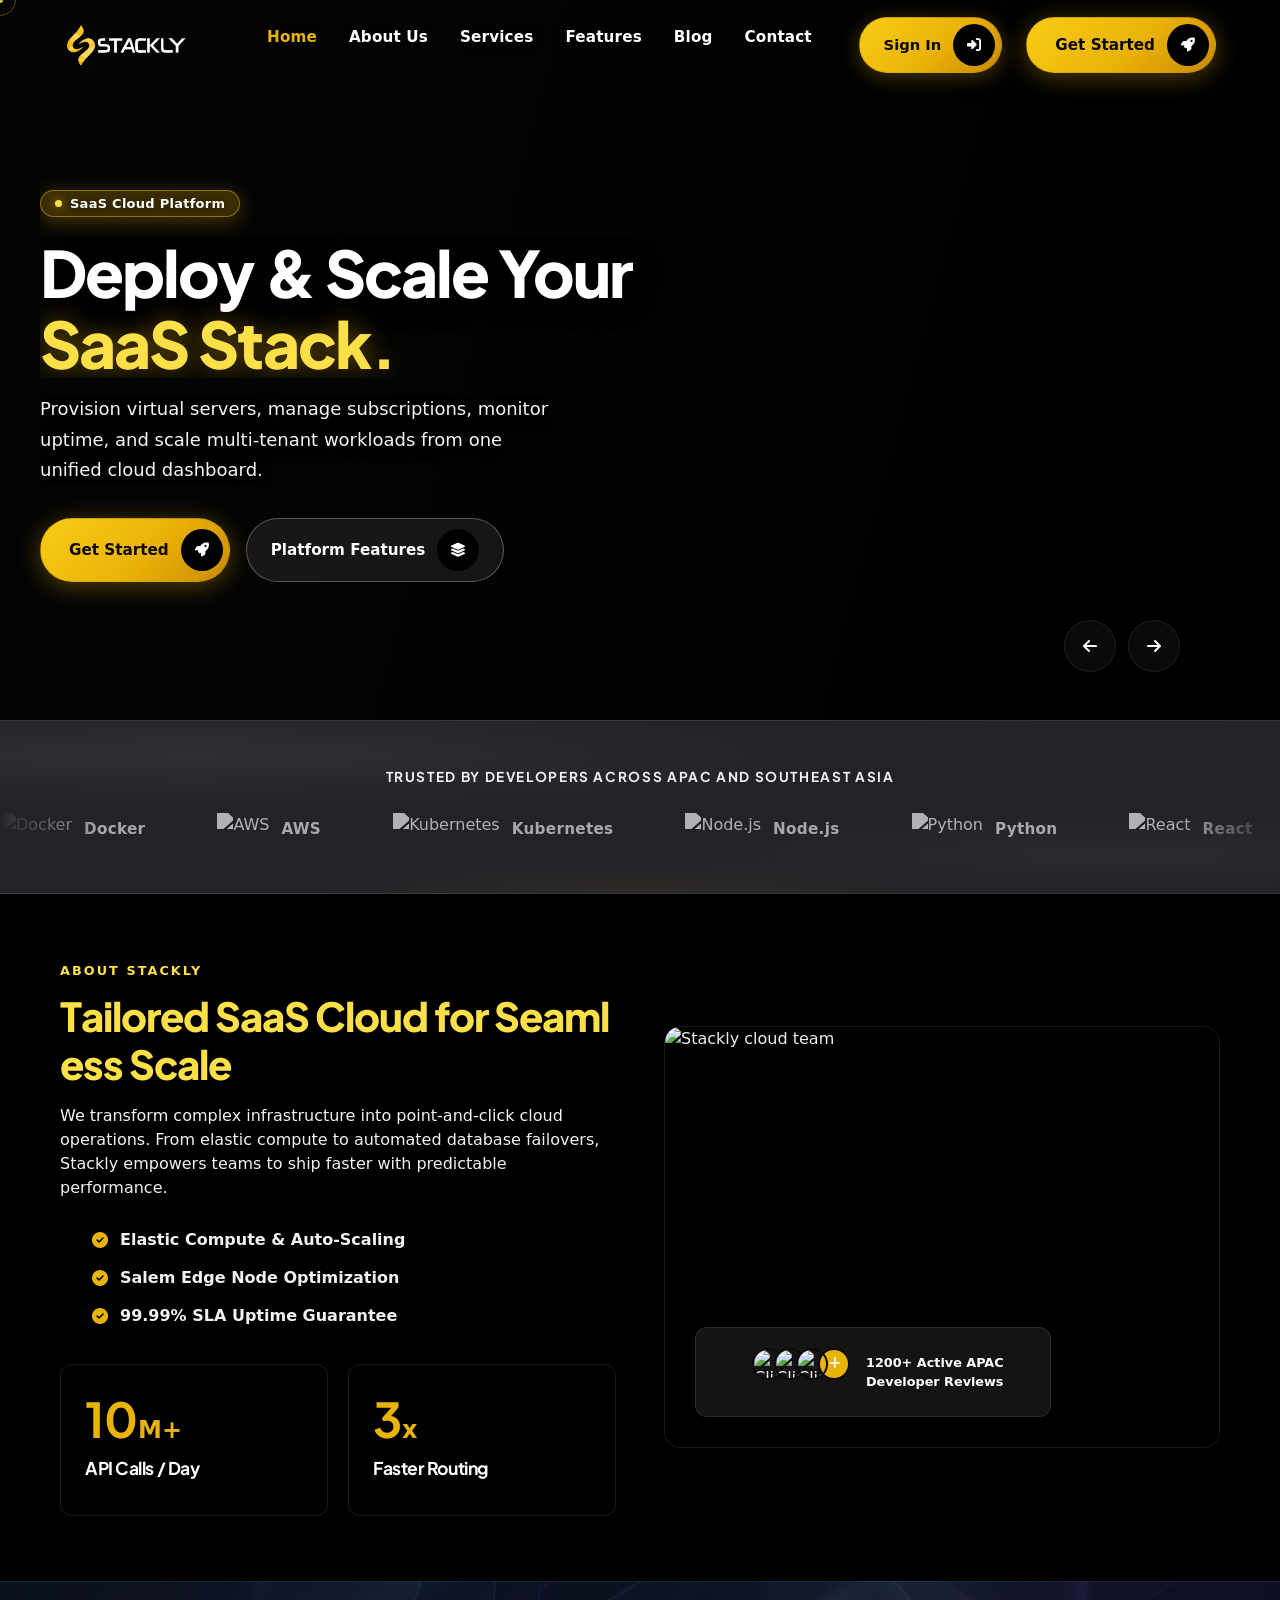
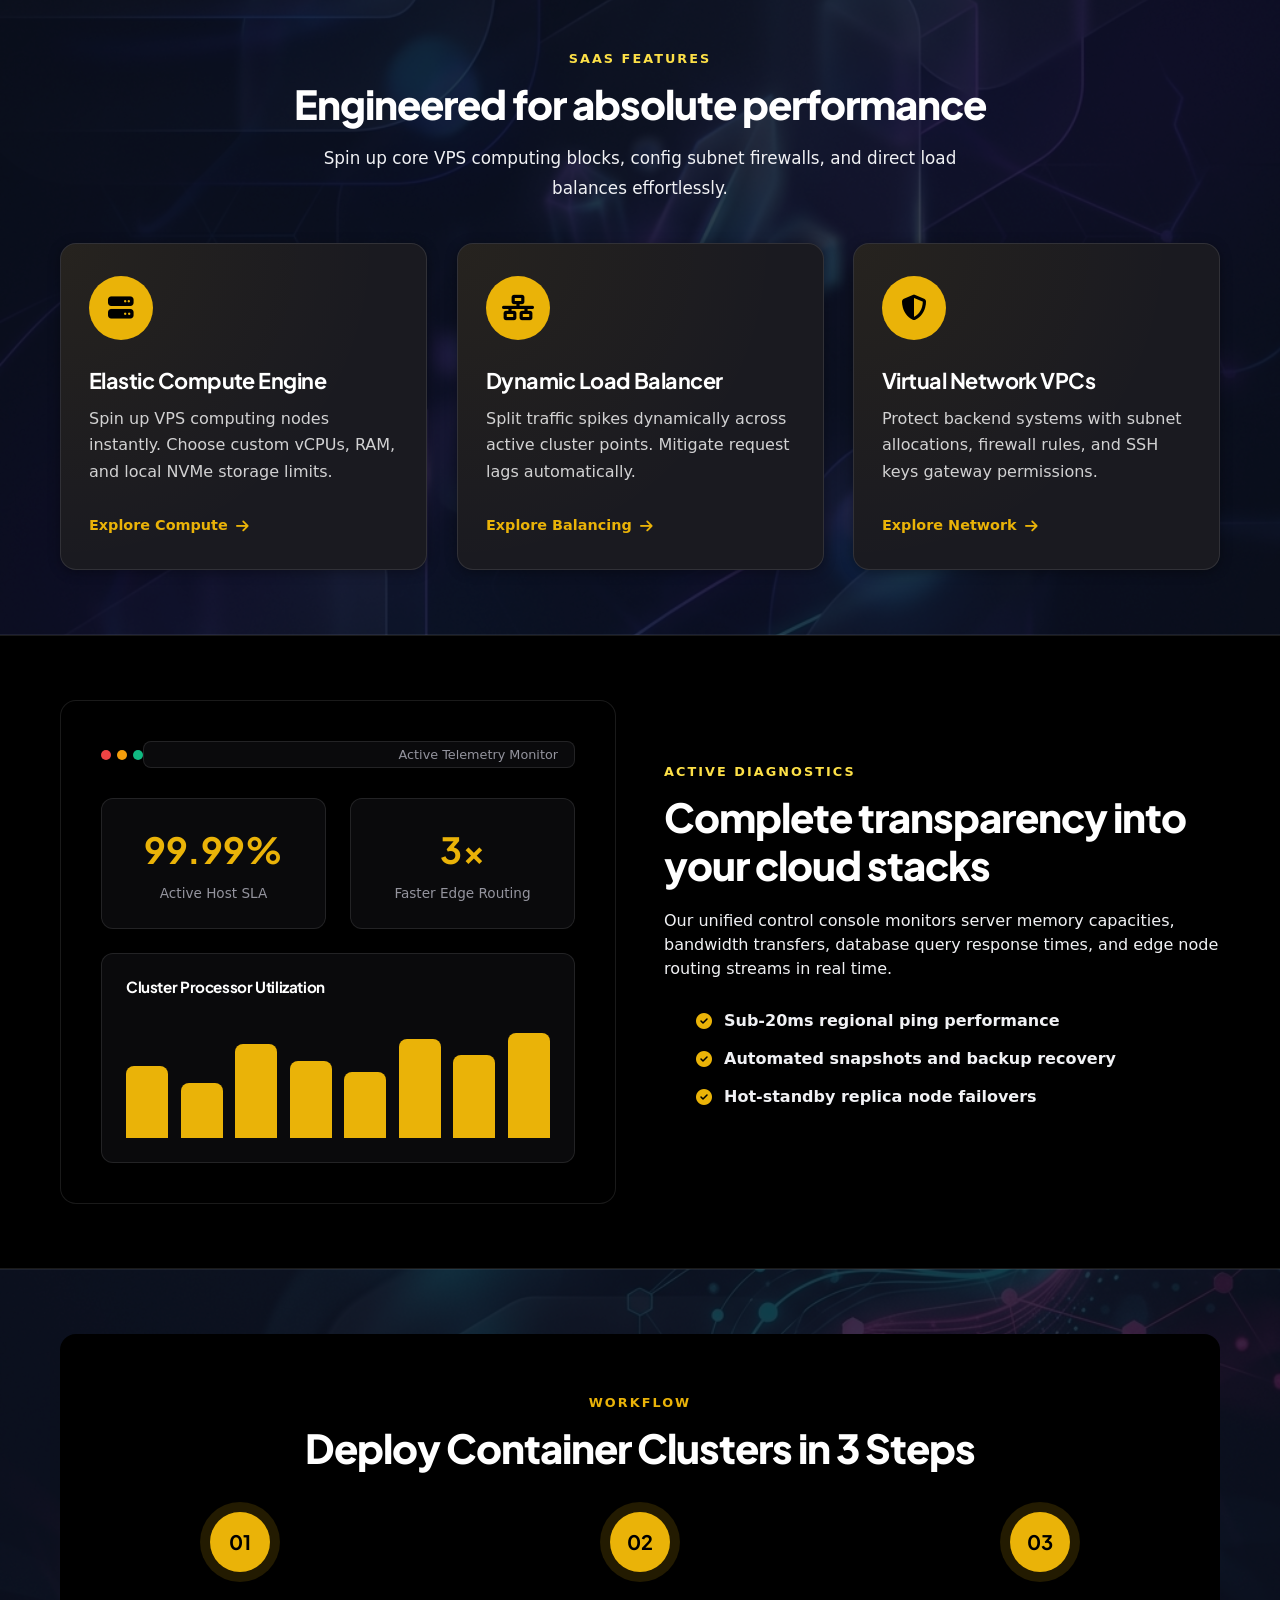
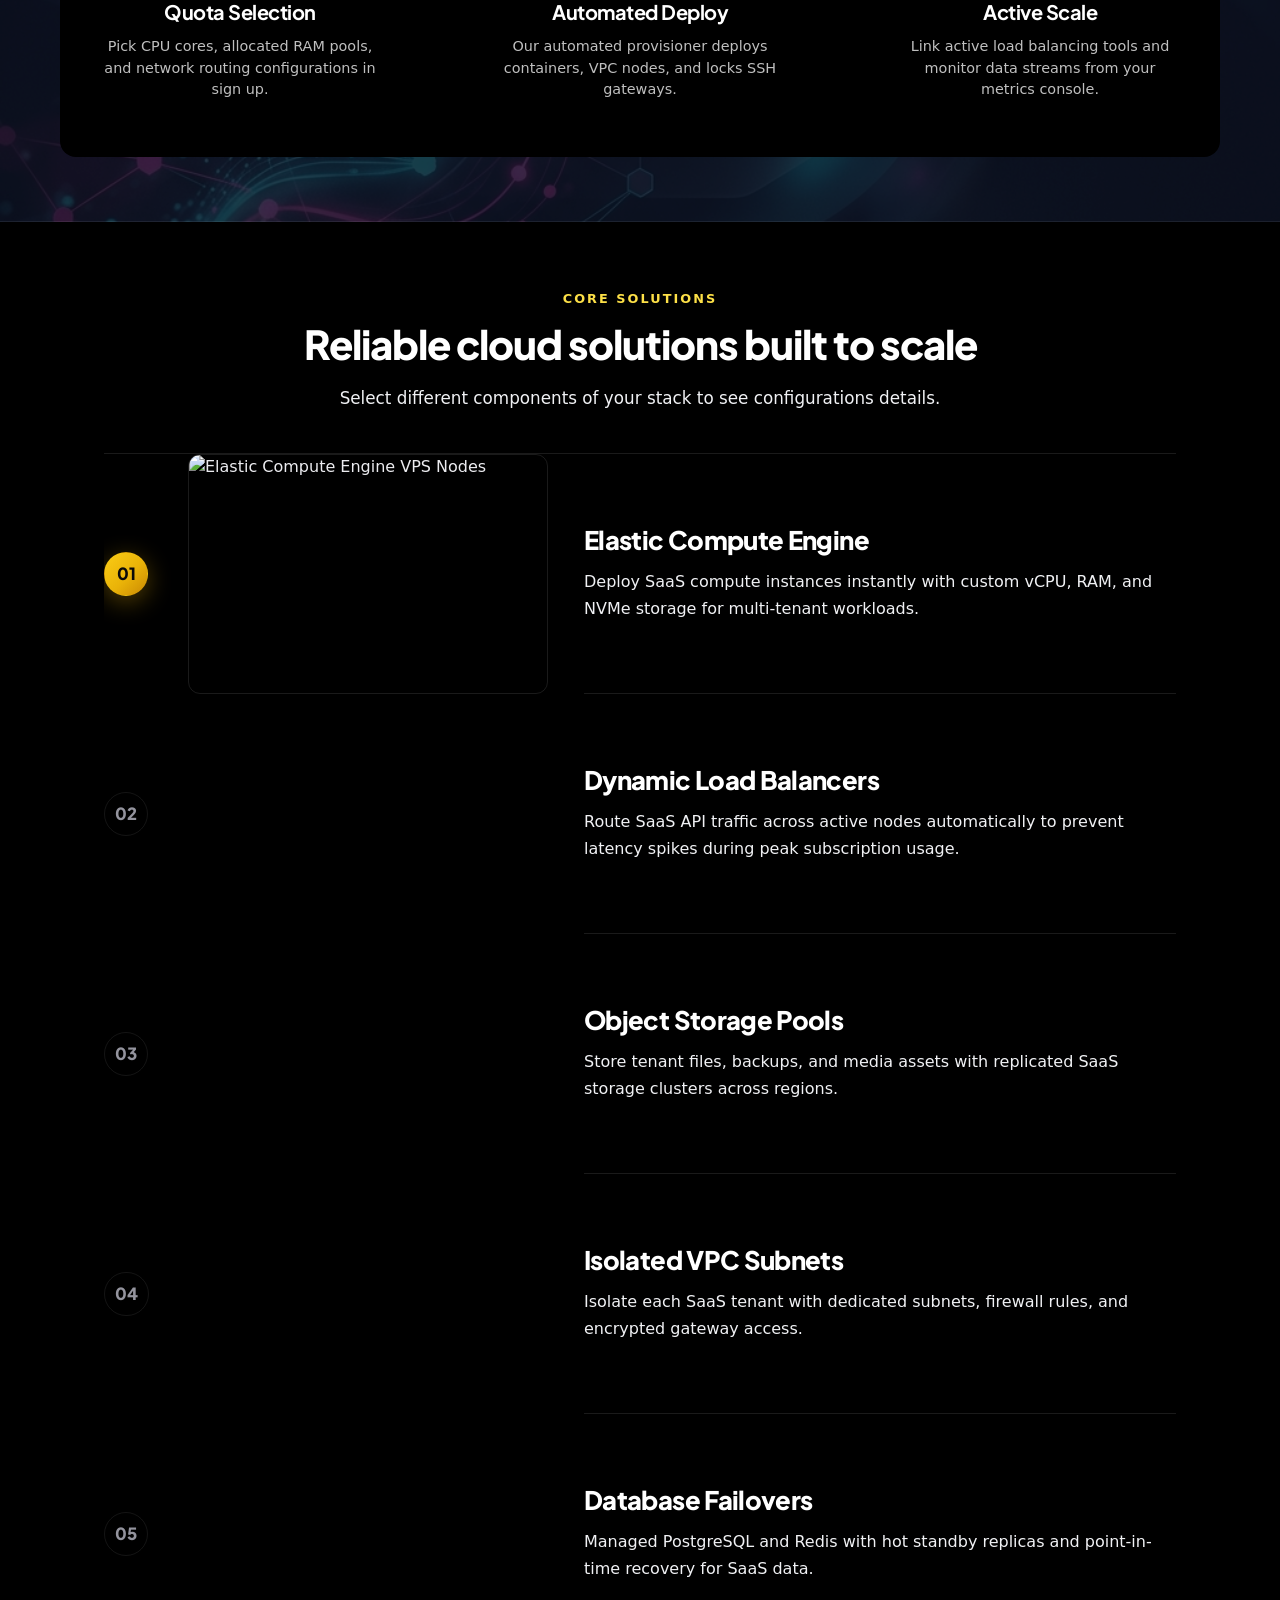
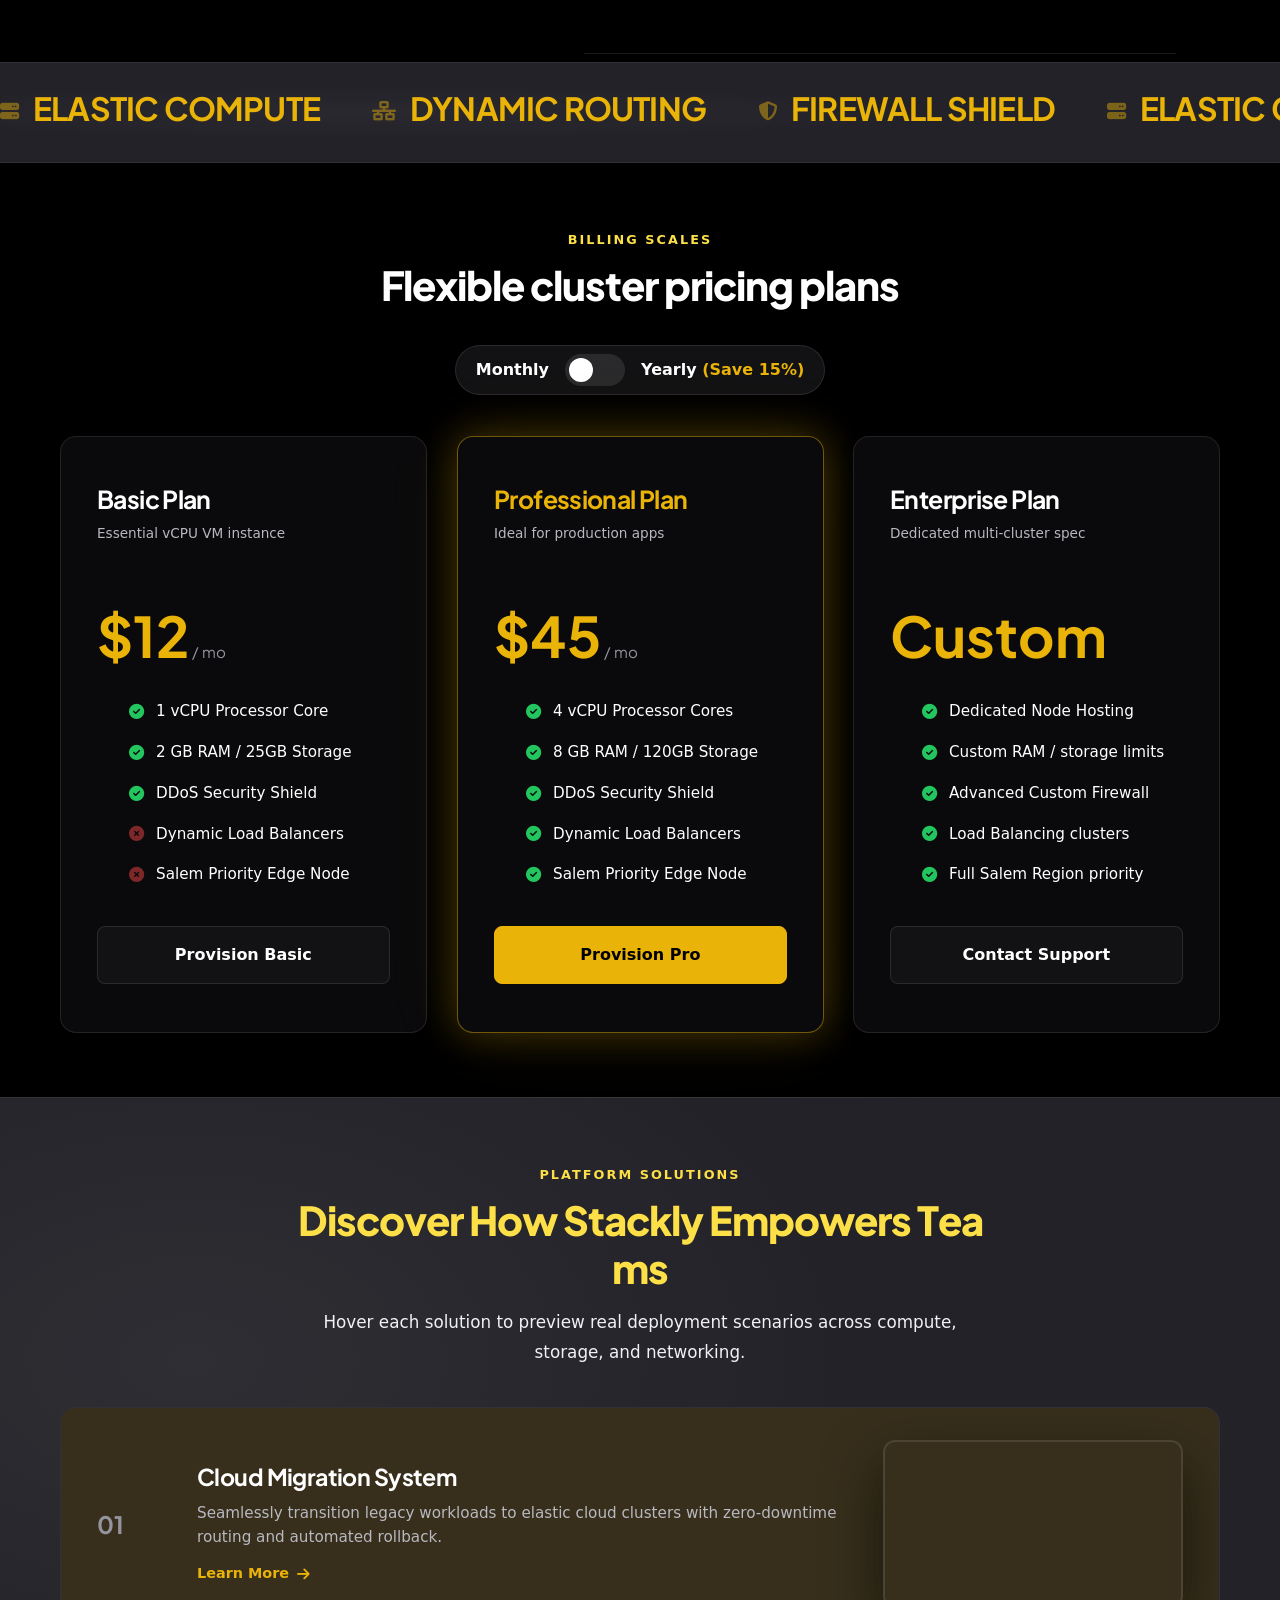
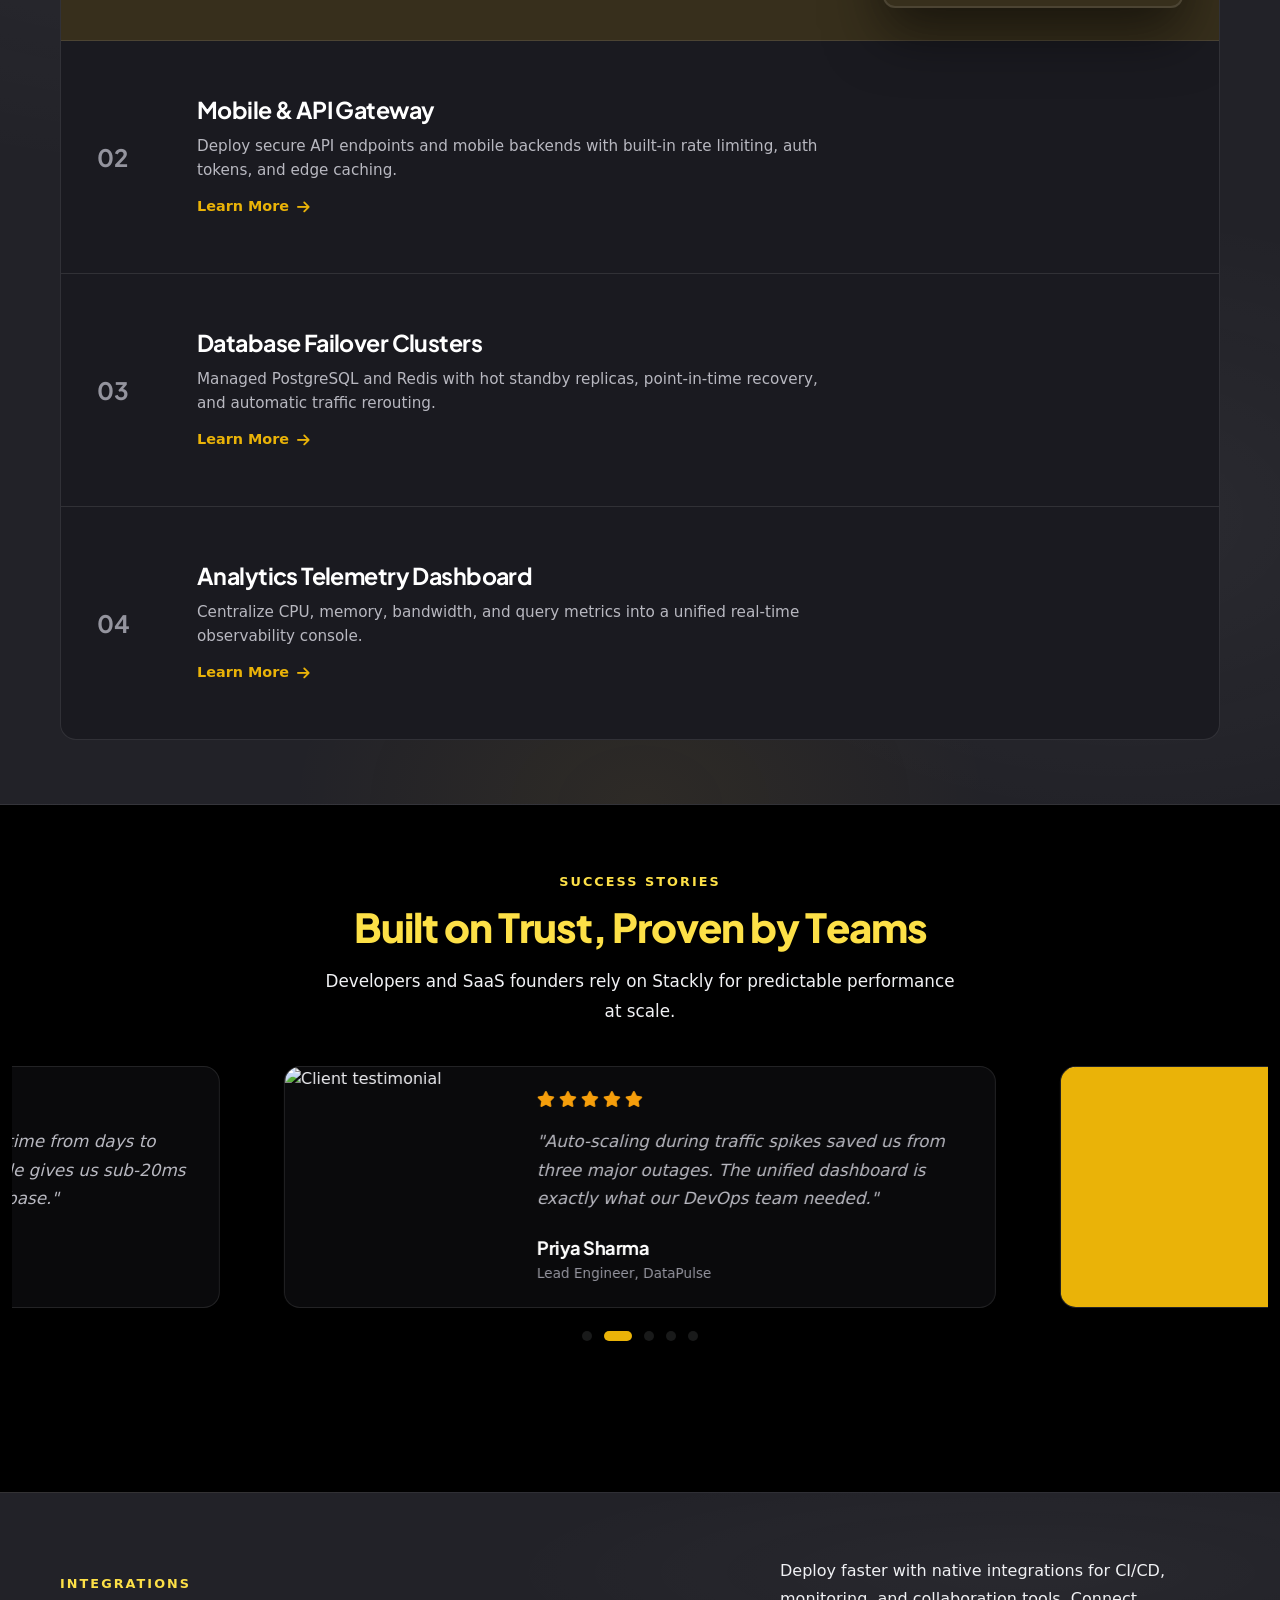
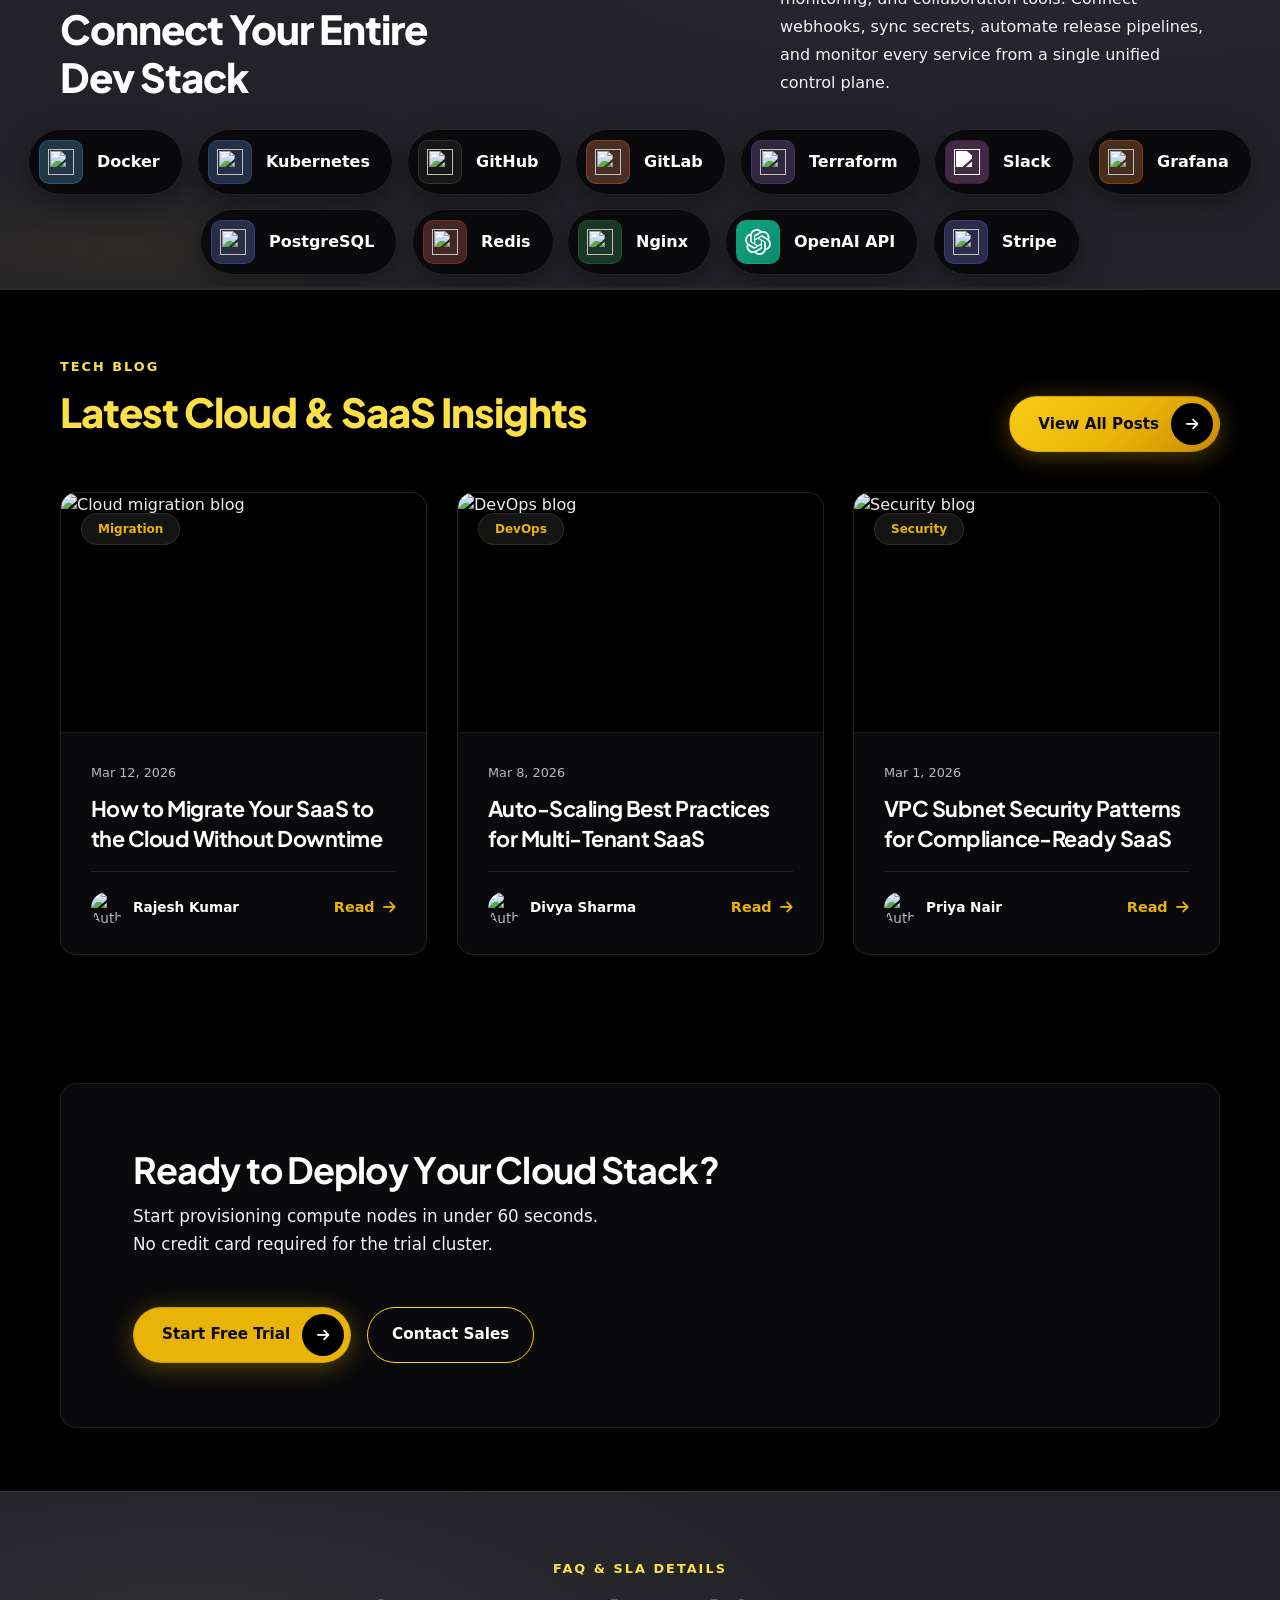
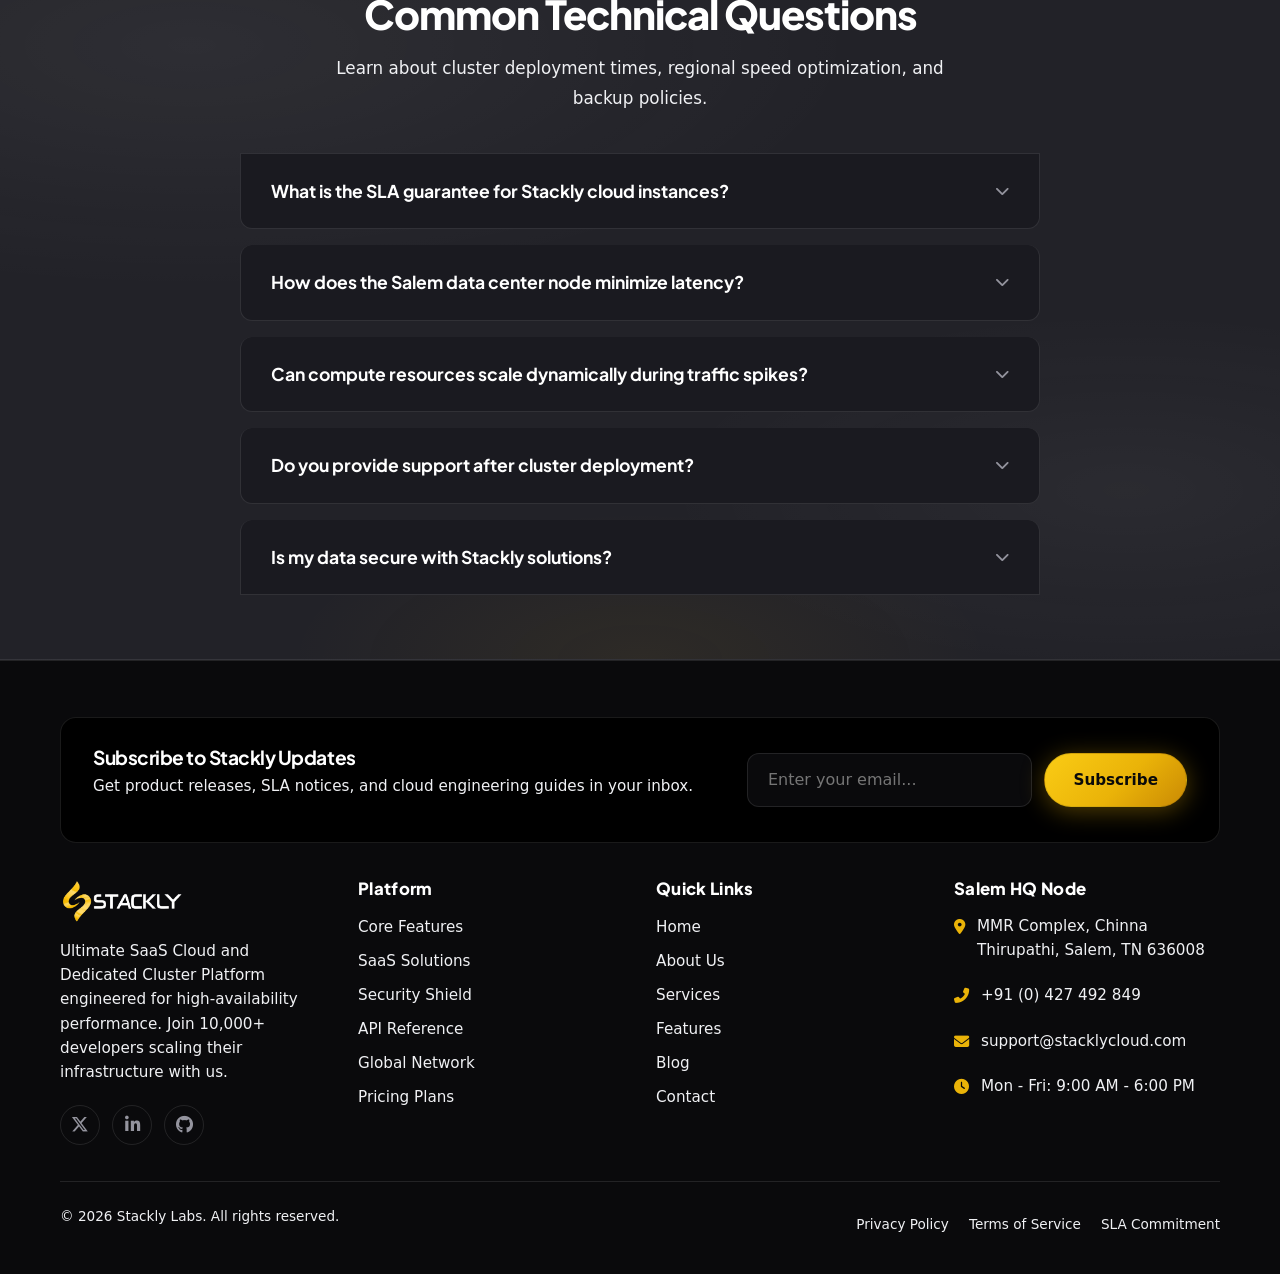
==== index.html @ 976e4bf1 "Add files via upload" ====
<!DOCTYPE html>
<html lang="en">
  <head>
    <meta charset="utf-8" />
    <meta http-equiv="x-ua-compatible" content="ie=edge" />
    <meta name="viewport" content="width=device-width, initial-scale=1" />
    <meta name="description" content="Stackly - Premium SaaS Cloud Platform and Virtual Server Orchestration" />

    <!-- Site Title -->
    <title>Stackly - Premium SaaS Cloud Platform</title>

    <!-- Favicon -->
    <link rel="icon" type="image/webp" href="assets/top-logo.webp" />

    <!-- CSS here -->
    <link rel="stylesheet" href="https://cdn.jsdelivr.net/npm/bootstrap@5.3.2/dist/css/bootstrap.min.css" />
    <link rel="stylesheet" href="https://cdnjs.cloudflare.com/ajax/libs/font-awesome/6.5.1/css/all.min.css" />
    <link rel="stylesheet" href="https://cdn.jsdelivr.net/npm/swiper@11/swiper-bundle.min.css" />
    <link rel="stylesheet" href="css/style.css" />
  </head>

  <body>
    <!-- Custom Cursor Markup -->
    <div class="custom-cursor-dot"></div>
    <div class="custom-cursor-ring"></div>

    <!-- Preloader Start -->
    <div class="preloader" id="preloader" aria-hidden="true">
      <div class="preloader-inner">
        <div class="preloader-rings">
          <span class="preloader-ring preloader-ring-1"></span>
          <span class="preloader-ring preloader-ring-2"></span>
          <span class="preloader-ring preloader-ring-3"></span>
          <div class="preloader-logo-wrap">
            <img src="assets/logo.webp" alt="Stackly" class="preloader-logo" />
          </div>
        </div>
        <div class="preloader-progress" role="progressbar" aria-valuemin="0" aria-valuemax="100" aria-valuenow="0">
          <span class="preloader-progress-bar"></span>
        </div>
        <div class="preloader-dots" aria-hidden="true">
          <span></span><span></span><span></span>
        </div>
      </div>
    </div>
    <!-- Preloader end -->

    <!-- Back to top start -->
    <div class="back-to-top-wrapper">
      <button id="back_to_top" type="button" class="back-to-top-btn" aria-label="Back to top">
        <svg class="back-to-top-progress" viewBox="0 0 56 56" aria-hidden="true">
          <circle class="back-to-top-track" cx="28" cy="28" r="24"></circle>
          <circle class="back-to-top-bar" cx="28" cy="28" r="24"></circle>
        </svg>
        <span class="back_to_top_icon"><i class="fas fa-arrow-up"></i></span>
      </button>
    </div>
    <!-- Back to top end -->

    <!-- start: Search Popup -->
    <div class="search_popup">
      <div class="search_close">
        <button type="button" class="search_close_btn">
          <i class="fas fa-times"></i>
        </button>
      </div>
      <div class="container">
        <div class="row">
          <div class="col-12">
            <div class="search-box">
              <input class="search-input-field" type="search" placeholder="Search projects, nodes, or database logs..." required />
              <button type="submit">
                <i class="fas fa-search"></i>
              </button>
            </div>
          </div>
        </div>
      </div>
    </div>
    <!-- end: Search Popup -->

    <!-- start: Offcanvas Menu -->
    <div class="tj-offcanvas-area">
      <div class="offcanvas-header">
        <a href="index.html" class="logo-container">
          <img src="assets/logo.webp" alt="Stackly Logo" class="logo-img" />
        </a>
        <button type="button" class="hamburger_close_btn" aria-label="Close menu">
          <i class="fas fa-times"></i>
        </button>
      </div>
      <nav class="offcanvas-nav">
        <ul>
          <li><a href="index.html">Home</a></li>
          <li><a href="about.html">About Us</a></li>
          <li><a href="service.html">Services</a></li>
          <li><a href="features.html">Features</a></li>
          <li><a href="blog.html">Blog</a></li>
          <li><a href="contact.html">Contact</a></li>
        </ul>
      </nav>
      <div class="offcanvas-actions">
        <a class="offcanvas-signin-btn" href="signin.html"><span class="btn-text">Sign In</span><span class="btn-icon"><i class="fas fa-right-to-bracket"></i></span></a>
        <a class="tj-primary-btn offcanvas-cta-btn" href="getstarted.html">
          <span class="btn-text">Get Started</span>
          <span class="btn-icon"><i class="fas fa-rocket"></i></span>
        </a>
      </div>
    </div>
    <div class="hamburger_bg"></div>
    <!-- end: Offcanvas Menu -->

    <!-- start: Header Area -->
    <header class="header-area header-hero">
      <div class="header-wrapper">
        <!-- Site logo -->
        <div class="site_logo">
          <a class="logo-container" href="index.html">
            <img src="assets/logo.webp" alt="Stackly Logo" class="logo-img" />
          </a>
        </div>

        <!-- Navigation -->
        <div class="menu-area d-none d-lg-inline-flex align-items-center">
          <nav id="mobile-menu" class="mainmenu">
            <ul>
              <li><a href="index.html" class="active">Home</a></li>
              <li><a href="about.html">About Us</a></li>
              <li><a href="service.html">Services</a></li>
              <li><a href="features.html">Features</a></li>
              <li><a href="blog.html">Blog</a></li>
              <li><a href="contact.html">Contact</a></li>

            </ul>
          </nav>
        </div>

        <!-- Header right info -->
        <div class="header-right-item d-none d-lg-inline-flex">
          <a class="header-signin-link" href="signin.html"><span class="btn-text">Sign In</span><span class="btn-icon"><i class="fas fa-right-to-bracket"></i></span></a>
          <div class="header-button">
            <a class="tj-primary-btn" href="getstarted.html">
              <span class="btn-text">Get Started</span>
              <span class="btn-icon"><i class="fas fa-rocket"></i></span>
            </a>
          </div>
        </div>

        <!-- Mobile menu bar button -->
        <button type="button" class="menu_btn mobile_menu_bar d-lg-none" aria-label="Open menu">
          <span class="menu-icon-open"><span class="cubes"><span></span><span></span><span></span><span></span></span></span>
          <span class="menu-icon-close"><i class="fas fa-times"></i></span>
        </button>
      </div>
    </header>
    <!-- end: Header Area -->

    <!-- start: Header Area (Sticky duplicate) -->
    <header class="header-area header-duplicate header-sticky">
      <div class="header-wrapper">
        <!-- Site logo -->
        <div class="site_logo">
          <a class="logo-container" href="index.html">
            <img src="assets/logo.webp" alt="Stackly Logo" class="logo-img" />
          </a>
        </div>

        <!-- Navigation -->
        <div class="menu-area d-none d-lg-inline-flex align-items-center">
          <nav class="mainmenu">
            <ul>
              <li><a href="index.html" class="active">Home</a></li>
              <li><a href="about.html">About Us</a></li>
              <li><a href="service.html">Services</a></li>
              <li><a href="features.html">Features</a></li>
              <li><a href="blog.html">Blog</a></li>
              <li><a href="contact.html">Contact</a></li>

            </ul>
          </nav>
        </div>

        <!-- Header right info -->
        <div class="header-right-item d-none d-lg-inline-flex">
          <a class="header-signin-link" href="signin.html"><span class="btn-text">Sign In</span><span class="btn-icon"><i class="fas fa-right-to-bracket"></i></span></a>
          <div class="header-button">
            <a class="tj-primary-btn" href="getstarted.html">
              <span class="btn-text">Get Started</span>
              <span class="btn-icon"><i class="fas fa-rocket"></i></span>
            </a>
          </div>
        </div>

        <!-- Mobile menu bar button -->
        <button type="button" class="menu_btn mobile_menu_bar d-lg-none" aria-label="Open menu">
          <span class="menu-icon-open"><span class="cubes"><span></span><span></span><span></span><span></span></span></span>
          <span class="menu-icon-close"><i class="fas fa-times"></i></span>
        </button>
      </div>
    </header>
    <!-- end: Header Area -->

    <!-- Main Content -->
    <main>
      <!-- start: Hero Slider -->
      <section class="hero-slider-section">
        <div class="swiper hero-bg-slider">
          <div class="swiper-wrapper">
            <div class="swiper-slide"
              data-hero-tag="SaaS Cloud Platform"
              data-hero-title="Deploy &amp; Scale Your <span>SaaS Stack.</span>"
              data-hero-desc="Provision virtual servers, manage subscriptions, monitor uptime, and scale multi-tenant workloads from one unified cloud dashboard.">
              <div class="hero-bg-image" style="background-image: url('https://images.unsplash.com/photo-1519389950473-47ba0277781c?auto=format&fit=crop&w=1920&q=80');"></div>
            </div>
            <div class="swiper-slide"
              data-hero-tag="Multi-Tenant SaaS"
              data-hero-title="Real-Time <span>Cloud Analytics.</span>"
              data-hero-desc="Track API usage, billing cycles, tenant metrics, and infrastructure health with live telemetry built for SaaS operators.">
              <div class="hero-bg-image" style="background-image: url('https://images.unsplash.com/photo-1460925895917-afdab827c52f?auto=format&fit=crop&w=1920&q=80');"></div>
            </div>
            <div class="swiper-slide"
              data-hero-tag="Secure SaaS Infrastructure"
              data-hero-title="Enterprise-Grade <span>Cloud Security.</span>"
              data-hero-desc="Isolated VPC tenants, encrypted storage, automated backups, and role-based access control for production SaaS applications.">
              <div class="hero-bg-image" style="background-image: url('https://images.unsplash.com/photo-1504384308090-c894fdcc538d?auto=format&fit=crop&w=1920&q=80');"></div>
            </div>
          </div>
        </div>
        <div class="hero-slide-overlay"></div>
        <div class="container hero-content-layer">
          <div class="hero-content-wrap">
            <div class="hero-content-text" id="heroDynamicContent">
              <div class="hero-tag"><span class="hero-tag-dot"></span><span id="heroTagText">SaaS Cloud Platform</span></div>
              <h1 class="hero-title" id="heroTitle">Deploy &amp; Scale Your <span>SaaS Stack.</span></h1>
              <p class="hero-description" id="heroDesc">Provision virtual servers, manage subscriptions, monitor uptime, and scale multi-tenant workloads from one unified cloud dashboard.</p>
            </div>
            <div class="hero-btns hero-btns-static">
              <a class="tj-primary-btn" href="getstarted.html"><span class="btn-text">Get Started</span><span class="btn-icon"><i class="fas fa-rocket"></i></span></a>
              <a class="filter-btn hero-secondary-btn" href="features.html"><span class="btn-text">Platform Features</span><span class="btn-icon"><i class="fas fa-layer-group"></i></span></a>
            </div>
            <div class="hero-slider-nav">
              <button type="button" class="hero-prev" aria-label="Previous slide"><i class="fas fa-arrow-left"></i></button>
              <button type="button" class="hero-next" aria-label="Next slide"><i class="fas fa-arrow-right"></i></button>
            </div>
          </div>
        </div>
        <div class="hero-slider-pagination"></div>
      </section>
      <!-- end: Hero Slider -->

      <!-- start: Client Brand Section ? infinite slide -->
      <section id="client" class="section-compact section-light section-bordered client-marquee-section">
        <div class="container">
          <h5 class="client-heading">Trusted by developers across APAC and Southeast Asia</h5>
        </div>
        <div class="client-marquee" aria-label="Technology partners">
          <div class="client-marquee-track">
            <div class="client-marquee-group">
              <div class="client-logo-item"><img src="https://cdn.jsdelivr.net/npm/simple-icons@v9/icons/docker.svg" alt="Docker" /><span>Docker</span></div>
              <div class="client-logo-item"><img src="https://cdn.jsdelivr.net/npm/simple-icons@v9/icons/amazonaws.svg" alt="AWS" /><span>AWS</span></div>
              <div class="client-logo-item"><img src="https://cdn.jsdelivr.net/npm/simple-icons@v9/icons/kubernetes.svg" alt="Kubernetes" /><span>Kubernetes</span></div>
              <div class="client-logo-item"><img src="https://cdn.jsdelivr.net/npm/simple-icons@v9/icons/nodedotjs.svg" alt="Node.js" /><span>Node.js</span></div>
              <div class="client-logo-item"><img src="https://cdn.jsdelivr.net/npm/simple-icons@v9/icons/python.svg" alt="Python" /><span>Python</span></div>
              <div class="client-logo-item"><img src="https://cdn.jsdelivr.net/npm/simple-icons@v9/icons/react.svg" alt="React" /><span>React</span></div>
            </div>
            <div class="client-marquee-group" aria-hidden="true">
              <div class="client-logo-item"><img src="https://cdn.jsdelivr.net/npm/simple-icons@v9/icons/docker.svg" alt="" /><span>Docker</span></div>
              <div class="client-logo-item"><img src="https://cdn.jsdelivr.net/npm/simple-icons@v9/icons/amazonaws.svg" alt="" /><span>AWS</span></div>
              <div class="client-logo-item"><img src="https://cdn.jsdelivr.net/npm/simple-icons@v9/icons/kubernetes.svg" alt="" /><span>Kubernetes</span></div>
              <div class="client-logo-item"><img src="https://cdn.jsdelivr.net/npm/simple-icons@v9/icons/nodedotjs.svg" alt="" /><span>Node.js</span></div>
              <div class="client-logo-item"><img src="https://cdn.jsdelivr.net/npm/simple-icons@v9/icons/python.svg" alt="" /><span>Python</span></div>
              <div class="client-logo-item"><img src="https://cdn.jsdelivr.net/npm/simple-icons@v9/icons/react.svg" alt="" /><span>React</span></div>
            </div>
          </div>
        </div>
      </section>
      <!-- end: Client Brand Section -->

      <!-- start: About Section -->
      <section>
        <div class="container">
          <div class="about-intro-grid">
            <div class="reveal reveal-left">
              <span class="section-subtitle">About Stackly</span>
              <h2 class="section-title section-title-left split-text">Tailored SaaS Cloud for Seamless Scale</h2>
              <p class="section-desc section-desc-left">We transform complex infrastructure into point-and-click cloud operations. From elastic compute to automated database failovers, Stackly empowers teams to ship faster with predictable performance.</p>
              <ul class="check-list">
                <li><i class="fas fa-check-circle"></i> Elastic Compute & Auto-Scaling</li>
                <li><i class="fas fa-check-circle"></i> Salem Edge Node Optimization</li>
                <li><i class="fas fa-check-circle"></i> 99.99% SLA Uptime Guarantee</li>
              </ul>
              <div class="about-stats-row">
                <div class="h3_countup reveal reveal-up">
                  <div class="inline-content"><span class="counter" data-target="10">0</span><span class="count-plus">M+</span></div>
                  <h4 class="title">API Calls / Day</h4>
                </div>
                <div class="h3_countup reveal reveal-up delay-100">
                  <div class="inline-content"><span class="counter" data-target="3">0</span><span class="count-plus">x</span></div>
                  <h4 class="title">Faster Routing</h4>
                </div>
              </div>
            </div>
            <div class="reveal reveal-right">
              <div class="h3_about_img img-reveal">
                <img src="https://images.unsplash.com/photo-1531403009284-440f080d1e12?auto=format&fit=crop&w=900&q=80" alt="Stackly cloud team" />
                <div class="about_reviews">
                  <ul>
                    <li><img src="https://images.unsplash.com/photo-1534528741775-53994a69daeb?auto=format&fit=crop&w=100&q=80" alt="Client" /></li>
                    <li><img src="https://images.unsplash.com/photo-1507003211169-0a1dd7228f2d?auto=format&fit=crop&w=100&q=80" alt="Client" /></li>
                    <li><img src="https://images.unsplash.com/photo-1519085360753-af0119f7cbe7?auto=format&fit=crop&w=100&q=80" alt="Client" /></li>
                    <li><span><i class="fas fa-plus"></i></span></li>
                  </ul>
                  <span class="text">1200+ Active APAC Developer Reviews</span>
                </div>
              </div>
            </div>
          </div>
        </div>
      </section>
      <!-- end: About Section -->

      <!-- start: Core Features 3D Cards Grid -->
      <section class="section-light" style="background: linear-gradient(rgba(10, 15, 30, 0.8), rgba(10, 15, 30, 0.8)), url('assets/features_bg.png') center/cover no-repeat; --text-main: #ffffff; --text-readable: rgba(255, 255, 255, 0.8);">
        <div class="container">
          <div class="section-header reveal zoom-in">
            <span class="section-subtitle">SaaS Features</span>
            <h2 class="section-title">Engineered for absolute performance</h2>
            <p class="section-desc">Spin up core VPS computing blocks, config subnet firewalls, and direct load balances effortlessly.</p>
          </div>

          <div class="feature-cards-grid">
            <!-- Card 1 -->
            <div class="tilt-card-wrapper reveal reveal-left">
              <div class="tilt-card">
                <div class="card-icon-box flip-icon">
                  <i class="fas fa-server"></i>
                </div>
                <h3 class="card-title">Elastic Compute Engine</h3>
                <p class="card-desc">Spin up VPS computing nodes instantly. Choose custom vCPUs, RAM, and local NVMe storage limits.</p>
                <a href="service.html" class="card-link">Explore Compute <i class="fas fa-arrow-right"></i></a>
              </div>
            </div>

            <!-- Card 2 -->
            <div class="tilt-card-wrapper reveal reveal-up">
              <div class="tilt-card">
                <div class="card-icon-box flip-icon">
                  <i class="fas fa-network-wired"></i>
                </div>
                <h3 class="card-title">Dynamic Load Balancer</h3>
                <p class="card-desc">Split traffic spikes dynamically across active cluster points. Mitigate request lags automatically.</p>
                <a href="service.html" class="card-link">Explore Balancing <i class="fas fa-arrow-right"></i></a>
              </div>
            </div>

            <!-- Card 3 -->
            <div class="tilt-card-wrapper reveal reveal-right">
              <div class="tilt-card">
                <div class="card-icon-box flip-icon">
                  <i class="fas fa-shield-alt"></i>
                </div>
                <h3 class="card-title">Virtual Network VPCs</h3>
                <p class="card-desc">Protect backend systems with subnet allocations, firewall rules, and SSH keys gateway permissions.</p>
                <a href="service.html" class="card-link">Explore Network <i class="fas fa-arrow-right"></i></a>
              </div>
            </div>
          </div>
        </div>
      </section>
      <!-- end: Core Features -->

      <!-- start: Telemetry Diagnostics Section -->
      <section class="dashboard-section">
        <div class="container">
          <div class="dashboard-container">
            <!-- Left Side Interactive Mockup -->
            <div class="dashboard-visual reveal reveal-left">
              <div class="dashboard-header-bar">
                <div class="dot-group">
                  <span class="dot-red"></span>
                  <span class="dot-yellow"></span>
                  <span class="dot-green"></span>
                </div>
                <div class="dashboard-title-bar">Active Telemetry Monitor</div>
              </div>

              <div class="stats-grid">
                <div class="stat-item">
                  <div class="stat-num">99.99%</div>
                  <div class="stat-label">Active Host SLA</div>
                </div>
                <div class="stat-item">
                  <div class="stat-num">3x</div>
                  <div class="stat-label">Faster Edge Routing</div>
                </div>
              </div>

              <div class="chart-mockup">
                <h4 class="chart-mockup-title">Cluster Processor Utilization</h4>
                <div class="chart-bar-group">
                  <div class="chart-bar"></div>
                  <div class="chart-bar"></div>
                  <div class="chart-bar"></div>
                  <div class="chart-bar"></div>
                  <div class="chart-bar"></div>
                  <div class="chart-bar"></div>
                  <div class="chart-bar"></div>
                  <div class="chart-bar"></div>
                </div>
              </div>
            </div>

            <!-- Right Side Info Content -->
            <div class="reveal reveal-right dashboard-content-col">
              <span class="section-subtitle section-subtitle-left">Active Diagnostics</span>
              <h2 class="section-title section-title-left dashboard-section-title">Complete transparency into your cloud stacks</h2>
              <p class="section-desc section-desc-left dashboard-section-desc">
                Our unified control console monitors server memory capacities, bandwidth transfers, database query response times, and edge node routing streams in real time.
              </p>
              
              <ul class="check-list">
                <li><i class="fas fa-check-circle"></i> Sub-20ms regional ping performance</li>
                <li><i class="fas fa-check-circle"></i> Automated snapshots and backup recovery</li>
                <li><i class="fas fa-check-circle"></i> Hot-standby replica node failovers</li>
              </ul>
            </div>
          </div>
        </div>
      </section>
      <!-- end: Telemetry Diagnostics Section -->

      <!-- start: Working Process (Dark contrasts) -->
      <section class="section-process-wrap section-light" style="background: linear-gradient(rgba(10, 15, 30, 0.8), rgba(10, 15, 30, 0.8)), url('assets/workflow_bg.png') center/cover no-repeat; --text-main: #ffffff; --text-readable: rgba(255, 255, 255, 0.8);">
        <div class="container">
          <div class="h3-working-process-section-wrap reveal zoom-in">
            <div class="section-header reveal zoom-in">
              <span class="section-subtitle">Workflow</span>
              <h2 class="section-title">Deploy Container Clusters in 3 Steps</h2>
            </div>

            <div class="process-area">
              <div class="process-border"></div>
              <div class="process-wrap">
                <!-- Step 1 -->
                <div class="process-item reveal reveal-left">
                  <span class="process-step">01</span>
                  <div class="process-content">
                    <h4>Quota Selection</h4>
                    <p class="desc">Pick CPU cores, allocated RAM pools, and network routing configurations in sign up.</p>
                  </div>
                </div>
                <!-- Step 2 -->
                <div class="process-item reveal reveal-up">
                  <span class="process-step">02</span>
                  <div class="process-content">
                    <h4>Automated Deploy</h4>
                    <p class="desc">Our automated provisioner deploys containers, VPC nodes, and locks SSH gateways.</p>
                  </div>
                </div>
                <!-- Step 3 -->
                <div class="process-item reveal reveal-right">
                  <span class="process-step">03</span>
                  <div class="process-content">
                    <h4>Active Scale</h4>
                    <p class="desc">Link active load balancing tools and monitor data streams from your metrics console.</p>
                  </div>
                </div>
              </div>
            </div>
          </div>
        </div>
      </section>
      <!-- end: Working Process -->

      <!-- start: Services Tab Panel -->
      <section class="h3-service-section">
        <div class="container">
          <div class="section-header reveal zoom-in">
            <span class="section-subtitle">Core Solutions</span>
            <h2 class="section-title">Reliable cloud solutions built to scale</h2>
            <p class="section-desc">Select different components of your stack to see configurations details.</p>
          </div>

          <div class="services_stack_wrap reveal reveal-up">
          <div class="services_stack" role="tablist" aria-label="Core Solutions">
              <div class="service_item active" role="tab" tabindex="0" aria-selected="true"
                data-img="https://images.unsplash.com/photo-1558494949-ef010cbdcc31?auto=format&fit=crop&w=900&q=80"
                data-title="Elastic Compute Engine VPS Nodes">
                <span class="service_tab_num">01</span>
                <div class="service_tab_media">
                  <div class="service_flip_card">
                    <img src="https://images.unsplash.com/photo-1558494949-ef010cbdcc31?auto=format&fit=crop&w=900&q=80" alt="Elastic Compute Engine VPS Nodes" />
                  </div>
                </div>
                <div class="service_tab_content">
                  <h3 class="service_tab_name">Elastic Compute Engine</h3>
                  <p class="service_tab_desc">Deploy SaaS compute instances instantly with custom vCPU, RAM, and NVMe storage for multi-tenant workloads.</p>
                </div>
              </div>

              <div class="service_item" role="tab" tabindex="0" aria-selected="false"
                data-img="https://images.unsplash.com/photo-1551288049-bebda4e38f71?auto=format&fit=crop&w=900&q=80"
                data-title="Dynamic Traffic Load Balancers">
                <span class="service_tab_num">02</span>
                <div class="service_tab_media">
                  <div class="service_flip_card">
                    <img src="https://images.unsplash.com/photo-1551288049-bebda4e38f71?auto=format&fit=crop&w=900&q=80" alt="Dynamic Traffic Load Balancers" />
                  </div>
                </div>
                <div class="service_tab_content">
                  <h3 class="service_tab_name">Dynamic Load Balancers</h3>
                  <p class="service_tab_desc">Route SaaS API traffic across active nodes automatically to prevent latency spikes during peak subscription usage.</p>
                </div>
              </div>

              <div class="service_item" role="tab" tabindex="0" aria-selected="false"
                data-img="https://images.unsplash.com/photo-1639762681485-074b7f938ba0?auto=format&fit=crop&w=900&q=80"
                data-title="Redundant Object Storage Pools">
                <span class="service_tab_num">03</span>
                <div class="service_tab_media">
                  <div class="service_flip_card">
                    <img src="https://images.unsplash.com/photo-1639762681485-074b7f938ba0?auto=format&fit=crop&w=900&q=80" alt="Redundant Object Storage Pools" />
                  </div>
                </div>
                <div class="service_tab_content">
                  <h3 class="service_tab_name">Object Storage Pools</h3>
                  <p class="service_tab_desc">Store tenant files, backups, and media assets with replicated SaaS storage clusters across regions.</p>
                </div>
              </div>

              <div class="service_item" role="tab" tabindex="0" aria-selected="false"
                data-img="https://images.unsplash.com/photo-1563986768609-322da13575f3?auto=format&fit=crop&w=900&q=80"
                data-title="Secure Isolated VPC Subnets">
                <span class="service_tab_num">04</span>
                <div class="service_tab_media">
                  <div class="service_flip_card">
                    <img src="https://images.unsplash.com/photo-1563986768609-322da13575f3?auto=format&fit=crop&w=900&q=80" alt="Secure Isolated VPC Subnets" />
                  </div>
                </div>
                <div class="service_tab_content">
                  <h3 class="service_tab_name">Isolated VPC Subnets</h3>
                  <p class="service_tab_desc">Isolate each SaaS tenant with dedicated subnets, firewall rules, and encrypted gateway access.</p>
                </div>
              </div>

              <div class="service_item" role="tab" tabindex="0" aria-selected="false"
                data-img="https://images.unsplash.com/photo-1544197150-b99a580bb7a8?auto=format&fit=crop&w=900&q=80"
                data-title="Automated Database Failovers">
                <span class="service_tab_num">05</span>
                <div class="service_tab_media">
                  <div class="service_flip_card">
                    <img src="https://images.unsplash.com/photo-1544197150-b99a580bb7a8?auto=format&fit=crop&w=900&q=80" alt="Automated Database Failovers" />
                  </div>
                </div>
                <div class="service_tab_content">
                  <h3 class="service_tab_name">Database Failovers</h3>
                  <p class="service_tab_desc">Managed PostgreSQL and Redis with hot standby replicas and point-in-time recovery for SaaS data.</p>
                </div>
              </div>
          </div>
          </div>
        </div>
      </section>
      <!-- end: Services Tab Panel -->

      <!-- start: Marquee Continuous Scroll Section -->
      <section class="h3-marquee-section section-light overflow-hidden">
        <div class="container-fluid gx-0">
          <div class="row">
            <div class="col">
              <div class="h3_marquee_wrap">
                <div class="scroll-slider">
                  <div class="scroll-wrapper">
                    <div class="marquee-item-2">
                      <span class="marquee-icon"><i class="fas fa-server"></i></span>
                      <h3 class="marquee-text">ELASTIC COMPUTE</h3>
                    </div>
                    <div class="marquee-item-2">
                      <span class="marquee-icon"><i class="fas fa-network-wired"></i></span>
                      <h3 class="marquee-text">DYNAMIC ROUTING</h3>
                    </div>
                    <div class="marquee-item-2">
                      <span class="marquee-icon"><i class="fas fa-shield-alt"></i></span>
                      <h3 class="marquee-text">FIREWALL SHIELD</h3>
                    </div>
                  </div>
                  <!-- Loop copy for seamless effect -->
                  <div class="scroll-wrapper">
                    <div class="marquee-item-2">
                      <span class="marquee-icon"><i class="fas fa-server"></i></span>
                      <h3 class="marquee-text">ELASTIC COMPUTE</h3>
                    </div>
                    <div class="marquee-item-2">
                      <span class="marquee-icon"><i class="fas fa-network-wired"></i></span>
                      <h3 class="marquee-text">DYNAMIC ROUTING</h3>
                    </div>
                    <div class="marquee-item-2">
                      <span class="marquee-icon"><i class="fas fa-shield-alt"></i></span>
                      <h3 class="marquee-text">FIREWALL SHIELD</h3>
                    </div>
                  </div>
                </div>
              </div>
            </div>
          </div>
        </div>
      </section>
      <!-- end: Marquee Section -->

      <!-- start: Pricing Plans Switcher Grid -->
      <section>
        <div class="container">
          <div class="section-header reveal zoom-in">
            <span class="section-subtitle">Billing Scales</span>
            <h2 class="section-title">Flexible cluster pricing plans</h2>
            
            <div class="price_switcher">
              <p>Monthly</p>
              <label class="toggle_switcher">
                <input class="toggle-checkbox" type="checkbox" />
                <span class="toggle-switch"></span>
              </label>
              <p>Yearly <span>(Save 15%)</span></p>
            </div>
          </div>

          <div class="pricing_items_wrap">
            <!-- Plan 1 -->
            <div class="pricing_item reveal reveal-left">
              <div class="pricing_header">
                <h4 class="package_name">Basic Plan</h4>
                <div class="package_desc">Essential vCPU VM instance</div>
              </div>
              <div class="pricing_value">
                <span class="val">$12</span>
                <span class="time">/ mo</span>
              </div>
              <ul class="pricing_features">
                <li><i class="fas fa-check-circle"></i> 1 vCPU Processor Core</li>
                <li><i class="fas fa-check-circle"></i> 2 GB RAM / 25GB Storage</li>
                <li><i class="fas fa-check-circle"></i> DDoS Security Shield</li>
                <li><i class="fas fa-times-circle"></i> Dynamic Load Balancers</li>
                <li><i class="fas fa-times-circle"></i> Salem Priority Edge Node</li>
              </ul>
              <a href="404.html" class="btn btn-secondary py-3" style="border-radius: var(--radius-sm); font-weight: 700; transition: all 0.3s ease;">Provision Basic</a>
            </div>

            <!-- Plan 2 -->
            <div class="pricing_item recommend reveal reveal-up">
              <div class="pricing_header">
                <h4 class="package_name" style="color: var(--primary);">Professional Plan</h4>
                <div class="package_desc">Ideal for production apps</div>
              </div>
              <div class="pricing_value">
                <span class="val">$45</span>
                <span class="time">/ mo</span>
              </div>
              <ul class="pricing_features">
                <li><i class="fas fa-check-circle"></i> 4 vCPU Processor Cores</li>
                <li><i class="fas fa-check-circle"></i> 8 GB RAM / 120GB Storage</li>
                <li><i class="fas fa-check-circle"></i> DDoS Security Shield</li>
                <li><i class="fas fa-check-circle"></i> Dynamic Load Balancers</li>
                <li><i class="fas fa-check-circle"></i> Salem Priority Edge Node</li>
              </ul>
              <a href="404.html" class="btn btn-primary py-3" style="border-radius: var(--radius-sm); font-weight: 700; background-color: var(--primary); border-color: var(--primary);">Provision Pro</a>
            </div>

            <!-- Plan 3 -->
            <div class="pricing_item reveal reveal-right">
              <div class="pricing_header">
                <h4 class="package_name">Enterprise Plan</h4>
                <div class="package_desc">Dedicated multi-cluster spec</div>
              </div>
              <div class="pricing_value">
                <span class="val">Custom</span>
                <span class="time"></span>
              </div>
              <ul class="pricing_features">
                <li><i class="fas fa-check-circle"></i> Dedicated Node Hosting</li>
                <li><i class="fas fa-check-circle"></i> Custom RAM / storage limits</li>
                <li><i class="fas fa-check-circle"></i> Advanced Custom Firewall</li>
                <li><i class="fas fa-check-circle"></i> Load Balancing clusters</li>
                <li><i class="fas fa-check-circle"></i> Full Salem Region priority</li>
              </ul>
              <a href="404.html" class="btn btn-secondary py-3" style="border-radius: var(--radius-sm); font-weight: 700; transition: all 0.3s ease;">Contact Support</a>
            </div>
          </div>
        </div>
      </section>
      <!-- end: Pricing plans -->

      <!-- start: Solutions List with Image Reveal -->
      <section class="section-light">
        <div class="container">
          <div class="section-header reveal zoom-in">
            <span class="section-subtitle">Platform Solutions</span>
            <h2 class="section-title split-text">Discover How Stackly Empowers Teams</h2>
            <p class="section-desc">Hover each solution to preview real deployment scenarios across compute, storage, and networking.</p>
          </div>
          <div class="service-list-wrap">
            <div class="service_list_item reveal reveal-left" data-reveal-img="https://images.unsplash.com/photo-1451187580459-43490279c0fa?auto=format&fit=crop&w=1200&q=80">
              <div class="item_count"><span>01</span></div>
              <div class="item_content">
                <h3 class="title"><a href="404.html">Cloud Migration System</a></h3>
                <p class="desc">Seamlessly transition legacy workloads to elastic cloud clusters with zero-downtime routing and automated rollback.</p>
                <a class="card-link" href="404.html">Learn More <i class="fas fa-arrow-right"></i></a>
              </div>
              <div class="service_reveal_img"></div>
            </div>
            <div class="service_list_item reveal reveal-up" data-reveal-img="https://images.unsplash.com/photo-1512941937669-90a1b58e7e9c?auto=format&fit=crop&w=1200&q=80">
              <div class="item_count"><span>02</span></div>
              <div class="item_content">
                <h3 class="title"><a href="404.html">Mobile & API Gateway</a></h3>
                <p class="desc">Deploy secure API endpoints and mobile backends with built-in rate limiting, auth tokens, and edge caching.</p>
                <a class="card-link" href="404.html">Learn More <i class="fas fa-arrow-right"></i></a>
              </div>
              <div class="service_reveal_img"></div>
            </div>
            <div class="service_list_item reveal reveal-up delay-100" data-reveal-img="https://images.unsplash.com/photo-1551288049-bebda4e38f71?auto=format&fit=crop&w=1200&q=80">
              <div class="item_count"><span>03</span></div>
              <div class="item_content">
                <h3 class="title"><a href="404.html">Database Failover Clusters</a></h3>
                <p class="desc">Managed PostgreSQL and Redis with hot standby replicas, point-in-time recovery, and automatic traffic rerouting.</p>
                <a class="card-link" href="404.html">Learn More <i class="fas fa-arrow-right"></i></a>
              </div>
              <div class="service_reveal_img"></div>
            </div>
            <div class="service_list_item reveal reveal-right" data-reveal-img="https://images.unsplash.com/photo-1551288049-bebda4e38f71?auto=format&fit=crop&w=1200&q=80">
              <div class="item_count"><span>04</span></div>
              <div class="item_content">
                <h3 class="title"><a href="404.html">Analytics Telemetry Dashboard</a></h3>
                <p class="desc">Centralize CPU, memory, bandwidth, and query metrics into a unified real-time observability console.</p>
                <a class="card-link" href="404.html">Learn More <i class="fas fa-arrow-right"></i></a>
              </div>
              <div class="service_reveal_img"></div>
            </div>
          </div>
        </div>
      </section>
      <!-- end: Solutions List -->

      <!-- start: Testimonials Slider -->
      <section class="testimonial-section">
        <div class="container">
          <div class="section-header reveal zoom-in">
            <span class="section-subtitle">Success Stories</span>
            <h2 class="section-title split-text">Built on Trust, Proven by Teams</h2>
            <p class="section-desc">Developers and SaaS founders rely on Stackly for predictable performance at scale.</p>
          </div>
        </div>
        <div class="container-fluid">
          <div class="swiper testimonial-slider reveal reveal-up">
            <div class="swiper-wrapper">
              <div class="swiper-slide">
                <div class="testimonial-card flip-in-card">
                  <div class="testimonial-thumb img-reveal"><img src="https://images.unsplash.com/photo-1560250097-0b93528c311a?auto=format&fit=crop&w=600&q=80" alt="Client testimonial" /></div>
                  <div class="testimonial-body">
                    <div class="star-rating"><i class="fas fa-star"></i><i class="fas fa-star"></i><i class="fas fa-star"></i><i class="fas fa-star"></i><i class="fas fa-star"></i></div>
                    <p>"Stackly cut our deployment time from days to minutes. The Salem edge node gives us sub-20ms latency for our Chennai user base."</p>
                    <h4>Arun Mehta</h4><span>CTO, FinFlow SaaS</span>
                  </div>
                </div>
              </div>
              <div class="swiper-slide">
                <div class="testimonial-card flip-in-card">
                  <div class="testimonial-thumb img-reveal"><img src="https://images.unsplash.com/photo-1573496359142-b8d87734a5a2?auto=format&fit=crop&w=600&q=80" alt="Client testimonial" /></div>
                  <div class="testimonial-body">
                    <div class="star-rating"><i class="fas fa-star"></i><i class="fas fa-star"></i><i class="fas fa-star"></i><i class="fas fa-star"></i><i class="fas fa-star"></i></div>
                    <p>"Auto-scaling during traffic spikes saved us from three major outages. The unified dashboard is exactly what our DevOps team needed."</p>
                    <h4>Priya Sharma</h4><span>Lead Engineer, DataPulse</span>
                  </div>
                </div>
              </div>
              <div class="swiper-slide">
                <div class="testimonial-card flip-in-card">
                  <div class="testimonial-thumb img-reveal"><img src="https://images.unsplash.com/photo-1472099645785-5658abf4ff4e?auto=format&fit=crop&w=600&q=80" alt="Client testimonial" /></div>
                  <div class="testimonial-body">
                    <div class="star-rating"><i class="fas fa-star"></i><i class="fas fa-star"></i><i class="fas fa-star"></i><i class="fas fa-star"></i><i class="fas fa-star"></i></div>
                    <p>"Migrating our multi-tenant SaaS to Stackly VPC subnets was seamless. Security audits passed on the first review cycle."</p>
                    <h4>James Chen</h4><span>Founder, CloudNest</span>
                  </div>
                </div>
              </div>
              <div class="swiper-slide">
                <div class="testimonial-card flip-in-card">
                  <div class="testimonial-thumb img-reveal"><img src="https://images.unsplash.com/photo-1580489944761-15a19d654956?auto=format&fit=crop&w=600&q=80" alt="Client testimonial" /></div>
                  <div class="testimonial-body">
                    <div class="star-rating"><i class="fas fa-star"></i><i class="fas fa-star"></i><i class="fas fa-star"></i><i class="fas fa-star"></i><i class="fas fa-star"></i></div>
                    <p>"Our Kubernetes workloads deploy in under 90 seconds. Stackly's Salem region node keeps latency predictable for South India users."</p>
                    <h4>Meera Krishnan</h4><span>DevOps Lead, ScaleForge</span>
                  </div>
                </div>
              </div>
              <div class="swiper-slide">
                <div class="testimonial-card flip-in-card">
                  <div class="testimonial-thumb img-reveal"><img src="https://images.unsplash.com/photo-1507003211169-0a1dd7228f2d?auto=format&fit=crop&w=600&q=80" alt="Client testimonial" /></div>
                  <div class="testimonial-body">
                    <div class="star-rating"><i class="fas fa-star"></i><i class="fas fa-star"></i><i class="fas fa-star"></i><i class="fas fa-star"></i><i class="fas fa-star"></i></div>
                    <p>"Billing transparency and usage alerts helped us cut cloud spend by 32% without sacrificing uptime during peak subscription renewals."</p>
                    <h4>Rahul Desai</h4><span>VP Engineering, PayStream</span>
                  </div>
                </div>
              </div>
            </div>
            <div class="testimonial-pagination"></div>
          </div>
        </div>
      </section>
      <!-- end: Testimonials -->

      <!-- start: Integration / Tech Stack -->
      <section class="integration-section section-light">
        <div class="integration-arena">
          <div class="container">
            <div class="integration-header integration-header-split reveal reveal-left">
              <div class="integration-header-main">
                <span class="section-subtitle">Integrations</span>
                <h2 class="section-title section-title-left">Connect Your Entire<br>Dev Stack</h2>
              </div>
              <div class="integration-header-side">
                <p class="section-desc section-desc-left">Deploy faster with native integrations for CI/CD, monitoring, and collaboration tools. Connect webhooks, sync secrets, automate release pipelines, and monitor every service from a single unified control plane.</p>
              </div>
            </div>
          </div>
          <div class="integration-grid" aria-label="Integration partners">
          <div class="integration-chip" data-brand="#2496ED" style="--chip-brand: #2496ED"><span class="integration-chip-icon"><img src="https://cdn.simpleicons.org/docker/2496ED" alt="" /></span><span>Docker</span></div>
          <div class="integration-chip" data-brand="#326CE5" style="--chip-brand: #326CE5"><span class="integration-chip-icon"><img src="https://cdn.simpleicons.org/kubernetes/326CE5" alt="" /></span><span>Kubernetes</span></div>
          <div class="integration-chip" data-brand="#181717" style="--chip-brand: #181717"><span class="integration-chip-icon integration-chip-icon--dark"><img src="https://cdn.simpleicons.org/github/white" alt="" /></span><span>GitHub</span></div>
          <div class="integration-chip" data-brand="#FC6D26" style="--chip-brand: #FC6D26"><span class="integration-chip-icon"><img src="https://cdn.simpleicons.org/gitlab/FC6D26" alt="" /></span><span>GitLab</span></div>
          <div class="integration-chip" data-brand="#7B42BC" style="--chip-brand: #7B42BC"><span class="integration-chip-icon"><img src="https://cdn.simpleicons.org/terraform/7B42BC" alt="" /></span><span>Terraform</span></div>
          <div class="integration-chip" data-brand="#4A154B" style="--chip-brand: #4A154B"><span class="integration-chip-icon integration-chip-icon--brand"><img src="https://cdn.jsdelivr.net/npm/simple-icons@v11/icons/slack.svg" alt="" /></span><span>Slack</span></div>
          <div class="integration-chip" data-brand="#F46800" style="--chip-brand: #F46800"><span class="integration-chip-icon"><img src="https://cdn.simpleicons.org/grafana/F46800" alt="" /></span><span>Grafana</span></div>
          <div class="integration-chip" data-brand="#4169E1" style="--chip-brand: #4169E1"><span class="integration-chip-icon"><img src="https://cdn.simpleicons.org/postgresql/4169E1" alt="" /></span><span>PostgreSQL</span></div>
          <div class="integration-chip" data-brand="#DC382D" style="--chip-brand: #DC382D"><span class="integration-chip-icon"><img src="https://cdn.simpleicons.org/redis/DC382D" alt="" /></span><span>Redis</span></div>
          <div class="integration-chip" data-brand="#009639" style="--chip-brand: #009639"><span class="integration-chip-icon"><img src="https://cdn.simpleicons.org/nginx/009639" alt="" /></span><span>Nginx</span></div>
          <div class="integration-chip" data-brand="#10A37F" style="--chip-brand: #10A37F"><span class="integration-chip-icon integration-chip-icon--openai"><svg viewBox="0 0 24 24" width="26" height="26" aria-hidden="true" fill="#ffffff"><path d="M22.282 9.821a5.985 5.985 0 0 0-.516-4.91 6.046 6.046 0 0 0-6.51-2.9A6.065 6.065 0 0 0 4.981 4.18a5.985 5.985 0 0 0-3.998 2.9 6.046 6.046 0 0 0 .743 7.097 5.98 5.98 0 0 0 .51 4.911 6.051 6.051 0 0 0 6.515 2.9A5.985 5.985 0 0 0 13.26 24a6.056 6.056 0 0 0 5.772-4.206 5.99 5.99 0 0 0 3.997-2.9 6.056 6.056 0 0 0-.747-7.073zM13.26 22.43a4.476 4.476 0 0 1-2.876-1.04l.141-.081 4.779-2.758a.795.795 0 0 0 .392-.681v-6.737l2.02 1.168a.071.071 0 0 1 .038.052v5.583a4.504 4.504 0 0 1-4.494 4.494zM3.6 18.304a4.47 4.47 0 0 1-.535-3.014l.142.085 4.783 2.759a.771.771 0 0 0 .78 0l5.843-3.369v2.332a.08.08 0 0 1-.033.062L9.74 19.95a4.5 4.5 0 0 1-6.14-1.646zM2.34 7.896a4.485 4.485 0 0 1 2.366-1.973V11.6a.766.766 0 0 0 .388.676l5.815 3.355-2.02 1.168a.076.076 0 0 1-.071 0l-4.83-2.786A4.504 4.504 0 0 1 2.34 7.872zm16.597 3.855l-5.833-3.387L15.119 7.2a.076.076 0 0 1 .071 0l4.83 2.791a4.494 4.494 0 0 1-.676 8.105v-5.678a.79.79 0 0 0-.407-.667zm2.01-3.023l-.141-.085-4.774-2.782a.776.776 0 0 0-.785 0L9.409 9.23V6.897a.066.066 0 0 1 .028-.061l4.83-2.787a4.5 4.5 0 0 1 6.68 4.66zm-12.64 4.135l-2.02-1.164a.08.08 0 0 1-.038-.057V6.075a4.5 4.5 0 0 1 7.375-3.453l-.142.08-4.778 2.758a.795.795 0 0 0-.393.681zm1.097-2.365l2.602-1.5 2.607 1.5v2.999l-2.597 1.5-2.607-1.5z"/></svg></span><span>OpenAI API</span></div>
          <div class="integration-chip" data-brand="#635BFF" style="--chip-brand: #635BFF"><span class="integration-chip-icon"><img src="https://cdn.simpleicons.org/stripe/635BFF" alt="" /></span><span>Stripe</span></div>
        </div>
        </div>
      </section>
      <!-- end: Integration -->

      <!-- start: Blog Preview -->
      <section>
        <div class="container">
          <div class="section-header section-header-row reveal zoom-in">
            <div>
              <span class="section-subtitle">Tech Blog</span>
              <h2 class="section-title split-text">Latest Cloud & SaaS Insights</h2>
            </div>
            <a class="tj-primary-btn d-none d-md-inline-flex" href="blog.html"><span class="btn-text">View All Posts</span><span class="btn-icon"><i class="fas fa-arrow-right"></i></span></a>
          </div>
          <div class="blog-grid">
            <article class="blog-card reveal reveal-left">
              <div class="blog-img-box img-reveal"><a href="blog.html"><img src="https://images.unsplash.com/photo-1544197150-b99a580bb7a8?auto=format&fit=crop&w=800&q=80" alt="Cloud migration blog" /></a><span class="blog-tag">Migration</span></div>
              <div class="blog-info"><span class="blog-date">Mar 12, 2026</span><h3 class="blog-title"><a href="blog.html">How to Migrate Your SaaS to the Cloud Without Downtime</a></h3><div class="blog-meta"><div class="blog-author"><img src="https://images.unsplash.com/photo-1507003211169-0a1dd7228f2d?auto=format&fit=crop&w=100&q=80" alt="Author" class="blog-author-img" /><span>Rajesh Kumar</span></div><a href="blog.html" class="card-link">Read <i class="fas fa-arrow-right"></i></a></div></div>
            </article>
            <article class="blog-card reveal reveal-up">
              <div class="blog-img-box img-reveal"><a href="blog.html"><img src="https://images.unsplash.com/photo-1555949963-aa79dcee981c?auto=format&fit=crop&w=800&q=80" alt="DevOps blog" /></a><span class="blog-tag">DevOps</span></div>
              <div class="blog-info"><span class="blog-date">Mar 8, 2026</span><h3 class="blog-title"><a href="blog.html">Auto-Scaling Best Practices for Multi-Tenant SaaS</a></h3><div class="blog-meta"><div class="blog-author"><img src="https://images.unsplash.com/photo-1573496359142-b8d87734a5a2?auto=format&fit=crop&w=100&q=80" alt="Author" class="blog-author-img" /><span>Divya Sharma</span></div><a href="blog.html" class="card-link">Read <i class="fas fa-arrow-right"></i></a></div></div>
            </article>
            <article class="blog-card reveal reveal-right">
              <div class="blog-img-box img-reveal"><a href="blog.html"><img src="https://images.unsplash.com/photo-1544256718-3bcf237f3974?w=600&auto=format&fit=crop&q=60&ixlib=rb-4.1.0&ixid=M3wxMjA3fDB8MHxzZWFyY2h8MjUwfHx3ZWJzaXRlJTIwc2VjdXJpdHl8ZW58MHx8MHx8fDA%3D" alt="Security blog" /></a><span class="blog-tag">Security</span></div>
              <div class="blog-info"><span class="blog-date">Mar 1, 2026</span><h3 class="blog-title"><a href="blog.html">VPC Subnet Security Patterns for Compliance-Ready SaaS</a></h3><div class="blog-meta"><div class="blog-author"><img src="https://images.unsplash.com/photo-1534528741775-53994a69daeb?auto=format&fit=crop&w=100&q=80" alt="Author" class="blog-author-img" /><span>Priya Nair</span></div><a href="blog.html" class="card-link">Read <i class="fas fa-arrow-right"></i></a></div></div>
            </article>
          </div>
          <div class="text-center d-md-none mt-4"><a class="tj-primary-btn" href="blog.html"><span class="btn-text">View All Posts</span><span class="btn-icon"><i class="fas fa-arrow-right"></i></span></a></div>
        </div>
      </section>
      <!-- end: Blog Preview -->

      <!-- start: CTA Banner -->
      <section class="cta-section">
        <div class="container">
          <div class="cta-inner reveal zoom-in">
            <div class="cta-content">
              <h2 class="split-text">Ready to Deploy Your Cloud Stack?</h2>
              <p>Start provisioning compute nodes in under 60 seconds. No credit card required for the trial cluster.</p>
            </div>
            <div class="cta-actions">
              <a class="tj-primary-btn" href="getstarted.html"><span class="btn-text">Start Free Trial</span><span class="btn-icon"><i class="fas fa-arrow-right"></i></span></a>
              <a class="filter-btn cta-secondary" href="contact.html">Contact Sales</a>
            </div>
          </div>
        </div>
      </section>
      <!-- end: CTA Banner -->

      <!-- start: SLA FAQ Accordions Section -->
      <section class="section-light">
        <div class="container">
          <div class="section-header reveal zoom-in">
            <span class="section-subtitle">FAQ & SLA Details</span>
            <h2 class="section-title">Common Technical Questions</h2>
            <p class="section-desc">Learn about cluster deployment times, regional speed optimization, and backup policies.</p>
          </div>

          <div class="accordion-wrapper reveal reveal-up">
            <!-- Item 1 -->
            <div class="accordion-item">
              <button class="accordion-header" type="button">
                What is the SLA guarantee for Stackly cloud instances?
                <i class="fas fa-chevron-down"></i>
              </button>
              <div class="accordion-content">
                <p>Stackly guarantees a 99.99% network node availability SLA for all enterprise computing clusters. If a cluster node fails, traffic is hot-routed to active backup units instantly without downtime.</p>
              </div>
            </div>

            <!-- Item 2 -->
            <div class="accordion-item">
              <button class="accordion-header" type="button">
                How does the Salem data center node minimize latency?
                <i class="fas fa-chevron-down"></i>
              </button>
              <div class="accordion-content">
                <p>Our core Southern India datacenter (based near Chinna Thirupathi in Salem, TN) is connected directly to tier-1 network backbones. This provides sub-20ms ping latency to client devices across Chennai, Bangalore, and major South-East Asian tech hubs.</p>
              </div>
            </div>

            <!-- Item 3 -->
            <div class="accordion-item">
              <button class="accordion-header" type="button">
                Can compute resources scale dynamically during traffic spikes?
                <i class="fas fa-chevron-down"></i>
              </button>
              <div class="accordion-content">
                <p>Yes. Enabling our auto-scaler allows your VPS nodes to increase CPU allocation cores and memory limits dynamically. The load-balancer distributes the load across hot standby nodes automatically.</p>
              </div>
            </div>

            <!-- Item 4 -->
            <div class="accordion-item">
              <button class="accordion-header" type="button">
                Do you provide support after cluster deployment?
                <i class="fas fa-chevron-down"></i>
              </button>
              <div class="accordion-content">
                <p>All plans include 24/7 SecOps monitoring. Professional and Enterprise tiers add dedicated account managers, priority ticket routing, and quarterly architecture reviews.</p>
              </div>
            </div>

            <!-- Item 5 -->
            <div class="accordion-item">
              <button class="accordion-header" type="button">
                Is my data secure with Stackly solutions?
                <i class="fas fa-chevron-down"></i>
              </button>
              <div class="accordion-content">
                <p>Yes. All data is encrypted at rest and in transit. VPC isolation, SSH key gateways, DDoS mitigation, and automated backup snapshots are included across all production tiers.</p>
              </div>
            </div>
          </div>
        </div>
      </section>
      <!-- end: SLA FAQ Accordions -->
    </main>

    <!-- Footer Component -->
    <footer class="footer">
      <div class="container">
        <div class="footer-newsletter reveal reveal-up">
          <div class="footer-newsletter-text">
            <h3>Subscribe to Stackly Updates</h3>
            <p>Get product releases, SLA notices, and cloud engineering guides in your inbox.</p>
          </div>
          <form class="footer-subscribe-form" action="404.html">
            <input type="email" placeholder="Enter your email..." required />
            <button type="submit" class="tj-primary-btn"><span class="btn-text">Subscribe</span></button>
          </form>
        </div>
        <div class="footer-grid">
          <div class="footer-about">
            <div class="logo-container">
              <img src="assets/logo.webp" alt="Stackly Logo" class="logo-img" />
            </div>
            <p class="footer-about-desc">Ultimate SaaS Cloud and Dedicated Cluster Platform engineered for high-availability performance. Join 10,000+ developers scaling their infrastructure with us.</p>
            <div class="social-links">
              <a href="404.html" class="social-icon"><i class="fab fa-x-twitter"></i></a>
              <a href="404.html" class="social-icon"><i class="fab fa-linkedin-in"></i></a>
              <a href="404.html" class="social-icon"><i class="fab fa-github"></i></a>
            </div>
          </div>

          <div>
            <h4 class="footer-title">Platform</h4>
            <ul class="footer-links">
              <li><a href="404.html">Core Features</a></li>
              <li><a href="404.html">SaaS Solutions</a></li>
              <li><a href="404.html">Security Shield</a></li>
              <li><a href="404.html">API Reference</a></li>
              <li><a href="404.html">Global Network</a></li>
              <li><a href="404.html">Pricing Plans</a></li>
            </ul>
          </div>

          <div>
            <h4 class="footer-title">Quick Links</h4>
            <ul class="footer-links">
              <li><a href="index.html">Home</a></li>
              <li><a href="about.html">About Us</a></li>
              <li><a href="service.html">Services</a></li>
              <li><a href="features.html">Features</a></li>
              <li><a href="blog.html">Blog</a></li>
              <li><a href="contact.html">Contact</a></li>
            </ul>
          </div>

          <div>
            <h4 class="footer-title">Salem HQ Node</h4>
            <div class="footer-contact-item">
              <i class="fas fa-map-marker-alt"></i>
              <span>MMR Complex, Chinna Thirupathi, Salem, TN 636008</span>
            </div>
            <div class="footer-contact-item">
              <i class="fas fa-phone-alt"></i>
              <span>+91 (0) 427 492 849</span>
            </div>
            <div class="footer-contact-item">
              <i class="fas fa-envelope"></i>
              <span>support@stacklycloud.com</span>
            </div>
            <div class="footer-contact-item">
              <i class="fas fa-clock"></i>
              <span>Mon - Fri: 9:00 AM - 6:00 PM</span>
            </div>
          </div>
        </div>

        <div class="footer-bottom">
          <p>&copy; 2026 Stackly Labs. All rights reserved.</p>
          <div class="footer-bottom-links">
            <a href="404.html">Privacy Policy</a>
            <a href="404.html">Terms of Service</a>
            <a href="404.html">SLA Commitment</a>
          </div>
        </div>
      </div>
    </footer>

    <script src="https://cdn.jsdelivr.net/npm/bootstrap@5.3.2/dist/js/bootstrap.bundle.min.js"></script>
    <script src="https://cdn.jsdelivr.net/npm/swiper@11/swiper-bundle.min.js"></script>
    <script src="https://cdnjs.cloudflare.com/ajax/libs/matter-js/0.19.0/matter.min.js"></script>
    <script src="js/main.js"></script>
  </body>
</html>
---- css/style.css ----
/* ==========================================================================
   Stackly SaaS Cloud Platform — Full Dark Theme
   ========================================================================== */

@import url('https://fonts.googleapis.com/css2?family=Plus+Jakarta+Sans:ital,wght@0,400;0,500;0,600;0,700;0,800;1,400&display=swap');

:root {
  /* Brand — dark gold base + vivid yellow accent */
  --primary-dark: #854d0e;
  --primary: #eab308;
  --primary-hover: #ca8a04;
  --primary-bright: #fde047;
  --primary-light: #fde047;
  --primary-deep: #a16207;
  --primary-rgb: 234, 179, 8;
  --primary-glow: rgba(var(--primary-rgb), 0.35);
  --primary-gradient: linear-gradient(135deg, #facc15 0%, #eab308 55%, #ca8a04 100%);
  --secondary: #facc15;
  --secondary-glow: rgba(var(--primary-rgb), 0.16);
  --accent: #eab308;
  --accent-light: rgba(var(--primary-rgb), 0.1);
  
  --success: #22c55e;
  --success-glow: rgba(34, 197, 94, 0.15);
  --warning: #f59e0b;
  --warning-glow: rgba(245, 158, 11, 0.15);
  --danger: #ef4444;
  --danger-glow: rgba(239, 68, 68, 0.15);
  
  /* Dark theme surfaces */
  --bg-main: #000000;
  --bg-card: #0a0a0c;
  --bg-card-elevated: #121214;
  --bg-nav: rgba(0, 0, 0, 0.94);
  --bg-sidebar: #0a0a0c;
  --bg-dark: #0a0a0c;
  --bg-darker: #000000;
  --bg-gradient: linear-gradient(180deg, #000000 0%, #0a0a0c 100%);
  --bg-hero: #000000;

  /* Alternate band — light black charcoal (not white) */
  --bg-light: #222228;
  --bg-light-soft: #2a2a32;
  --bg-light-card: #1a1a20;
  --border-on-light: rgba(255, 255, 255, 0.1);
             
  --text-main: #ffffff;
  --text-muted: #b8b8c0;
  --text-light: #94949e;
  --text-readable: #f0f1f4;
  --text-on-dark: #ffffff;
  --text-body-dark: #ececf0;
  
  --border: rgba(250, 251, 251, 0.1);
  --border-dark: rgba(250, 251, 251, 0.08);
  --border-focus: rgba(var(--primary-rgb), 0.45);
  
  --glass-bg: rgba(25, 26, 24, 0.82);
  --glass-border: rgba(250, 251, 251, 0.1);
  --glass-blur: blur(20px);
  
  --shadow-sm: 0 2px 12px rgba(0, 0, 0, 0.35);
  --shadow-md: 0 12px 32px rgba(0, 0, 0, 0.45);
  --shadow-lg: 0 24px 56px rgba(0, 0, 0, 0.55);
  --shadow-glow: 0 0 40px rgba(var(--primary-rgb), 0.28), 0 0 80px rgba(var(--primary-rgb), 0.08);
  --radius-sm: 8px;
  --radius-md: 12px;
  --radius-lg: 16px;
  
  --font-display: 'Plus Jakarta Sans', sans-serif;
  --font-body: 'Plus Jakarta Sans', sans-serif;
  
  /* Transitions */
  --transition-fast: 0.2s cubic-bezier(0.16, 1, 0.3, 1);
  --transition-normal: 0.4s cubic-bezier(0.16, 1, 0.3, 1);
  --transition-slow: 0.8s cubic-bezier(0.16, 1, 0.3, 1);
}

/* ==========================================================================
   Reset & Base Styles
   ========================================================================== */

* {
  box-sizing: border-box;
  margin: 0;
  padding: 0;
}

/* Custom cursor overlay — standard cursor remains visible */

html {
  scroll-behavior: smooth;
  overflow-x: hidden;
  background-color: var(--bg-main);
  color: var(--text-main);
  font-family: var(--font-body);
  font-size: 16px;
  line-height: 1.65;
  -webkit-font-smoothing: antialiased;
  -moz-osx-font-smoothing: grayscale;
  text-rendering: optimizeLegibility;
}

h1, h2, h3, h4, h5, h6 {
  font-family: var(--font-display);
  font-weight: 700;
  line-height: 1.2;
  letter-spacing: -0.025em;
  color: var(--text-main);
}

body {
  overflow-x: hidden;
  min-height: 100vh;
  display: flex;
  flex-direction: column;
  background-color: var(--bg-main);
  color: var(--text-body-dark);
}

main {
  flex: 1;
  background-color: var(--bg-main);
  color: var(--text-body-dark);
}

p {
  color: var(--text-readable);
}

a {
  text-decoration: none;
  color: inherit;
  transition: var(--transition-fast);
}

img, svg {
  max-width: 100%;
  height: auto;
  display: block;
}

/* Scrollbar Style */
::-webkit-scrollbar {
  width: 10px;
  height: 10px;
}
::-webkit-scrollbar-track {
  background: var(--bg-main);
}
::-webkit-scrollbar-thumb {
  background: var(--border);
  border-radius: 5px;
  border: 2px solid var(--bg-main);
}
::-webkit-scrollbar-thumb:hover {
  background: var(--text-light);
}

/* ==========================================================================
   Creative Custom Cursor (Fixed alignment & bug-free)
   ========================================================================== */

.custom-cursor-dot {
  width: 6px;
  height: 6px;
  background-color: var(--primary-light);
  border-radius: 50%;
  position: fixed;
  transform: translate(-50%, -50%);
  pointer-events: none;
  z-index: 99999;
  display: none;
  mix-blend-mode: screen;
  opacity: 0.85;
}

.custom-cursor-ring {
  width: 32px;
  height: 32px;
  border: 1.5px solid rgba(var(--primary-rgb), 0.55);
  border-radius: 50%;
  position: fixed;
  transform: translate(-50%, -50%);
  pointer-events: none;
  z-index: 99998;
  display: none;
  opacity: 0.7;
  transition: width 0.2s, height 0.2s, background-color 0.2s, border-color 0.2s, opacity 0.2s;
}

/* Cursor States */
.cursor-hover .custom-cursor-dot {
  width: 12px;
  height: 12px;
  background-color: var(--secondary);
}

.cursor-hover .custom-cursor-ring {
  width: 54px;
  height: 54px;
  border-color: var(--secondary);
  background-color: rgba(6, 182, 212, 0.06);
}

.cursor-magnetic .custom-cursor-dot {
  width: 0px;
  height: 0px;
}

.cursor-magnetic .custom-cursor-ring {
  width: 70px;
  height: 70px;
  border-color: var(--accent);
  background-color: rgba(var(--primary-rgb), 0.08);
}

/* ==========================================================================
   Preloader
   ========================================================================== */

body.preloader-active {
  overflow: hidden;
}

.preloader {
  position: fixed;
  inset: 0;
  background:
    radial-gradient(circle at 50% 42%, rgba(var(--primary-rgb), 0.14) 0%, transparent 48%),
    var(--bg-main);
  z-index: 100000;
  display: flex;
  align-items: center;
  justify-content: center;
  transition: opacity 0.45s cubic-bezier(0.16, 1, 0.3, 1), visibility 0.45s;
}

.preloader.fade-out {
  opacity: 0;
  visibility: hidden;
  pointer-events: none;
}

.preloader-inner {
  position: relative;
  display: flex;
  flex-direction: column;
  align-items: center;
  gap: 22px;
  width: min(320px, 88vw);
}

.preloader-rings {
  position: relative;
  width: 132px;
  height: 132px;
  display: flex;
  align-items: center;
  justify-content: center;
}

.preloader-ring {
  position: absolute;
  inset: 0;
  border-radius: 50%;
  border: 2px solid transparent;
}

.preloader-ring-1 {
  border-top-color: var(--primary-bright);
  border-right-color: rgba(var(--primary-rgb), 0.25);
  animation: preloaderSpin 1.1s cubic-bezier(0.55, 0.1, 0.35, 1) infinite;
}

.preloader-ring-2 {
  inset: 12px;
  border-bottom-color: var(--primary);
  border-left-color: rgba(var(--primary-rgb), 0.2);
  animation: preloaderSpinReverse 0.85s cubic-bezier(0.55, 0.1, 0.35, 1) infinite;
}

.preloader-ring-3 {
  inset: 24px;
  border-top-color: rgba(var(--primary-rgb), 0.55);
  border-right-color: rgba(var(--primary-rgb), 0.15);
  animation: preloaderSpin 1.4s linear infinite;
}

.preloader-logo-wrap {
  position: absolute;
  top: 50%;
  left: 50%;
  z-index: 2;
  display: flex;
  align-items: center;
  justify-content: center;
  width: 68px;
  height: 68px;
  transform: translate(-50%, -50%);
  animation: preloaderLogoFloat 1.6s ease-in-out infinite;
}

.preloader-logo {
  width: 100%;
  height: 100%;
  object-fit: contain;
  animation: preloaderLogoPulse 1.4s ease-in-out infinite;
}

.preloader-progress {
  width: 100%;
  height: 3px;
  border-radius: 999px;
  background: rgba(var(--primary-rgb), 0.12);
  overflow: hidden;
  position: relative;
}

.preloader-progress-bar {
  display: block;
  height: 100%;
  width: 0%;
  border-radius: inherit;
  background: linear-gradient(90deg, var(--primary-deep), var(--primary-bright));
  box-shadow: 0 0 14px rgba(var(--primary-rgb), 0.55);
  animation: preloaderProgress 1.85s cubic-bezier(0.4, 0, 0.2, 1) forwards;
}

.preloader-dots {
  display: flex;
  gap: 6px;
  margin-top: -6px;
}

.preloader-dots span {
  width: 6px;
  height: 6px;
  border-radius: 50%;
  background: var(--primary-bright);
  animation: preloaderDotBounce 0.9s ease-in-out infinite;
}

.preloader-dots span:nth-child(2) { animation-delay: 0.15s; }
.preloader-dots span:nth-child(3) { animation-delay: 0.3s; }

@keyframes preloaderSpin {
  to { transform: rotate(360deg); }
}

@keyframes preloaderSpinReverse {
  to { transform: rotate(-360deg); }
}

@keyframes preloaderLogoFloat {
  0%, 100% { transform: translate(-50%, -50%); }
  50% { transform: translate(-50%, calc(-50% - 5px)); }
}

@keyframes preloaderLogoPulse {
  0%, 100% { transform: scale(1); opacity: 1; }
  50% { transform: scale(1.05); opacity: 0.95; }
}

@keyframes preloaderProgress {
  0% { width: 0%; }
  35% { width: 48%; }
  70% { width: 82%; }
  100% { width: 100%; }
}

@keyframes preloaderDotBounce {
  0%, 80%, 100% { transform: translateY(0); opacity: 0.45; }
  40% { transform: translateY(-6px); opacity: 1; }
}

/* Back to Top — circular with scroll progress ring */
.back-to-top-wrapper {
  position: fixed;
  bottom: 28px;
  right: 28px;
  z-index: 999;
  opacity: 0;
  visibility: hidden;
  transform: translateY(12px);
  transition: opacity 0.35s ease, visibility 0.35s ease, transform 0.35s ease;
}

.back-to-top-wrapper.show {
  opacity: 1;
  visibility: visible;
  transform: translateY(0);
}

.back-to-top-btn {
  position: relative;
  width: 56px;
  height: 56px;
  border: none;
  border-radius: 50%;
  background: var(--bg-card);
  color: #ffffff;
  display: flex;
  align-items: center;
  justify-content: center;
  cursor: pointer;
  box-shadow: 0 8px 28px rgba(0, 0, 0, 0.45);
  transition: transform 0.35s cubic-bezier(0.16, 1, 0.3, 1), box-shadow 0.35s ease;
}

.back-to-top-btn:hover {
  transform: translateY(-4px);
  box-shadow: 0 12px 32px rgba(var(--primary-rgb), 0.35);
}

.back-to-top-progress {
  position: absolute;
  inset: 0;
  width: 100%;
  height: 100%;
  transform: rotate(-90deg);
  pointer-events: none;
}

.back-to-top-track {
  fill: none;
  stroke: rgba(var(--primary-rgb), 0.15);
  stroke-width: 2.5;
}

.back-to-top-bar {
  fill: none;
  stroke: var(--primary-bright);
  stroke-width: 2.5;
  stroke-linecap: round;
  transition: stroke-dashoffset 0.12s linear;
}

.back_to_top_icon {
  position: relative;
  z-index: 1;
  width: 34px;
  height: 34px;
  border-radius: 50%;
  background: var(--primary-gradient);
  display: inline-flex;
  align-items: center;
  justify-content: center;
  font-size: 0.85rem;
  transition: transform 0.6s cubic-bezier(0.16, 1, 0.3, 1);
  transform-style: preserve-3d;
}

.back-to-top-btn:hover .back_to_top_icon {
  transform: rotateY(360deg);
}

.back_to_top_text {
  display: none;
}

/* ==========================================================================
   Header & Sticky Navigation
   ========================================================================== */

.header-area {
  position: fixed;
  top: 0;
  left: 0;
  width: 100%;
  height: 90px;
  z-index: 999;
  background-color: var(--bg-nav);
  backdrop-filter: var(--glass-blur);
  -webkit-backdrop-filter: var(--glass-blur);
  border-bottom: 1px solid var(--border);
  transition: var(--transition-normal);
}

.header-area.header-hero,
.header-area.header-dark {
  background-color: transparent;
  backdrop-filter: none;
  border-bottom: none;
}

.header-area.header-hero .mainmenu ul li a,
.header-area.header-dark .mainmenu ul li a {
  color: var(--text-on-dark);
}

.header-area.header-hero .mainmenu ul li a:hover,
.header-area.header-hero .mainmenu ul li a.active,
.header-area.header-dark .mainmenu ul li a:hover,
.header-area.header-dark .mainmenu ul li a.active {
  color: var(--primary);
}

.header-area.header-hero .menu_btn .menu-icon-open .cubes span,
.header-area.header-dark .menu_btn .menu-icon-open .cubes span {
  background-color: var(--text-on-dark);
}

.header-wrapper {
  height: 90px;
  display: flex;
  justify-content: space-between;
  align-items: center;
  padding: 0 5%;
}

.logo-container {
  display: flex;
  align-items: center;
  gap: 12px;
}

.logo-img {
  height: 44px;
  width: auto;
  object-fit: contain;
  transition: transform var(--transition-fast), opacity var(--transition-fast);
}

.logo-container:hover .logo-img {
  transform: scale(1.03);
  opacity: 0.92;
}

.logo-text {
  display: none !important;
}

/* Nav links — high visibility */
.mainmenu ul li a {
  font-size: 0.95rem;
  font-weight: 700;
  color: var(--text-main);
  padding: 32px 0;
  display: block;
  letter-spacing: 0.01em;
}

.header-area.header-hero .mainmenu ul li a,
.header-area.header-dark .mainmenu ul li a {
  color: #ffffff;
  text-shadow: 0 1px 8px rgba(0, 0, 0, 0.45);
}

.header-sticky.header-sticky-active .mainmenu ul li a {
  color: var(--text-main);
  text-shadow: none;
}

.header-sticky.header-sticky-active .mainmenu ul li a:hover,
.header-sticky.header-sticky-active .mainmenu ul li a.active {
  color: var(--primary);
}

.header-right-item {
  display: flex;
  align-items: center;
  gap: 20px;
}

.header-signin-link {
  display: inline-flex;
  align-items: center;
  gap: 12px;
  font-weight: 700;
  font-size: 0.92rem;
  color: #0a0a0a;
  padding: 6px 6px 6px 24px;
  border-radius: 50px;
  background: var(--primary-gradient);
  border: 1px solid rgba(0, 0, 0, 0.12);
  box-shadow: 0 4px 20px rgba(var(--primary-rgb), 0.3);
  transition: var(--transition-fast);
}

.header-signin-link:hover {
  color: #0a0a0a;
  border-color: rgba(0, 0, 0, 0.18);
  box-shadow: 0 6px 28px rgba(var(--primary-rgb), 0.4);
  transform: translateY(-1px);
  filter: brightness(1.05);
}

.header-signin-link .btn-text {
  color: #0a0a0a;
  white-space: nowrap;
}

.header-sticky.header-sticky-active .header-signin-link {
  color: #0a0a0a;
  background: var(--primary-gradient);
  border-color: rgba(0, 0, 0, 0.12);
  box-shadow: 0 4px 16px rgba(var(--primary-rgb), 0.28);
}

.header-area.header-hero .header-signin-link,
.header-area.header-dark .header-signin-link {
  color: #0a0a0a;
}

/* Flip icon animation utility */
.flip-icon,
.btn-icon {
  transition: transform 0.6s cubic-bezier(0.16, 1, 0.3, 1);
  transform-style: preserve-3d;
  display: inline-flex;
  align-items: center;
  justify-content: center;
}

.flip-icon.flip-active,
.btn-icon.flip-active,
.tj-primary-btn:hover .btn-icon,
.header-signin-link:hover .btn-icon,
.hero-secondary-btn:hover .btn-icon,
.offcanvas-signin-btn:hover .btn-icon,
.hero-feature-item:hover .hero-feature-icon,
.card-link:hover i,
.check-list li:hover i,
.integration-chip:hover img,
.social-icon:hover,
.team-social-icon:hover {
  transform: rotateY(360deg);
}

.hero-feature-icon.flip-active,
.card-icon-box.flip-active {
  transform: rotateY(360deg);
}

/* Global text contrast fixes */
.section-title {
  color: var(--text-main);
}

.section-desc {
  color: var(--text-readable);
  font-weight: 500;
}

/* Section content readability */
.section-subtitle-left {
  text-align: left;
  display: block;
}

.card-desc,
.section-desc-left,
.check-list li,
.pricing_features li,
.pricing_header .package_desc,
.service_list_item .desc,
.testimonial-body p,
.accordion-content p,
.hero-feature-content p,
.about-feat-desc,
.integration-chip span,
.client-heading,
.blog-card-excerpt,
.price_switcher p {
  color: var(--text-readable);
}

.card-title,
.service_list_item .title,
.service_list_item .title a,
.testimonial-body h4,
.package_name,
.h3_countup .title,
.check-list {
  color: var(--text-main);
}

.h3_countup .desc,
.stat-label,
.testimonial-body span {
  color: var(--text-muted);
}

.pricing_features li {
  color: var(--text-main);
}

.price_switcher p {
  color: var(--text-main);
}

.hero-feature-content h4 {
  color: #ffffff;
}

.hero-feature-content p {
  color: rgba(255, 255, 255, 0.88);
  line-height: 1.6;
  font-size: 0.95rem;
}

.hero-secondary-btn {
  display: inline-flex;
  align-items: center;
  gap: 12px;
  padding: 6px 6px 6px 24px;
  border-radius: 50px;
  font-weight: 700;
  font-size: 0.95rem;
}

.hero-secondary-btn .btn-text {
  white-space: nowrap;
}

.h3-working-process-section-wrap .section-title {
  color: #ffffff !important;
}

.h3-working-process-section-wrap .section-subtitle {
  color: var(--primary) !important;
}

.h3-working-process-section-wrap .process-content h4 {
  color: #ffffff !important;
}

.h3-working-process-section-wrap .process-content .desc {
  color: rgba(255, 255, 255, 0.75) !important;
}

.client-heading {
  color: var(--text-muted);
}

.pricing_header .package_desc,
.stat-label,
.blog-date,
.footer-about-desc {
  color: var(--text-muted);
}

.package_name {
  color: var(--text-main);
}

.dashboard-visual-card p,
.hero-visual-card p {
  color: var(--primary);
}

.stat-item .stat-label {
  color: var(--text-light);
}

/* Simple CTA — optional compact padding */
.tj-primary-btn.btn-simple {
  padding: 14px 32px;
}

.tj-primary-btn.btn-simple:not(:has(.btn-icon)) {
  padding: 14px 32px;
}

.mainmenu ul {
  display: flex;
  align-items: center;
  gap: 32px;
  list-style: none;
}

.mainmenu ul li {
  position: relative;
}

.mainmenu ul li a {
  font-size: 0.95rem;
  font-weight: 700;
  color: var(--text-main);
  padding: 32px 0;
  display: block;
  letter-spacing: 0.01em;
}

.mainmenu ul li a:hover, 
.mainmenu ul li a.active {
  color: var(--primary);
}

/* Dropdown Sub-menu */
.mainmenu ul li.has-dropdown > .sub-menu {
  position: absolute;
  top: 100%;
  left: 0;
  width: 220px;
  background-color: var(--bg-card);
  border: 1px solid var(--border);
  border-top: 3px solid var(--primary);
  border-radius: 0 0 var(--radius-sm) var(--radius-sm);
  box-shadow: var(--shadow-md);
  padding: 10px 0;
  display: flex;
  flex-direction: column;
  opacity: 0;
  visibility: hidden;
  transform: translateY(12px);
  transition: var(--transition-normal);
  list-style: none;
}

.mainmenu ul li.has-dropdown:hover > .sub-menu {
  opacity: 1;
  visibility: visible;
  transform: translateY(0);
}

.mainmenu ul li.has-dropdown > .sub-menu li a {
  padding: 10px 24px;
  font-size: 0.9rem;
  font-weight: 600;
  display: block;
}

.header-right-item {
  display: flex;
  align-items: center;
  gap: 24px;
}

.header-search button {
  font-size: 1.25rem;
  color: var(--text-muted);
  transition: var(--transition-fast);
}

.header-search button:hover {
  color: var(--primary);
}

.tj-primary-btn {
  background: var(--primary-gradient);
  color: #0a0a0a !important;
  font-weight: 700;
  font-size: 0.95rem;
  padding: 6px 6px 6px 28px;
  border-radius: 50px;
  display: inline-flex;
  align-items: center;
  gap: 12px;
  border: 1px solid rgba(0, 0, 0, 0.12);
  box-shadow: 0 4px 24px rgba(var(--primary-rgb), 0.35);
  transition: var(--transition-normal);
  position: relative;
  overflow: hidden;
}

.tj-primary-btn .btn-text {
  color: #0a0a0a;
  white-space: nowrap;
}

/* Shared CTA icon — black circle on the right */
.btn-icon {
  flex-shrink: 0;
  width: 42px;
  height: 42px;
  border-radius: 50%;
  background-color: #000000;
  color: #ffffff;
  font-size: 0.88rem;
  transition: transform 0.6s cubic-bezier(0.16, 1, 0.3, 1), background-color var(--transition-fast);
  transform-style: preserve-3d;
}

.btn-icon i {
  color: #ffffff;
  line-height: 1;
}

.tj-primary-btn:hover {
  transform: translateY(-2px);
  box-shadow: 0 8px 32px rgba(var(--primary-rgb), 0.45);
  filter: brightness(1.05);
}

.tj-primary-btn:hover .btn-icon,
.header-signin-link:hover .btn-icon,
.hero-secondary-btn:hover .btn-icon,
.offcanvas-signin-btn:hover .btn-icon {
  background-color: #111111;
}

.menu_btn .cubes {
  display: grid;
  grid-template-columns: repeat(2, 1fr);
  gap: 4px;
  width: 18px;
  height: 18px;
}

.menu_btn .cubes span {
  width: 7px;
  height: 7px;
  background-color: var(--text-main);
  border-radius: 1.5px;
  transition: var(--transition-normal);
}

.menu_btn:hover .cubes span {
  background-color: var(--primary);
  transform: scale(1.1);
}

/* Sticky Header Active */
.header-duplicate {
  position: fixed;
  top: -100px;
  left: 0;
  width: 100%;
  height: 80px;
  background-color: rgba(10, 10, 9, 0.97);
  box-shadow: var(--shadow-md);
  border-bottom: 1px solid var(--border);
  visibility: hidden;
  opacity: 0;
  z-index: 1000;
}

.header-sticky.header-sticky-active {
  top: 0;
  visibility: visible;
  opacity: 1;
}

.header-sticky.header-sticky-active .header-wrapper {
  height: 80px;
}

/* ==========================================================================
   Search Popup & Offcanvas Drawer
   ========================================================================== */

.search_popup {
  display: none !important;
  position: fixed;
  top: 0;
  left: 0;
  width: 100%;
  height: 100%;
  background-color: rgba(10, 10, 9, 0.98);
  z-index: 99999;
  align-items: center;
  justify-content: center;
  opacity: 0;
  visibility: hidden;
  transition: var(--transition-normal);
}

.search_popup.active {
  opacity: 1;
  visibility: visible;
}

.search_close {
  position: absolute;
  top: 30px;
  right: 40px;
}

.search_close_btn {
  font-size: 2rem;
  color: var(--text-main);
  transition: var(--transition-normal);
}

.search_close_btn:hover {
  color: var(--primary);
  transform: rotate(90deg);
}

.search-box {
  position: relative;
  max-width: 600px;
  width: 100%;
  margin: 0 auto;
}

.search-input-field {
  width: 100%;
  border: none;
  border-bottom: 2px solid var(--border);
  padding: 15px 50px 15px 0;
  font-size: 1.5rem;
  font-family: var(--font-display);
  background: none;
}

.search-input-field:focus {
  border-bottom-color: var(--primary);
  outline: none;
}

.search-box button {
  position: absolute;
  right: 0;
  top: 50%;
  transform: translateY(-50%);
  font-size: 1.5rem;
  color: var(--text-muted);
}

/* Offcanvas Drawer */
.tj-offcanvas-area {
  position: fixed;
  top: 0;
  right: -100%;
  width: 100%;
  max-width: 400px;
  height: 100%;
  background-color: var(--bg-card);
  border-left: 1px solid var(--border);
  z-index: 10000;
  transition: right var(--transition-normal);
  padding: 0;
  display: flex;
  flex-direction: column;
  box-shadow: var(--shadow-lg);
  overflow: hidden;
}

.tj-offcanvas-area.active {
  right: 0;
}

.offcanvas-header {
  position: sticky;
  top: 0;
  z-index: 2;
  display: flex;
  align-items: center;
  justify-content: space-between;
  padding: 16px 20px;
  background-color: var(--bg-card);
  border-bottom: 1px solid var(--border);
}

.offcanvas-header .logo-img {
  height: 38px;
}

.hamburger_close_btn {
  width: 44px;
  height: 44px;
  border-radius: 50%;
  border: 1px solid var(--border);
  background: var(--bg-main);
  display: inline-flex;
  align-items: center;
  justify-content: center;
  font-size: 1.15rem;
  color: var(--text-main);
  transition: var(--transition-normal);
  flex-shrink: 0;
}

.hamburger_close_btn:hover {
  color: #ffffff;
  background: var(--primary);
  border-color: var(--primary);
}

.offcanvas-nav {
  flex: 1;
  overflow-y: auto;
  padding: 12px 20px;
  margin: 0;
  border: none;
}

.offcanvas-nav ul {
  list-style: none;
  display: flex;
  flex-direction: column;
  gap: 2px;
}

.offcanvas-nav a {
  display: block;
  padding: 14px 12px;
  font-weight: 700;
  color: #ffffff;
  font-size: 1.05rem;
  border-radius: var(--radius-sm);
  transition: var(--transition-fast);
}

.offcanvas-nav a:hover,
.offcanvas-nav a.active {
  color: var(--primary);
  background: rgba(var(--primary-rgb), 0.1);
  padding-left: 16px;
}

.offcanvas-actions {
  padding: 16px 20px 24px;
  display: flex;
  flex-direction: column;
  gap: 12px;
  border-top: 1px solid var(--border);
  background: var(--bg-card);
}

.offcanvas-signin-btn {
  display: inline-flex;
  align-items: center;
  justify-content: space-between;
  gap: 12px;
  padding: 6px 6px 6px 24px;
  border-radius: 50px;
  font-weight: 700;
  font-size: 0.95rem;
  color: #0a0a0a;
  background: var(--primary-gradient);
  border: 1px solid rgba(0, 0, 0, 0.12);
  box-shadow: 0 4px 20px rgba(var(--primary-rgb), 0.28);
  transition: var(--transition-fast);
}

.offcanvas-signin-btn .btn-text {
  flex: 1;
  text-align: left;
  color: #0a0a0a;
}

.offcanvas-signin-btn:hover {
  color: #0a0a0a;
  transform: translateY(-1px);
  filter: brightness(1.05);
}

.offcanvas-cta-btn {
  width: 100%;
  justify-content: space-between;
  padding: 6px 6px 6px 24px;
}

/* Mobile header menu icon toggle */
.menu_btn.mobile_menu_bar {
  position: relative;
  width: 44px;
  height: 44px;
  display: inline-flex;
  align-items: center;
  justify-content: center;
  background: transparent;
  border: none;
  padding: 0;
  cursor: pointer;
  -webkit-tap-highlight-color: transparent;
  color: inherit;
}

.menu_btn .menu-icon-open .cubes {
  display: flex;
  flex-direction: column;
  justify-content: center;
  gap: 5px;
  width: 22px;
  height: 16px;
}

.menu_btn .menu-icon-open .cubes span {
  display: block;
  width: 22px;
  height: 2px;
  border-radius: 2px;
  background-color: var(--text-main);
}

.menu_btn .menu-icon-open .cubes span:nth-child(4) {
  display: none;
}

.menu-icon-close {
  display: none;
  font-size: 1.25rem;
  color: var(--text-main);
}

body.menu-open .menu-icon-open {
  display: none;
}

body.menu-open .menu-icon-close {
  display: inline-flex;
}

body.menu-open {
  overflow: hidden;
}

body.menu-open .mobile_menu_bar {
  color: var(--primary);
}

.hamburger_bg {
  position: fixed;
  top: 0;
  left: 0;
  width: 100%;
  height: 100%;
  background-color: rgba(15, 23, 42, 0.4);
  backdrop-filter: blur(4px);
  z-index: 9999;
  opacity: 0;
  visibility: hidden;
  transition: var(--transition-normal);
}

.hamburger_bg.active {
  opacity: 1;
  visibility: visible;
}

.offcanvas-text {
  margin: 30px 0;
  color: var(--text-muted);
  font-size: 0.95rem;
}

.hamburger_search {
  position: relative;
  margin-top: 15px;
}

.hamburger_search input {
  width: 100%;
  border: 1px solid var(--border);
  border-radius: var(--radius-sm);
  padding: 12px 40px 12px 16px;
  font-size: 0.9rem;
  background-color: var(--bg-main);
  outline: none;
}

.hamburger_search button {
  position: absolute;
  right: 12px;
  top: 50%;
  transform: translateY(-50%);
  color: var(--text-muted);
}

.hamburger-infos {
  margin-top: 40px;
}

.hamburger-title {
  font-size: 1.1rem;
  margin-bottom: 20px;
}

.contact-info {
  display: flex;
  flex-direction: column;
  gap: 16px;
}

.contact-item .subtitle {
  display: block;
  font-size: 0.75rem;
  font-weight: 700;
  text-transform: uppercase;
  color: var(--primary);
  margin-bottom: 4px;
}

.contact-item .contact-link {
  font-size: 1rem;
  font-weight: 600;
  color: var(--text-main);
}

.hamburger-socials {
  margin-top: auto;
  padding-top: 40px;
}

/* ==========================================================================
   Page Spacings & Layout Structures (Mass & Symmetric)
   ========================================================================== */

section {
  padding: 64px 0;
  position: relative;
  background-color: var(--bg-main);
  color: var(--text-body-dark);
}

.container {
  width: 100%;
  max-width: 1200px;
  margin: 0 auto;
  padding: 0 20px;
}

.section-header {
  text-align: center;
  max-width: 720px;
  margin: 0 auto 40px auto;
}

/* Section headers always readable — no fade-in hide */
.section-header.reveal,
.reveal .section-title,
.reveal .section-desc,
.reveal .section-subtitle,
.reveal .check-list,
.reveal .check-list li {
  opacity: 1 !important;
  transform: none !important;
}

.section-header.reveal {
  opacity: 1;
  transform: none !important;
}

.section-title {
  font-size: 2.5rem;
  color: #ffffff;
  margin-bottom: 16px;
  font-family: var(--font-display);
  font-weight: 800;
}

.section-subtitle {
  font-size: 0.8rem;
  font-weight: 800;
  text-transform: uppercase;
  letter-spacing: 0.16em;
  color: var(--primary-bright);
  margin-bottom: 12px;
  display: inline-block;
}

.section-title span {
  color: var(--primary-bright);
}

.section-header .section-desc {
  color: #f0f1f4;
  font-size: 1.05rem;
  line-height: 1.75;
  max-width: 640px;
  margin-left: auto;
  margin-right: auto;
  font-weight: 500;
}

.section-desc-left {
  color: #f0f1f4;
  font-weight: 500;
  margin-left: 0;
  margin-right: 0;
}

/* ==========================================================================
   High-Impact SaaS Hero Section
   ========================================================================== */

.hero-section {
  min-height: 95vh;
  display: flex;
  align-items: center;
  background: var(--bg-hero);
  padding-top: 140px;
  padding-bottom: 80px;
}

.hero-grid {
  display: grid;
  grid-template-columns: 1.15fr 0.85fr;
  gap: 80px;
  align-items: center;
}

.hero-tag {
  display: inline-flex;
  align-items: center;
  align-self: flex-start;
  width: fit-content;
  max-width: max-content;
  gap: 8px;
  padding: 5px 14px;
  line-height: 1.2;
  background: rgba(var(--primary-rgb), 0.22);
  border: 1px solid rgba(var(--primary-rgb), 0.45);
  border-radius: 999px;
  color: #ffffff;
  font-size: 0.8125rem;
  font-weight: 700;
  margin-bottom: 20px;
  box-shadow: 0 4px 18px rgba(var(--primary-rgb), 0.28);
  backdrop-filter: blur(10px);
}

.hero-tag-dot {
  width: 7px;
  height: 7px;
  flex-shrink: 0;
  background-color: var(--primary-bright);
  border-radius: 50%;
  animation: pulse-soft 2s infinite ease-in-out;
  box-shadow: 0 0 8px rgba(var(--primary-rgb), 0.6);
}

#heroTagText {
  color: #ffffff;
  font-weight: 700;
  letter-spacing: 0.02em;
  white-space: nowrap;
}

.hero-title {
  font-size: 4rem;
  line-height: 1.15;
  margin-bottom: 28px;
  color: var(--text-main);
}

.hero-title span {
  color: var(--primary);
}

.hero-description {
  font-size: 1.2rem;
  color: var(--text-muted);
  margin-bottom: 48px;
  max-width: 580px;
  line-height: 1.7;
}

/* Visual Dashboard Mockup (Built cleanly in HTML/CSS) */
.hero-visual-panel {
  background: var(--bg-card);
  border: 1.5px solid var(--border);
  border-radius: var(--radius-lg);
  padding: 8px;
  box-shadow: var(--shadow-lg);
  position: relative;
  z-index: 2;
  overflow: hidden;
  transition: transform var(--transition-normal);
}

.hero-slider .hero-visual-panel:hover {
  transform: scale(1.02);
}

.hero-visual-header {
  display: flex;
  justify-content: space-between;
  align-items: center;
  border-bottom: 1.5px solid var(--border);
  padding-bottom: 16px;
  margin-bottom: 20px;
}

.hero-visual-dots {
  display: flex;
  gap: 6px;
}

.hero-visual-dots span {
  width: 8px;
  height: 8px;
  border-radius: 50%;
}

.hero-visual-mock-title {
  font-size: 0.75rem;
  font-weight: 700;
  text-transform: uppercase;
  letter-spacing: 0.05em;
  color: var(--text-light);
}

.hero-visual-grid {
  display: grid;
  grid-template-columns: repeat(2, 1fr);
  gap: 16px;
  margin-bottom: 20px;
}

.hero-visual-card {
  border: 1px solid var(--border);
  border-radius: var(--radius-md);
  padding: 16px;
  background-color: var(--bg-main);
  text-align: center;
}

.hero-visual-card h5 {
  font-size: 0.75rem;
  color: var(--text-light);
  margin-bottom: 4px;
}

.hero-visual-card p {
  font-size: 1.5rem;
  font-weight: 700;
  font-family: var(--font-display);
  color: var(--primary);
}

.hero-visual-chart {
  border: 1px solid var(--border);
  border-radius: var(--radius-md);
  padding: 16px;
  background-color: var(--bg-main);
  height: 110px;
  display: flex;
  align-items: flex-end;
  justify-content: space-between;
}

.hero-visual-bar {
  width: 10%;
  background: linear-gradient(to top, var(--primary), var(--secondary));
  border-radius: 2px 2px 0 0;
}

.floating-badge {
  position: absolute;
  background: var(--glass-bg);
  backdrop-filter: var(--glass-blur);
  -webkit-backdrop-filter: var(--glass-blur);
  border: 1.5px solid var(--glass-border);
  padding: 16px 20px;
  border-radius: var(--radius-md);
  box-shadow: var(--shadow-md);
  z-index: 3;
  display: flex;
  align-items: center;
  gap: 12px;
}

.badge-1 {
  bottom: 40px;
  left: -40px;
  animation: float-anim 5s infinite ease-in-out;
}

.badge-2 {
  top: 40px;
  right: -30px;
  animation: float-anim 6s infinite 0.5s ease-in-out;
}

.badge-icon {
  width: 40px;
  height: 40px;
  background-color: var(--accent-light);
  border-radius: var(--radius-sm);
  display: flex;
  align-items: center;
  justify-content: center;
  color: var(--accent);
  font-size: 1.25rem;
}

.badge-text h4 {
  font-size: 0.95rem;
  font-weight: 700;
  color: var(--text-main);
}

.badge-text p {
  font-size: 0.75rem;
  color: var(--text-light);
}

/* ==========================================================================
   Features Cards & Grids
   ========================================================================== */

.feature-cards-grid {
  display: grid;
  grid-template-columns: repeat(3, 1fr);
  gap: 30px;
}

.tilt-card-wrapper {
  perspective: 1000px;
}

.tilt-card {
  background-color: var(--bg-card);
  border: 1.5px solid var(--border);
  border-radius: var(--radius-lg);
  padding: 32px 28px;
  box-shadow: var(--shadow-sm);
  position: relative;
  overflow: hidden;
  height: 100%;
  transform-style: preserve-3d;
  transform: translateZ(0);
  transition: border-color var(--transition-fast), box-shadow var(--transition-fast);
}

.tilt-card:hover {
  border-color: rgba(var(--primary-rgb), 0.35);
  box-shadow: var(--shadow-lg);
}

.tilt-card > * {
  position: relative;
  z-index: 2;
}

.tilt-card::before {
  content: '';
  position: absolute;
  top: 0;
  left: 0;
  width: 100%;
  height: 100%;
  background: radial-gradient(800px circle at var(--mouse-x, 0) var(--mouse-y, 0), rgba(var(--primary-rgb), 0.06), transparent 40%);
  pointer-events: none;
  z-index: 1;
}

.card-icon-box {
  width: 64px;
  height: 64px;
  border-radius: 50%;
  background-color: var(--primary);
  display: flex;
  align-items: center;
  justify-content: center;
  font-size: 1.6rem;
  color: var(--bg-darker);
  margin-bottom: 28px;
  transform: translateZ(30px);
  transition: transform 0.6s cubic-bezier(0.16, 1, 0.3, 1);
  transform-style: preserve-3d;
}

.tilt-card:hover .card-icon-box {
  transform: translateZ(40px) rotateY(360deg);
}

.card-title {
  font-size: 1.35rem;
  margin-bottom: 12px;
  color: #ffffff;
  transform: translateZ(20px);
  font-weight: 700;
}

.card-desc {
  color: var(--text-readable);
  font-size: 1rem;
  margin-bottom: 28px;
  line-height: 1.65;
  transform: translateZ(10px);
}

.card-link {
  display: inline-flex;
  align-items: center;
  gap: 8px;
  font-weight: 700;
  font-size: 0.9rem;
  color: var(--primary);
  transform: translateZ(15px);
}

.card-link i {
  transition: transform 0.6s cubic-bezier(0.16, 1, 0.3, 1);
  transform-style: preserve-3d;
  display: inline-flex;
}

/* ==========================================================================
   Real-Time telemetry dashboard section
   ========================================================================== */

.dashboard-section {
  border-top: 1.5px solid var(--border);
  border-bottom: 1.5px solid var(--border);
}

.dashboard-container {
  display: grid;
  grid-template-columns: 1fr 1fr;
  gap: 48px;
  align-items: center;
}

.dashboard-visual {
  background: var(--bg-main);
  border: 1.5px solid var(--border);
  border-radius: var(--radius-lg);
  padding: 40px;
  box-shadow: var(--shadow-md);
}

.dashboard-header-bar {
  display: flex;
  justify-content: space-between;
  align-items: center;
  margin-bottom: 30px;
}

.dot-group {
  display: flex;
  gap: 6px;
}

.dot-group span {
  width: 10px;
  height: 10px;
  border-radius: 50%;
}

.dot-red { background-color: #ef4444; }
.dot-yellow { background-color: #f59e0b; }
.dot-green { background-color: #10b981; }

.dashboard-title-bar {
  font-size: 0.8rem;
  color: var(--text-light);
  background-color: var(--bg-card);
  padding: 4px 16px;
  border-radius: var(--radius-sm);
  border: 1px solid var(--border);
  flex: 1;
  min-width: 0;
  text-align: right;
  line-height: 1.35;
}

.dashboard-section-title {
  margin-bottom: 20px;
}

.dashboard-section-desc {
  margin-bottom: 24px;
}

.dashboard-content-col {
  min-width: 0;
  max-width: 100%;
}

.stats-grid {
  display: grid;
  grid-template-columns: repeat(2, 1fr);
  gap: 24px;
}

.stat-item {
  background: var(--bg-card);
  border: 1px solid var(--border);
  border-radius: var(--radius-md);
  padding: 24px;
  text-align: center;
  box-shadow: var(--shadow-sm);
  transition: var(--transition-normal);
}

.stat-item:hover {
  transform: translateY(-5px);
  border-color: var(--primary);
}

.stat-num {
  font-size: 2.25rem;
  font-weight: 700;
  font-family: var(--font-display);
  color: var(--primary);
  margin-bottom: 6px;
}

.stat-label {
  font-size: 0.85rem;
  color: var(--text-light);
}

.chart-mockup {
  background: var(--bg-card);
  border: 1px solid var(--border);
  border-radius: var(--radius-md);
  padding: 24px;
  margin-top: 24px;
  box-shadow: var(--shadow-sm);
}

.chart-mockup-title {
  font-size: 0.95rem;
  margin-bottom: 12px;
  font-weight: 700;
  color: var(--text-main);
}

.chart-bar-group {
  display: flex;
  align-items: flex-end;
  justify-content: space-between;
  height: 130px;
  padding-top: 20px;
}

.chart-bar {
  width: 10%;
  background: linear-gradient(to top, var(--primary), var(--accent));
  border-radius: var(--radius-sm) var(--radius-sm) 0 0;
  height: 0;
  transition: height 1.2s cubic-bezier(0.16, 1, 0.3, 1);
}

/* ==========================================================================
   Continuous scroll marquee section
   ========================================================================== */

.h3-marquee-section {
  padding: 28px 0;
  color: var(--primary);
  overflow: hidden;
  border-top: 1.5px solid var(--border);
  border-bottom: 1.5px solid var(--border);
}

.section-light.h3-marquee-section,
.section-alt.h3-marquee-section {
  background-color: var(--bg-light);
  background-image:
    radial-gradient(ellipse 80% 50% at 30% 50%, rgba(255, 255, 255, 0.03) 0%, transparent 55%);
  border-color: rgba(255, 255, 255, 0.06);
}

.scroll-slider {
  display: flex;
  overflow: hidden;
  white-space: nowrap;
}

.scroll-wrapper {
  display: flex;
  animation: marqueeLoop 25s linear infinite;
}

.marquee-item-2 {
  display: inline-flex;
  align-items: center;
  gap: 14px;
  margin-right: 52px;
}

.marquee-icon {
  font-size: 1.2rem;
  color: rgba(var(--primary-rgb), 0.45);
}

.marquee-text {
  font-family: var(--font-display);
  font-size: 2rem;
  font-weight: 700;
  text-transform: uppercase;
  color: var(--primary);
  line-height: 1.1;
}

@keyframes marqueeLoop {
  0% { transform: translateX(0); }
  100% { transform: translateX(-100%); }
}

/* ==========================================================================
   Services Tab Component (Symmetric layout)
   ========================================================================== */

.h3-service-section {
  background-color: var(--bg-main);
  padding-bottom: 8px;
}

.services_stack_wrap {
  max-width: 1080px;
  margin: 0 auto;
  padding: 0 4px;
  overflow: hidden;
}

.services_stack {
  display: grid;
  grid-template-columns: 48px minmax(260px, 360px) 1fr;
  column-gap: 36px;
  row-gap: 0;
  border-top: 1px solid var(--border);
  overflow: hidden;
}

.service_item {
  display: contents;
  cursor: pointer;
}

.service_tab_num {
  grid-column: 1;
  display: inline-flex;
  align-items: center;
  justify-content: center;
  min-width: 44px;
  padding: 8px 10px;
  border-radius: 999px;
  font-family: var(--font-display);
  font-size: 1.05rem;
  font-weight: 800;
  color: var(--text-light);
  background: transparent;
  border: 1.5px solid rgba(255, 255, 255, 0.08);
  justify-self: start;
  align-self: center;
  user-select: none;
  transition: background-color var(--transition-fast), color var(--transition-fast), border-color var(--transition-fast), box-shadow var(--transition-fast);
}

.service_item.active .service_tab_num {
  background: var(--primary-gradient);
  color: #0a0a0a;
  border-color: transparent;
  box-shadow: 0 6px 24px rgba(var(--primary-rgb), 0.35);
}

.service_tab_media {
  grid-column: 2;
  width: 100%;
  max-width: 360px;
  height: 0;
  min-height: 0;
  overflow: hidden;
  perspective: 1200px;
  align-self: center;
  opacity: 1;
  visibility: visible;
  pointer-events: none;
  z-index: 1;
  position: relative;
}

.service_item:not(.active) .service_tab_media {
  z-index: 1;
  overflow: hidden;
}

.service_item.active .service_tab_media {
  height: 240px;
  min-height: 240px;
  z-index: 2;
  overflow: hidden;
}

.service_item:not(.active) .service_flip_card {
  visibility: hidden;
  pointer-events: none;
  opacity: 0;
}

.service_item.active .service_flip_card {
  visibility: visible;
  position: relative;
  top: auto;
  left: auto;
  width: 100%;
  height: 100%;
  margin-top: 0;
  z-index: 2;
  opacity: 1;
  transform: rotateX(0deg);
}

.service_flip_card {
  width: 100%;
  height: 100%;
  border-radius: var(--radius-md);
  overflow: hidden;
  border: 1px solid var(--border);
  box-shadow: var(--shadow-md);
  transform-style: preserve-3d;
  backface-visibility: hidden;
  transition: transform 0.52s cubic-bezier(0.4, 0, 0.2, 1), opacity 0.52s cubic-bezier(0.4, 0, 0.2, 1);
  transform: rotateX(0deg);
  opacity: 0;
}

.service_flip_card.is-flip-out-x {
  transform: rotateX(90deg);
  opacity: 0;
}

.service_flip_card.is-flip-in-x,
.service_item.active .service_flip_card.is-flip-in-x {
  transform: rotateX(-90deg);
  opacity: 0;
}

.service_flip_card img {
  width: 100%;
  height: 100%;
  object-fit: cover;
  display: block;
}

.service_tab_content {
  grid-column: 3;
  display: flex;
  flex-direction: column;
  justify-content: center;
  gap: 12px;
  min-width: 0;
  min-height: 240px;
  padding: 20px 0;
  border-bottom: 1px solid var(--border);
  align-self: center;
  pointer-events: auto;
  box-sizing: border-box;
}

.service_tab_name {
  font-family: var(--font-display);
  font-size: clamp(1.28rem, 2vw, 1.65rem);
  font-weight: 800;
  line-height: 1.22;
  color: var(--text-main);
  margin: 0;
}

.service_tab_desc {
  font-size: 1rem;
  line-height: 1.72;
  color: var(--text-readable);
  margin: 0;
}

.service_item:not(.active):hover .service_tab_num {
  color: var(--primary-bright);
  border-color: rgba(var(--primary-rgb), 0.35);
}

.service_content_wrap_inner {
  display: flex;
  flex-direction: column;
  justify-content: space-between;
  height: 100%;
}

.service_icon {
  font-size: 2.75rem;
  color: var(--primary);
  margin-bottom: 28px;
  display: block;
}

.service_title {
  font-size: 1.85rem;
  margin-bottom: 16px;
  line-height: 1.35;
}

.service_excerpt {
  color: var(--text-muted);
  margin-bottom: 36px;
  font-size: 1.05rem;
}

.service_image {
  margin-top: 36px;
  border-radius: var(--radius-md);
  overflow: hidden;
  border: 1px solid var(--border);
}

.service_image img {
  width: 100%;
  height: 260px;
  object-fit: cover;
}

/* ==========================================================================
   Pricing Toggle Switcher & Cards (Symmetric)
   ========================================================================== */

.price_switcher {
  display: inline-flex;
  align-items: center;
  gap: 16px;
  margin-top: 20px;
  padding: 8px 20px;
  background: var(--bg-card-elevated);
  border: 1px solid var(--border);
  border-radius: 50px;
  font-size: 1rem;
  font-weight: 700;
}

.price_switcher p {
  color: #ffffff;
  margin: 0;
}

.price_switcher p span {
  color: var(--primary);
  font-weight: 700;
}

.toggle_switcher {
  position: relative;
  display: inline-block;
  width: 60px;
  height: 32px;
}

.toggle-checkbox {
  opacity: 0;
  width: 0;
  height: 0;
}

.toggle-switch {
  position: absolute;
  top: 0;
  left: 0;
  right: 0;
  bottom: 0;
  background-color: var(--border);
  border-radius: 34px;
  transition: 0.3s;
}

.toggle-switch:before {
  position: absolute;
  content: "";
  height: 24px;
  width: 24px;
  left: 4px;
  bottom: 4px;
  background-color: white;
  border-radius: 50%;
  transition: 0.3s;
}

.toggle-checkbox:checked + .toggle-switch {
  background-color: var(--primary);
}

.toggle-checkbox:checked + .toggle-switch:before {
  transform: translateX(28px);
}

.pricing_items_wrap {
  display: grid;
  grid-template-columns: repeat(3, 1fr);
  gap: 30px;
}

.pricing_item {
  background-color: var(--bg-card);
  border: 1.5px solid var(--border);
  border-radius: var(--radius-lg);
  padding: 48px 36px;
  box-shadow: var(--shadow-sm);
  transition: var(--transition-normal);
  display: flex;
  flex-direction: column;
}

.pricing_item:hover {
  transform: translateY(-8px);
  border-color: var(--primary);
  box-shadow: var(--shadow-lg);
}

.pricing_header {
  margin-bottom: 28px;
}

.package_name {
  font-size: 1.55rem;
  margin-bottom: 8px;
}

.package_desc {
  font-size: 0.85rem;
  color: var(--text-light);
}

.pricing_value {
  margin: 36px 0;
  font-family: var(--font-display);
}

.pricing_value .val {
  font-size: 3.5rem;
  font-weight: 700;
  color: var(--primary);
  line-height: 1;
}

.pricing_value .time {
  font-size: 0.95rem;
  color: var(--text-light);
}

.pricing_features {
  list-style: none;
  display: flex;
  flex-direction: column;
  gap: 18px;
  margin-bottom: 40px;
}

.pricing_features li {
  font-size: 0.95rem;
  display: flex;
  align-items: center;
  gap: 12px;
}

.pricing_features li i.fa-check-circle {
  color: var(--success);
}

.pricing_features li i.fa-times-circle {
  color: var(--danger);
  opacity: 0.5;
}

.pricing_item.recommend {
  border-color: rgba(var(--primary-rgb), 0.45);
  box-shadow: var(--shadow-glow);
}

.pricing_item .btn {
  margin-top: auto;
}

/* ==========================================================================
   About Page Specific Layouts (Symmetric timeline)
   ========================================================================== */

.about-intro-grid {
  display: grid;
  grid-template-columns: 1fr 1fr;
  gap: 48px;
  align-items: center;
}

.about-features-list {
  display: grid;
  grid-template-columns: repeat(2, 1fr);
  gap: 30px;
  margin-top: 40px;
}

.about-feat-item {
  display: flex;
  gap: 16px;
  align-items: flex-start;
}

.about-feat-icon {
  width: 24px;
  height: 24px;
  border-radius: 50%;
  background-color: rgba(16, 185, 129, 0.15);
  color: #10b981;
  display: flex;
  align-items: center;
  justify-content: center;
  font-size: 0.8rem;
  flex-shrink: 0;
  margin-top: 4px;
}

.about-feat-title {
  font-weight: 700;
  font-size: 1rem;
  margin-bottom: 6px;
}

.about-feat-desc {
  font-size: 0.85rem;
  color: var(--text-light);
}

.h3_about_img {
  position: relative;
  border-radius: var(--radius-lg);
  overflow: hidden;
  box-shadow: var(--shadow-lg);
  border: 1.5px solid var(--border);
}

.h3_about_img img {
  width: 100%;
  height: 420px;
  object-fit: cover;
}

.about_reviews {
  position: absolute;
  bottom: 30px;
  left: 30px;
  background: var(--glass-bg);
  backdrop-filter: var(--glass-blur);
  -webkit-backdrop-filter: var(--glass-blur);
  border: 1px solid var(--glass-border);
  border-radius: var(--radius-md);
  padding: 20px 24px;
  box-shadow: var(--shadow-md);
  display: flex;
  align-items: center;
  gap: 16px;
  z-index: 10;
}

.about_reviews ul {
  display: flex;
  list-style: none;
}

.about_reviews ul li {
  margin-left: -10px;
}

.about_reviews ul li:first-child {
  margin-left: 0;
}

.about_reviews ul img {
  width: 32px;
  height: 32px;
  border-radius: 50%;
  border: 2px solid var(--bg-card);
}

.about_reviews ul li span {
  width: 32px;
  height: 32px;
  border-radius: 50%;
  background-color: var(--primary);
  color: #ffffff;
  display: flex;
  align-items: center;
  justify-content: center;
  font-size: 0.8rem;
  border: 2px solid var(--bg-card);
}

.about_reviews .text {
  font-size: 0.8rem;
  font-weight: 700;
  color: var(--text-main);
  max-width: 160px;
}

/* Circular Rotating Text Button */
.circle-text-wrap {
  position: relative;
  width: 120px;
  height: 120px;
  display: flex;
  align-items: center;
  justify-content: center;
}

.circle-text {
  position: absolute;
  width: 100%;
  height: 100%;
  animation: rotateSpin 15s linear infinite;
}

.circle-icon {
  width: 48px;
  height: 48px;
  background-color: var(--primary);
  color: #ffffff;
  border-radius: 50%;
  display: flex;
  align-items: center;
  justify-content: center;
  font-size: 1.1rem;
  box-shadow: var(--shadow-glow);
  z-index: 2;
  transition: var(--transition-fast);
}

.circle-icon:hover {
  background-color: var(--accent);
}

@keyframes rotateSpin {
  to { transform: rotate(360deg); }
}

.h3_countup {
  background-color: var(--bg-main);
  border: 1.5px solid var(--border);
  border-radius: var(--radius-md);
  padding: 30px 24px;
}

.h3_countup .inline-content {
  display: flex;
  align-items: baseline;
}

.h3_countup .counter {
  font-size: 3rem;
  font-family: var(--font-display);
  font-weight: 700;
  color: var(--primary);
  line-height: 1;
}

.h3_countup .count-plus {
  font-size: 1.5rem;
  font-weight: 700;
  color: var(--primary);
}

.h3_countup .title {
  font-size: 1.1rem;
  margin: 10px 0 6px 0;
}

.h3_countup .desc {
  font-size: 0.85rem;
  color: var(--text-light);
}

/* 3D Flip Card - Team Section */
.team-grid {
  display: grid;
  grid-template-columns: repeat(4, 1fr);
  gap: 30px;
}

.team-card-wrapper {
  perspective: 1200px;
  height: 400px;
}

.team-card-inner {
  position: relative;
  width: 100%;
  height: 100%;
  text-align: center;
  transition: transform 0.8s cubic-bezier(0.175, 0.885, 0.32, 1.275);
  transform-style: preserve-3d;
}

.team-card-wrapper:hover .team-card-inner {
  transform: rotateY(180deg);
}

.team-card-front, .team-card-back {
  position: absolute;
  width: 100%;
  height: 100%;
  backface-visibility: hidden;
  -webkit-backface-visibility: hidden;
  border-radius: var(--radius-lg);
  border: 1.5px solid var(--border);
  overflow: hidden;
  box-shadow: var(--shadow-sm);
  display: flex;
  flex-direction: column;
}

.team-card-front {
  background-color: var(--bg-card);
}

.team-member-img {
  width: 100%;
  height: 260px;
  object-fit: cover;
}

.team-member-info {
  padding: 24px 20px;
  background-color: var(--bg-card);
  flex-grow: 1;
}

.team-member-info h4 {
  font-size: 1.25rem;
  margin-bottom: 6px;
}

.team-member-info p {
  font-size: 0.85rem;
  color: var(--text-light);
}

.team-card-back {
  background: linear-gradient(135deg, var(--primary) 0%, var(--accent) 100%);
  color: #ffffff;
  transform: rotateY(180deg);
  justify-content: center;
  align-items: center;
  padding: 40px 30px;
}

.team-member-bio {
  font-size: 0.95rem;
  margin-bottom: 28px;
  line-height: 1.5;
}

.team-socials {
  display: flex;
  gap: 12px;
}

.team-social-icon {
  width: 40px;
  height: 40px;
  border-radius: 50%;
  background-color: rgba(255, 255, 255, 0.2);
  display: flex;
  align-items: center;
  justify-content: center;
  font-size: 1.1rem;
  color: #ffffff;
  transition: transform 0.6s cubic-bezier(0.16, 1, 0.3, 1), background-color var(--transition-fast), color var(--transition-fast);
  transform-style: preserve-3d;
}

.team-social-icon:hover {
  background-color: #ffffff;
  color: var(--primary);
}

/* ==========================================================================
   Timeline Workflow Process (Mass & Clean)
   ========================================================================== */

.h3-working-process-section-wrap {
  position: relative;
  background-color: var(--bg-darker);
  color: #ffffff;
  border-radius: var(--radius-lg);
  overflow: hidden;
  padding: 56px 0;
}

.process-area {
  position: relative;
  margin-top: 36px;
}

.process-border {
  position: absolute;
  top: 30px;
  left: 10%;
  width: 80%;
  height: 2px;
  background: dashed rgba(255, 255, 255, 0.2);
  z-index: 1;
}

.process-wrap {
  display: grid;
  grid-template-columns: repeat(3, 1fr);
  gap: 40px;
  position: relative;
  z-index: 2;
}

.process-item {
  text-align: center;
}

.process-step {
  width: 60px;
  height: 60px;
  border-radius: 50%;
  background-color: var(--primary);
  color: var(--bg-darker);
  font-family: var(--font-display);
  font-weight: 700;
  font-size: 1.25rem;
  display: inline-flex;
  align-items: center;
  justify-content: center;
  box-shadow: 0 0 0 10px rgba(var(--primary-rgb), 0.15);
  margin-bottom: 28px;
  transition: var(--transition-normal);
}

.process-item:hover .process-step {
  background-color: var(--accent);
  box-shadow: 0 0 0 12px rgba(var(--primary-rgb), 0.22);
  transform: scale(1.05);
}

.process-content h4 {
  font-size: 1.25rem;
  margin-bottom: 12px;
}

.process-content .desc {
  font-size: 0.9rem;
  color: rgba(255, 255, 255, 0.7);
  max-width: 280px;
  margin: 0 auto;
}

/* ==========================================================================
   Blog Page Specific Layouts
   ========================================================================== */

.blog-filters {
  display: flex;
  justify-content: center;
  gap: 16px;
  margin-bottom: 60px;
}

.filter-btn {
  padding: 10px 24px;
  border-radius: 50px;
  border: 1.5px solid var(--border);
  font-size: 0.95rem;
  font-weight: 700;
  color: var(--text-muted);
  background-color: var(--bg-card);
  transition: var(--transition-fast);
}

.filter-btn:hover, .filter-btn.active {
  background-color: var(--primary);
  color: #0a0a0a;
  border-color: var(--primary);
}

.blog-grid {
  display: grid;
  grid-template-columns: repeat(3, 1fr);
  gap: 30px;
}

.blog-card {
  background-color: var(--bg-card);
  border: 1.5px solid var(--border);
  border-radius: var(--radius-lg);
  overflow: hidden;
  box-shadow: var(--shadow-sm);
  transition: var(--transition-normal);
  display: flex;
  flex-direction: column;
}

.blog-card:hover {
  transform: translateY(-8px);
  border-color: var(--primary);
  box-shadow: var(--shadow-lg);
}

.blog-img-box {
  position: relative;
  overflow: hidden;
  height: 240px;
  background-color: var(--bg-main);
  border-bottom: 1px solid var(--border);
}

.blog-img-box img {
  width: 100%;
  height: 100%;
  object-fit: cover;
  transition: transform var(--transition-slow);
}

.blog-card:hover .blog-img-box img {
  transform: scale(1.08);
}

.blog-tag {
  position: absolute;
  top: 20px;
  left: 20px;
  background: var(--glass-bg);
  backdrop-filter: var(--glass-blur);
  -webkit-backdrop-filter: var(--glass-blur);
  padding: 6px 16px;
  border-radius: 50px;
  font-size: 0.75rem;
  font-weight: 700;
  color: var(--primary);
  border: 1px solid var(--glass-border);
}

.blog-info {
  padding: 30px;
  flex-grow: 1;
  display: flex;
  flex-direction: column;
}

.blog-date {
  font-size: 0.8rem;
  color: var(--text-muted);
  margin-bottom: 12px;
}

.blog-title {
  font-size: 1.35rem;
  margin-bottom: 16px;
  color: var(--text-main);
  line-height: 1.4;
}

.blog-title a:hover {
  color: var(--primary);
}

.blog-meta {
  display: flex;
  justify-content: space-between;
  align-items: center;
  border-top: 1.5px solid var(--border);
  padding-top: 20px;
  margin-top: auto;
  font-size: 0.85rem;
  color: var(--text-muted);
}

.blog-author span {
  color: var(--text-main);
  font-weight: 600;
}

.blog-author {
  display: flex;
  align-items: center;
  gap: 10px;
}

.blog-author-img {
  width: 32px;
  height: 32px;
  border-radius: 50%;
  object-fit: cover;
}

/* ==========================================================================
   Contact Page Specific Layouts (Symmetric panels)
   ========================================================================== */

.contact-grid {
  display: grid;
  grid-template-columns: 0.95fr 1.05fr;
  gap: 60px;
  align-items: flex-start;
}

.contact-info-panel {
  background: var(--bg-card);
  border: 1.5px solid var(--border);
  border-radius: var(--radius-lg);
  padding: 48px;
  box-shadow: var(--shadow-sm);
}

.contact-details {
  margin-top: 40px;
}

.contact-item {
  display: flex;
  gap: 24px;
  align-items: flex-start;
  margin-bottom: 36px;
}

.contact-item:last-child {
  margin-bottom: 0;
}

.contact-icon-box {
  width: 56px;
  height: 56px;
  border-radius: var(--radius-md);
  background-color: var(--accent-light);
  color: var(--primary);
  display: flex;
  align-items: center;
  justify-content: center;
  font-size: 1.35rem;
  flex-shrink: 0;
}

.contact-text h4 {
  font-size: 1.15rem;
  font-weight: 700;
  margin-bottom: 8px;
}

.contact-text p {
  font-size: 1rem;
  color: var(--text-muted);
  line-height: 1.6;
}

.map-wrapper {
  margin-top: 40px;
  height: 260px;
  border-radius: var(--radius-md);
  overflow: hidden;
  border: 1px solid var(--border);
}

.contact-form-panel {
  background-color: var(--bg-card);
  border: 1.5px solid var(--border);
  border-radius: var(--radius-lg);
  padding: 48px;
  box-shadow: var(--shadow-md);
}

/* Form Inputs */
.form-label {
  display: block;
  font-size: 0.85rem;
  font-weight: 700;
  color: var(--text-muted);
  margin-bottom: 10px;
}

.form-input {
  width: 100%;
  padding: 14px 20px;
  border-radius: var(--radius-md);
  border: 1.5px solid var(--border);
  background-color: var(--bg-main);
  color: var(--text-main);
  font-family: inherit;
  transition: var(--transition-normal);
}

.form-input:focus {
  border-color: var(--primary);
  background-color: var(--bg-card);
  box-shadow: 0 0 0 4px var(--primary-glow);
  outline: none;
}

textarea.form-input {
  min-height: 160px;
  resize: vertical;
}

/* ==========================================================================
   Customer & Admin Dashboard Panel Layouts
   ========================================================================== */

.dashboard-layout {
  display: flex;
  min-height: 100vh;
  background-color: var(--bg-main);
  overflow: hidden;
}

.db-sidebar {
  width: 260px;
  background-color: var(--bg-sidebar);
  border-right: 1.5px solid var(--border);
  display: flex;
  flex-direction: column;
  position: fixed;
  top: 0;
  left: 0;
  bottom: 0;
  z-index: 99;
  transition: var(--transition-normal);
}

.db-sidebar-header {
  height: 80px;
  display: flex;
  align-items: center;
  padding: 0 24px;
  border-bottom: 1.5px solid var(--border);
}

.db-menu {
  padding: 24px 16px;
  list-style: none;
  display: flex;
  flex-direction: column;
  gap: 8px;
  flex-grow: 1;
}

.db-menu-link {
  display: flex;
  align-items: center;
  gap: 16px;
  padding: 12px 16px;
  border-radius: var(--radius-sm);
  color: var(--text-muted);
  font-weight: 600;
  font-size: 0.95rem;
  transition: var(--transition-fast);
}

.db-menu-link:hover, .db-menu-link.active {
  background-color: var(--accent-light);
  color: var(--primary);
}

.db-menu-link i {
  font-size: 1.15rem;
  width: 24px;
  text-align: center;
}

.db-sidebar-footer {
  padding: 20px 24px;
  border-top: 1.5px solid var(--border);
}

.db-user-mini {
  display: flex;
  align-items: center;
  gap: 12px;
}

.db-user-mini-img {
  width: 40px;
  height: 40px;
  border-radius: 50%;
  object-fit: cover;
  background-color: var(--border);
}

.db-user-mini-info h5 {
  font-size: 0.9rem;
  font-weight: 700;
  color: var(--text-main);
}

.db-user-mini-info p {
  font-size: 0.75rem;
  color: var(--text-light);
}

.db-main {
  flex-grow: 1;
  margin-left: 260px;
  min-height: 100vh;
  display: flex;
  flex-direction: column;
  overflow-y: auto;
  transition: var(--transition-normal);
}

.db-topbar {
  height: 80px;
  background-color: var(--bg-sidebar);
  border-bottom: 1.5px solid var(--border);
  display: flex;
  justify-content: space-between;
  align-items: center;
  padding: 0 40px;
  position: sticky;
  top: 0;
  z-index: 98;
}

.db-search-mini {
  display: flex;
  align-items: center;
  gap: 12px;
  background-color: var(--bg-main);
  border: 1px solid var(--border);
  border-radius: var(--radius-sm);
  padding: 8px 16px;
  width: 280px;
}

.db-search-mini input {
  border: none;
  background: none;
  font-size: 0.85rem;
  width: 100%;
}

.db-topbar-actions {
  display: flex;
  align-items: center;
  gap: 16px;
}

.db-action-btn {
  width: 40px;
  height: 40px;
  border-radius: 50%;
  border: 1px solid var(--border);
  display: flex;
  align-items: center;
  justify-content: center;
  color: var(--text-muted);
  position: relative;
  transition: var(--transition-fast);
}

.db-action-btn:hover {
  background-color: var(--bg-main);
  color: var(--primary);
  border-color: var(--primary);
}

.db-action-btn .db-badge-dot {
  width: 8px;
  height: 8px;
  background-color: var(--danger);
  border-radius: 50%;
  position: absolute;
  top: 8px;
  right: 8px;
}

.db-content {
  padding: 40px;
  flex-grow: 1;
}

.db-welcome-bar {
  display: flex;
  justify-content: space-between;
  align-items: center;
  margin-bottom: 30px;
}

.db-welcome-title {
  font-size: 1.85rem;
  margin-bottom: 4px;
}

.db-welcome-subtitle {
  font-size: 0.95rem;
  color: var(--text-muted);
}

.db-stats-grid {
  display: grid;
  grid-template-columns: repeat(4, 1fr);
  gap: 24px;
  margin-bottom: 30px;
}

.db-stat-card {
  background-color: var(--bg-card);
  border: 1.5px solid var(--border);
  border-radius: var(--radius-md);
  padding: 24px;
  box-shadow: var(--shadow-sm);
  display: flex;
  justify-content: space-between;
  align-items: center;
  transition: var(--transition-normal);
}

.db-stat-card:hover {
  transform: translateY(-4px);
  border-color: var(--primary);
  box-shadow: var(--shadow-md);
}

.db-stat-info h6 {
  font-size: 0.75rem;
  text-transform: uppercase;
  color: var(--text-light);
  letter-spacing: 0.05em;
  margin-bottom: 8px;
}

.db-stat-value {
  font-size: 1.75rem;
  font-family: var(--font-display);
  font-weight: 700;
  margin-bottom: 6px;
}

.db-stat-trend {
  font-size: 0.8rem;
  font-weight: 700;
  display: flex;
  align-items: center;
  gap: 4px;
}

.db-stat-trend.up { color: var(--success); }
.db-stat-trend.down { color: var(--danger); }

.db-stat-icon {
  width: 48px;
  height: 48px;
  border-radius: var(--radius-sm);
  background-color: var(--accent-light);
  color: var(--primary);
  display: flex;
  align-items: center;
  justify-content: center;
  font-size: 1.25rem;
}

.db-row {
  display: grid;
  grid-template-columns: 2fr 1fr;
  gap: 24px;
  margin-bottom: 30px;
}

.db-row.equal {
  grid-template-columns: 1fr 1fr;
}

.db-panel {
  background-color: var(--bg-card);
  border: 1.5px solid var(--border);
  border-radius: var(--radius-lg);
  padding: 30px;
  box-shadow: var(--shadow-sm);
}

.db-panel-header {
  display: flex;
  justify-content: space-between;
  align-items: center;
  margin-bottom: 24px;
}

.db-panel-title {
  font-size: 1.25rem;
  font-weight: 700;
}

.db-progress-group {
  margin-bottom: 20px;
}

.db-progress-info {
  display: flex;
  justify-content: space-between;
  font-size: 0.95rem;
  margin-bottom: 8px;
}

.db-progress-label {
  font-weight: 600;
  color: var(--text-muted);
}

.db-progress-val {
  font-weight: 700;
}

.db-progress-bg {
  height: 8px;
  background-color: var(--border);
  border-radius: 4px;
  overflow: hidden;
}

.db-progress-bar {
  height: 100%;
  border-radius: 4px;
  background: linear-gradient(90deg, var(--primary) 0%, var(--secondary) 100%);
  width: 0%;
  transition: width 1.5s cubic-bezier(0.16, 1, 0.3, 1);
}

.db-feed {
  display: flex;
  flex-direction: column;
  gap: 20px;
}

.db-feed-item {
  display: flex;
  gap: 16px;
  align-items: flex-start;
  border-bottom: 1px solid var(--border);
  padding-bottom: 16px;
}

.db-feed-item:last-child {
  border-bottom: none;
  padding-bottom: 0;
}

.db-feed-indicator {
  width: 32px;
  height: 32px;
  border-radius: 50%;
  display: flex;
  align-items: center;
  justify-content: center;
  font-size: 0.9rem;
  flex-shrink: 0;
}

.db-feed-indicator.success { background-color: var(--success-glow); color: var(--success); }
.db-feed-indicator.warning { background-color: var(--warning-glow); color: var(--warning); }
.db-feed-indicator.danger { background-color: var(--danger-glow); color: var(--danger); }

.db-feed-content h5 {
  font-size: 0.9rem;
  font-weight: 700;
  margin-bottom: 4px;
}

.db-feed-content p {
  font-size: 0.8rem;
  color: var(--text-light);
}

.status-dot {
  width: 8px;
  height: 8px;
  border-radius: 50%;
  display: inline-block;
  position: relative;
}

.status-dot::after {
  content: '';
  position: absolute;
  top: 0;
  left: 0;
  width: 100%;
  height: 100%;
  border-radius: 50%;
  background-color: inherit;
  animation: pulse-soft 2s infinite ease-in-out;
}

.status-dot.active { background-color: var(--success); }
.status-dot.pending { background-color: var(--warning); }
.status-dot.failed { background-color: var(--danger); }

.badge-status {
  padding: 4px 10px;
  border-radius: 50px;
  font-size: 0.75rem;
  font-weight: 700;
  text-transform: uppercase;
}

.badge-status.active { background-color: var(--success-glow); color: var(--success); }
.badge-status.pending { background-color: var(--warning-glow); color: var(--warning); }
.badge-status.failed { background-color: var(--danger-glow); color: var(--danger); }

.sidebar-toggle-btn {
  display: none;
  font-size: 1.5rem;
  color: var(--text-main);
  background: none;
}

/* ==========================================================================
   Footer Component Styles
   ========================================================================== */

.footer {
  background-color: var(--bg-card);
  border-top: 1.5px solid var(--border);
  padding: 56px 0 32px 0;
  margin-top: auto;
}

.footer-grid {
  display: grid;
  grid-template-columns: repeat(4, 1fr);
  gap: 32px;
  margin-bottom: 36px;
}

.footer-about-desc {
  font-size: 0.95rem;
  color: var(--text-readable);
  margin-top: 16px;
  margin-bottom: 20px;
  max-width: 280px;
  line-height: 1.6;
}

.social-links {
  display: flex;
  gap: 12px;
}

.social-icon {
  width: 40px;
  height: 40px;
  border-radius: 50%;
  border: 1.5px solid var(--border);
  display: flex;
  align-items: center;
  justify-content: center;
  color: var(--text-light);
  font-size: 1.1rem;
  transition: transform 0.6s cubic-bezier(0.16, 1, 0.3, 1), background-color var(--transition-fast), color var(--transition-fast), border-color var(--transition-fast);
  transform-style: preserve-3d;
}

.social-icon:hover {
  background-color: var(--primary);
  color: #ffffff;
  border-color: var(--primary);
}

.footer-title {
  font-size: 1.05rem;
  font-weight: 800;
  margin-bottom: 16px;
  color: #ffffff;
  letter-spacing: 0.02em;
}

.footer-links li {
  margin-bottom: 10px;
}

.footer-links a {
  font-size: 0.95rem;
  color: var(--text-readable);
  display: inline-block;
  transition: var(--transition-fast);
  font-weight: 500;
}

.footer-links a:hover {
  color: var(--primary);
  transform: translateX(4px);
}

.footer-links {
  list-style: none;
  padding: 0;
  margin: 0;
}



.footer-contact-item {
  display: flex;
  gap: 12px;
  align-items: flex-start;
  margin-bottom: 22px;
  font-size: 0.95rem;
  color: var(--text-readable);
  line-height: 1.55;
}

.footer-contact-item i {
  color: var(--primary);
  margin-top: 4px;
}

.footer-bottom {
  border-top: 1.5px solid var(--border);
  padding-top: 24px;
  display: flex;
  justify-content: space-between;
  align-items: center;
  flex-wrap: wrap;
  gap: 16px;
  font-size: 0.85rem;
  color: var(--text-readable);
}

/* Footer content always visible */
.footer .reveal {
  opacity: 1;
  transform: none !important;
}

.footer-bottom-links {
  display: flex;
  gap: 20px;
}

.footer-bottom-links a {
  color: var(--text-readable);
}

.footer-bottom-links a:hover {
  color: var(--primary);
}

/* ==========================================================================
   Scroll Reveal System classes
   ========================================================================== */

.reveal {
  opacity: 1;
  transition-property: transform;
  transition-duration: 0.8s;
  transition-timing-function: cubic-bezier(0.16, 1, 0.3, 1);
  will-change: transform;
}

.reveal.reveal-active {
  opacity: 1;
  transform: none !important;
}

.reveal-up { transform: translateY(40px); }
.reveal-down { transform: translateY(-40px); }
.reveal-left { transform: translateX(-40px); }
.reveal-right { transform: translateX(40px); }
.zoom-in { transform: scale(0.92); }
.flip-in { transform: rotateX(20deg) scale(0.95); }

.delay-100 { transition-delay: 0.1s; }
.delay-200 { transition-delay: 0.2s; }
.delay-300 { transition-delay: 0.3s; }
.delay-400 { transition-delay: 0.4s; }
.delay-500 { transition-delay: 0.5s; }

/* Continuous animations keyframes */
@keyframes float-anim {
  0%, 100% { transform: translateY(0); }
  50% { transform: translateY(-10px); }
}

@keyframes pulse-soft {
  0%, 100% { opacity: 0.4; transform: scale(1); }
  50% { opacity: 1; transform: scale(1.15); }
}

/* ==========================================================================
   Symmetric Responsive Breakpoints (Strict Mobile First)
   ========================================================================== */

@media (max-width: 1200px) {
  .pricing_items_wrap {
    grid-template-columns: repeat(2, 1fr);
    gap: 24px;
  }
  .blog-grid {
    grid-template-columns: repeat(2, 1fr);
  }
}

@media (max-width: 1024px) {
  section {
    padding: 56px 0;
  }
  .hero-title {
    font-size: 3.25rem;
  }
  .footer-grid {
    grid-template-columns: repeat(2, 1fr);
  }
  .team-grid {
    grid-template-columns: repeat(2, 1fr);
  }
}

@media (max-width: 768px) {
  /* Hide custom cursor overlay on touch — native cursor/touch only */
  .custom-cursor-dot, .custom-cursor-ring {
    display: none !important;
  }
  
  .header-wrapper {
    height: 75px;
    padding: 0 16px;
  }

  .header-area.header-hero {
    height: 75px;
    background-color: #0a0a09;
    backdrop-filter: none;
    -webkit-backdrop-filter: none;
    border-bottom: none;
    box-shadow: none;
  }

  .header-area.header-hero.header-hero-mobile-fixed {
    position: fixed !important;
    top: 0;
    left: 0;
    right: 0;
    width: 100%;
    z-index: 1100;
    transform: none !important;
    opacity: 1 !important;
    visibility: visible !important;
    background-color: #0a0a09;
  }

  .header-area.header-hero.is-scrolled {
    background-color: #0a0a09;
    box-shadow: 0 8px 24px rgba(0, 0, 0, 0.35);
    border-bottom: none;
  }

  .header-duplicate.header-sticky {
    display: none !important;
    visibility: hidden !important;
    opacity: 0 !important;
    pointer-events: none !important;
  }
  .mainmenu {
    display: none !important;
  }
  .header-right-item {
    display: none !important;
  }
  .menu_btn.mobile_menu_bar {
    display: inline-flex !important;
  }

  section:not(.hero-slider-section) {
    padding: 44px 0;
  }

  .container {
    max-width: 100%;
    padding-left: 16px;
    padding-right: 16px;
    overflow-x: clip;
  }

  main,
  section {
    overflow-x: clip;
    max-width: 100%;
  }

  .dashboard-container > *,
  .about-intro-grid > *,
  .feature-cards-grid > *,
  .pricing_items_wrap > *,
  .hero-grid > *,
  .process-wrap > *,
  .blog-grid > *,
  .footer-grid > *,
  .services_stack > *,
  .tj_features_wrap > * {
    min-width: 0;
    max-width: 100%;
  }

  .reveal-left,
  .reveal-right {
    transform: translateY(18px);
  }

  .reveal-up {
    transform: translateY(18px);
  }

  .reveal-down {
    transform: translateY(-18px);
  }

  .section-header {
    margin-bottom: 24px;
    max-width: 100%;
  }

  .section-title {
    font-size: 1.48rem;
    line-height: 1.2;
    margin-bottom: 10px;
    overflow-wrap: anywhere;
    word-break: break-word;
    hyphens: auto;
  }

  .section-subtitle {
    font-size: 0.68rem;
    letter-spacing: 0.08em;
    margin-bottom: 6px;
  }

  .section-header .section-desc,
  .section-desc-left {
    font-size: 0.86rem;
    line-height: 1.6;
    max-width: 100%;
    overflow-wrap: anywhere;
    word-break: break-word;
    hyphens: auto;
  }

  .section-title-left,
  .integration-header,
  .section-header-row > div {
    max-width: 100%;
  }

  .page-hero {
    padding-top: 170px;
    padding-bottom: 40px;
  }

  .marquee-text {
    font-size: 1.35rem;
  }

  .marquee-item-2 {
    gap: 10px;
    margin-right: 36px;
  }

  .marquee-icon {
    font-size: 1rem;
  }

  .h3-marquee-section {
    padding: 20px 0;
  }

  .h3-service-section {
    padding-bottom: 28px;
  }

  .h3-service-section .section-header {
    margin-bottom: 20px;
  }

  .cta-section {
    padding: 40px 0;
  }
  
  /* Collapsing sidebar for Dashboard on mobile */
  .db-sidebar {
    left: -260px;
  }
  .db-sidebar.active {
    left: 0;
  }
  .db-main {
    margin-left: 0;
  }
  .sidebar-toggle-btn {
    display: block;
  }
  
  .hero-grid {
    grid-template-columns: 1fr;
    gap: 40px;
  }
  .hero-title {
    font-size: 2.1rem;
    overflow-wrap: anywhere;
    word-break: break-word;
  }
  
  .feature-cards-grid {
    grid-template-columns: 1fr;
    gap: 24px;
  }
  .dashboard-container {
    grid-template-columns: 1fr;
    gap: 24px;
  }

  .dashboard-visual {
    padding: 16px;
    width: 100%;
    max-width: 100%;
    overflow: hidden;
    box-sizing: border-box;
  }

  .dashboard-header-bar {
    flex-wrap: wrap;
    gap: 10px;
    margin-bottom: 18px;
  }

  .dashboard-title-bar {
    font-size: 0.62rem;
    padding: 4px 8px;
    text-align: left;
    white-space: normal;
    overflow-wrap: anywhere;
    word-break: break-word;
    hyphens: auto;
  }

  .stats-grid {
    gap: 12px;
  }

  .stat-item {
    padding: 14px 10px;
    min-width: 0;
  }

  .stat-num {
    font-size: 1.45rem;
  }

  .stat-label {
    font-size: 0.72rem;
    line-height: 1.35;
    overflow-wrap: anywhere;
    word-break: break-word;
  }

  .chart-mockup {
    padding: 14px;
    margin-top: 14px;
    overflow: hidden;
  }

  .chart-mockup-title {
    font-size: 0.78rem;
    line-height: 1.35;
    overflow-wrap: anywhere;
    word-break: break-word;
  }

  .chart-bar-group {
    height: 96px;
    padding-top: 12px;
    gap: 4px;
  }

  .dashboard-section-title {
    margin-bottom: 12px;
  }

  .dashboard-section-desc {
    margin-bottom: 16px;
  }

  .check-list {
    margin: 16px 0 20px;
    gap: 10px;
    font-size: 0.84rem;
    font-weight: 600;
  }

  .check-list li {
    align-items: flex-start;
    line-height: 1.45;
    overflow-wrap: anywhere;
    word-break: break-word;
  }

  .check-list i {
    margin-top: 2px;
    flex-shrink: 0;
  }

  .card-title {
    font-size: 1.08rem;
  }

  .card-desc {
    font-size: 0.86rem;
    margin-bottom: 18px;
  }

  .tilt-card {
    padding: 22px 18px;
  }

  .service_list_item .title {
    font-size: 1.12rem;
  }

  .service_list_item .desc {
    font-size: 0.84rem;
  }

  .process-content h4 {
    font-size: 1rem;
  }

  .process-content .desc {
    font-size: 0.82rem;
    max-width: 100%;
  }

  .package_name {
    font-size: 1.1rem;
  }

  .about-feat-title {
    font-size: 0.9rem;
  }

  .about-feat-desc {
    font-size: 0.78rem;
  }

  .blog-card h3 {
    font-size: 1rem;
  }

  .blog-card-excerpt {
    font-size: 0.84rem;
  }

  .pricing_item {
    padding: 28px 20px;
  }

  .package_desc {
    font-size: 0.82rem;
  }

  .h3_countup {
    padding: 20px 16px;
  }

  .h3_countup .counter {
    font-size: 2rem;
  }

  .h3_countup .title {
    font-size: 0.92rem;
  }

  .h3_countup .desc {
    font-size: 0.78rem;
  }

  .testimonial-body h4 {
    font-size: 0.98rem;
  }

  .testimonial-body p {
    font-size: 0.88rem;
  }

  .hero-feature-content h4 {
    font-size: 0.95rem;
  }

  .hero-feature-content p {
    font-size: 0.8rem;
  }

  .split-text,
  .split-text .split-char {
    overflow-wrap: anywhere;
    word-break: break-word;
    max-width: 100%;
  }

  .service_tab_content h3 {
    font-size: 1.05rem;
    line-height: 1.3;
  }

  .service_tab_content p {
    font-size: 0.84rem;
  }

  .chart-bar {
    width: auto;
    flex: 1;
    min-width: 0;
    max-width: 12%;
  }
  .services_stack_wrap {
    padding: 0;
    overflow: visible;
  }
  .services_stack {
    display: flex;
    flex-direction: column;
    border-top: none;
    gap: 0;
    padding-bottom: 12px;
  }
  .service_item {
    display: grid;
    grid-template-columns: 44px 1fr;
    grid-template-rows: auto auto;
    column-gap: 14px;
    row-gap: 12px;
    padding: 16px 0;
    border-bottom: 1px solid var(--border);
    position: relative;
    overflow: hidden;
    isolation: isolate;
  }
  .service_item:last-child {
    border-bottom: none;
    padding-bottom: 8px;
  }
  .service_tab_num {
    grid-column: 1;
    grid-row: 1;
    align-self: start;
    justify-self: start;
    margin-top: 2px;
  }
  .service_tab_content {
    grid-column: 2;
    grid-row: 1;
    border-bottom: none;
    height: auto;
    min-height: 0;
    max-height: none;
    padding: 0;
    align-self: start;
  }
  .service_tab_media {
    grid-column: 1 / -1;
    grid-row: 2;
    max-width: 100%;
    margin: 0;
    height: 0;
    min-height: 0;
    overflow: hidden;
    opacity: 0;
    visibility: hidden;
    transition: opacity 0.35s ease;
  }
  .service_item.active .service_tab_media {
    height: 200px;
    min-height: 200px;
    opacity: 1;
    visibility: visible;
    overflow: hidden;
  }
  .service_item.active .service_flip_card {
    position: relative;
    top: auto;
    left: auto;
    margin-top: 0;
    width: 100%;
    height: 100%;
    visibility: visible;
    opacity: 1;
  }
  .service_item:not(.active) .service_flip_card {
    height: 0;
    min-height: 0;
    overflow: hidden;
    visibility: hidden;
    opacity: 0;
  }
  .process-wrap {
    grid-template-columns: 1fr;
    gap: 24px;
  }
  .process-border {
    display: none;
  }
  .about-intro-grid {
    grid-template-columns: 1fr;
    gap: 40px;
  }
  .contact-grid {
    grid-template-columns: 1fr;
    gap: 40px;
  }
  .pricing_items_wrap {
    grid-template-columns: 1fr;
  }
  .blog-grid {
    grid-template-columns: 1fr;
  }
  
  .db-topbar {
    padding: 0 20px;
  }
  .db-content {
    padding: 24px;
  }
}

@media (max-width: 480px) {
  section:not(.hero-slider-section) {
    padding: 36px 0;
  }

  .container {
    padding-left: 14px;
    padding-right: 14px;
  }

  .section-title {
    font-size: 1.32rem;
  }

  .section-subtitle {
    font-size: 0.62rem;
    letter-spacing: 0.06em;
  }

  .section-header .section-desc,
  .section-desc-left {
    font-size: 0.82rem;
  }

  .dashboard-visual {
    padding: 14px 12px;
  }

  .dashboard-title-bar {
    font-size: 0.58rem;
  }

  .stat-num {
    font-size: 1.28rem;
  }

  .stat-label {
    font-size: 0.68rem;
  }

  .check-list {
    font-size: 0.8rem;
  }

  .card-title {
    font-size: 1rem;
  }

  .card-desc {
    font-size: 0.82rem;
  }

  .service_list_item .title {
    font-size: 1.02rem;
  }

  .process-content h4 {
    font-size: 0.94rem;
  }

  .hero-title {
    font-size: 1.85rem;
  }

  .hero-content-layer .hero-title {
    font-size: clamp(1.4rem, 7vw, 1.85rem);
  }

  .marquee-text {
    font-size: 1.15rem;
  }

  .h3-marquee-section {
    padding: 16px 0;
  }

  .h3-service-section {
    padding-bottom: 32px;
  }

  .service_item.active .service_tab_media {
    height: 180px;
    min-height: 180px;
  }

  .page-hero {
    padding-top: 160px;
    padding-bottom: 32px;
  }

  .hero-slider-section {
    padding: 75px 0 18px;
  }

  .hero-content-layer {
    padding: 10px 18px 0;
  }

  .hero-content-wrap {
    min-height: 448px;
  }

  .hero-content-text {
    height: 240px;
    min-height: 240px;
    max-height: 240px;
  }

  .hero-btns,
  .hero-btns-static {
    min-height: 124px;
  }

  .hero-slider-nav {
    padding: 0 2px;
    margin-top: 14px;
  }

  .hero-content-layer .hero-title {
    font-size: clamp(1.4rem, 7vw, 1.85rem);
  }

  .section-compact {
    padding: 28px 0;
  }

  .cta-inner {
    padding: 32px 20px;
  }

  .hero-features-section {
    padding: 0 0 28px;
  }

  .testimonial-body {
    padding: 24px 20px;
  }

  .accordion-content {
    padding: 0 16px;
  }
  .footer-grid {
    grid-template-columns: 1fr;
    gap: 30px;
  }
  .db-stats-grid {
    grid-template-columns: 1fr;
  }
  .db-search, .db-search-mini {
    width: 180px;
  }
  .team-grid {
    grid-template-columns: 1fr;
  }
  .about-features-list {
    grid-template-columns: 1fr;
  }
}

/* ==========================================================================
   Auth Pages Styling
   ========================================================================== */

.auth-section {
  min-height: 100vh;
  display: flex;
  align-items: center;
  justify-content: center;
  background-color: var(--bg-main);
  background-image: var(--page-hero-bg, none);
  background-size: cover;
  background-position: center;
  padding: 40px 20px;
  position: relative;
}

.auth-section::before {
  content: '';
  position: absolute;
  inset: 0;
  background: linear-gradient(135deg, rgba(10, 10, 9, 0.94) 0%, rgba(10, 10, 9, 0.82) 100%);
  z-index: 0;
}

.auth-section .auth-card {
  position: relative;
  z-index: 1;
}

.auth-card {
  max-width: 480px;
  width: 100%;
  background-color: var(--bg-card);
  border: 1.5px solid var(--border);
  border-radius: var(--radius-lg);
  padding: 48px;
  box-shadow: var(--shadow-lg);
}

.auth-header {
  text-align: center;
  margin-bottom: 32px;
}

.auth-header .logo-container {
  justify-content: center;
  margin-bottom: 24px;
}

.auth-title {
  font-size: 1.75rem;
  margin-bottom: 8px;
  color: var(--text-main);
}

.auth-subtitle {
  font-size: 0.95rem;
  color: var(--text-muted);
}

.btn-primary {
  background-color: var(--primary) !important;
  border-color: var(--primary) !important;
  color: var(--bg-darker) !important;
  font-weight: 700;
}

.btn-primary:hover {
  background-color: var(--primary-hover) !important;
  border-color: var(--primary-hover) !important;
  color: var(--bg-darker) !important;
}

.btn-secondary {
  background-color: var(--bg-card-elevated) !important;
  border-color: var(--border) !important;
  color: var(--text-main) !important;
}

.auth-social-btns {
  display: grid;
  grid-template-columns: repeat(2, 1fr);
  gap: 16px;
  margin-bottom: 24px;
}

.auth-social-btn {
  display: flex;
  align-items: center;
  justify-content: center;
  gap: 10px;
  padding: 12px;
  border: 1.5px solid var(--border);
  border-radius: var(--radius-md);
  font-weight: 700;
  font-size: 0.9rem;
  color: var(--text-muted);
  background-color: var(--bg-card);
  transition: var(--transition-fast);
}

.auth-social-btn:hover {
  background-color: var(--bg-main);
  border-color: var(--primary);
  color: var(--primary);
}

.auth-divider {
  text-align: center;
  position: relative;
  margin-bottom: 24px;
  font-size: 0.85rem;
  color: var(--text-light);
}

.auth-divider::before, .auth-divider::after {
  content: '';
  position: absolute;
  top: 50%;
  width: 20%;
  height: 1px;
  background-color: var(--border);
}

.auth-divider::before { left: 5%; }
.auth-divider::after { right: 5%; }

.auth-links {
  display: flex;
  justify-content: space-between;
  align-items: center;
  margin-bottom: 24px;
}

.auth-link {
  font-size: 0.85rem;
  font-weight: 600;
  color: var(--primary);
}

.auth-link:hover {
  text-decoration: underline;
}

.auth-footer {
  text-align: center;
  margin-top: 32px;
  font-size: 0.9rem;
  color: var(--text-light);
}

.auth-footer a {
  font-weight: 700;
  color: var(--primary);
}

.auth-footer a:hover {
  text-decoration: underline;
}

/* ==========================================================================
   Dashboard Search Mapping
   ========================================================================== */

.db-search, .db-search-mini {
  display: flex;
  align-items: center;
  gap: 12px;
  background-color: var(--bg-main);
  border: 1px solid var(--border);
  border-radius: var(--radius-sm);
  padding: 8px 16px;
  width: 280px;
}

.db-search i, .db-search-mini i {
  color: var(--text-light);
}

.db-search input, .db-search-mini input {
  border: none;
  background: none;
  font-size: 0.85rem;
  width: 100%;
  color: var(--text-main);
}

.db-search input:focus, .db-search-mini input:focus {
  outline: none;
}

/* ==========================================================================
   Section Utilities — Even Spacing System
   ========================================================================== */

.section-bordered {
  border-top: 1.5px solid var(--border);
  border-bottom: 1.5px solid var(--border);
}

.section-light,
.section-alt {
  --bg-main: var(--bg-light-soft);
  --bg-card: var(--bg-light-card);
  --bg-card-elevated: #32323a;
  --text-main: #ffffff;
  --text-muted: #b8b8c0;
  --text-light: #94949e;
  --text-readable: #f0f1f4;
  --text-body-dark: #ececf0;
  --border: var(--border-on-light);
  --accent-light: rgba(var(--primary-rgb), 0.14);
  background-color: var(--bg-light);
  background-image:
    radial-gradient(ellipse 90% 55% at 15% 20%, rgba(255, 255, 255, 0.055) 0%, transparent 58%),
    radial-gradient(ellipse 70% 45% at 88% 78%, rgba(255, 255, 255, 0.04) 0%, transparent 52%),
    radial-gradient(ellipse 50% 35% at 50% 100%, rgba(var(--primary-rgb), 0.06) 0%, transparent 55%);
  color: var(--text-readable);
  border-top: 1px solid rgba(255, 255, 255, 0.07);
  border-bottom: 1px solid rgba(255, 255, 255, 0.07);
}

.section-light.section-bordered,
.section-alt.section-bordered {
  border-color: rgba(255, 255, 255, 0.08);
}

.section-light .tilt-card,
.section-alt .tilt-card {
  background-color: var(--bg-light-card);
  border-color: var(--border-on-light);
}

.section-light .process-border,
.section-alt .process-border {
  background: dashed rgba(255, 255, 255, 0.14);
}

.section-light .service-list-wrap,
.section-alt .service-list-wrap {
  background: var(--bg-light-card);
  border-color: var(--border-on-light);
}

.section-light .h3_countup,
.section-alt .h3_countup {
  background-color: var(--bg-light-card);
  border-color: var(--border-on-light);
}

.section-light .contact-info-panel,
.section-light .contact-form-panel,
.section-alt .contact-info-panel,
.section-alt .contact-form-panel {
  background: var(--bg-light-card);
  border-color: var(--border-on-light);
}

.section-light .blog-card,
.section-alt .blog-card {
  background: var(--bg-light-card);
  border-color: var(--border-on-light);
}

.section-light .filter-btn,
.section-alt .filter-btn {
  background-color: var(--bg-light-card);
  border-color: var(--border-on-light);
  color: var(--text-muted);
}

.section-light .dashboard-visual,
.section-alt .dashboard-visual {
  background: var(--bg-light-card);
  border-color: var(--border-on-light);
}

.section-light .stat-item,
.section-alt .stat-item {
  background: var(--bg-light-soft);
  border-color: var(--border-on-light);
}

.section-light .accordion-item,
.section-alt .accordion-item {
  background-color: var(--bg-light-card);
  border-color: var(--border-on-light) !important;
}

.section-compact {
  padding: 48px 0;
}

.section-process-wrap {
  padding: 64px 0;
}

.section-title-left,
.section-desc-left {
  text-align: left;
}

.section-header-row {
  display: flex;
  flex-wrap: wrap;
  align-items: flex-end;
  justify-content: space-between;
  gap: 24px;
  max-width: 100%;
  text-align: left;
}

.section-header-row .section-subtitle,
.section-header-row .section-title {
  text-align: left;
}

.page-hero {
  padding-top: 180px;
  padding-bottom: 56px;
  background-color: var(--bg-main);
  position: relative;
  overflow: hidden;
}

.page-hero .section-header {
  margin-bottom: 0;
}

.page-hero-bg {
  background-image: var(--page-hero-bg);
  background-size: cover;
  background-position: center;
  background-repeat: no-repeat;
}

.page-hero-bg::before {
  content: '';
  position: absolute;
  inset: 0;
  background: linear-gradient(90deg, rgba(10, 10, 9, 0.93) 0%, rgba(10, 10, 9, 0.78) 45%, rgba(10, 10, 9, 0.55) 100%);
  z-index: 0;
}

.page-hero-bg .container {
  position: relative;
  z-index: 1;
}

.page-hero-bg .section-title {
  color: var(--text-on-dark);
}

.page-hero-bg .section-desc {
  color: var(--text-body-dark);
}

.section-no-pad {
  padding: 0;
}

.feature-cards-grid.six-col {
  grid-template-columns: repeat(3, 1fr);
}

@media (max-width: 768px) {
  .feature-cards-grid.six-col {
    grid-template-columns: 1fr;
  }
  .page-hero {
    padding-top: 180px;
    padding-bottom: 56px;
  }
}

.check-list {
  list-style: none;
  display: flex;
  flex-direction: column;
  gap: 14px;
  margin: 28px 0 36px;
  font-weight: 600;
  color: var(--text-main);
}

.check-list li {
  display: flex;
  align-items: center;
  gap: 12px;
}

.check-list i {
  color: var(--primary);
  transition: transform 0.6s cubic-bezier(0.16, 1, 0.3, 1);
  transform-style: preserve-3d;
  display: inline-flex;
}

.about-stats-row {
  display: grid;
  grid-template-columns: repeat(2, 1fr);
  gap: 20px;
}

/* ==========================================================================
   Hero Slider
   ========================================================================== */

.hero-slider-section {
  padding: 0;
  height: 82vh;
  min-height: 560px;
  max-height: 720px;
  position: relative;
  overflow: hidden;
}

.hero-bg-slider {
  position: absolute;
  inset: 0;
  width: 100%;
  height: 100% !important;
  z-index: 0;
}

.hero-bg-slider .swiper-wrapper {
  height: 100% !important;
}

.hero-bg-slider .swiper-slide {
  height: 100% !important;
  overflow: hidden;
}

.hero-bg-image {
  width: 100%;
  height: 100%;
  min-height: 100%;
  background-size: cover;
  background-position: center right;
  background-repeat: no-repeat;
  transform: scale(1.02);
}

.hero-slide-overlay {
  position: absolute;
  inset: 0;
  z-index: 1;
  background: linear-gradient(105deg, rgba(5, 5, 5, 0.92) 0%, rgba(5, 5, 5, 0.78) 32%, rgba(5, 5, 5, 0.45) 52%, rgba(5, 5, 5, 0.18) 72%, rgba(5, 5, 5, 0.06) 100%);
  pointer-events: none;
}

.hero-content-layer {
  position: absolute;
  inset: 0;
  z-index: 2;
  display: flex;
  align-items: center;
  padding: 96px 0 64px;
  pointer-events: none;
  box-sizing: border-box;
}

.hero-content-wrap {
  max-width: 680px;
  width: 100%;
  min-height: 420px;
}

.hero-content-text {
  height: 320px;
  min-height: 320px;
  max-height: 320px;
  display: flex;
  flex-direction: column;
  align-items: flex-start;
  justify-content: flex-end;
  overflow: hidden;
}

.hero-content-layer .hero-content-text {
  transition: opacity 0.4s cubic-bezier(0.16, 1, 0.3, 1);
}

.hero-content-text.is-changing {
  opacity: 0;
}

.hero-content-text.is-visible {
  opacity: 1;
}

.hero-btns-static {
  margin-top: 32px;
  opacity: 1 !important;
  transform: none !important;
  pointer-events: auto;
}

.hero-content-layer .hero-btns a,
.hero-content-layer .hero-content-text {
  pointer-events: auto;
}

.hero-slider {
  width: 100%;
  height: 100%;
}

.hero-content-layer .hero-title,
.hero-slide .hero-title {
  color: #ffffff;
  font-size: clamp(2.5rem, 5vw, 4.5rem);
  font-weight: 800;
  line-height: 1.1;
  letter-spacing: -0.03em;
  text-shadow: 0 2px 28px rgba(0, 0, 0, 0.55), 0 0 40px rgba(0, 0, 0, 0.25);
  height: 2.2em;
  min-height: 2.2em;
  max-height: 2.2em;
  overflow: hidden;
  margin: 0 0 16px;
}

.hero-content-layer .hero-description,
.hero-slide .hero-description {
  color: #f4f4f5;
  font-size: 1.125rem;
  line-height: 1.7;
  max-width: 520px;
  font-weight: 500;
  text-shadow: 0 2px 16px rgba(0, 0, 0, 0.6);
  height: 5.1em;
  min-height: 5.1em;
  max-height: 5.1em;
  overflow: hidden;
  display: -webkit-box;
  -webkit-box-orient: vertical;
  -webkit-line-clamp: 3;
  margin: 0;
}

.hero-content-layer .hero-title span,
.hero-slide .hero-title span {
  color: var(--primary-bright);
  -webkit-text-fill-color: var(--primary-bright);
  text-shadow: 0 0 24px rgba(var(--primary-rgb), 0.45);
}

.hero-content-layer .hero-tag {
  padding: 5px 14px;
  background: rgba(var(--primary-rgb), 0.24);
  border: 1px solid rgba(var(--primary-rgb), 0.5);
  box-shadow: 0 4px 20px rgba(var(--primary-rgb), 0.3);
}

.hero-content-layer .hero-tag-dot {
  background-color: var(--primary-bright);
  box-shadow: 0 0 10px rgba(var(--primary-rgb), 0.75);
}

.hero-content-layer #heroTagText {
  color: #ffffff;
  text-shadow: 0 1px 8px rgba(0, 0, 0, 0.4);
}

.hero-btns-static .hero-secondary-btn {
  color: #ffffff !important;
  border: 1px solid rgba(255, 255, 255, 0.28) !important;
  background: rgba(255, 255, 255, 0.08) !important;
  backdrop-filter: blur(8px);
  font-weight: 700;
}

.hero-btns-static .hero-secondary-btn .btn-text {
  color: #ffffff !important;
}

.hero-btns-static .hero-secondary-btn:hover {
  border-color: rgba(255, 255, 255, 0.4) !important;
  color: #ffffff !important;
  background: rgba(var(--primary-rgb), 0.35) !important;
}

/* Transparent header over dark hero */
.header-area.header-hero {
  background-color: transparent;
  backdrop-filter: none;
  border-bottom: none;
}

.header-area.header-hero .mainmenu ul li a {
  color: var(--text-on-dark);
}

.header-area.header-hero .mainmenu ul li a:hover,
.header-area.header-hero .mainmenu ul li a.active {
  color: var(--primary);
}

.header-area.header-hero .header-search button {
  color: var(--text-on-dark);
  background: rgba(250, 251, 251, 0.08);
  backdrop-filter: blur(40px);
  width: 44px;
  height: 44px;
  border-radius: 50%;
}

.header-area.header-hero .menu_btn .menu-icon-open .cubes span {
  background-color: var(--text-on-dark);
}

.header-area.header-hero .logo-text,
.header-area.header-dark .logo-text {
  color: var(--text-on-dark);
}

.header-area.header-duplicate .logo-text {
  color: var(--text-main);
}

/* Hero value cards — overlapping feature strip */
.hero-features-section {
  padding: 0;
  margin-top: -72px;
  position: relative;
  z-index: 5;
}

.tj_features_wrap {
  display: inline-flex;
  flex-wrap: wrap;
  gap: 10px;
  padding: 10px 10px 0;
  background-color: var(--bg-darker);
  border-radius: 12px 12px 0 0;
}

.hero-feature-item {
  max-width: 360px;
  width: 100%;
  display: inline-flex;
  align-items: flex-start;
  gap: 15px;
  padding: 20px;
  background-color: var(--bg-dark);
  border: 1px solid var(--border-dark);
  border-radius: var(--radius-sm);
  transition: border-color var(--transition-fast);
}

.hero-feature-item:hover {
  border-color: rgba(var(--primary-rgb), 0.35);
}

.hero-feature-icon {
  width: 70px;
  height: 70px;
  flex-shrink: 0;
  border-radius: 50%;
  background-color: var(--primary);
  color: var(--bg-darker);
  display: flex;
  align-items: center;
  justify-content: center;
  font-size: 1.75rem;
  transition: transform 0.6s cubic-bezier(0.16, 1, 0.3, 1);
  transform-style: preserve-3d;
}

.hero-feature-content h4 {
  color: #ffffff;
  font-size: 1.15rem;
  margin-bottom: 6px;
  font-weight: 700;
}

.hero-content-wrap {
  max-width: 680px;
}

.hero-slide .split-text .split-char {
  color: var(--text-on-dark);
}

.hero-slide .split-text .split-char span,
.hero-slide .split-text span {
  color: var(--primary);
}

.hero-btns {
  display: flex;
  gap: 16px;
  flex-wrap: wrap;
}

.hero-visual-wrap {
  position: relative;
}

.hero-panel-img {
  width: 100%;
  height: 380px;
  object-fit: cover;
  border-radius: var(--radius-md);
}

.hero-slider-nav {
  display: flex;
  gap: 12px;
  z-index: 20;
  pointer-events: none;
}

@media (min-width: 769px) {
  .hero-slider-section {
    position: relative;
  }

  .hero-slider-nav {
    position: absolute;
    bottom: 48px;
    right: 5%;
    width: auto;
    margin-top: 0;
    padding: 0;
    justify-content: flex-start;
  }
}

.hero-prev,
.hero-next {
  pointer-events: auto;
  cursor: pointer;
  width: 52px;
  height: 52px;
  border-radius: 50%;
  border: 1px solid var(--border-dark);
  background: rgba(12, 12, 14, 0.9);
  color: var(--text-on-dark);
  display: flex;
  align-items: center;
  justify-content: center;
  transition: var(--transition-fast);
  box-shadow: var(--shadow-sm);
  backdrop-filter: blur(12px);
}

.hero-prev:hover,
.hero-next:hover {
  background: var(--primary);
  color: var(--bg-darker);
  border-color: var(--primary);
  transform: scale(1.05);
}

.hero-slider-pagination {
  position: absolute;
  bottom: 60px;
  left: 50%;
  transform: translateX(-50%);
  display: flex;
  gap: 10px;
  z-index: 20;
  pointer-events: auto;
}

.hero-slider-pagination .swiper-pagination-bullet {
  width: 10px;
  height: 10px;
  background: var(--border);
  opacity: 1;
  transition: var(--transition-fast);
}

.hero-slider-pagination .swiper-pagination-bullet-active {
  background: var(--primary);
  width: 28px;
  border-radius: 10px;
}

.badge-success {
  color: var(--success) !important;
  background-color: var(--success-glow) !important;
}

/* Client logos */
.client-heading {
  text-align: center;
  font-size: 0.85rem;
  text-transform: uppercase;
  color: var(--text-readable);
  letter-spacing: 0.12em;
  margin-bottom: 28px;
  font-weight: 700;
}

/* Client logo infinite slide marquee */
.client-marquee-section {
  overflow: hidden;
}

.client-marquee {
  overflow: hidden;
  width: 100%;
  mask-image: linear-gradient(90deg, transparent 0%, #000 8%, #000 92%, transparent 100%);
  -webkit-mask-image: linear-gradient(90deg, transparent 0%, #000 8%, #000 92%, transparent 100%);
}

.client-marquee-track {
  display: flex;
  width: max-content;
  animation: clientMarqueeSlide 28s linear infinite;
  will-change: transform;
}

.client-marquee-track:hover {
  animation-play-state: paused;
}

.client-marquee-group {
  display: flex;
  align-items: center;
  gap: 72px;
  padding-right: 72px;
}

.client-logo-item {
  display: inline-flex;
  align-items: center;
  gap: 12px;
  flex-shrink: 0;
  opacity: 0.65;
  transition: opacity var(--transition-fast), transform var(--transition-fast);
}

.client-logo-item:hover {
  opacity: 1;
  transform: scale(1.05);
}

.client-logo-item img {
  height: 32px;
  width: auto;
  filter: brightness(0) invert(1);
}

.client-logo-item span {
  font-size: 0.95rem;
  font-weight: 700;
  color: var(--text-readable);
  letter-spacing: 0.02em;
  white-space: nowrap;
}

@keyframes clientMarqueeSlide {
  0% { transform: translateX(0); }
  100% { transform: translateX(-50%); }
}

.client-logo-slide {
  display: flex;
  align-items: center;
  justify-content: center;
  height: 60px;
}

.client-logo-slide img {
  height: 36px;
  width: auto;
  opacity: 0.55;
  filter: brightness(0) invert(1);
  transition: var(--transition-normal);
}

.client-logo-slide:hover img {
  opacity: 1;
  filter: brightness(0) invert(1) drop-shadow(0 0 8px rgba(var(--primary-rgb), 0.35));
  transform: scale(1.08);
}

/* ==========================================================================
   Image Reveal Animation
   ========================================================================== */

.img-reveal {
  overflow: hidden;
  position: relative;
}

.img-reveal::after {
  content: '';
  position: absolute;
  inset: 0;
  background: linear-gradient(135deg, var(--primary), var(--accent));
  transform: scaleX(1);
  transform-origin: right;
  transition: transform 1s cubic-bezier(0.16, 1, 0.3, 1);
  z-index: 2;
}

.img-reveal.reveal-active::after {
  transform: scaleX(0);
}

.img-reveal img {
  transform: scale(1.15);
  transition: transform 1.2s cubic-bezier(0.16, 1, 0.3, 1);
}

.img-reveal.reveal-active img {
  transform: scale(1);
}

/* Split text animation — keep readable until animated */
.split-text .split-char {
  display: inline-block;
  opacity: 1;
  transform: none;
  transition: opacity 0.5s ease, transform 0.5s cubic-bezier(0.16, 1, 0.3, 1);
}

.split-text.reveal-active .split-char,
.split-text.is-visible .split-char {
  opacity: 1;
  transform: none;
}

/* Fallback: show split headings if animation hasn't run */
.split-text:not([data-split-done]) {
  opacity: 1;
}

/* ==========================================================================
   Service List with Hover Image Reveal
   ========================================================================== */

.service-list-wrap {
  display: flex;
  flex-direction: column;
  gap: 0;
  border: 1.5px solid var(--border);
  border-radius: var(--radius-lg);
  overflow: hidden;
  background: var(--bg-card);
}

.service_list_item {
  display: grid;
  grid-template-columns: 72px minmax(0, 1fr) minmax(240px, 300px);
  gap: 28px;
  align-items: center;
  padding: 32px 36px;
  border-bottom: 1.5px solid var(--border);
  position: relative;
  transition: var(--transition-normal);
  cursor: pointer;
}

.service_list_item:last-child {
  border-bottom: none;
}

.service_list_item:hover,
.service_list_item.is-active {
  background: var(--accent-light);
}

.service_list_item .item_count {
  align-self: center;
}

.service_list_item .item_count span {
  font-family: var(--font-display);
  font-size: 1.5rem;
  font-weight: 700;
  color: var(--text-light);
}

.service_list_item .item_content {
  min-width: 0;
  padding-right: 8px;
}

.service_list_item .title {
  font-size: 1.45rem;
  margin-bottom: 10px;
}

.service_list_item .title a:hover {
  color: var(--primary);
}

.service_list_item .desc {
  color: var(--text-muted);
  font-size: 0.95rem;
  line-height: 1.6;
  margin-bottom: 12px;
}

.service_reveal_img {
  width: 100%;
  height: 168px;
  border-radius: var(--radius-md);
  background-size: cover;
  background-position: center;
  opacity: 0;
  transform: scale(0.92);
  pointer-events: none;
  transition: opacity 0.4s ease, transform 0.4s cubic-bezier(0.16, 1, 0.3, 1);
  box-shadow: var(--shadow-lg);
  border: 2px solid var(--border);
  flex-shrink: 0;
}

.service_list_item:hover .service_reveal_img,
.service_list_item.is-active .service_reveal_img {
  opacity: 1;
  transform: scale(1);
}

/* ==========================================================================
   Testimonials
   ========================================================================== */

.testimonial-section {
  overflow: hidden;
}

.testimonial-slider {
  padding-bottom: 72px;
}

.testimonial-slider .swiper-wrapper {
  align-items: stretch;
}

.testimonial-slider .swiper-slide {
  height: auto;
}

.testimonial-card {
  display: grid;
  grid-template-columns: 220px 1fr;
  gap: 32px;
  background: var(--bg-card);
  border: 1.5px solid var(--border);
  border-radius: var(--radius-lg);
  overflow: hidden;
  box-shadow: var(--shadow-md);
  margin: 0 20px;
  height: 100%;
}

.testimonial-thumb {
  height: 100%;
  min-height: 220px;
}

.testimonial-thumb img {
  width: 100%;
  height: 100%;
  min-height: 220px;
  object-fit: cover;
}

.testimonial-body {
  padding: 24px 32px 24px 0;
  display: flex;
  flex-direction: column;
  justify-content: center;
}

.star-rating {
  color: #f59e0b;
  margin-bottom: 20px;
  display: flex;
  gap: 4px;
}

.testimonial-body p {
  font-size: 1.05rem;
  color: var(--text-muted);
  line-height: 1.7;
  margin-bottom: 24px;
  font-style: italic;
}

.testimonial-body h4 {
  font-size: 1.15rem;
  margin-bottom: 4px;
}

.testimonial-body span {
  font-size: 0.85rem;
  color: var(--text-light);
}

.testimonial-pagination {
  position: relative;
  bottom: 0;
  left: 0;
  width: 100%;
  text-align: center;
  margin-top: 24px;
  z-index: 2;
}

.testimonial-pagination .swiper-pagination-bullet {
  width: 10px;
  height: 10px;
  background: var(--border);
  opacity: 1;
  margin: 0 6px !important;
  transition: width 0.3s ease, background 0.3s ease;
  cursor: pointer;
}

.testimonial-pagination .swiper-pagination-bullet-active {
  background: var(--primary);
  width: 28px;
  border-radius: 10px;
}

.flip-in-card {
  transform-style: preserve-3d;
  transition: transform 0.6s cubic-bezier(0.16, 1, 0.3, 1);
}

.swiper-slide-active .flip-in-card {
  animation: flipInCard 0.8s cubic-bezier(0.16, 1, 0.3, 1) forwards;
}

@keyframes flipInCard {
  from {
    opacity: 0;
    transform: perspective(800px) rotateY(-12deg) translateX(30px);
  }
  to {
    opacity: 1;
    transform: perspective(800px) rotateY(0) translateX(0);
  }
}

/* ==========================================================================
   Integration Grid
   ========================================================================== */

.integration-section {
  border-top: 1.5px solid var(--border);
  border-bottom: 1.5px solid var(--border);
  padding-bottom: 0;
}

.integration-arena {
  position: relative;
  overflow: hidden;
}

.section-light.integration-section,
.section-alt.integration-section {
  background-color: var(--bg-light);
  background-image:
    radial-gradient(ellipse 75% 50% at 80% 20%, rgba(255, 255, 255, 0.03) 0%, transparent 55%),
    radial-gradient(ellipse 60% 40% at 10% 90%, rgba(var(--primary-rgb), 0.05) 0%, transparent 50%);
  border-color: rgba(255, 255, 255, 0.06);
}

.integration-header {
  position: relative;
  z-index: 4;
  max-width: 560px;
  margin-bottom: 0;
  padding-bottom: 12px;
  pointer-events: none;
}

.integration-header-split {
  max-width: none;
}

.integration-header-main .section-title {
  word-break: normal;
  overflow-wrap: normal;
  hyphens: manual;
}

@media (min-width: 769px) {
  .integration-header-split {
    display: grid;
    grid-template-columns: minmax(0, 1fr) minmax(0, 1fr);
    gap: 40px 48px;
    align-items: end;
  }

  .integration-header-side {
    padding-bottom: 4px;
  }

  .integration-header-side .section-desc-left {
    max-width: 440px;
    margin-left: auto;
    margin-right: 0;
    text-align: left;
    font-size: 1rem;
    line-height: 1.75;
  }

  .integration-section {
    padding-bottom: 2px;
  }

  .integration-arena {
    padding-bottom: 4px;
    box-sizing: border-box;
  }

  .integration-grid:not(.is-static) {
    padding-bottom: 6px;
    box-sizing: border-box;
  }

  .integration-chip {
    transform-origin: center center;
    backface-visibility: hidden;
    -webkit-backface-visibility: hidden;
  }
}

.integration-grid {
  position: relative;
  z-index: 2;
  width: 100%;
  max-width: none;
  min-height: 260px;
  margin: 0;
  padding: 0 16px;
  box-sizing: border-box;
  overflow: hidden;
  touch-action: pan-y;
  pointer-events: auto;
}

.integration-grid.is-static {
  display: flex;
  flex-wrap: wrap;
  justify-content: center;
  align-items: flex-start;
  gap: 14px;
  height: auto;
  min-height: 0;
  margin-top: 0 !important;
  padding-top: 0 !important;
  overflow: visible;
  padding: 0 20px 8px;
  touch-action: auto;
  pointer-events: auto;
}

.integration-grid.is-physics-ready .integration-chip {
  touch-action: manipulation;
  -webkit-user-select: none;
  user-select: none;
}

.integration-chip {
  position: absolute;
  top: 0;
  left: 0;
  display: inline-flex;
  flex-direction: row;
  align-items: center;
  gap: 14px;
  padding: 10px 22px 10px 10px;
  box-sizing: border-box;
  background: #0a0a0c;
  border: 1px solid rgba(255, 255, 255, 0.1);
  border-radius: 999px;
  box-shadow: 0 8px 28px rgba(0, 0, 0, 0.35);
  user-select: none;
  cursor: grab;
  pointer-events: auto;
  will-change: transform;
  z-index: 1;
  opacity: 1;
  visibility: visible;
  overflow: hidden;
}

.integration-grid.is-static .integration-chip {
  position: relative;
  top: auto;
  left: auto;
  cursor: default;
}

.integration-chip.is-dragging {
  cursor: grabbing;
  z-index: 50 !important;
  box-shadow: 0 16px 40px rgba(0, 0, 0, 0.5);
  touch-action: none;
}

.integration-chip-icon {
  flex-shrink: 0;
  width: 44px;
  height: 44px;
  border-radius: 10px;
  display: inline-flex;
  align-items: center;
  justify-content: center;
  background: color-mix(in srgb, var(--chip-brand, #eab308) 18%, #ffffff 8%);
  border: 1px solid color-mix(in srgb, var(--chip-brand, #eab308) 35%, transparent);
}

.integration-chip[data-brand] {
  --chip-brand: #eab308;
}

.integration-chip-icon img {
  width: 26px;
  height: 26px;
  object-fit: contain;
  pointer-events: none;
  filter: none;
}

.integration-chip-icon--dark {
  background: #181717;
  border-color: rgba(255, 255, 255, 0.12);
}

.integration-chip-icon--brand {
  background: color-mix(in srgb, var(--chip-brand, #eab308) 42%, #ffffff 12%);
  border-color: color-mix(in srgb, var(--chip-brand, #eab308) 55%, transparent);
}

.integration-chip-icon--brand img {
  filter: brightness(0) invert(1);
}

.integration-chip-icon--openai {
  background: linear-gradient(135deg, #10a37f 0%, #0d8c6d 100%);
  border-color: rgba(16, 163, 127, 0.45);
}

.integration-chip-icon--openai svg {
  display: block;
  flex-shrink: 0;
}

.integration-chip > span:last-child {
  font-size: 1rem;
  font-weight: 600;
  color: #ffffff;
  white-space: nowrap;
  pointer-events: none;
  line-height: 1;
}

.section-light .integration-chip,
.section-alt .integration-chip {
  background: #0a0a0c;
  border-color: rgba(255, 255, 255, 0.1);
}

/* ==========================================================================
   CTA Section
   ========================================================================== */

.cta-section {
  padding: 64px 0;
}

.cta-inner {
  background: var(--bg-dark);
  border: 1px solid var(--border-dark);
  border-radius: var(--radius-lg);
  padding: 64px 72px;
  display: flex;
  flex-wrap: wrap;
  align-items: center;
  justify-content: space-between;
  gap: 32px;
  box-shadow: var(--shadow-lg);
}

.cta-content h2 {
  font-size: 2.25rem;
  color: var(--text-on-dark);
  margin-bottom: 12px;
}

.cta-content p {
  color: var(--text-readable);
  font-size: 1.05rem;
  max-width: 480px;
  line-height: 1.65;
}

.cta-actions {
  display: flex;
  gap: 16px;
  flex-wrap: wrap;
}

.cta-inner .tj-primary-btn {
  background: var(--primary);
  color: var(--bg-darker) !important;
}

.cta-secondary {
  background: transparent;
  color: var(--text-on-dark) !important;
  border-color: #ffd700 !important; /* Yellow border */
  display: inline-flex !important;
  justify-content: center !important;
  align-items: center !important;
  text-align: center !important;
}

.cta-secondary:hover {
  border-color: var(--primary) !important;
  color: var(--primary) !important;
  background: rgba(var(--primary-rgb), 0.08);
}

/* ==========================================================================
   Accordion (Unified)
   ========================================================================== */

.accordion-wrapper {
  max-width: 800px;
  margin: 0 auto;
  display: flex;
  flex-direction: column;
  gap: 16px;
}

.accordion-item {
  border: 1.5px solid var(--border);
  border-radius: var(--radius-md);
  overflow: hidden;
  background-color: var(--bg-card);
  transition: border-color var(--transition-fast);
}

.accordion-item.active {
  border-color: rgba(var(--primary-rgb), 0.3);
}

.accordion-header {
  width: 100%;
  border: none;
  background: none;
  padding: 24px 30px;
  text-align: left;
  font-family: var(--font-display);
  font-weight: 700;
  font-size: 1.1rem;
  color: var(--text-main);
  display: flex;
  justify-content: space-between;
  align-items: center;
  gap: 16px;
  outline: none;
  cursor: pointer;
}

.accordion-header i {
  font-size: 0.9rem;
  color: var(--text-light);
  transition: transform var(--transition-fast);
  flex-shrink: 0;
}

.accordion-item.active .accordion-header i {
  transform: rotate(180deg);
  color: var(--primary);
}

.accordion-content {
  max-height: 0;
  overflow: hidden;
  transition: max-height 0.45s ease-out;
  padding: 0 30px;
}

.accordion-content.active {
  max-height: 300px;
}

.accordion-content p {
  padding-bottom: 24px;
  color: var(--text-muted);
  font-size: 0.95rem;
  line-height: 1.7;
}

/* ==========================================================================
   Footer Newsletter
   ========================================================================== */

.footer-newsletter {
  display: flex;
  flex-wrap: wrap;
  align-items: center;
  justify-content: space-between;
  gap: 20px;
  padding: 28px 32px;
  background: var(--bg-main);
  border: 1.5px solid var(--border);
  border-radius: var(--radius-lg);
  margin-bottom: 36px;
}

.footer-newsletter-text h3 {
  font-size: 1.2rem;
  margin-bottom: 6px;
  color: #ffffff;
}

.footer-newsletter-text p {
  color: var(--text-readable);
  font-size: 0.95rem;
}

.footer-subscribe-form {
  display: flex;
  gap: 12px;
  flex: 1;
  max-width: 440px;
}

.footer-subscribe-form input {
  flex: 1;
  padding: 14px 20px;
  border: 1.5px solid var(--border);
  border-radius: var(--radius-md);
  background: var(--bg-card);
  color: var(--text-main);
  font-family: inherit;
  outline: none;
}

.footer-subscribe-form .tj-primary-btn {
  padding: 6px 28px;
  justify-content: center;
}

.footer-subscribe-form input:focus {
  border-color: var(--primary);
}

/* ==========================================================================
   Enhanced Mobile Responsive Fixes
   ========================================================================== */

@media (max-width: 1024px) {
  .integration-grid.is-static {
    padding: 0 10px 4px;
  }
  .testimonial-card {
    grid-template-columns: 1fr;
  }
  .testimonial-body {
    padding: 32px;
  }
  .service_reveal_img {
    width: 100%;
    height: 0;
    min-height: 0;
    margin: 0;
    opacity: 0;
    transform: none;
    border-width: 0;
    overflow: hidden;
  }
  .service_list_item.is-active .service_reveal_img,
  .service_list_item:hover .service_reveal_img {
    height: 200px;
    min-height: 200px;
    margin-top: 4px;
    opacity: 1;
    border-width: 2px;
  }
  .service_list_item {
    grid-template-columns: 56px 1fr;
    grid-template-rows: auto auto;
    gap: 16px 20px;
    padding: 24px 20px;
  }
  .service_list_item .item_count {
    grid-row: 1;
    grid-column: 1;
  }
  .service_list_item .item_content {
    grid-row: 1;
    grid-column: 2;
    padding-right: 0;
  }
  .service_list_item .service_reveal_img {
    grid-row: 2;
    grid-column: 1 / -1;
    opacity: 1;
    transform: none;
  }
  .hero-panel-img {
    height: 300px;
  }
  .section-process-wrap {
    padding: 44px 0;
  }
}

@media (max-width: 768px) {
  .hero-features-section {
    margin-top: 0;
    padding: 0 0 40px;
  }
  .tj_features_wrap {
    width: 100%;
    border-radius: var(--radius-md);
    padding: 12px;
  }
  .hero-feature-item {
    max-width: 100%;
  }
  .section-compact {
    padding: 36px 0;
  }
  .hero-slider-section {
    position: relative;
    display: block;
    height: auto;
    min-height: 0;
    max-height: none;
    padding: 75px 0 20px;
    box-sizing: border-box;
    overflow: hidden;
  }

  .hero-bg-slider {
    position: absolute;
    top: 0;
    left: 0;
    right: 0;
    bottom: 0;
    width: 100%;
    height: 100% !important;
    min-height: 0;
    z-index: 0;
  }

  .hero-bg-slider .swiper-wrapper,
  .hero-bg-slider .swiper-slide {
    height: 100% !important;
  }

  .hero-slide-overlay {
    position: absolute;
    top: 0;
    left: 0;
    right: 0;
    bottom: 0;
    height: auto;
    min-height: 0;
    inset: 0;
    z-index: 1;
  }

  .hero-content-layer {
    position: relative;
    flex: none;
    inset: auto;
    z-index: 2;
    align-items: flex-start;
    justify-content: flex-start;
    padding: 14px 20px 0;
    width: 100%;
    box-sizing: border-box;
  }

  .hero-content-layer.container {
    padding-left: 20px;
    padding-right: 20px;
    max-width: 100%;
  }

  .hero-content-wrap {
    min-height: 392px;
    width: 100%;
    display: flex;
    flex-direction: column;
    justify-content: flex-start;
  }

  .hero-content-text {
    height: 252px;
    min-height: 252px;
    max-height: 252px;
    flex-shrink: 0;
    justify-content: flex-start;
    overflow: hidden;
  }

  .hero-tag {
    margin-bottom: 14px;
    min-height: 30px;
    max-width: 100%;
    white-space: normal;
  }

  .hero-btns,
  .hero-btns-static {
    margin-top: 16px;
    margin-bottom: 0;
    min-height: 54px;
    width: 100%;
    padding: 0 2px;
    box-sizing: border-box;
    flex-shrink: 0;
  }

  .hero-slider-pagination {
    display: none !important;
  }

  .hero-slider-nav {
    position: relative;
    bottom: auto;
    right: auto;
    justify-content: space-between;
    width: 100%;
    margin-top: 16px;
    padding: 0 4px;
    box-sizing: border-box;
    pointer-events: none;
    z-index: 3;
    flex-shrink: 0;
  }

  .hero-prev,
  .hero-next {
    width: 44px;
    height: 44px;
    flex-shrink: 0;
    pointer-events: auto;
  }

  .hero-content-layer .hero-title {
    font-size: clamp(1.45rem, 6vw, 1.95rem);
    height: 2.4em;
    min-height: 2.4em;
    max-height: 2.4em;
    line-height: 1.2;
    overflow: hidden;
    overflow-wrap: anywhere;
    word-break: break-word;
  }

  .hero-content-layer .hero-description {
    font-size: 0.88rem;
    height: 4.6em;
    min-height: 4.6em;
    max-height: 4.6em;
    line-height: 1.55;
    overflow: hidden;
  }
  .hero-slide {
    padding: 80px 0 56px;
    min-height: auto;
  }
  .hero-slider {
    min-height: auto;
  }
  .hero-title {
    font-size: 2rem;
  }
  .hero-panel-img {
    height: 240px;
  }
  .hero-visual-panel {
    transform: none !important;
  }
  .floating-badge {
    position: relative;
    bottom: auto !important;
    top: auto !important;
    left: auto !important;
    right: auto !important;
    margin-top: 16px;
    animation: none;
  }
  .hero-visual-wrap {
    display: flex;
    flex-direction: column;
  }

  .integration-header-split {
    display: block;
    max-width: 100%;
  }

  section.integration-section {
    padding-top: 24px;
    padding-bottom: 0;
  }

  .integration-grid {
    min-height: 0;
  }

  .integration-header-side .section-desc-left {
    max-width: 100%;
    margin-left: 0;
    margin-top: 4px;
  }
  .about-stats-row {
    grid-template-columns: 1fr;
  }
  .integration-grid.is-static {
    padding: 0 10px 4px;
  }

  .integration-header {
    padding-bottom: 4px;
  }

  .integration-header-main .section-title {
    word-break: normal;
    overflow-wrap: normal;
    hyphens: manual;
  }

  .integration-grid:not(.is-static) {
    padding-left: 10px;
    padding-right: 10px;
  }

  .integration-chip {
    padding: 8px 16px 8px 8px;
    gap: 10px;
  }
  .integration-chip-icon {
    width: 38px;
    height: 38px;
  }
  .integration-chip-icon img {
    width: 22px;
    height: 22px;
  }
  .integration-chip > span:last-child {
    font-size: 0.82rem;
    max-width: calc(100% - 48px);
    overflow: hidden;
    text-overflow: ellipsis;
  }
  .cta-inner {
    padding: 40px 28px;
    text-align: center;
    justify-content: center;
  }
  .cta-content h2 {
    font-size: 1.75rem;
  }
  .cta-actions {
    justify-content: center;
    width: 100%;
  }
  .footer-newsletter {
    flex-direction: column;
    text-align: center;
    padding: 32px 24px;
  }
  .footer-subscribe-form {
    flex-direction: column;
    max-width: 100%;
    width: 100%;
  }
  .section-header-row {
    text-align: center;
    justify-content: center;
  }
  .db-row {
    grid-template-columns: 1fr;
  }
  .db-row.equal {
    grid-template-columns: 1fr;
  }

  .service_list_item .title,
  .service_list_item .title a,
  .service_tab_content h3,
  .service_tab_content p,
  .blog-card h3,
  .blog-card-excerpt,
  .testimonial-body h4,
  .testimonial-body p,
  .split-text,
  .about-intro-grid h2,
  .about-intro-grid h3,
  .pricing-card h3,
  .process-item h4,
  .cta-inner h2,
  .cta-inner p {
    overflow-wrap: anywhere;
    word-break: break-word;
    max-width: 100%;
  }

  .section-header-row {
    flex-direction: column;
    align-items: flex-start;
    gap: 16px;
    text-align: left;
  }

  .section-header-row .section-subtitle,
  .section-header-row .section-title {
    text-align: left;
    width: 100%;
  }

  .tj-primary-btn,
  .filter-btn,
  .hero-secondary-btn {
    max-width: 100%;
  }

  .logo-container {
    min-width: 0;
    flex-shrink: 1;
  }

  .logo-text {
    overflow: hidden;
    text-overflow: ellipsis;
    white-space: nowrap;
    max-width: 140px;
  }
}

@media (max-width: 480px) {
  section.integration-section {
    padding-top: 20px;
    padding-bottom: 0;
  }

  .hero-btns {
    flex-direction: column;
    width: 100%;
  }
  .hero-btns .tj-primary-btn,
  .hero-btns .filter-btn {
    width: 100%;
    justify-content: center;
  }
  .testimonial-card {
    margin: 0 8px;
  }
}


/* Hover effect for secondary buttons added per request */
.btn-secondary:hover { background-color: var(--primary) !important; color: #fff !important; border-color: var(--primary) !important; transform: translateY(-4px); box-shadow: 0 10px 20px rgba(var(--primary-rgb, 0,0,0), 0.2); }

/* ==========================================================================
   Global Sticky Header Overrides
   ========================================================================== */
.header-duplicate {
  display: none !important;
}

.header-area.is-scrolled {
  background-color: var(--bg-nav) !important;
  backdrop-filter: var(--glass-blur) !important;
  -webkit-backdrop-filter: var(--glass-blur) !important;
  border-bottom: 1px solid var(--border) !important;
  box-shadow: 0 4px 24px rgba(0, 0, 0, 0.2);
}

.header-area.is-scrolled .mainmenu ul li a {
  color: var(--text-main) !important;
  text-shadow: none !important;
}

.header-area.is-scrolled .mainmenu ul li a:hover,
.header-area.is-scrolled .mainmenu ul li a.active {
  color: var(--primary) !important;
}

/* ==========================================================================
   Page Hero Top Spacing Override
   ========================================================================== */
.page-hero {
  padding-top: 210px !important;
  padding-bottom: 120px !important;
}
@media (max-width: 991px) {
  .page-hero { 
    padding-top: 180px !important;
    padding-bottom: 90px !important;
  }
}
@media (max-width: 768px) {
  .page-hero { 
    padding-top: 150px !important;
    padding-bottom: 60px !important;
  }
}
@media (max-width: 575px) {
  .page-hero { 
    padding-top: 130px !important;
    padding-bottom: 40px !important;
  }
}

/* ==========================================================================
   Mobile Nav and Offcanvas Layout Fixes
   ========================================================================== */
@media (max-width: 991px) {
  .header-area,
  .header-wrapper,
  .header-area.header-hero {
    height: 65px !important;
  }
}

body.menu-open {
  overflow: hidden !important;
  height: 100dvh !important;
  touch-action: none !important;
}

.tj-offcanvas-area {
  display: flex !important;
  flex-direction: column !important;
  height: 100dvh !important;
  overflow: hidden !important;
}

.offcanvas-header {
  padding: 10px 20px 8px !important;
}

.offcanvas-header .logo-img {
  height: 28px !important;
}

.offcanvas-nav {
  display: flex !important;
  flex-direction: column !important;
  align-items: center !important;
  justify-content: flex-start !important;
  padding: 20px 20px 10px !important;
  overflow-y: hidden !important;
  flex: 1 !important;
}

.offcanvas-nav ul {
  width: 100%;
  text-align: center;
  gap: 16px !important;
  margin-top: auto;
  margin-bottom: auto;
}

.offcanvas-nav a {
  font-size: 1.6rem !important;
  font-weight: 700 !important;
  padding: 0 !important;
}

.offcanvas-nav a:hover,
.offcanvas-nav a.active {
  background: transparent !important;
  padding-left: 0 !important;
}

.offcanvas-actions {
  flex-direction: row !important;
  justify-content: center !important;
  background: transparent !important;
  border-top: none !important;
  gap: 16px !important;
  padding-bottom: 30px !important;
  padding-top: 10px !important;
}

.offcanvas-signin-btn {
  background: transparent !important;
  border: 1.5px solid var(--primary) !important;
  padding: 12px 24px !important;
  border-radius: 50px !important;
  color: var(--primary) !important;
  justify-content: center !important;
}

.offcanvas-cta-btn {
  padding: 12px 24px !important;
  border-radius: 50px !important;
  justify-content: center !important;
  width: auto !important;
}

.offcanvas-signin-btn .btn-icon,
.offcanvas-cta-btn .btn-icon {
  display: none !important;
}

.offcanvas-signin-btn .btn-text {
  font-weight: 600 !important;
  font-size: 1rem !important;
  color: var(--primary) !important;
}

.offcanvas-cta-btn .btn-text {
  font-weight: 600 !important;
  font-size: 1rem !important;
}

/* ========================================= */
/* ADVANCED ANIMATIONS & EFFECTS SECTION    */
/* ========================================= */

/* 1. Marquee Animation */
.marquee-container {
  overflow: hidden;
  white-space: nowrap;
  position: relative;
  width: 100%;
  display: flex;
  align-items: center;
}
.marquee-content {
  display: inline-flex;
  animation: marquee 30s linear infinite;
  gap: 40px;
  padding-left: 40px;
}
.marquee-container:hover .marquee-content {
  animation-play-state: paused;
}
@keyframes marquee {
  0% { transform: translateX(0); }
  100% { transform: translateX(-50%); }
}
.marquee-item {
  display: flex;
  align-items: center;
  justify-content: center;
  font-size: 2rem;
  color: var(--text-muted);
  opacity: 0.5;
  transition: all 0.3s ease;
}
.marquee-item:hover {
  opacity: 1;
  color: var(--primary);
  transform: scale(1.1);
}

/* 2. Pulse Glow Animation */
@keyframes pulse-glow {
  0% { box-shadow: 0 0 0 0 rgba(234, 179, 8, 0.4); }
  70% { box-shadow: 0 0 0 20px rgba(234, 179, 8, 0); }
  100% { box-shadow: 0 0 0 0 rgba(234, 179, 8, 0); }
}
.animate-pulse-glow {
  animation: pulse-glow 2s infinite;
}

/* 3. Floating Animation */
@keyframes float {
  0% { transform: translateY(0px); }
  25% { transform: translateY(-8px); }
  75% { transform: translateY(8px); }
  100% { transform: translateY(0px); }
}
.animate-float {
  animation: float 4s ease-in-out infinite;
}
.animate-float-delay {
  animation: float 4s ease-in-out infinite;
  animation-delay: 2s;
}

/* 4. Animated Gradient Background */
@keyframes gradient-shift {
  0% { background-position: 0% 50%; }
  50% { background-position: 100% 50%; }
  100% { background-position: 0% 50%; }
}
.bg-gradient-animated {
  background: linear-gradient(-45deg, var(--bg-main), var(--bg-card), #1e293b, var(--bg-main));
  background-size: 400% 400%;
  animation: gradient-shift 15s ease infinite;
}

/* 5. Typewriter Effect Container */
.typewriter-container {
  font-family: 'Fira Code', monospace;
  overflow: hidden;
  white-space: nowrap;
  margin: 0 auto;
  border-right: .15em solid var(--primary);
  animation: typing 3.5s steps(40, end), blink-caret .75s step-end infinite;
}
@keyframes typing {
  from { width: 0 }
  to { width: 100% }
}
@keyframes blink-caret {
  from, to { border-color: transparent }
  50% { border-color: var(--primary); }
}

/* 6. Blog Zoom & Reveal Hover */
.hover-zoom-reveal {
  position: relative;
  overflow: hidden;
  border-radius: var(--radius-lg);
}
.hover-zoom-reveal img {
  transition: transform 0.8s ease;
}
.hover-zoom-reveal:hover img {
  transform: scale(1.15);
}
.hover-zoom-reveal .reveal-content {
  position: absolute;
  bottom: 0;
  left: 0;
  right: 0;
  background: linear-gradient(to top, rgba(0,0,0,0.9), transparent);
  padding: 40px 30px 30px;
  transform: translateY(100%);
  transition: transform 0.5s ease;
}
.hover-zoom-reveal:hover .reveal-content {
  transform: translateY(0);
}

/* 7. Feature Tabs UI */
.feature-tabs-nav {
  display: flex;
  justify-content: center;
  gap: 20px;
  margin-bottom: 40px;
  flex-wrap: wrap;
}
.feature-tab-btn {
  background: var(--bg-card);
  border: 1px solid var(--border);
  color: var(--text-muted);
  padding: 12px 24px;
  border-radius: 50px;
  font-weight: 600;
  cursor: pointer;
  transition: all 0.3s ease;
}
.feature-tab-btn.active, .feature-tab-btn:hover {
  background: var(--primary);
  color: #fff;
  border-color: var(--primary);
}
.feature-tab-content {
  display: none;
  animation: fadeIn 0.5s ease;
}
.feature-tab-content.active {
  display: block;
}
@keyframes fadeIn {
  from { opacity: 0; transform: translateY(10px); }
  to { opacity: 1; transform: translateY(0); }
}
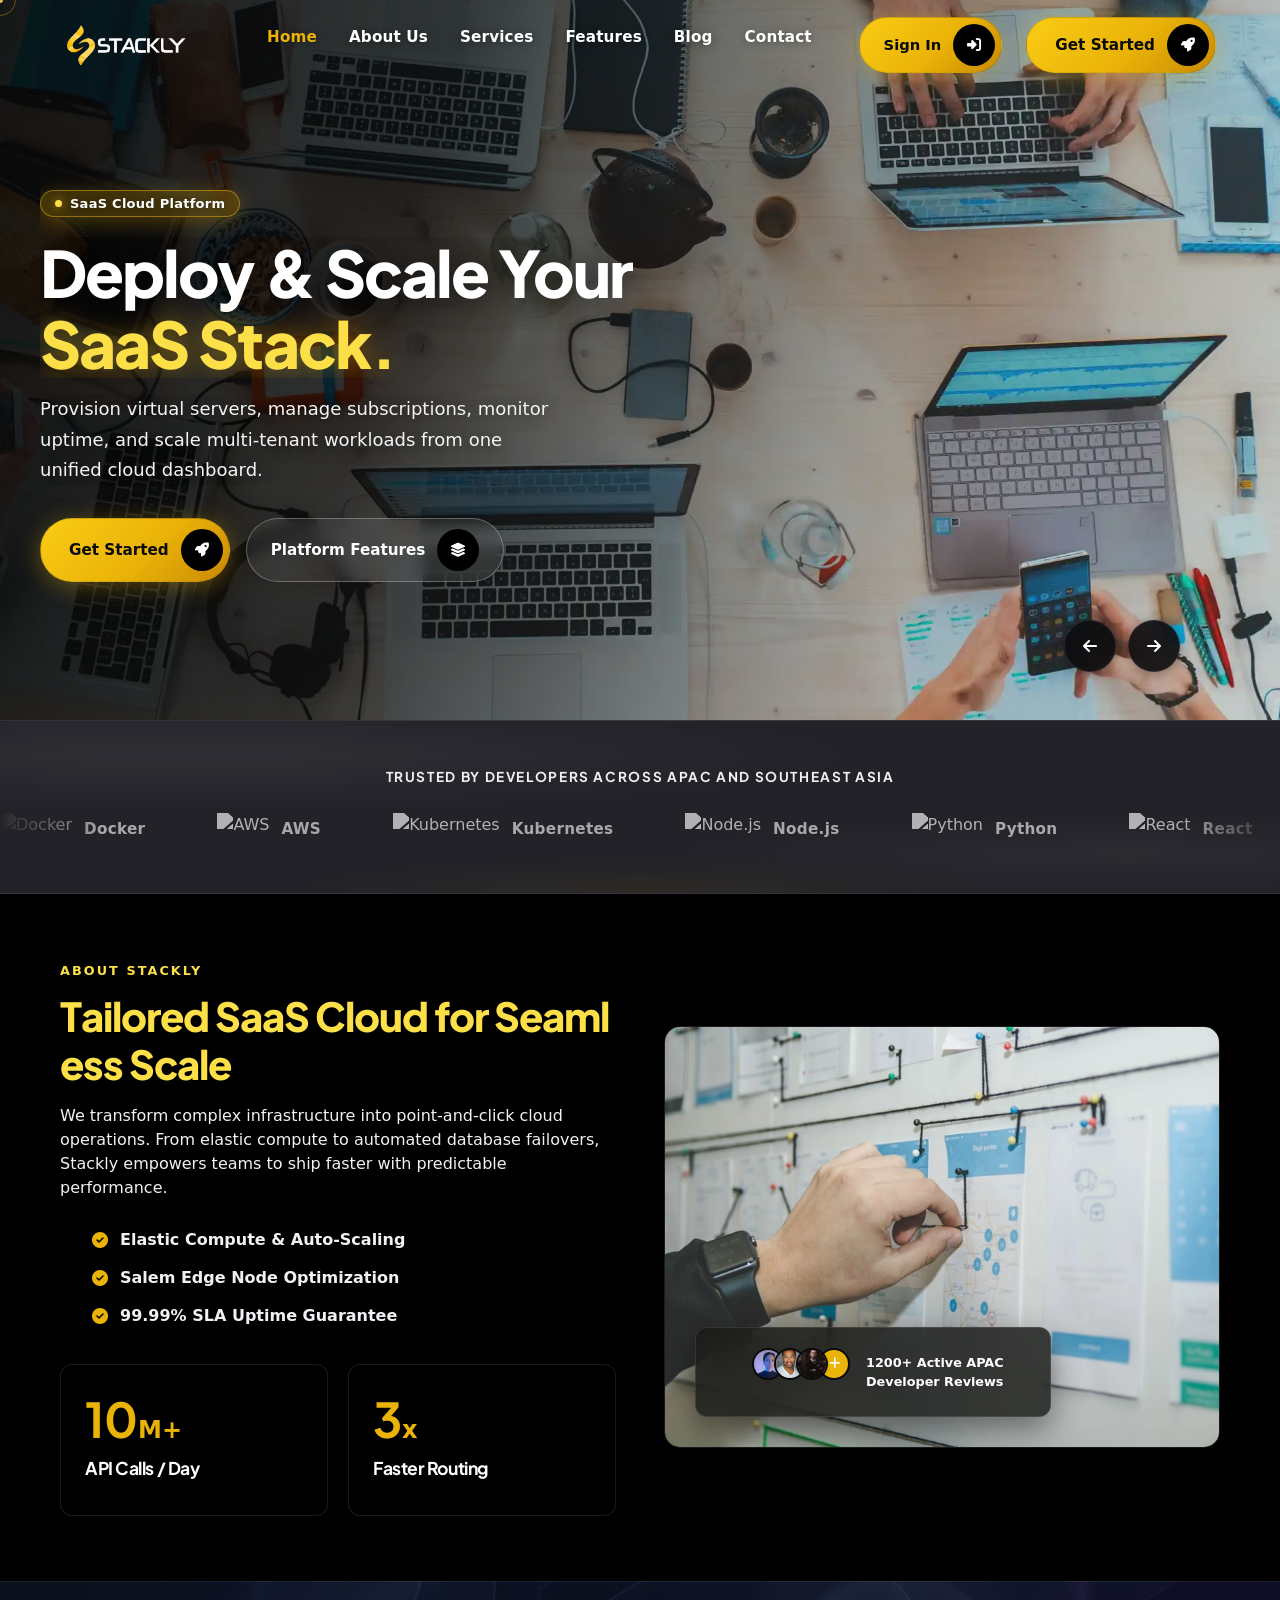
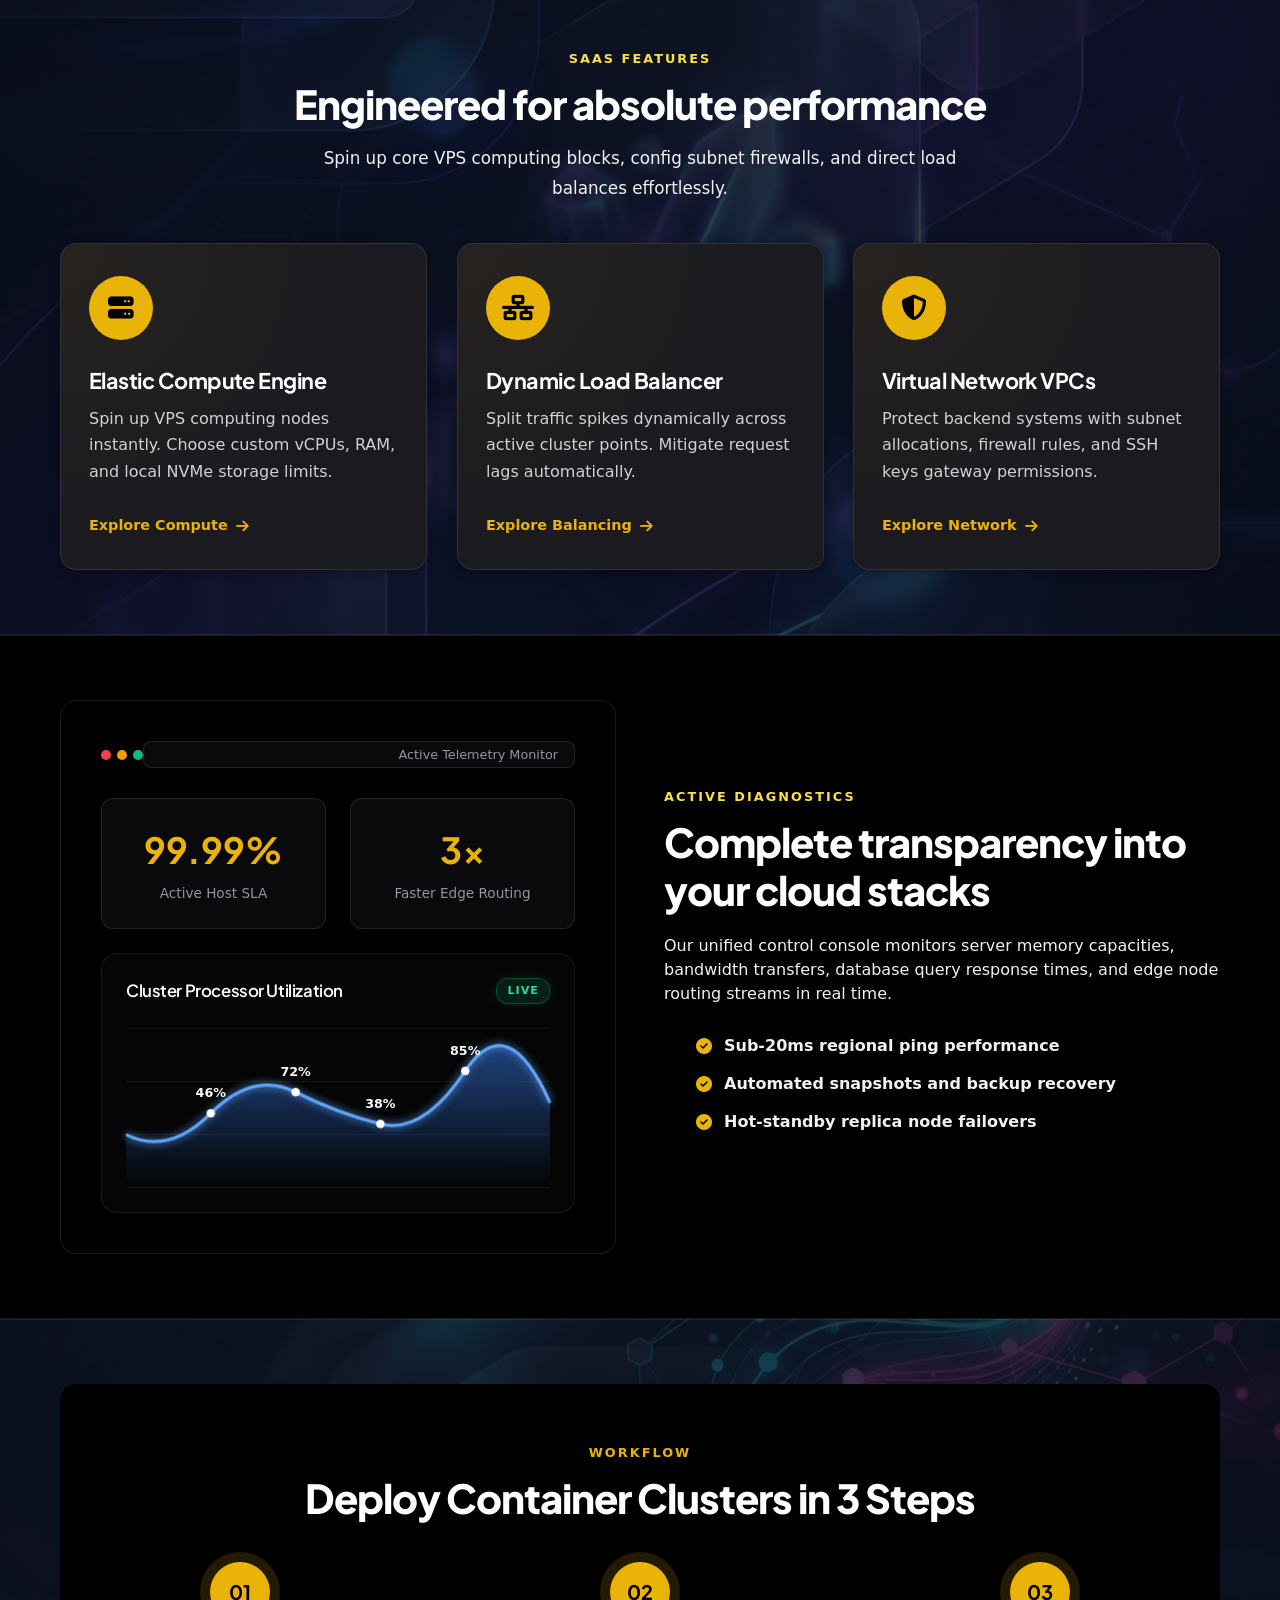
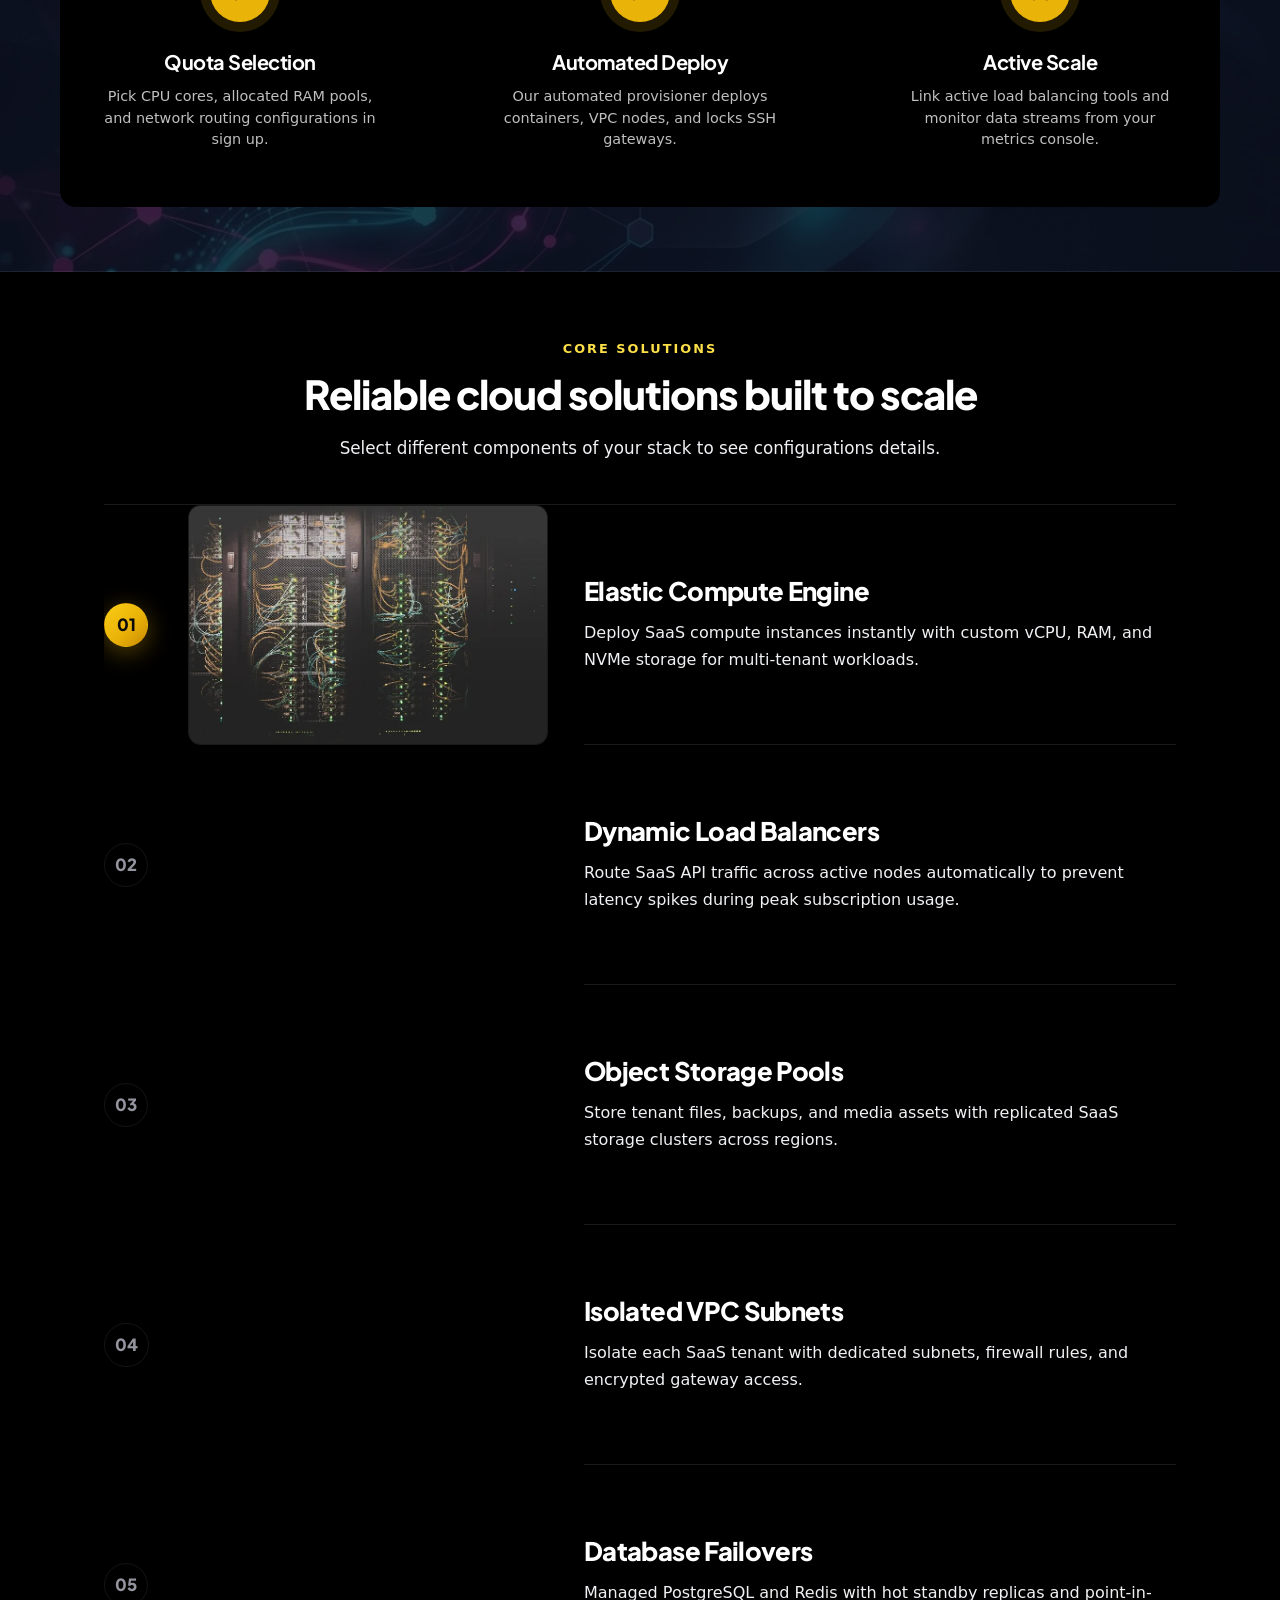
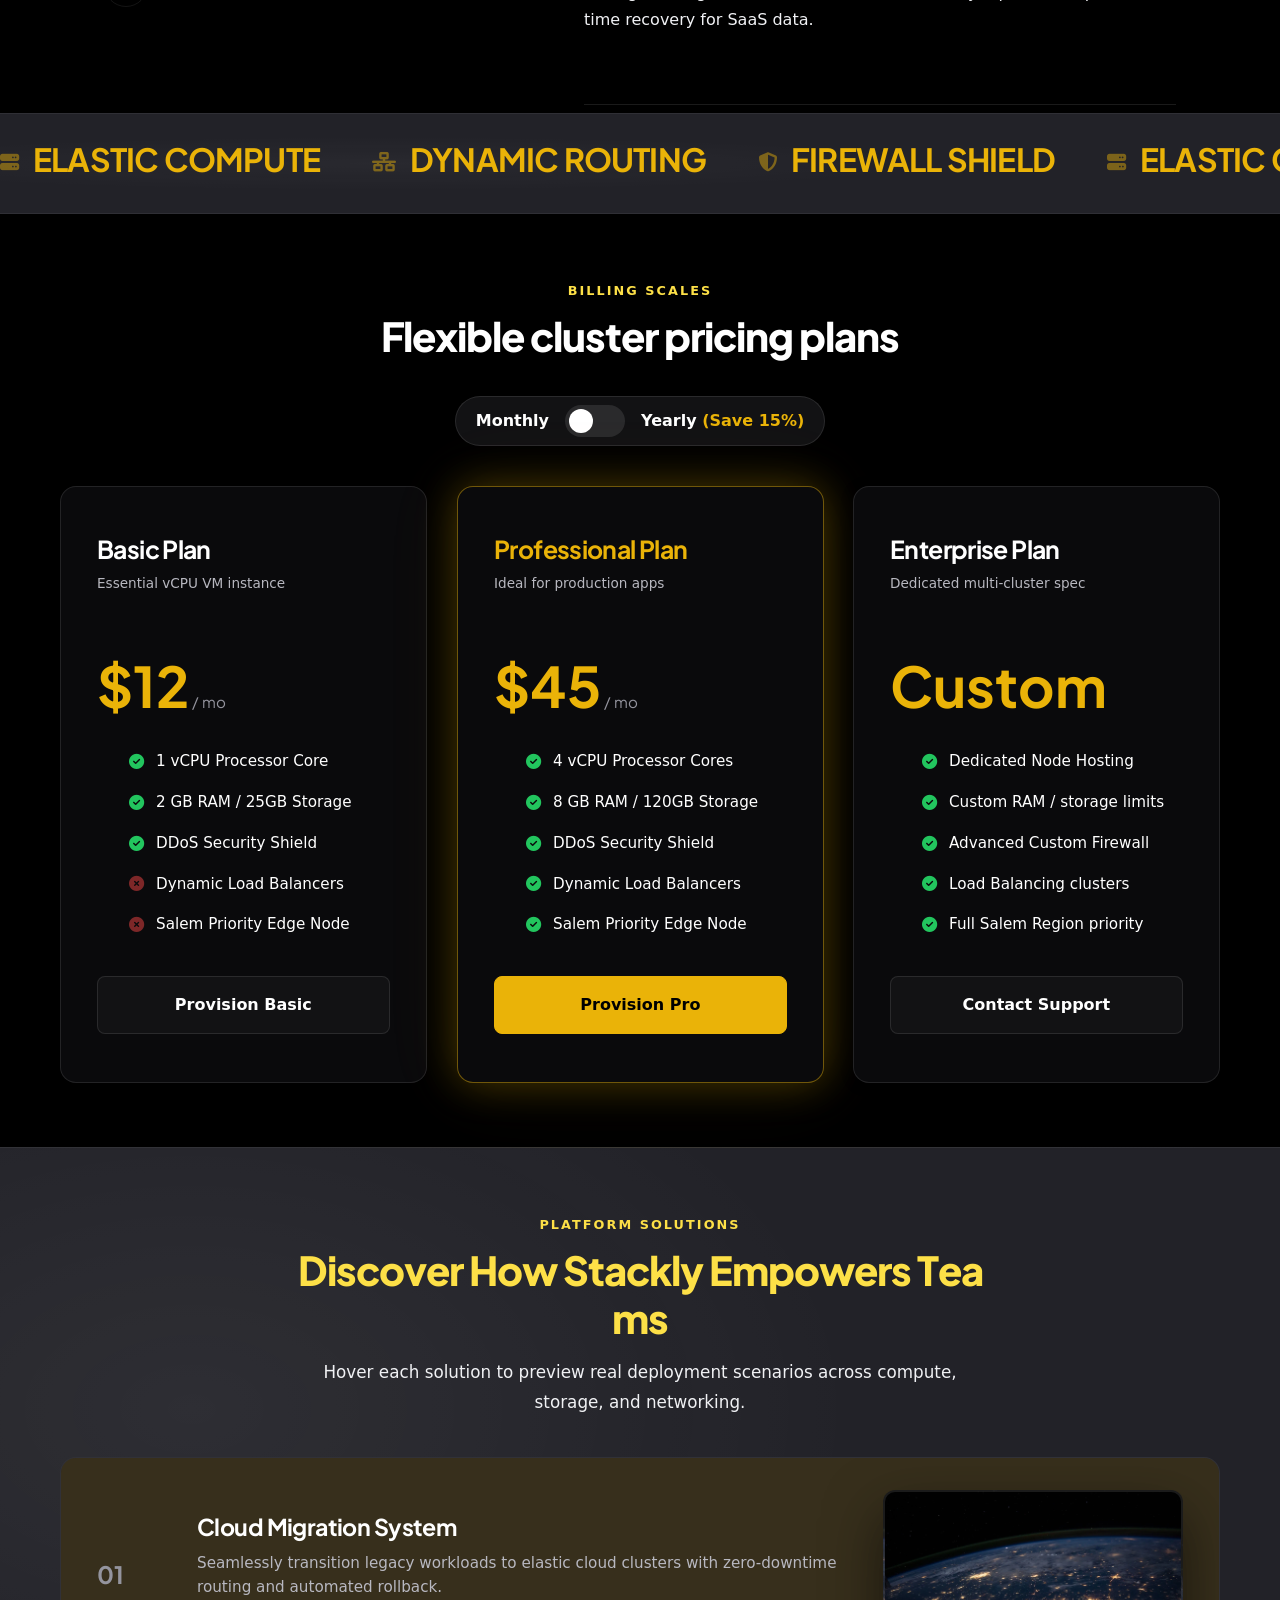
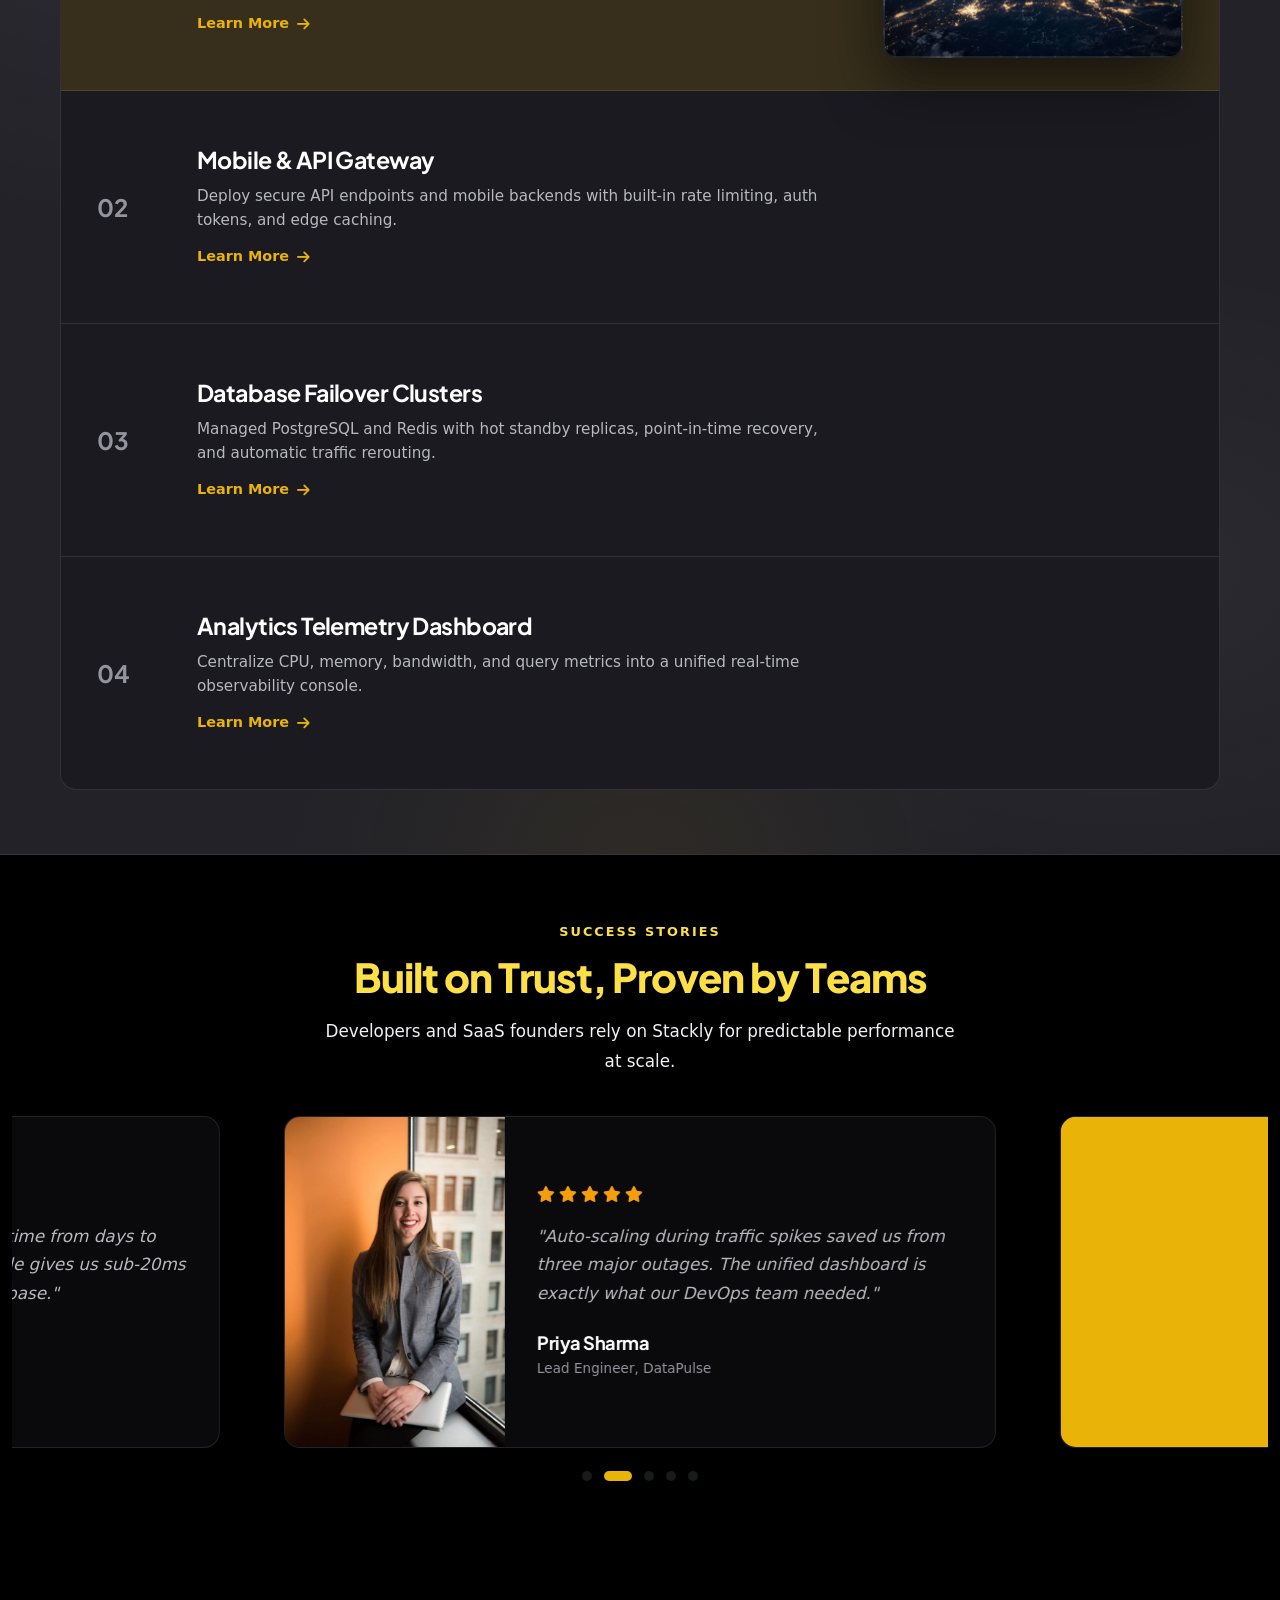
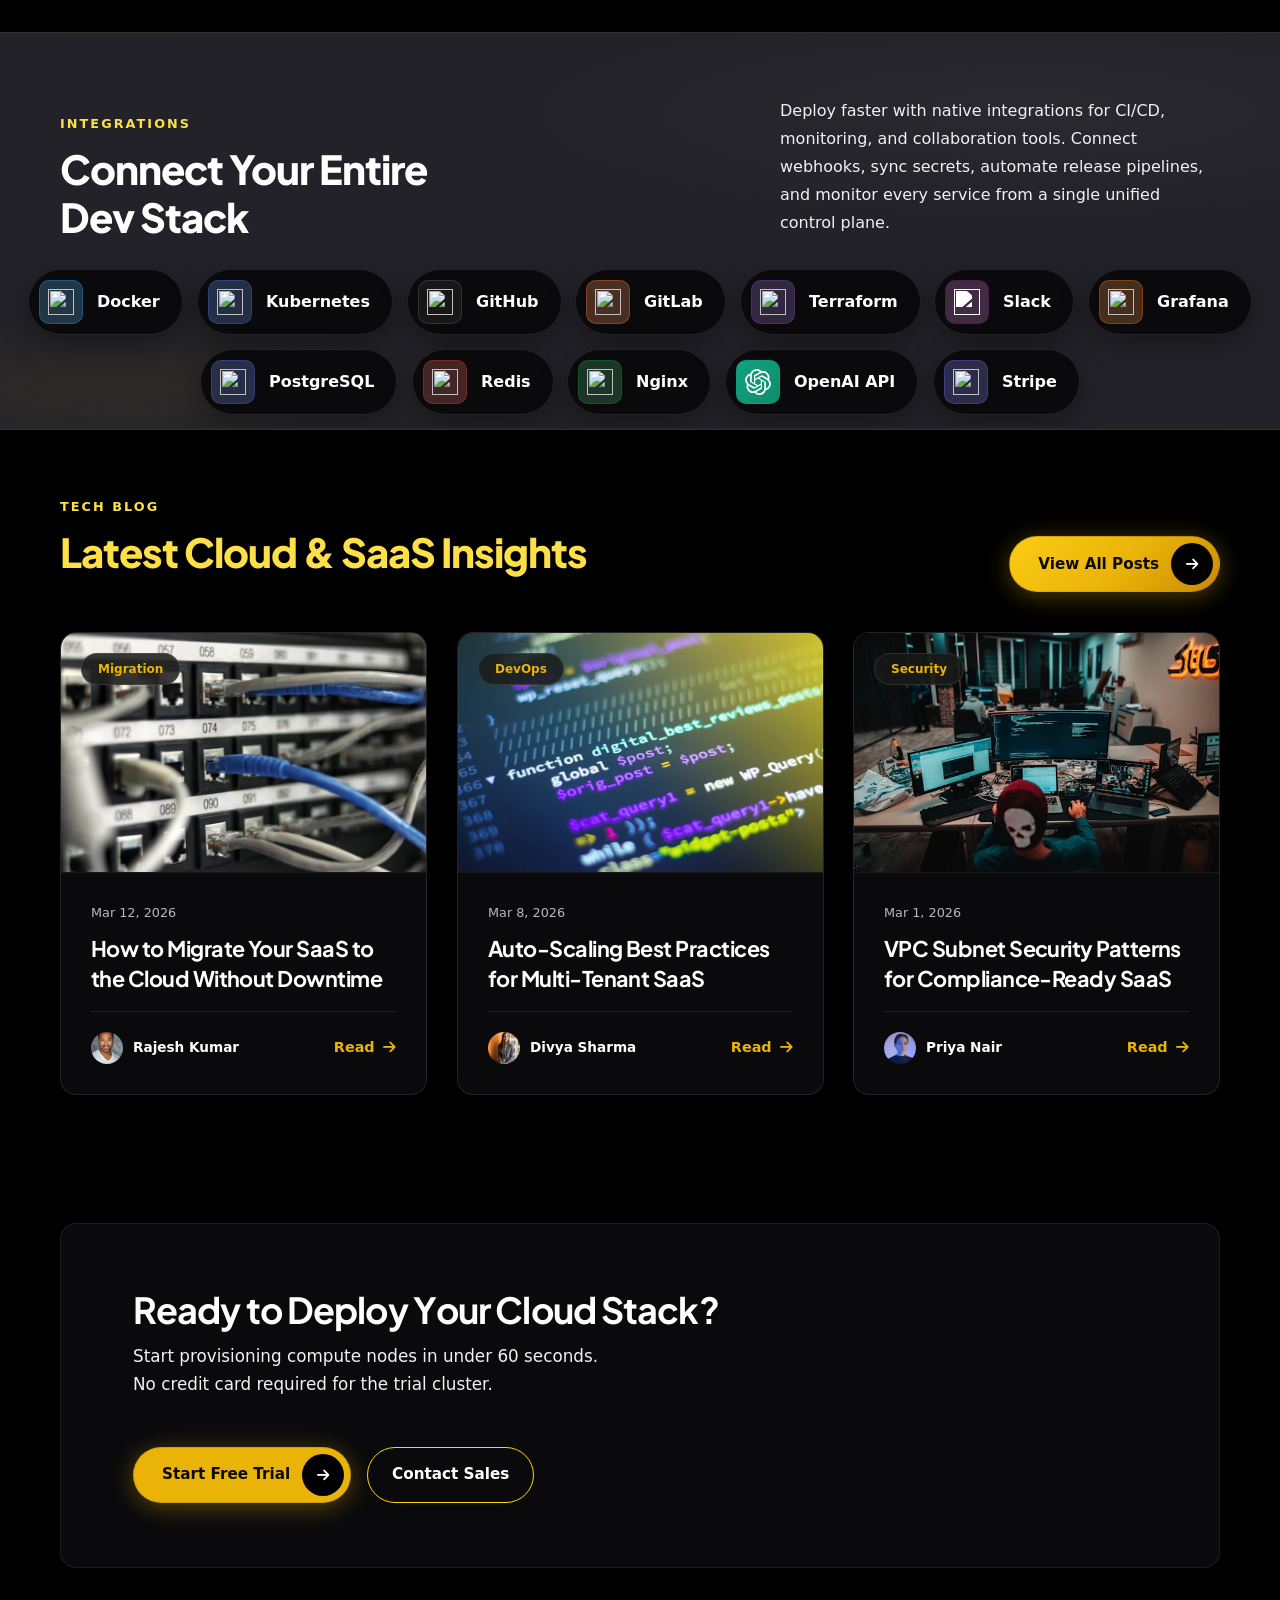
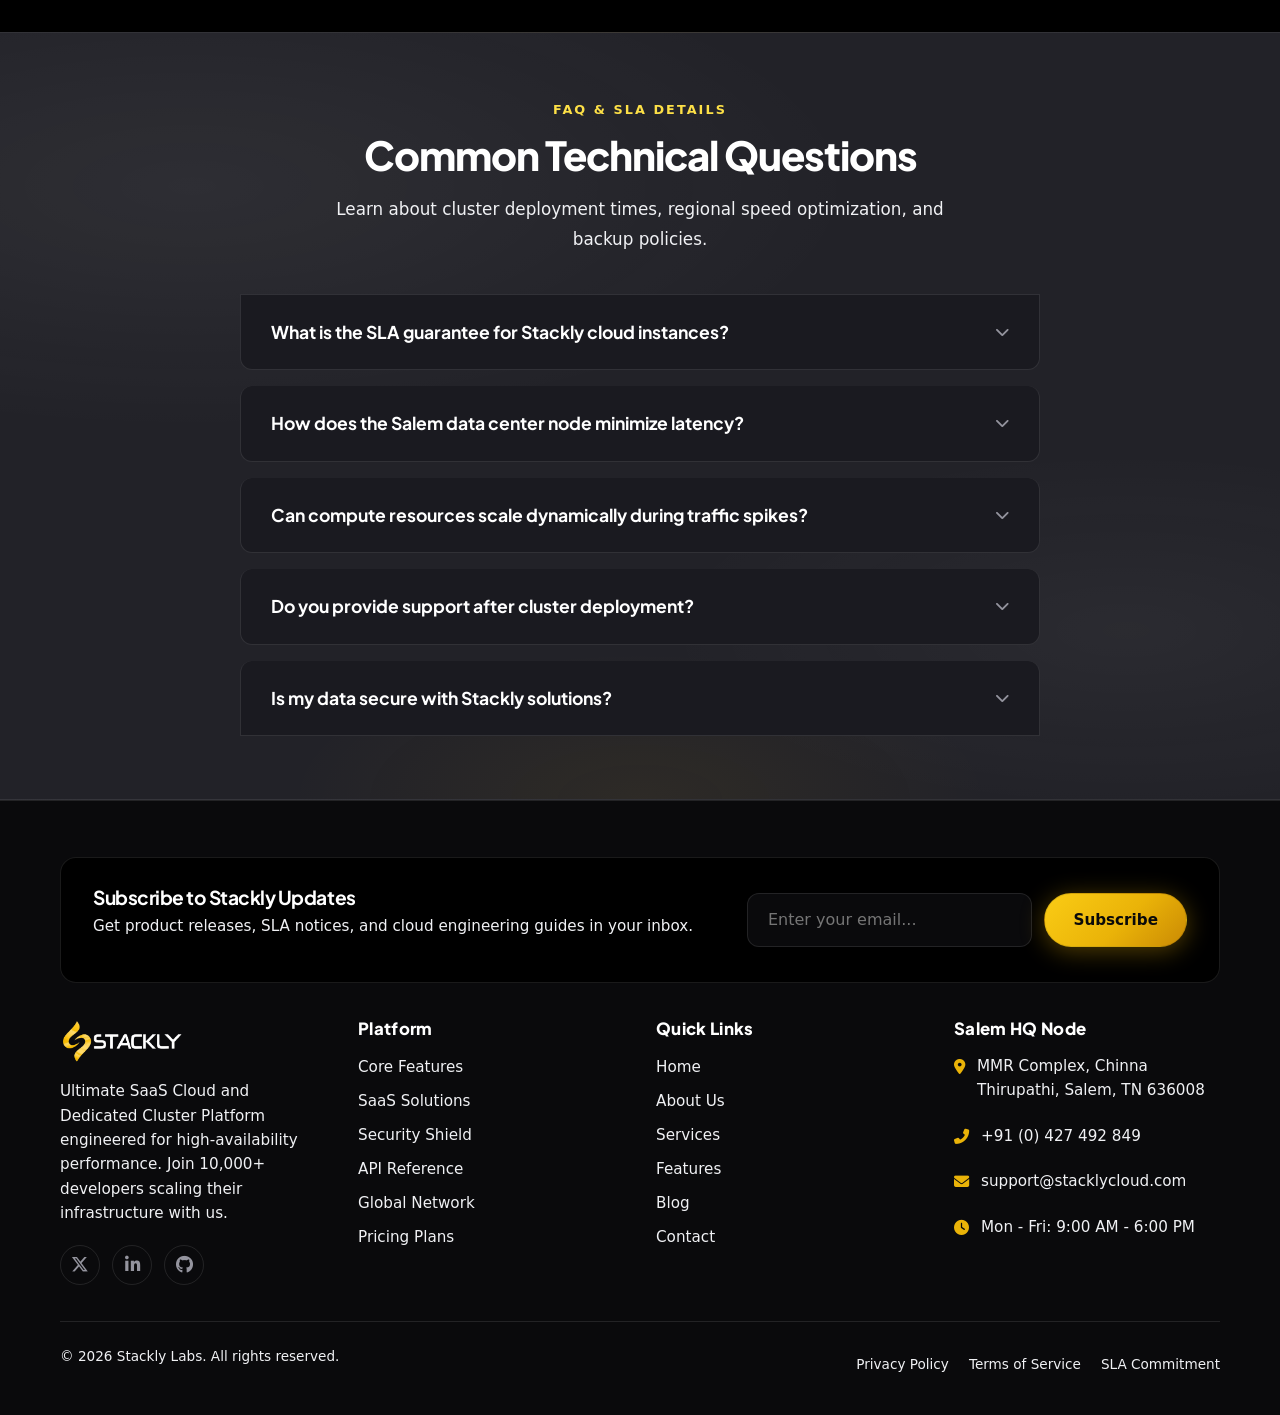
==== commit 4a11064f: "Add files via upload" ====
--- a/index.html
+++ b/index.html
@@ -6,25 +6,21 @@
     <meta name="viewport" content="width=device-width, initial-scale=1" />
     <meta name="description" content="Stackly - Premium SaaS Cloud Platform and Virtual Server Orchestration" />
 
-    <!-- Site Title -->
     <title>Stackly - Premium SaaS Cloud Platform</title>
 
-    <!-- Favicon -->
     <link rel="icon" type="image/webp" href="assets/top-logo.webp" />
 
-    <!-- CSS here -->
     <link rel="stylesheet" href="https://cdn.jsdelivr.net/npm/bootstrap@5.3.2/dist/css/bootstrap.min.css" />
     <link rel="stylesheet" href="https://cdnjs.cloudflare.com/ajax/libs/font-awesome/6.5.1/css/all.min.css" />
     <link rel="stylesheet" href="https://cdn.jsdelivr.net/npm/swiper@11/swiper-bundle.min.css" />
-    <link rel="stylesheet" href="css/style.css" />
+    <link rel="stylesheet" href="style.css" />
   </head>
 
   <body>
-    <!-- Custom Cursor Markup -->
+    
     <div class="custom-cursor-dot"></div>
     <div class="custom-cursor-ring"></div>
 
-    <!-- Preloader Start -->
     <div class="preloader" id="preloader" aria-hidden="true">
       <div class="preloader-inner">
         <div class="preloader-rings">
@@ -43,9 +39,7 @@
         </div>
       </div>
     </div>
-    <!-- Preloader end -->
-
-    <!-- Back to top start -->
+
     <div class="back-to-top-wrapper">
       <button id="back_to_top" type="button" class="back-to-top-btn" aria-label="Back to top">
         <svg class="back-to-top-progress" viewBox="0 0 56 56" aria-hidden="true">
@@ -55,9 +49,7 @@
         <span class="back_to_top_icon"><i class="fas fa-arrow-up"></i></span>
       </button>
     </div>
-    <!-- Back to top end -->
-
-    <!-- start: Search Popup -->
+
     <div class="search_popup">
       <div class="search_close">
         <button type="button" class="search_close_btn">
@@ -77,9 +69,7 @@
         </div>
       </div>
     </div>
-    <!-- end: Search Popup -->
-
-    <!-- start: Offcanvas Menu -->
+
     <div class="tj-offcanvas-area">
       <div class="offcanvas-header">
         <a href="index.html" class="logo-container">
@@ -101,26 +91,23 @@
       </nav>
       <div class="offcanvas-actions">
         <a class="offcanvas-signin-btn" href="signin.html"><span class="btn-text">Sign In</span><span class="btn-icon"><i class="fas fa-right-to-bracket"></i></span></a>
-        <a class="tj-primary-btn offcanvas-cta-btn" href="getstarted.html">
+        <a class="tj-primary-btn offcanvas-cta-btn" href="signup.html">
           <span class="btn-text">Get Started</span>
           <span class="btn-icon"><i class="fas fa-rocket"></i></span>
         </a>
       </div>
     </div>
     <div class="hamburger_bg"></div>
-    <!-- end: Offcanvas Menu -->
-
-    <!-- start: Header Area -->
+
     <header class="header-area header-hero">
       <div class="header-wrapper">
-        <!-- Site logo -->
+        
         <div class="site_logo">
           <a class="logo-container" href="index.html">
             <img src="assets/logo.webp" alt="Stackly Logo" class="logo-img" />
           </a>
         </div>
 
-        <!-- Navigation -->
         <div class="menu-area d-none d-lg-inline-flex align-items-center">
           <nav id="mobile-menu" class="mainmenu">
             <ul>
@@ -135,37 +122,32 @@
           </nav>
         </div>
 
-        <!-- Header right info -->
         <div class="header-right-item d-none d-lg-inline-flex">
           <a class="header-signin-link" href="signin.html"><span class="btn-text">Sign In</span><span class="btn-icon"><i class="fas fa-right-to-bracket"></i></span></a>
           <div class="header-button">
-            <a class="tj-primary-btn" href="getstarted.html">
+            <a class="tj-primary-btn" href="signup.html">
               <span class="btn-text">Get Started</span>
               <span class="btn-icon"><i class="fas fa-rocket"></i></span>
             </a>
           </div>
         </div>
 
-        <!-- Mobile menu bar button -->
         <button type="button" class="menu_btn mobile_menu_bar d-lg-none" aria-label="Open menu">
           <span class="menu-icon-open"><span class="cubes"><span></span><span></span><span></span><span></span></span></span>
           <span class="menu-icon-close"><i class="fas fa-times"></i></span>
         </button>
       </div>
     </header>
-    <!-- end: Header Area -->
-
-    <!-- start: Header Area (Sticky duplicate) -->
+
     <header class="header-area header-duplicate header-sticky">
       <div class="header-wrapper">
-        <!-- Site logo -->
+        
         <div class="site_logo">
           <a class="logo-container" href="index.html">
             <img src="assets/logo.webp" alt="Stackly Logo" class="logo-img" />
           </a>
         </div>
 
-        <!-- Navigation -->
         <div class="menu-area d-none d-lg-inline-flex align-items-center">
           <nav class="mainmenu">
             <ul>
@@ -180,29 +162,25 @@
           </nav>
         </div>
 
-        <!-- Header right info -->
         <div class="header-right-item d-none d-lg-inline-flex">
           <a class="header-signin-link" href="signin.html"><span class="btn-text">Sign In</span><span class="btn-icon"><i class="fas fa-right-to-bracket"></i></span></a>
           <div class="header-button">
-            <a class="tj-primary-btn" href="getstarted.html">
+            <a class="tj-primary-btn" href="signup.html">
               <span class="btn-text">Get Started</span>
               <span class="btn-icon"><i class="fas fa-rocket"></i></span>
             </a>
           </div>
         </div>
 
-        <!-- Mobile menu bar button -->
         <button type="button" class="menu_btn mobile_menu_bar d-lg-none" aria-label="Open menu">
           <span class="menu-icon-open"><span class="cubes"><span></span><span></span><span></span><span></span></span></span>
           <span class="menu-icon-close"><i class="fas fa-times"></i></span>
         </button>
       </div>
     </header>
-    <!-- end: Header Area -->
-
-    <!-- Main Content -->
+
     <main>
-      <!-- start: Hero Slider -->
+      
       <section class="hero-slider-section">
         <div class="swiper hero-bg-slider">
           <div class="swiper-wrapper">
@@ -210,19 +188,19 @@
               data-hero-tag="SaaS Cloud Platform"
               data-hero-title="Deploy &amp; Scale Your <span>SaaS Stack.</span>"
               data-hero-desc="Provision virtual servers, manage subscriptions, monitor uptime, and scale multi-tenant workloads from one unified cloud dashboard.">
-              <div class="hero-bg-image" style="background-image: url('https://images.unsplash.com/photo-1519389950473-47ba0277781c?auto=format&fit=crop&w=1920&q=80');"></div>
+              <div class="hero-bg-image" style="background-image: url('assets/img-ext-33.webp');"></div>
             </div>
             <div class="swiper-slide"
               data-hero-tag="Multi-Tenant SaaS"
               data-hero-title="Real-Time <span>Cloud Analytics.</span>"
               data-hero-desc="Track API usage, billing cycles, tenant metrics, and infrastructure health with live telemetry built for SaaS operators.">
-              <div class="hero-bg-image" style="background-image: url('https://images.unsplash.com/photo-1460925895917-afdab827c52f?auto=format&fit=crop&w=1920&q=80');"></div>
+              <div class="hero-bg-image" style="background-image: url('assets/img-ext-30.webp');"></div>
             </div>
             <div class="swiper-slide"
               data-hero-tag="Secure SaaS Infrastructure"
               data-hero-title="Enterprise-Grade <span>Cloud Security.</span>"
               data-hero-desc="Isolated VPC tenants, encrypted storage, automated backups, and role-based access control for production SaaS applications.">
-              <div class="hero-bg-image" style="background-image: url('https://images.unsplash.com/photo-1504384308090-c894fdcc538d?auto=format&fit=crop&w=1920&q=80');"></div>
+              <div class="hero-bg-image" style="background-image: url('assets/img-ext-34.webp');"></div>
             </div>
           </div>
         </div>
@@ -235,7 +213,7 @@
               <p class="hero-description" id="heroDesc">Provision virtual servers, manage subscriptions, monitor uptime, and scale multi-tenant workloads from one unified cloud dashboard.</p>
             </div>
             <div class="hero-btns hero-btns-static">
-              <a class="tj-primary-btn" href="getstarted.html"><span class="btn-text">Get Started</span><span class="btn-icon"><i class="fas fa-rocket"></i></span></a>
+              <a class="tj-primary-btn" href="signup.html"><span class="btn-text">Get Started</span><span class="btn-icon"><i class="fas fa-rocket"></i></span></a>
               <a class="filter-btn hero-secondary-btn" href="features.html"><span class="btn-text">Platform Features</span><span class="btn-icon"><i class="fas fa-layer-group"></i></span></a>
             </div>
             <div class="hero-slider-nav">
@@ -246,9 +224,7 @@
         </div>
         <div class="hero-slider-pagination"></div>
       </section>
-      <!-- end: Hero Slider -->
-
-      <!-- start: Client Brand Section ? infinite slide -->
+
       <section id="client" class="section-compact section-light section-bordered client-marquee-section">
         <div class="container">
           <h5 class="client-heading">Trusted by developers across APAC and Southeast Asia</h5>
@@ -274,9 +250,7 @@
           </div>
         </div>
       </section>
-      <!-- end: Client Brand Section -->
-
-      <!-- start: About Section -->
+
       <section>
         <div class="container">
           <div class="about-intro-grid">
@@ -302,12 +276,12 @@
             </div>
             <div class="reveal reveal-right">
               <div class="h3_about_img img-reveal">
-                <img src="https://images.unsplash.com/photo-1531403009284-440f080d1e12?auto=format&fit=crop&w=900&q=80" alt="Stackly cloud team" />
+                <img src="assets/img-ext-35.webp" alt="Stackly cloud team" />
                 <div class="about_reviews">
                   <ul>
-                    <li><img src="https://images.unsplash.com/photo-1534528741775-53994a69daeb?auto=format&fit=crop&w=100&q=80" alt="Client" /></li>
-                    <li><img src="https://images.unsplash.com/photo-1507003211169-0a1dd7228f2d?auto=format&fit=crop&w=100&q=80" alt="Client" /></li>
-                    <li><img src="https://images.unsplash.com/photo-1519085360753-af0119f7cbe7?auto=format&fit=crop&w=100&q=80" alt="Client" /></li>
+                    <li><img src="assets/img-ext-3.webp" alt="Client" /></li>
+                    <li><img src="assets/img-ext-4.webp" alt="Client" /></li>
+                    <li><img src="assets/img-ext-5.webp" alt="Client" /></li>
                     <li><span><i class="fas fa-plus"></i></span></li>
                   </ul>
                   <span class="text">1200+ Active APAC Developer Reviews</span>
@@ -317,10 +291,8 @@
           </div>
         </div>
       </section>
-      <!-- end: About Section -->
-
-      <!-- start: Core Features 3D Cards Grid -->
-      <section class="section-light" style="background: linear-gradient(rgba(10, 15, 30, 0.8), rgba(10, 15, 30, 0.8)), url('assets/features_bg.png') center/cover no-repeat; --text-main: #ffffff; --text-readable: rgba(255, 255, 255, 0.8);">
+
+      <section class="section-light" style="background: linear-gradient(rgba(10, 15, 30, 0.8), rgba(10, 15, 30, 0.8)), url('assets/features_bg.webp') center/cover no-repeat; --text-main: #ffffff; --text-readable: rgba(255, 255, 255, 0.8);">
         <div class="container">
           <div class="section-header reveal zoom-in">
             <span class="section-subtitle">SaaS Features</span>
@@ -329,7 +301,7 @@
           </div>
 
           <div class="feature-cards-grid">
-            <!-- Card 1 -->
+            
             <div class="tilt-card-wrapper reveal reveal-left">
               <div class="tilt-card">
                 <div class="card-icon-box flip-icon">
@@ -341,7 +313,6 @@
               </div>
             </div>
 
-            <!-- Card 2 -->
             <div class="tilt-card-wrapper reveal reveal-up">
               <div class="tilt-card">
                 <div class="card-icon-box flip-icon">
@@ -353,7 +324,6 @@
               </div>
             </div>
 
-            <!-- Card 3 -->
             <div class="tilt-card-wrapper reveal reveal-right">
               <div class="tilt-card">
                 <div class="card-icon-box flip-icon">
@@ -367,13 +337,11 @@
           </div>
         </div>
       </section>
-      <!-- end: Core Features -->
-
-      <!-- start: Telemetry Diagnostics Section -->
+
       <section class="dashboard-section">
         <div class="container">
           <div class="dashboard-container">
-            <!-- Left Side Interactive Mockup -->
+            
             <div class="dashboard-visual reveal reveal-left">
               <div class="dashboard-header-bar">
                 <div class="dot-group">
@@ -395,22 +363,44 @@
                 </div>
               </div>
 
-              <div class="chart-mockup">
-                <h4 class="chart-mockup-title">Cluster Processor Utilization</h4>
-                <div class="chart-bar-group">
-                  <div class="chart-bar"></div>
-                  <div class="chart-bar"></div>
-                  <div class="chart-bar"></div>
-                  <div class="chart-bar"></div>
-                  <div class="chart-bar"></div>
-                  <div class="chart-bar"></div>
-                  <div class="chart-bar"></div>
-                  <div class="chart-bar"></div>
-                </div>
-              </div>
-            </div>
-
-            <!-- Right Side Info Content -->
+              <div class="premium-chart-mockup">
+                <div class="premium-chart-header">
+                  <h4 class="premium-chart-title">Cluster Processor Utilization</h4>
+                  <span class="premium-chart-badge pulse-green">Live</span>
+                </div>
+                <div class="premium-chart-body">
+                  <svg viewBox="0 0 400 150" class="animated-area-chart">
+                    <defs>
+                      <linearGradient id="chartGradient" x1="0" y1="0" x2="0" y2="1">
+                        <stop offset="0%" stop-color="#3b82f6" stop-opacity="0.5"/>
+                        <stop offset="100%" stop-color="#3b82f6" stop-opacity="0"/>
+                      </linearGradient>
+                      <filter id="glow" x="-20%" y="-20%" width="140%" height="140%">
+                        <feGaussianBlur stdDeviation="4" result="blur" />
+                        <feComposite in="SourceGraphic" in2="blur" operator="over" />
+                      </filter>
+                    </defs>
+                    <path class="chart-area" d="M0,150 L0,100 Q40,120 80,80 T160,60 T240,90 T320,40 T400,70 L400,150 Z" fill="url(#chartGradient)"/>
+                    <path class="chart-line" d="M0,100 Q40,120 80,80 T160,60 T240,90 T320,40 T400,70" fill="none" stroke="#60a5fa" stroke-width="3" filter="url(#glow)"/>
+                    <circle cx="80" cy="80" r="4" fill="#fff" class="chart-point"/>
+                    <text x="80" y="65" class="chart-point chart-label" text-anchor="middle">46%</text>
+                    
+                    <circle cx="160" cy="60" r="4" fill="#fff" class="chart-point"/>
+                    <text x="160" y="45" class="chart-point chart-label" text-anchor="middle">72%</text>
+                    
+                    <circle cx="240" cy="90" r="4" fill="#fff" class="chart-point"/>
+                    <text x="240" y="75" class="chart-point chart-label" text-anchor="middle">38%</text>
+                    
+                    <circle cx="320" cy="40" r="4" fill="#fff" class="chart-point"/>
+                    <text x="320" y="25" class="chart-point chart-label" text-anchor="middle">85%</text>
+                  </svg>
+                  <div class="chart-grid-lines">
+                    <span></span><span></span><span></span><span></span>
+                  </div>
+                </div>
+              </div>
+            </div>
+
             <div class="reveal reveal-right dashboard-content-col">
               <span class="section-subtitle section-subtitle-left">Active Diagnostics</span>
               <h2 class="section-title section-title-left dashboard-section-title">Complete transparency into your cloud stacks</h2>
@@ -427,10 +417,8 @@
           </div>
         </div>
       </section>
-      <!-- end: Telemetry Diagnostics Section -->
-
-      <!-- start: Working Process (Dark contrasts) -->
-      <section class="section-process-wrap section-light" style="background: linear-gradient(rgba(10, 15, 30, 0.8), rgba(10, 15, 30, 0.8)), url('assets/workflow_bg.png') center/cover no-repeat; --text-main: #ffffff; --text-readable: rgba(255, 255, 255, 0.8);">
+
+      <section class="section-process-wrap section-light" style="background: linear-gradient(rgba(10, 15, 30, 0.8), rgba(10, 15, 30, 0.8)), url('assets/workflow_bg.webp') center/cover no-repeat; --text-main: #ffffff; --text-readable: rgba(255, 255, 255, 0.8);">
         <div class="container">
           <div class="h3-working-process-section-wrap reveal zoom-in">
             <div class="section-header reveal zoom-in">
@@ -441,7 +429,7 @@
             <div class="process-area">
               <div class="process-border"></div>
               <div class="process-wrap">
-                <!-- Step 1 -->
+                
                 <div class="process-item reveal reveal-left">
                   <span class="process-step">01</span>
                   <div class="process-content">
@@ -449,7 +437,7 @@
                     <p class="desc">Pick CPU cores, allocated RAM pools, and network routing configurations in sign up.</p>
                   </div>
                 </div>
-                <!-- Step 2 -->
+                
                 <div class="process-item reveal reveal-up">
                   <span class="process-step">02</span>
                   <div class="process-content">
@@ -457,7 +445,7 @@
                     <p class="desc">Our automated provisioner deploys containers, VPC nodes, and locks SSH gateways.</p>
                   </div>
                 </div>
-                <!-- Step 3 -->
+                
                 <div class="process-item reveal reveal-right">
                   <span class="process-step">03</span>
                   <div class="process-content">
@@ -470,9 +458,7 @@
           </div>
         </div>
       </section>
-      <!-- end: Working Process -->
-
-      <!-- start: Services Tab Panel -->
+
       <section class="h3-service-section">
         <div class="container">
           <div class="section-header reveal zoom-in">
@@ -484,12 +470,12 @@
           <div class="services_stack_wrap reveal reveal-up">
           <div class="services_stack" role="tablist" aria-label="Core Solutions">
               <div class="service_item active" role="tab" tabindex="0" aria-selected="true"
-                data-img="https://images.unsplash.com/photo-1558494949-ef010cbdcc31?auto=format&fit=crop&w=900&q=80"
+                data-img="assets/img-ext-36.webp"
                 data-title="Elastic Compute Engine VPS Nodes">
                 <span class="service_tab_num">01</span>
                 <div class="service_tab_media">
                   <div class="service_flip_card">
-                    <img src="https://images.unsplash.com/photo-1558494949-ef010cbdcc31?auto=format&fit=crop&w=900&q=80" alt="Elastic Compute Engine VPS Nodes" />
+                    <img src="assets/img-ext-36.webp" alt="Elastic Compute Engine VPS Nodes" />
                   </div>
                 </div>
                 <div class="service_tab_content">
@@ -499,12 +485,12 @@
               </div>
 
               <div class="service_item" role="tab" tabindex="0" aria-selected="false"
-                data-img="https://images.unsplash.com/photo-1551288049-bebda4e38f71?auto=format&fit=crop&w=900&q=80"
+                data-img="assets/img-ext-37.webp"
                 data-title="Dynamic Traffic Load Balancers">
                 <span class="service_tab_num">02</span>
                 <div class="service_tab_media">
                   <div class="service_flip_card">
-                    <img src="https://images.unsplash.com/photo-1551288049-bebda4e38f71?auto=format&fit=crop&w=900&q=80" alt="Dynamic Traffic Load Balancers" />
+                    <img src="assets/img-ext-37.webp" alt="Dynamic Traffic Load Balancers" />
                   </div>
                 </div>
                 <div class="service_tab_content">
@@ -514,12 +500,12 @@
               </div>
 
               <div class="service_item" role="tab" tabindex="0" aria-selected="false"
-                data-img="https://images.unsplash.com/photo-1639762681485-074b7f938ba0?auto=format&fit=crop&w=900&q=80"
+                data-img="assets/img-ext-38.webp"
                 data-title="Redundant Object Storage Pools">
                 <span class="service_tab_num">03</span>
                 <div class="service_tab_media">
                   <div class="service_flip_card">
-                    <img src="https://images.unsplash.com/photo-1639762681485-074b7f938ba0?auto=format&fit=crop&w=900&q=80" alt="Redundant Object Storage Pools" />
+                    <img src="assets/img-ext-38.webp" alt="Redundant Object Storage Pools" />
                   </div>
                 </div>
                 <div class="service_tab_content">
@@ -529,12 +515,12 @@
               </div>
 
               <div class="service_item" role="tab" tabindex="0" aria-selected="false"
-                data-img="https://images.unsplash.com/photo-1563986768609-322da13575f3?auto=format&fit=crop&w=900&q=80"
+                data-img="assets/img-ext-39.webp"
                 data-title="Secure Isolated VPC Subnets">
                 <span class="service_tab_num">04</span>
                 <div class="service_tab_media">
                   <div class="service_flip_card">
-                    <img src="https://images.unsplash.com/photo-1563986768609-322da13575f3?auto=format&fit=crop&w=900&q=80" alt="Secure Isolated VPC Subnets" />
+                    <img src="assets/img-ext-39.webp" alt="Secure Isolated VPC Subnets" />
                   </div>
                 </div>
                 <div class="service_tab_content">
@@ -544,12 +530,12 @@
               </div>
 
               <div class="service_item" role="tab" tabindex="0" aria-selected="false"
-                data-img="https://images.unsplash.com/photo-1544197150-b99a580bb7a8?auto=format&fit=crop&w=900&q=80"
+                data-img="assets/img-ext-40.webp"
                 data-title="Automated Database Failovers">
                 <span class="service_tab_num">05</span>
                 <div class="service_tab_media">
                   <div class="service_flip_card">
-                    <img src="https://images.unsplash.com/photo-1544197150-b99a580bb7a8?auto=format&fit=crop&w=900&q=80" alt="Automated Database Failovers" />
+                    <img src="assets/img-ext-40.webp" alt="Automated Database Failovers" />
                   </div>
                 </div>
                 <div class="service_tab_content">
@@ -561,9 +547,7 @@
           </div>
         </div>
       </section>
-      <!-- end: Services Tab Panel -->
-
-      <!-- start: Marquee Continuous Scroll Section -->
+
       <section class="h3-marquee-section section-light overflow-hidden">
         <div class="container-fluid gx-0">
           <div class="row">
@@ -584,7 +568,7 @@
                       <h3 class="marquee-text">FIREWALL SHIELD</h3>
                     </div>
                   </div>
-                  <!-- Loop copy for seamless effect -->
+                  
                   <div class="scroll-wrapper">
                     <div class="marquee-item-2">
                       <span class="marquee-icon"><i class="fas fa-server"></i></span>
@@ -605,9 +589,7 @@
           </div>
         </div>
       </section>
-      <!-- end: Marquee Section -->
-
-      <!-- start: Pricing Plans Switcher Grid -->
+
       <section>
         <div class="container">
           <div class="section-header reveal zoom-in">
@@ -625,7 +607,7 @@
           </div>
 
           <div class="pricing_items_wrap">
-            <!-- Plan 1 -->
+            
             <div class="pricing_item reveal reveal-left">
               <div class="pricing_header">
                 <h4 class="package_name">Basic Plan</h4>
@@ -645,7 +627,6 @@
               <a href="404.html" class="btn btn-secondary py-3" style="border-radius: var(--radius-sm); font-weight: 700; transition: all 0.3s ease;">Provision Basic</a>
             </div>
 
-            <!-- Plan 2 -->
             <div class="pricing_item recommend reveal reveal-up">
               <div class="pricing_header">
                 <h4 class="package_name" style="color: var(--primary);">Professional Plan</h4>
@@ -665,7 +646,6 @@
               <a href="404.html" class="btn btn-primary py-3" style="border-radius: var(--radius-sm); font-weight: 700; background-color: var(--primary); border-color: var(--primary);">Provision Pro</a>
             </div>
 
-            <!-- Plan 3 -->
             <div class="pricing_item reveal reveal-right">
               <div class="pricing_header">
                 <h4 class="package_name">Enterprise Plan</h4>
@@ -687,9 +667,7 @@
           </div>
         </div>
       </section>
-      <!-- end: Pricing plans -->
-
-      <!-- start: Solutions List with Image Reveal -->
+
       <section class="section-light">
         <div class="container">
           <div class="section-header reveal zoom-in">
@@ -698,37 +676,37 @@
             <p class="section-desc">Hover each solution to preview real deployment scenarios across compute, storage, and networking.</p>
           </div>
           <div class="service-list-wrap">
-            <div class="service_list_item reveal reveal-left" data-reveal-img="https://images.unsplash.com/photo-1451187580459-43490279c0fa?auto=format&fit=crop&w=1200&q=80">
+            <div class="service_list_item reveal reveal-left" data-reveal-img="assets/img-ext-41.webp">
               <div class="item_count"><span>01</span></div>
               <div class="item_content">
-                <h3 class="title"><a href="404.html">Cloud Migration System</a></h3>
+                <h3 class="title">Cloud Migration System</h3>
                 <p class="desc">Seamlessly transition legacy workloads to elastic cloud clusters with zero-downtime routing and automated rollback.</p>
                 <a class="card-link" href="404.html">Learn More <i class="fas fa-arrow-right"></i></a>
               </div>
               <div class="service_reveal_img"></div>
             </div>
-            <div class="service_list_item reveal reveal-up" data-reveal-img="https://images.unsplash.com/photo-1512941937669-90a1b58e7e9c?auto=format&fit=crop&w=1200&q=80">
+            <div class="service_list_item reveal reveal-up" data-reveal-img="assets/img-ext-42.webp">
               <div class="item_count"><span>02</span></div>
               <div class="item_content">
-                <h3 class="title"><a href="404.html">Mobile & API Gateway</a></h3>
+                <h3 class="title">Mobile & API Gateway</h3>
                 <p class="desc">Deploy secure API endpoints and mobile backends with built-in rate limiting, auth tokens, and edge caching.</p>
                 <a class="card-link" href="404.html">Learn More <i class="fas fa-arrow-right"></i></a>
               </div>
               <div class="service_reveal_img"></div>
             </div>
-            <div class="service_list_item reveal reveal-up delay-100" data-reveal-img="https://images.unsplash.com/photo-1551288049-bebda4e38f71?auto=format&fit=crop&w=1200&q=80">
+            <div class="service_list_item reveal reveal-up delay-100" data-reveal-img="assets/img-ext-12.webp">
               <div class="item_count"><span>03</span></div>
               <div class="item_content">
-                <h3 class="title"><a href="404.html">Database Failover Clusters</a></h3>
+                <h3 class="title">Database Failover Clusters</h3>
                 <p class="desc">Managed PostgreSQL and Redis with hot standby replicas, point-in-time recovery, and automatic traffic rerouting.</p>
                 <a class="card-link" href="404.html">Learn More <i class="fas fa-arrow-right"></i></a>
               </div>
               <div class="service_reveal_img"></div>
             </div>
-            <div class="service_list_item reveal reveal-right" data-reveal-img="https://images.unsplash.com/photo-1551288049-bebda4e38f71?auto=format&fit=crop&w=1200&q=80">
+            <div class="service_list_item reveal reveal-right" data-reveal-img="assets/img-ext-12.webp">
               <div class="item_count"><span>04</span></div>
               <div class="item_content">
-                <h3 class="title"><a href="404.html">Analytics Telemetry Dashboard</a></h3>
+                <h3 class="title">Analytics Telemetry Dashboard</h3>
                 <p class="desc">Centralize CPU, memory, bandwidth, and query metrics into a unified real-time observability console.</p>
                 <a class="card-link" href="404.html">Learn More <i class="fas fa-arrow-right"></i></a>
               </div>
@@ -737,9 +715,7 @@
           </div>
         </div>
       </section>
-      <!-- end: Solutions List -->
-
-      <!-- start: Testimonials Slider -->
+
       <section class="testimonial-section">
         <div class="container">
           <div class="section-header reveal zoom-in">
@@ -753,7 +729,7 @@
             <div class="swiper-wrapper">
               <div class="swiper-slide">
                 <div class="testimonial-card flip-in-card">
-                  <div class="testimonial-thumb img-reveal"><img src="https://images.unsplash.com/photo-1560250097-0b93528c311a?auto=format&fit=crop&w=600&q=80" alt="Client testimonial" /></div>
+                  <div class="testimonial-thumb img-reveal"><img src="assets/img-ext-43.webp" alt="Client testimonial" /></div>
                   <div class="testimonial-body">
                     <div class="star-rating"><i class="fas fa-star"></i><i class="fas fa-star"></i><i class="fas fa-star"></i><i class="fas fa-star"></i><i class="fas fa-star"></i></div>
                     <p>"Stackly cut our deployment time from days to minutes. The Salem edge node gives us sub-20ms latency for our Chennai user base."</p>
@@ -763,7 +739,7 @@
               </div>
               <div class="swiper-slide">
                 <div class="testimonial-card flip-in-card">
-                  <div class="testimonial-thumb img-reveal"><img src="https://images.unsplash.com/photo-1573496359142-b8d87734a5a2?auto=format&fit=crop&w=600&q=80" alt="Client testimonial" /></div>
+                  <div class="testimonial-thumb img-reveal"><img src="assets/img-ext-44.webp" alt="Client testimonial" /></div>
                   <div class="testimonial-body">
                     <div class="star-rating"><i class="fas fa-star"></i><i class="fas fa-star"></i><i class="fas fa-star"></i><i class="fas fa-star"></i><i class="fas fa-star"></i></div>
                     <p>"Auto-scaling during traffic spikes saved us from three major outages. The unified dashboard is exactly what our DevOps team needed."</p>
@@ -773,7 +749,7 @@
               </div>
               <div class="swiper-slide">
                 <div class="testimonial-card flip-in-card">
-                  <div class="testimonial-thumb img-reveal"><img src="https://images.unsplash.com/photo-1472099645785-5658abf4ff4e?auto=format&fit=crop&w=600&q=80" alt="Client testimonial" /></div>
+                  <div class="testimonial-thumb img-reveal"><img src="assets/img-ext-45.webp" alt="Client testimonial" /></div>
                   <div class="testimonial-body">
                     <div class="star-rating"><i class="fas fa-star"></i><i class="fas fa-star"></i><i class="fas fa-star"></i><i class="fas fa-star"></i><i class="fas fa-star"></i></div>
                     <p>"Migrating our multi-tenant SaaS to Stackly VPC subnets was seamless. Security audits passed on the first review cycle."</p>
@@ -783,7 +759,7 @@
               </div>
               <div class="swiper-slide">
                 <div class="testimonial-card flip-in-card">
-                  <div class="testimonial-thumb img-reveal"><img src="https://images.unsplash.com/photo-1580489944761-15a19d654956?auto=format&fit=crop&w=600&q=80" alt="Client testimonial" /></div>
+                  <div class="testimonial-thumb img-reveal"><img src="assets/img-ext-46.webp" alt="Client testimonial" /></div>
                   <div class="testimonial-body">
                     <div class="star-rating"><i class="fas fa-star"></i><i class="fas fa-star"></i><i class="fas fa-star"></i><i class="fas fa-star"></i><i class="fas fa-star"></i></div>
                     <p>"Our Kubernetes workloads deploy in under 90 seconds. Stackly's Salem region node keeps latency predictable for South India users."</p>
@@ -793,7 +769,7 @@
               </div>
               <div class="swiper-slide">
                 <div class="testimonial-card flip-in-card">
-                  <div class="testimonial-thumb img-reveal"><img src="https://images.unsplash.com/photo-1507003211169-0a1dd7228f2d?auto=format&fit=crop&w=600&q=80" alt="Client testimonial" /></div>
+                  <div class="testimonial-thumb img-reveal"><img src="assets/img-ext-47.webp" alt="Client testimonial" /></div>
                   <div class="testimonial-body">
                     <div class="star-rating"><i class="fas fa-star"></i><i class="fas fa-star"></i><i class="fas fa-star"></i><i class="fas fa-star"></i><i class="fas fa-star"></i></div>
                     <p>"Billing transparency and usage alerts helped us cut cloud spend by 32% without sacrificing uptime during peak subscription renewals."</p>
@@ -806,9 +782,7 @@
           </div>
         </div>
       </section>
-      <!-- end: Testimonials -->
-
-      <!-- start: Integration / Tech Stack -->
+
       <section class="integration-section section-light">
         <div class="integration-arena">
           <div class="container">
@@ -838,9 +812,7 @@
         </div>
         </div>
       </section>
-      <!-- end: Integration -->
-
-      <!-- start: Blog Preview -->
+
       <section>
         <div class="container">
           <div class="section-header section-header-row reveal zoom-in">
@@ -852,24 +824,22 @@
           </div>
           <div class="blog-grid">
             <article class="blog-card reveal reveal-left">
-              <div class="blog-img-box img-reveal"><a href="blog.html"><img src="https://images.unsplash.com/photo-1544197150-b99a580bb7a8?auto=format&fit=crop&w=800&q=80" alt="Cloud migration blog" /></a><span class="blog-tag">Migration</span></div>
-              <div class="blog-info"><span class="blog-date">Mar 12, 2026</span><h3 class="blog-title"><a href="blog.html">How to Migrate Your SaaS to the Cloud Without Downtime</a></h3><div class="blog-meta"><div class="blog-author"><img src="https://images.unsplash.com/photo-1507003211169-0a1dd7228f2d?auto=format&fit=crop&w=100&q=80" alt="Author" class="blog-author-img" /><span>Rajesh Kumar</span></div><a href="blog.html" class="card-link">Read <i class="fas fa-arrow-right"></i></a></div></div>
+              <div class="blog-img-box img-reveal"><a href="blog.html"><img src="assets/img-ext-48.webp" alt="Cloud migration blog" /></a><span class="blog-tag">Migration</span></div>
+              <div class="blog-info"><span class="blog-date">Mar 12, 2026</span><h3 class="blog-title"><a href="blog.html">How to Migrate Your SaaS to the Cloud Without Downtime</a></h3><div class="blog-meta"><div class="blog-author"><img src="assets/img-ext-4.webp" alt="Author" class="blog-author-img" /><span>Rajesh Kumar</span></div><a href="blog.html" class="card-link">Read <i class="fas fa-arrow-right"></i></a></div></div>
             </article>
             <article class="blog-card reveal reveal-up">
-              <div class="blog-img-box img-reveal"><a href="blog.html"><img src="https://images.unsplash.com/photo-1555949963-aa79dcee981c?auto=format&fit=crop&w=800&q=80" alt="DevOps blog" /></a><span class="blog-tag">DevOps</span></div>
-              <div class="blog-info"><span class="blog-date">Mar 8, 2026</span><h3 class="blog-title"><a href="blog.html">Auto-Scaling Best Practices for Multi-Tenant SaaS</a></h3><div class="blog-meta"><div class="blog-author"><img src="https://images.unsplash.com/photo-1573496359142-b8d87734a5a2?auto=format&fit=crop&w=100&q=80" alt="Author" class="blog-author-img" /><span>Divya Sharma</span></div><a href="blog.html" class="card-link">Read <i class="fas fa-arrow-right"></i></a></div></div>
+              <div class="blog-img-box img-reveal"><a href="blog.html"><img src="assets/img-ext-49.webp" alt="DevOps blog" /></a><span class="blog-tag">DevOps</span></div>
+              <div class="blog-info"><span class="blog-date">Mar 8, 2026</span><h3 class="blog-title"><a href="blog.html">Auto-Scaling Best Practices for Multi-Tenant SaaS</a></h3><div class="blog-meta"><div class="blog-author"><img src="assets/img-ext-19.webp" alt="Author" class="blog-author-img" /><span>Divya Sharma</span></div><a href="blog.html" class="card-link">Read <i class="fas fa-arrow-right"></i></a></div></div>
             </article>
             <article class="blog-card reveal reveal-right">
-              <div class="blog-img-box img-reveal"><a href="blog.html"><img src="https://images.unsplash.com/photo-1544256718-3bcf237f3974?w=600&auto=format&fit=crop&q=60&ixlib=rb-4.1.0&ixid=M3wxMjA3fDB8MHxzZWFyY2h8MjUwfHx3ZWJzaXRlJTIwc2VjdXJpdHl8ZW58MHx8MHx8fDA%3D" alt="Security blog" /></a><span class="blog-tag">Security</span></div>
-              <div class="blog-info"><span class="blog-date">Mar 1, 2026</span><h3 class="blog-title"><a href="blog.html">VPC Subnet Security Patterns for Compliance-Ready SaaS</a></h3><div class="blog-meta"><div class="blog-author"><img src="https://images.unsplash.com/photo-1534528741775-53994a69daeb?auto=format&fit=crop&w=100&q=80" alt="Author" class="blog-author-img" /><span>Priya Nair</span></div><a href="blog.html" class="card-link">Read <i class="fas fa-arrow-right"></i></a></div></div>
+              <div class="blog-img-box img-reveal"><a href="blog.html"><img src="assets/img-ext-50.webp" alt="Security blog" /></a><span class="blog-tag">Security</span></div>
+              <div class="blog-info"><span class="blog-date">Mar 1, 2026</span><h3 class="blog-title"><a href="blog.html">VPC Subnet Security Patterns for Compliance-Ready SaaS</a></h3><div class="blog-meta"><div class="blog-author"><img src="assets/img-ext-3.webp" alt="Author" class="blog-author-img" /><span>Priya Nair</span></div><a href="blog.html" class="card-link">Read <i class="fas fa-arrow-right"></i></a></div></div>
             </article>
           </div>
           <div class="text-center d-md-none mt-4"><a class="tj-primary-btn" href="blog.html"><span class="btn-text">View All Posts</span><span class="btn-icon"><i class="fas fa-arrow-right"></i></span></a></div>
         </div>
       </section>
-      <!-- end: Blog Preview -->
-
-      <!-- start: CTA Banner -->
+
       <section class="cta-section">
         <div class="container">
           <div class="cta-inner reveal zoom-in">
@@ -878,15 +848,13 @@
               <p>Start provisioning compute nodes in under 60 seconds. No credit card required for the trial cluster.</p>
             </div>
             <div class="cta-actions">
-              <a class="tj-primary-btn" href="getstarted.html"><span class="btn-text">Start Free Trial</span><span class="btn-icon"><i class="fas fa-arrow-right"></i></span></a>
+              <a class="tj-primary-btn" href="signup.html"><span class="btn-text">Start Free Trial</span><span class="btn-icon"><i class="fas fa-arrow-right"></i></span></a>
               <a class="filter-btn cta-secondary" href="contact.html">Contact Sales</a>
             </div>
           </div>
         </div>
       </section>
-      <!-- end: CTA Banner -->
-
-      <!-- start: SLA FAQ Accordions Section -->
+
       <section class="section-light">
         <div class="container">
           <div class="section-header reveal zoom-in">
@@ -896,7 +864,7 @@
           </div>
 
           <div class="accordion-wrapper reveal reveal-up">
-            <!-- Item 1 -->
+            
             <div class="accordion-item">
               <button class="accordion-header" type="button">
                 What is the SLA guarantee for Stackly cloud instances?
@@ -907,7 +875,6 @@
               </div>
             </div>
 
-            <!-- Item 2 -->
             <div class="accordion-item">
               <button class="accordion-header" type="button">
                 How does the Salem data center node minimize latency?
@@ -918,7 +885,6 @@
               </div>
             </div>
 
-            <!-- Item 3 -->
             <div class="accordion-item">
               <button class="accordion-header" type="button">
                 Can compute resources scale dynamically during traffic spikes?
@@ -929,7 +895,6 @@
               </div>
             </div>
 
-            <!-- Item 4 -->
             <div class="accordion-item">
               <button class="accordion-header" type="button">
                 Do you provide support after cluster deployment?
@@ -940,7 +905,6 @@
               </div>
             </div>
 
-            <!-- Item 5 -->
             <div class="accordion-item">
               <button class="accordion-header" type="button">
                 Is my data secure with Stackly solutions?
@@ -953,10 +917,9 @@
           </div>
         </div>
       </section>
-      <!-- end: SLA FAQ Accordions -->
+      
     </main>
 
-    <!-- Footer Component -->
     <footer class="footer">
       <div class="container">
         <div class="footer-newsletter reveal reveal-up">
@@ -971,9 +934,9 @@
         </div>
         <div class="footer-grid">
           <div class="footer-about">
-            <div class="logo-container">
+            <a href="index.html" class="logo-container">
               <img src="assets/logo.webp" alt="Stackly Logo" class="logo-img" />
-            </div>
+            </a>
             <p class="footer-about-desc">Ultimate SaaS Cloud and Dedicated Cluster Platform engineered for high-availability performance. Join 10,000+ developers scaling their infrastructure with us.</p>
             <div class="social-links">
               <a href="404.html" class="social-icon"><i class="fab fa-x-twitter"></i></a>
@@ -1041,10 +1004,7 @@
     <script src="https://cdn.jsdelivr.net/npm/bootstrap@5.3.2/dist/js/bootstrap.bundle.min.js"></script>
     <script src="https://cdn.jsdelivr.net/npm/swiper@11/swiper-bundle.min.js"></script>
     <script src="https://cdnjs.cloudflare.com/ajax/libs/matter-js/0.19.0/matter.min.js"></script>
-    <script src="js/main.js"></script>
+    <script src="main.js"></script>
   </body>
 </html>
-
-
-
-
+
--- a/style.css
+++ b/style.css
@@ -0,0 +1,8634 @@
+
+
+@import url('https://fonts.googleapis.com/css2?family=Plus+Jakarta+Sans:ital,wght@0,400;0,500;0,600;0,700;0,800;1,400&display=swap');
+
+:root {
+  
+  --primary-dark: #854d0e;
+  --primary: #eab308;
+  --primary-hover: #ca8a04;
+  --primary-bright: #fde047;
+  --primary-light: #fde047;
+  --primary-deep: #a16207;
+  --primary-rgb: 234, 179, 8;
+  --primary-glow: rgba(var(--primary-rgb), 0.35);
+  --primary-gradient: linear-gradient(135deg, #facc15 0%, #eab308 55%, #ca8a04 100%);
+  --secondary: #facc15;
+  --secondary-glow: rgba(var(--primary-rgb), 0.16);
+  --accent: #eab308;
+  --accent-light: rgba(var(--primary-rgb), 0.1);
+  
+  --success: #22c55e;
+  --success-glow: rgba(34, 197, 94, 0.15);
+  --warning: #f59e0b;
+  --warning-glow: rgba(245, 158, 11, 0.15);
+  --danger: #ef4444;
+  --danger-glow: rgba(239, 68, 68, 0.15);
+
+  --bg-main: #000000;
+  --bg-card: #0a0a0c;
+  --bg-card-elevated: #121214;
+  --bg-nav: rgba(0, 0, 0, 0.94);
+  --bg-sidebar: #0a0a0c;
+  --bg-dark: #0a0a0c;
+  --bg-darker: #000000;
+  --bg-gradient: linear-gradient(180deg, #000000 0%, #0a0a0c 100%);
+  --bg-hero: #000000;
+
+  --bg-light: #222228;
+  --bg-light-soft: #2a2a32;
+  --bg-light-card: #1a1a20;
+  --border-on-light: rgba(255, 255, 255, 0.1);
+             
+  --text-main: #ffffff;
+  --text-muted: #b8b8c0;
+  --text-light: #94949e;
+  --text-readable: #f0f1f4;
+  --text-on-dark: #ffffff;
+  --text-body-dark: #ececf0;
+  
+  --border: rgba(250, 251, 251, 0.1);
+  --border-dark: rgba(250, 251, 251, 0.08);
+  --border-focus: rgba(var(--primary-rgb), 0.45);
+  
+  --glass-bg: rgba(25, 26, 24, 0.82);
+  --glass-border: rgba(250, 251, 251, 0.1);
+  --glass-blur: blur(20px);
+  
+  --shadow-sm: 0 2px 12px rgba(0, 0, 0, 0.35);
+  --shadow-md: 0 12px 32px rgba(0, 0, 0, 0.45);
+  --shadow-lg: 0 24px 56px rgba(0, 0, 0, 0.55);
+  --shadow-glow: 0 0 40px rgba(var(--primary-rgb), 0.28), 0 0 80px rgba(var(--primary-rgb), 0.08);
+  --radius-sm: 8px;
+  --radius-md: 12px;
+  --radius-lg: 16px;
+  
+  --font-display: 'Plus Jakarta Sans', sans-serif;
+  --font-body: 'Plus Jakarta Sans', sans-serif;
+
+  --transition-fast: 0.2s cubic-bezier(0.16, 1, 0.3, 1);
+  --transition-normal: 0.4s cubic-bezier(0.16, 1, 0.3, 1);
+  --transition-slow: 0.8s cubic-bezier(0.16, 1, 0.3, 1);
+}
+
+* {
+  box-sizing: border-box;
+  margin: 0;
+  padding: 0;
+}
+
+html {
+  scroll-behavior: smooth;
+  overflow-x: hidden;
+  background-color: var(--bg-main);
+  color: var(--text-main);
+  font-family: var(--font-body);
+  font-size: 16px;
+  line-height: 1.65;
+  -webkit-font-smoothing: antialiased;
+  -moz-osx-font-smoothing: grayscale;
+  text-rendering: optimizeLegibility;
+}
+
+h1, h2, h3, h4, h5, h6 {
+  font-family: var(--font-display);
+  font-weight: 700;
+  line-height: 1.2;
+  letter-spacing: -0.025em;
+  color: var(--text-main);
+}
+
+body {
+  overflow-x: hidden;
+  min-height: 100vh;
+  display: flex;
+  flex-direction: column;
+  background-color: var(--bg-main);
+  color: var(--text-body-dark);
+}
+
+main {
+  flex: 1;
+  background-color: var(--bg-main);
+  color: var(--text-body-dark);
+}
+
+p {
+  color: var(--text-readable);
+}
+
+a {
+  text-decoration: none;
+  color: inherit;
+  transition: var(--transition-fast);
+}
+
+img, svg {
+  max-width: 100%;
+  height: auto;
+  display: block;
+}
+
+::-webkit-scrollbar {
+  width: 10px;
+  height: 10px;
+}
+::-webkit-scrollbar-track {
+  background: var(--bg-main);
+}
+::-webkit-scrollbar-thumb {
+  background: var(--border);
+  border-radius: 5px;
+  border: 2px solid var(--bg-main);
+}
+::-webkit-scrollbar-thumb:hover {
+  background: var(--text-light);
+}
+
+.custom-cursor-dot {
+  width: 6px;
+  height: 6px;
+  background-color: var(--primary-light);
+  border-radius: 50%;
+  position: fixed;
+  transform: translate(-50%, -50%);
+  pointer-events: none;
+  z-index: 99999;
+  display: none;
+  mix-blend-mode: screen;
+  opacity: 0.85;
+}
+
+.custom-cursor-ring {
+  width: 32px;
+  height: 32px;
+  border: 1.5px solid rgba(var(--primary-rgb), 0.55);
+  border-radius: 50%;
+  position: fixed;
+  transform: translate(-50%, -50%);
+  pointer-events: none;
+  z-index: 99998;
+  display: none;
+  opacity: 0.7;
+  transition: width 0.2s, height 0.2s, background-color 0.2s, border-color 0.2s, opacity 0.2s;
+}
+
+.cursor-hover .custom-cursor-dot {
+  width: 12px;
+  height: 12px;
+  background-color: var(--secondary);
+}
+
+.cursor-hover .custom-cursor-ring {
+  width: 54px;
+  height: 54px;
+  border-color: var(--secondary);
+  background-color: rgba(6, 182, 212, 0.06);
+}
+
+.cursor-magnetic .custom-cursor-dot {
+  width: 0px;
+  height: 0px;
+}
+
+.cursor-magnetic .custom-cursor-ring {
+  width: 70px;
+  height: 70px;
+  border-color: var(--accent);
+  background-color: rgba(var(--primary-rgb), 0.08);
+}
+
+body.preloader-active {
+  overflow: hidden;
+}
+
+.preloader {
+  position: fixed;
+  inset: 0;
+  background:
+    radial-gradient(circle at 50% 42%, rgba(var(--primary-rgb), 0.14) 0%, transparent 48%),
+    var(--bg-main);
+  z-index: 100000;
+  display: flex;
+  align-items: center;
+  justify-content: center;
+  transition: opacity 0.45s cubic-bezier(0.16, 1, 0.3, 1), visibility 0.45s;
+}
+
+.preloader.fade-out {
+  opacity: 0;
+  visibility: hidden;
+  pointer-events: none;
+}
+
+.preloader-inner {
+  position: relative;
+  display: flex;
+  flex-direction: column;
+  align-items: center;
+  gap: 22px;
+  width: min(320px, 88vw);
+}
+
+.preloader-rings {
+  position: relative;
+  width: 132px;
+  height: 132px;
+  display: flex;
+  align-items: center;
+  justify-content: center;
+}
+
+.preloader-ring {
+  position: absolute;
+  inset: 0;
+  border-radius: 50%;
+  border: 2px solid transparent;
+}
+
+.preloader-ring-1 {
+  border-top-color: var(--primary-bright);
+  border-right-color: rgba(var(--primary-rgb), 0.25);
+  animation: preloaderSpin 1.1s cubic-bezier(0.55, 0.1, 0.35, 1) infinite;
+}
+
+.preloader-ring-2 {
+  inset: 12px;
+  border-bottom-color: var(--primary);
+  border-left-color: rgba(var(--primary-rgb), 0.2);
+  animation: preloaderSpinReverse 0.85s cubic-bezier(0.55, 0.1, 0.35, 1) infinite;
+}
+
+.preloader-ring-3 {
+  inset: 24px;
+  border-top-color: rgba(var(--primary-rgb), 0.55);
+  border-right-color: rgba(var(--primary-rgb), 0.15);
+  animation: preloaderSpin 1.4s linear infinite;
+}
+
+.preloader-logo-wrap {
+  position: absolute;
+  top: 50%;
+  left: 50%;
+  z-index: 2;
+  display: flex;
+  align-items: center;
+  justify-content: center;
+  width: 68px;
+  height: 68px;
+  transform: translate(-50%, -50%);
+  animation: preloaderLogoFloat 1.6s ease-in-out infinite;
+}
+
+.preloader-logo {
+  width: 100%;
+  height: 100%;
+  object-fit: contain;
+  animation: preloaderLogoPulse 1.4s ease-in-out infinite;
+}
+
+.preloader-progress {
+  width: 100%;
+  height: 3px;
+  border-radius: 999px;
+  background: rgba(var(--primary-rgb), 0.12);
+  overflow: hidden;
+  position: relative;
+}
+
+.preloader-progress-bar {
+  display: block;
+  height: 100%;
+  width: 0%;
+  border-radius: inherit;
+  background: linear-gradient(90deg, var(--primary-deep), var(--primary-bright));
+  box-shadow: 0 0 14px rgba(var(--primary-rgb), 0.55);
+  animation: preloaderProgress 1.85s cubic-bezier(0.4, 0, 0.2, 1) forwards;
+}
+
+.preloader-dots {
+  display: flex;
+  gap: 6px;
+  margin-top: -6px;
+}
+
+.preloader-dots span {
+  width: 6px;
+  height: 6px;
+  border-radius: 50%;
+  background: var(--primary-bright);
+  animation: preloaderDotBounce 0.9s ease-in-out infinite;
+}
+
+.preloader-dots span:nth-child(2) { animation-delay: 0.15s; }
+.preloader-dots span:nth-child(3) { animation-delay: 0.3s; }
+
+@keyframes preloaderSpin {
+  to { transform: rotate(360deg); }
+}
+
+@keyframes preloaderSpinReverse {
+  to { transform: rotate(-360deg); }
+}
+
+@keyframes preloaderLogoFloat {
+  0%, 100% { transform: translate(-50%, -50%); }
+  50% { transform: translate(-50%, calc(-50% - 5px)); }
+}
+
+@keyframes preloaderLogoPulse {
+  0%, 100% { transform: scale(1); opacity: 1; }
+  50% { transform: scale(1.05); opacity: 0.95; }
+}
+
+@keyframes preloaderProgress {
+  0% { width: 0%; }
+  35% { width: 48%; }
+  70% { width: 82%; }
+  100% { width: 100%; }
+}
+
+@keyframes preloaderDotBounce {
+  0%, 80%, 100% { transform: translateY(0); opacity: 0.45; }
+  40% { transform: translateY(-6px); opacity: 1; }
+}
+
+.back-to-top-wrapper {
+  position: fixed;
+  bottom: 28px;
+  right: 28px;
+  z-index: 999;
+  opacity: 0;
+  visibility: hidden;
+  transform: translateY(12px);
+  transition: opacity 0.35s ease, visibility 0.35s ease, transform 0.35s ease;
+}
+
+.back-to-top-wrapper.show {
+  opacity: 1;
+  visibility: visible;
+  transform: translateY(0);
+}
+
+.back-to-top-btn {
+  position: relative;
+  width: 56px;
+  height: 56px;
+  border: none;
+  border-radius: 50%;
+  background: var(--bg-card);
+  color: #ffffff;
+  display: flex;
+  align-items: center;
+  justify-content: center;
+  cursor: pointer;
+  box-shadow: 0 8px 28px rgba(0, 0, 0, 0.45);
+  transition: transform 0.35s cubic-bezier(0.16, 1, 0.3, 1), box-shadow 0.35s ease;
+}
+
+.back-to-top-btn:hover {
+  transform: translateY(-4px);
+  box-shadow: 0 12px 32px rgba(var(--primary-rgb), 0.35);
+}
+
+.back-to-top-progress {
+  position: absolute;
+  inset: 0;
+  width: 100%;
+  height: 100%;
+  transform: rotate(-90deg);
+  pointer-events: none;
+}
+
+.back-to-top-track {
+  fill: none;
+  stroke: rgba(var(--primary-rgb), 0.15);
+  stroke-width: 2.5;
+}
+
+.back-to-top-bar {
+  fill: none;
+  stroke: var(--primary-bright);
+  stroke-width: 2.5;
+  stroke-linecap: round;
+  transition: stroke-dashoffset 0.12s linear;
+}
+
+.back_to_top_icon {
+  position: relative;
+  z-index: 1;
+  width: 34px;
+  height: 34px;
+  border-radius: 50%;
+  background: var(--primary-gradient);
+  display: inline-flex;
+  align-items: center;
+  justify-content: center;
+  font-size: 0.85rem;
+  transition: transform 0.6s cubic-bezier(0.16, 1, 0.3, 1);
+  transform-style: preserve-3d;
+}
+
+.back-to-top-btn:hover .back_to_top_icon {
+  transform: rotateY(360deg);
+}
+
+.back_to_top_text {
+  display: none;
+}
+
+.header-area {
+  position: fixed;
+  top: 0;
+  left: 0;
+  width: 100%;
+  height: 90px;
+  z-index: 999;
+  background-color: var(--bg-nav);
+  backdrop-filter: var(--glass-blur);
+  -webkit-backdrop-filter: var(--glass-blur);
+  border-bottom: 1px solid var(--border);
+  transition: var(--transition-normal);
+}
+
+.header-area.header-hero,
+.header-area.header-dark {
+  background-color: transparent;
+  backdrop-filter: none;
+  border-bottom: none;
+}
+
+.header-area.header-hero .mainmenu ul li a,
+.header-area.header-dark .mainmenu ul li a {
+  color: var(--text-on-dark);
+}
+
+.header-area.header-hero .mainmenu ul li a:hover,
+.header-area.header-hero .mainmenu ul li a.active,
+.header-area.header-dark .mainmenu ul li a:hover,
+.header-area.header-dark .mainmenu ul li a.active {
+  color: var(--primary);
+}
+
+.header-area.header-hero .menu_btn .menu-icon-open .cubes span,
+.header-area.header-dark .menu_btn .menu-icon-open .cubes span {
+  background-color: var(--text-on-dark);
+}
+
+.header-wrapper {
+  height: 90px;
+  display: flex;
+  justify-content: space-between;
+  align-items: center;
+  padding: 0 5%;
+}
+
+.logo-container {
+  display: flex;
+  align-items: center;
+  gap: 12px;
+}
+
+.logo-img {
+  height: 44px;
+  width: auto;
+  object-fit: contain;
+  transition: transform var(--transition-fast), opacity var(--transition-fast);
+}
+
+.logo-container:hover .logo-img {
+  transform: scale(1.03);
+  opacity: 0.92;
+}
+
+.logo-text {
+  display: none !important;
+}
+
+.mainmenu ul li a {
+  font-size: 0.95rem;
+  font-weight: 700;
+  color: var(--text-main);
+  padding: 32px 0;
+  display: block;
+  letter-spacing: 0.01em;
+}
+
+.header-area.header-hero .mainmenu ul li a,
+.header-area.header-dark .mainmenu ul li a {
+  color: #ffffff;
+  text-shadow: 0 1px 8px rgba(0, 0, 0, 0.45);
+}
+
+.header-sticky.header-sticky-active .mainmenu ul li a {
+  color: var(--text-main);
+  text-shadow: none;
+}
+
+.header-sticky.header-sticky-active .mainmenu ul li a:hover,
+.header-sticky.header-sticky-active .mainmenu ul li a.active {
+  color: var(--primary);
+}
+
+.header-right-item {
+  display: flex;
+  align-items: center;
+  gap: 20px;
+}
+
+.header-signin-link {
+  display: inline-flex;
+  align-items: center;
+  gap: 12px;
+  font-weight: 700;
+  font-size: 0.92rem;
+  color: #0a0a0a;
+  padding: 6px 6px 6px 24px;
+  border-radius: 50px;
+  background: var(--primary-gradient);
+  border: 1px solid rgba(0, 0, 0, 0.12);
+  box-shadow: 0 4px 20px rgba(var(--primary-rgb), 0.3);
+  transition: var(--transition-fast);
+}
+
+.header-signin-link:hover {
+  color: #0a0a0a;
+  border-color: rgba(0, 0, 0, 0.18);
+  box-shadow: 0 6px 28px rgba(var(--primary-rgb), 0.4);
+  transform: translateY(-1px);
+  filter: brightness(1.05);
+}
+
+.header-signin-link .btn-text {
+  color: #0a0a0a;
+  white-space: nowrap;
+}
+
+.header-sticky.header-sticky-active .header-signin-link {
+  color: #0a0a0a;
+  background: var(--primary-gradient);
+  border-color: rgba(0, 0, 0, 0.12);
+  box-shadow: 0 4px 16px rgba(var(--primary-rgb), 0.28);
+}
+
+.header-area.header-hero .header-signin-link,
+.header-area.header-dark .header-signin-link {
+  color: #0a0a0a;
+}
+
+.flip-icon,
+.btn-icon,
+.hero-feature-icon,
+.card-icon-box {
+  transition: transform 0.6s cubic-bezier(0.16, 1, 0.3, 1);
+  transform-style: preserve-3d;
+  display: inline-flex;
+  align-items: center;
+  justify-content: center;
+}
+
+.flip-icon.flip-active,
+.btn-icon.flip-active,
+.tj-primary-btn:hover .btn-icon,
+.dashboard-secondary-btn:hover .btn-icon,
+.filter-btn:hover .btn-icon,
+.header-signin-link:hover .btn-icon,
+.hero-secondary-btn:hover .btn-icon,
+.offcanvas-signin-btn:hover .btn-icon,
+.hero-feature-item:hover .hero-feature-icon,
+.card-link:hover i,
+.check-list li:hover i,
+.integration-chip:hover img {
+  transform: rotateY(360deg);
+}
+
+.hero-feature-icon.flip-active,
+.card-icon-box.flip-active {
+  transform: rotateY(360deg);
+}
+
+.team-social-icon i,
+.social-icon i {
+  transition: transform 0.6s cubic-bezier(0.16, 1, 0.3, 1);
+  transform-style: preserve-3d;
+}
+
+.team-social-icon:hover i,
+.social-icon:hover i {
+  transform: rotateY(360deg);
+}
+
+.section-title {
+  color: var(--text-main);
+}
+
+.section-desc {
+  color: var(--text-readable);
+  font-weight: 500;
+}
+
+.section-subtitle-left {
+  text-align: left;
+  display: block;
+}
+
+.card-desc,
+.section-desc-left,
+.check-list li,
+.pricing_features li,
+.pricing_header .package_desc,
+.service_list_item .desc,
+.testimonial-body p,
+.accordion-content p,
+.hero-feature-content p,
+.about-feat-desc,
+.integration-chip span,
+.client-heading,
+.blog-card-excerpt,
+.price_switcher p {
+  color: var(--text-readable);
+}
+
+.card-title,
+.service_list_item .title,
+.service_list_item .title a,
+.testimonial-body h4,
+.package_name,
+.h3_countup .title,
+.check-list {
+  color: var(--text-main);
+}
+
+.h3_countup .desc,
+.stat-label,
+.testimonial-body span {
+  color: var(--text-muted);
+}
+
+.pricing_features li {
+  color: var(--text-main);
+}
+
+.price_switcher p {
+  color: var(--text-main);
+}
+
+.hero-feature-content h4 {
+  color: #ffffff;
+}
+
+.hero-feature-content p {
+  color: rgba(255, 255, 255, 0.88);
+  line-height: 1.6;
+  font-size: 0.95rem;
+}
+
+.hero-secondary-btn {
+  display: inline-flex;
+  align-items: center;
+  gap: 12px;
+  padding: 6px 6px 6px 24px;
+  border-radius: 50px;
+  font-weight: 700;
+  font-size: 0.95rem;
+}
+
+.hero-secondary-btn .btn-text {
+  white-space: nowrap;
+}
+
+.h3-working-process-section-wrap .section-title {
+  color: #ffffff !important;
+}
+
+.h3-working-process-section-wrap .section-subtitle {
+  color: var(--primary) !important;
+}
+
+.h3-working-process-section-wrap .process-content h4 {
+  color: #ffffff !important;
+}
+
+.h3-working-process-section-wrap .process-content .desc {
+  color: rgba(255, 255, 255, 0.75) !important;
+}
+
+.client-heading {
+  color: var(--text-muted);
+}
+
+.pricing_header .package_desc,
+.stat-label,
+.blog-date,
+.footer-about-desc {
+  color: var(--text-muted);
+}
+
+.package_name {
+  color: var(--text-main);
+}
+
+.dashboard-visual-card p,
+.hero-visual-card p {
+  color: var(--primary);
+}
+
+.stat-item .stat-label {
+  color: var(--text-light);
+}
+
+.tj-primary-btn.btn-simple {
+  padding: 14px 32px;
+}
+
+.tj-primary-btn.btn-simple:not(:has(.btn-icon)) {
+  padding: 14px 32px;
+}
+
+.mainmenu ul {
+  display: flex;
+  align-items: center;
+  gap: 32px;
+  list-style: none;
+}
+
+.mainmenu ul li {
+  position: relative;
+}
+
+.mainmenu ul li a {
+  font-size: 0.95rem;
+  font-weight: 700;
+  color: var(--text-main);
+  padding: 32px 0;
+  display: block;
+  letter-spacing: 0.01em;
+}
+
+.mainmenu ul li a:hover, 
+.mainmenu ul li a.active {
+  color: var(--primary);
+}
+
+.mainmenu ul li.has-dropdown > .sub-menu {
+  position: absolute;
+  top: 100%;
+  left: 0;
+  width: 220px;
+  background-color: var(--bg-card);
+  border: 1px solid var(--border);
+  border-top: 3px solid var(--primary);
+  border-radius: 0 0 var(--radius-sm) var(--radius-sm);
+  box-shadow: var(--shadow-md);
+  padding: 10px 0;
+  display: flex;
+  flex-direction: column;
+  opacity: 0;
+  visibility: hidden;
+  transform: translateY(12px);
+  transition: var(--transition-normal);
+  list-style: none;
+}
+
+.mainmenu ul li.has-dropdown:hover > .sub-menu {
+  opacity: 1;
+  visibility: visible;
+  transform: translateY(0);
+}
+
+.mainmenu ul li.has-dropdown > .sub-menu li a {
+  padding: 10px 24px;
+  font-size: 0.9rem;
+  font-weight: 600;
+  display: block;
+}
+
+.header-right-item {
+  display: flex;
+  align-items: center;
+  gap: 24px;
+}
+
+.header-search button {
+  font-size: 1.25rem;
+  color: var(--text-muted);
+  transition: var(--transition-fast);
+}
+
+.header-search button:hover {
+  color: var(--primary);
+}
+
+.tj-primary-btn {
+  background: var(--primary-gradient);
+  color: #0a0a0a !important;
+  font-weight: 700;
+  font-size: 0.95rem;
+  padding: 6px 6px 6px 28px;
+  border-radius: 50px;
+  display: inline-flex;
+  align-items: center;
+  gap: 12px;
+  border: 1px solid rgba(0, 0, 0, 0.12);
+  box-shadow: 0 4px 24px rgba(var(--primary-rgb), 0.35);
+  transition: var(--transition-normal);
+  position: relative;
+  overflow: hidden;
+}
+
+.tj-primary-btn .btn-text {
+  color: #0a0a0a;
+  white-space: nowrap;
+}
+
+.btn-icon {
+  flex-shrink: 0;
+  width: 42px;
+  height: 42px;
+  border-radius: 50%;
+  background-color: #000000;
+  color: #ffffff;
+  font-size: 0.88rem;
+  transition: transform 0.6s cubic-bezier(0.16, 1, 0.3, 1), background-color var(--transition-fast);
+  transform-style: preserve-3d;
+}
+
+.btn-icon i {
+  color: #ffffff;
+  line-height: 1;
+}
+
+.tj-primary-btn:hover {
+  transform: translateY(-2px);
+  box-shadow: 0 8px 32px rgba(var(--primary-rgb), 0.45);
+  filter: brightness(1.05);
+}
+
+.tj-primary-btn:hover .btn-icon,
+.dashboard-secondary-btn:hover .btn-icon,
+.filter-btn:hover .btn-icon,
+.header-signin-link:hover .btn-icon,
+.hero-secondary-btn:hover .btn-icon,
+.offcanvas-signin-btn:hover .btn-icon {
+  background-color: #111111;
+}
+
+.menu_btn .cubes {
+  display: grid;
+  grid-template-columns: repeat(2, 1fr);
+  gap: 4px;
+  width: 18px;
+  height: 18px;
+}
+
+.menu_btn .cubes span {
+  width: 7px;
+  height: 7px;
+  background-color: var(--text-main);
+  border-radius: 1.5px;
+  transition: var(--transition-normal);
+}
+
+.menu_btn:hover .cubes span {
+  background-color: var(--primary);
+  transform: scale(1.1);
+}
+
+.header-duplicate {
+  position: fixed;
+  top: -100px;
+  left: 0;
+  width: 100%;
+  height: 80px;
+  background-color: rgba(10, 10, 9, 0.97);
+  box-shadow: var(--shadow-md);
+  border-bottom: 1px solid var(--border);
+  visibility: hidden;
+  opacity: 0;
+  z-index: 1000;
+}
+
+.header-sticky.header-sticky-active {
+  top: 0;
+  visibility: visible;
+  opacity: 1;
+}
+
+.header-sticky.header-sticky-active .header-wrapper {
+  height: 80px;
+}
+
+.search_popup {
+  display: none !important;
+  position: fixed;
+  top: 0;
+  left: 0;
+  width: 100%;
+  height: 100%;
+  background-color: rgba(10, 10, 9, 0.98);
+  z-index: 99999;
+  align-items: center;
+  justify-content: center;
+  opacity: 0;
+  visibility: hidden;
+  transition: var(--transition-normal);
+}
+
+.search_popup.active {
+  opacity: 1;
+  visibility: visible;
+}
+
+.search_close {
+  position: absolute;
+  top: 30px;
+  right: 40px;
+}
+
+.search_close_btn {
+  font-size: 2rem;
+  color: var(--text-main);
+  transition: var(--transition-normal);
+}
+
+.search_close_btn:hover {
+  color: var(--primary);
+  transform: rotate(90deg);
+}
+
+.search-box {
+  position: relative;
+  max-width: 600px;
+  width: 100%;
+  margin: 0 auto;
+}
+
+.search-input-field {
+  width: 100%;
+  border: none;
+  border-bottom: 2px solid var(--border);
+  padding: 15px 50px 15px 0;
+  font-size: 1.5rem;
+  font-family: var(--font-display);
+  background: none;
+}
+
+.search-input-field:focus {
+  border-bottom-color: var(--primary);
+  outline: none;
+}
+
+.search-box button {
+  position: absolute;
+  right: 0;
+  top: 50%;
+  transform: translateY(-50%);
+  font-size: 1.5rem;
+  color: var(--text-muted);
+}
+
+.tj-offcanvas-area {
+  position: fixed;
+  top: 0;
+  right: -100%;
+  width: 100%;
+  max-width: 400px;
+  height: 100%;
+  background-color: var(--bg-card);
+  border-left: 1px solid var(--border);
+  z-index: 10000;
+  transition: right var(--transition-normal);
+  padding: 0;
+  display: flex;
+  flex-direction: column;
+  box-shadow: var(--shadow-lg);
+  overflow: hidden;
+}
+
+.tj-offcanvas-area.active {
+  right: 0;
+}
+
+.offcanvas-header {
+  position: sticky;
+  top: 0;
+  z-index: 2;
+  display: flex;
+  align-items: center;
+  justify-content: space-between;
+  padding: 16px 20px;
+  background-color: var(--bg-card);
+  border-bottom: 1px solid var(--border);
+}
+
+.offcanvas-header .logo-img {
+  height: 38px;
+}
+
+.hamburger_close_btn {
+  width: 44px;
+  height: 44px;
+  border-radius: 50%;
+  border: 1px solid var(--border);
+  background: var(--bg-main);
+  display: inline-flex;
+  align-items: center;
+  justify-content: center;
+  font-size: 1.15rem;
+  color: var(--text-main);
+  transition: var(--transition-normal);
+  flex-shrink: 0;
+}
+
+.hamburger_close_btn:hover {
+  color: #ffffff;
+  background: var(--primary);
+  border-color: var(--primary);
+}
+
+.offcanvas-nav {
+  flex: 1;
+  overflow-y: auto;
+  padding: 12px 20px;
+  margin: 0;
+  border: none;
+}
+
+.offcanvas-nav ul {
+  list-style: none;
+  display: flex;
+  flex-direction: column;
+  gap: 2px;
+}
+
+.offcanvas-nav a {
+  display: block;
+  padding: 14px 12px;
+  font-weight: 700;
+  color: #ffffff;
+  font-size: 1.05rem;
+  border-radius: var(--radius-sm);
+  transition: var(--transition-fast);
+}
+
+.offcanvas-nav a:hover,
+.offcanvas-nav a.active {
+  color: var(--primary);
+  background: rgba(var(--primary-rgb), 0.1);
+  padding-left: 16px;
+}
+
+.offcanvas-actions {
+  padding: 16px 20px 24px;
+  display: flex;
+  flex-direction: column;
+  gap: 12px;
+  border-top: 1px solid var(--border);
+  background: var(--bg-card);
+}
+
+.offcanvas-signin-btn {
+  display: inline-flex;
+  align-items: center;
+  justify-content: space-between;
+  gap: 12px;
+  padding: 6px 6px 6px 24px;
+  border-radius: 50px;
+  font-weight: 700;
+  font-size: 0.95rem;
+  color: #0a0a0a;
+  background: var(--primary-gradient);
+  border: 1px solid rgba(0, 0, 0, 0.12);
+  box-shadow: 0 4px 20px rgba(var(--primary-rgb), 0.28);
+  transition: var(--transition-fast);
+}
+
+.offcanvas-signin-btn .btn-text {
+  flex: 1;
+  text-align: left;
+  color: #0a0a0a;
+}
+
+.offcanvas-signin-btn:hover {
+  color: #0a0a0a;
+  transform: translateY(-1px);
+  filter: brightness(1.05);
+}
+
+.offcanvas-cta-btn {
+  width: 100%;
+  justify-content: space-between;
+  padding: 6px 6px 6px 24px;
+}
+
+.menu_btn.mobile_menu_bar {
+  position: relative;
+  width: 44px;
+  height: 44px;
+  display: inline-flex;
+  align-items: center;
+  justify-content: center;
+  background: transparent;
+  border: none;
+  padding: 0;
+  cursor: pointer;
+  -webkit-tap-highlight-color: transparent;
+  color: inherit;
+}
+
+.menu_btn .menu-icon-open .cubes {
+  display: flex;
+  flex-direction: column;
+  justify-content: center;
+  gap: 5px;
+  width: 22px;
+  height: 16px;
+}
+
+.menu_btn .menu-icon-open .cubes span {
+  display: block;
+  width: 22px;
+  height: 2px;
+  border-radius: 2px;
+  background-color: var(--text-main);
+}
+
+.menu_btn .menu-icon-open .cubes span:nth-child(4) {
+  display: none;
+}
+
+.menu-icon-close {
+  display: none;
+  font-size: 1.25rem;
+  color: var(--text-main);
+}
+
+body.menu-open .menu-icon-open {
+  display: none;
+}
+
+body.menu-open .menu-icon-close {
+  display: inline-flex;
+}
+
+body.menu-open {
+  overflow: hidden;
+}
+
+body.menu-open .mobile_menu_bar {
+  color: var(--primary);
+}
+
+.hamburger_bg {
+  position: fixed;
+  top: 0;
+  left: 0;
+  width: 100%;
+  height: 100%;
+  background-color: rgba(15, 23, 42, 0.4);
+  backdrop-filter: blur(4px);
+  z-index: 9999;
+  opacity: 0;
+  visibility: hidden;
+  transition: var(--transition-normal);
+}
+
+.hamburger_bg.active {
+  opacity: 1;
+  visibility: visible;
+}
+
+.offcanvas-text {
+  margin: 30px 0;
+  color: var(--text-muted);
+  font-size: 0.95rem;
+}
+
+.hamburger_search {
+  position: relative;
+  margin-top: 15px;
+}
+
+.hamburger_search input {
+  width: 100%;
+  border: 1px solid var(--border);
+  border-radius: var(--radius-sm);
+  padding: 12px 40px 12px 16px;
+  font-size: 0.9rem;
+  background-color: var(--bg-main);
+  outline: none;
+}
+
+.hamburger_search button {
+  position: absolute;
+  right: 12px;
+  top: 50%;
+  transform: translateY(-50%);
+  color: var(--text-muted);
+}
+
+.hamburger-infos {
+  margin-top: 40px;
+}
+
+.hamburger-title {
+  font-size: 1.1rem;
+  margin-bottom: 20px;
+}
+
+.contact-info {
+  display: flex;
+  flex-direction: column;
+  gap: 16px;
+}
+
+.contact-item .subtitle {
+  display: block;
+  font-size: 0.75rem;
+  font-weight: 700;
+  text-transform: uppercase;
+  color: var(--primary);
+  margin-bottom: 4px;
+}
+
+.contact-item .contact-link {
+  font-size: 1rem;
+  font-weight: 600;
+  color: var(--text-main);
+}
+
+.hamburger-socials {
+  margin-top: auto;
+  padding-top: 40px;
+}
+
+section {
+  padding: 64px 0;
+  position: relative;
+  background-color: var(--bg-main);
+  color: var(--text-body-dark);
+}
+
+.container {
+  width: 100%;
+  max-width: 1200px;
+  margin: 0 auto;
+  padding: 0 20px;
+}
+
+.section-header {
+  text-align: center;
+  max-width: 720px;
+  margin: 0 auto 40px auto;
+}
+
+.section-header.reveal,
+.reveal .section-title,
+.reveal .section-desc,
+.reveal .section-subtitle,
+.reveal .check-list,
+.reveal .check-list li {
+  opacity: 1 !important;
+  transform: none !important;
+}
+
+.section-header.reveal {
+  opacity: 1;
+  transform: none !important;
+}
+
+.section-title {
+  font-size: 2.5rem;
+  color: #ffffff;
+  margin-bottom: 16px;
+  font-family: var(--font-display);
+  font-weight: 800;
+}
+
+.section-subtitle {
+  font-size: 0.8rem;
+  font-weight: 800;
+  text-transform: uppercase;
+  letter-spacing: 0.16em;
+  color: var(--primary-bright);
+  margin-bottom: 12px;
+  display: inline-block;
+}
+
+.section-title span {
+  color: var(--primary-bright);
+}
+
+.section-header .section-desc {
+  color: #f0f1f4;
+  font-size: 1.05rem;
+  line-height: 1.75;
+  max-width: 640px;
+  margin-left: auto;
+  margin-right: auto;
+  font-weight: 500;
+}
+
+.section-desc-left {
+  color: #f0f1f4;
+  font-weight: 500;
+  margin-left: 0;
+  margin-right: 0;
+}
+
+.hero-section {
+  min-height: 95vh;
+  display: flex;
+  align-items: center;
+  background: var(--bg-hero);
+  padding-top: 140px;
+  padding-bottom: 80px;
+}
+
+.hero-grid {
+  display: grid;
+  grid-template-columns: 1.15fr 0.85fr;
+  gap: 80px;
+  align-items: center;
+}
+
+.hero-tag {
+  display: inline-flex;
+  align-items: center;
+  align-self: flex-start;
+  width: fit-content;
+  max-width: max-content;
+  gap: 8px;
+  padding: 5px 14px;
+  line-height: 1.2;
+  background: rgba(var(--primary-rgb), 0.22);
+  border: 1px solid rgba(var(--primary-rgb), 0.45);
+  border-radius: 999px;
+  color: #ffffff;
+  font-size: 0.8125rem;
+  font-weight: 700;
+  margin-bottom: 20px;
+  box-shadow: 0 4px 18px rgba(var(--primary-rgb), 0.28);
+  backdrop-filter: blur(10px);
+}
+
+.hero-tag-dot {
+  width: 7px;
+  height: 7px;
+  flex-shrink: 0;
+  background-color: var(--primary-bright);
+  border-radius: 50%;
+  animation: pulse-soft 2s infinite ease-in-out;
+  box-shadow: 0 0 8px rgba(var(--primary-rgb), 0.6);
+}
+
+#heroTagText {
+  color: #ffffff;
+  font-weight: 700;
+  letter-spacing: 0.02em;
+  white-space: nowrap;
+}
+
+.hero-title {
+  font-size: 4rem;
+  line-height: 1.15;
+  margin-bottom: 28px;
+  color: var(--text-main);
+}
+
+.hero-title span {
+  color: var(--primary);
+}
+
+.hero-description {
+  font-size: 1.2rem;
+  color: var(--text-muted);
+  margin-bottom: 48px;
+  max-width: 580px;
+  line-height: 1.7;
+}
+
+.hero-visual-panel {
+  background: var(--bg-card);
+  border: 1.5px solid var(--border);
+  border-radius: var(--radius-lg);
+  padding: 8px;
+  box-shadow: var(--shadow-lg);
+  position: relative;
+  z-index: 2;
+  overflow: hidden;
+  transition: transform var(--transition-normal);
+}
+
+.hero-slider .hero-visual-panel:hover {
+  transform: scale(1.02);
+}
+
+.hero-visual-header {
+  display: flex;
+  justify-content: space-between;
+  align-items: center;
+  border-bottom: 1.5px solid var(--border);
+  padding-bottom: 16px;
+  margin-bottom: 20px;
+}
+
+.hero-visual-dots {
+  display: flex;
+  gap: 6px;
+}
+
+.hero-visual-dots span {
+  width: 8px;
+  height: 8px;
+  border-radius: 50%;
+}
+
+.hero-visual-mock-title {
+  font-size: 0.75rem;
+  font-weight: 700;
+  text-transform: uppercase;
+  letter-spacing: 0.05em;
+  color: var(--text-light);
+}
+
+.hero-visual-grid {
+  display: grid;
+  grid-template-columns: repeat(2, 1fr);
+  gap: 16px;
+  margin-bottom: 20px;
+}
+
+.hero-visual-card {
+  border: 1px solid var(--border);
+  border-radius: var(--radius-md);
+  padding: 16px;
+  background-color: var(--bg-main);
+  text-align: center;
+}
+
+.hero-visual-card h5 {
+  font-size: 0.75rem;
+  color: var(--text-light);
+  margin-bottom: 4px;
+}
+
+.hero-visual-card p {
+  font-size: 1.5rem;
+  font-weight: 700;
+  font-family: var(--font-display);
+  color: var(--primary);
+}
+
+.hero-visual-chart {
+  border: 1px solid var(--border);
+  border-radius: var(--radius-md);
+  padding: 16px;
+  background-color: var(--bg-main);
+  height: 110px;
+  display: flex;
+  align-items: flex-end;
+  justify-content: space-between;
+}
+
+.hero-visual-bar {
+  width: 10%;
+  background: linear-gradient(to top, var(--primary), var(--secondary));
+  border-radius: 2px 2px 0 0;
+}
+
+.floating-badge {
+  position: absolute;
+  background: var(--glass-bg);
+  backdrop-filter: var(--glass-blur);
+  -webkit-backdrop-filter: var(--glass-blur);
+  border: 1.5px solid var(--glass-border);
+  padding: 16px 20px;
+  border-radius: var(--radius-md);
+  box-shadow: var(--shadow-md);
+  z-index: 3;
+  display: flex;
+  align-items: center;
+  gap: 12px;
+}
+
+.badge-1 {
+  bottom: 40px;
+  left: -40px;
+  animation: float-anim 5s infinite ease-in-out;
+}
+
+.badge-2 {
+  top: 40px;
+  right: -30px;
+  animation: float-anim 6s infinite 0.5s ease-in-out;
+}
+
+.badge-icon {
+  width: 40px;
+  height: 40px;
+  background-color: var(--accent-light);
+  border-radius: var(--radius-sm);
+  display: flex;
+  align-items: center;
+  justify-content: center;
+  color: var(--accent);
+  font-size: 1.25rem;
+}
+
+.badge-text h4 {
+  font-size: 0.95rem;
+  font-weight: 700;
+  color: var(--text-main);
+}
+
+.badge-text p {
+  font-size: 0.75rem;
+  color: var(--text-light);
+}
+
+.feature-cards-grid {
+  display: grid;
+  grid-template-columns: repeat(3, 1fr);
+  gap: 30px;
+}
+
+.tilt-card-wrapper {
+  perspective: 1000px;
+}
+
+.tilt-card {
+  background-color: var(--bg-card);
+  border: 1.5px solid var(--border);
+  border-radius: var(--radius-lg);
+  padding: 32px 28px;
+  box-shadow: var(--shadow-sm);
+  position: relative;
+  overflow: hidden;
+  height: 100%;
+  transform-style: preserve-3d;
+  transform: translateZ(0);
+  transition: border-color var(--transition-fast), box-shadow var(--transition-fast);
+}
+
+.tilt-card:hover {
+  border-color: rgba(var(--primary-rgb), 0.35);
+  box-shadow: var(--shadow-lg);
+}
+
+.tilt-card > * {
+  position: relative;
+  z-index: 2;
+}
+
+.tilt-card::before {
+  content: '';
+  position: absolute;
+  top: 0;
+  left: 0;
+  width: 100%;
+  height: 100%;
+  background: radial-gradient(800px circle at var(--mouse-x, 0) var(--mouse-y, 0), rgba(var(--primary-rgb), 0.06), transparent 40%);
+  pointer-events: none;
+  z-index: 1;
+}
+
+.card-icon-box {
+  width: 64px;
+  height: 64px;
+  border-radius: 50%;
+  background-color: var(--primary);
+  display: flex;
+  align-items: center;
+  justify-content: center;
+  font-size: 1.6rem;
+  color: var(--bg-darker);
+  margin-bottom: 28px;
+  transform: translateZ(30px);
+  transition: transform 0.6s cubic-bezier(0.16, 1, 0.3, 1);
+  transform-style: preserve-3d;
+}
+
+.tilt-card:hover .card-icon-box {
+  transform: translateZ(40px) rotateY(360deg);
+}
+
+.card-title {
+  font-size: 1.35rem;
+  margin-bottom: 12px;
+  color: #ffffff;
+  transform: translateZ(20px);
+  font-weight: 700;
+}
+
+.card-desc {
+  color: var(--text-readable);
+  font-size: 1rem;
+  margin-bottom: 28px;
+  line-height: 1.65;
+  transform: translateZ(10px);
+}
+
+.card-link {
+  display: inline-flex;
+  align-items: center;
+  gap: 8px;
+  font-weight: 700;
+  font-size: 0.9rem;
+  color: var(--primary);
+  transform: translateZ(15px);
+}
+
+.card-link i {
+  transition: transform 0.6s cubic-bezier(0.16, 1, 0.3, 1);
+  transform-style: preserve-3d;
+  display: inline-flex;
+}
+
+.dashboard-section {
+  border-top: 1.5px solid var(--border);
+  border-bottom: 1.5px solid var(--border);
+}
+
+.dashboard-container {
+  display: grid;
+  grid-template-columns: 1fr 1fr;
+  gap: 48px;
+  align-items: center;
+}
+
+.dashboard-visual {
+  background: var(--bg-main);
+  border: 1.5px solid var(--border);
+  border-radius: var(--radius-lg);
+  padding: 40px;
+  box-shadow: var(--shadow-md);
+}
+
+.dashboard-header-bar {
+  display: flex;
+  justify-content: space-between;
+  align-items: center;
+  margin-bottom: 30px;
+}
+
+.dot-group {
+  display: flex;
+  gap: 6px;
+}
+
+.dot-group span {
+  width: 10px;
+  height: 10px;
+  border-radius: 50%;
+}
+
+.dot-red { background-color: #ef4444; }
+.dot-yellow { background-color: #f59e0b; }
+.dot-green { background-color: #10b981; }
+
+.dashboard-title-bar {
+  font-size: 0.8rem;
+  color: var(--text-light);
+  background-color: var(--bg-card);
+  padding: 4px 16px;
+  border-radius: var(--radius-sm);
+  border: 1px solid var(--border);
+  flex: 1;
+  min-width: 0;
+  text-align: right;
+  line-height: 1.35;
+}
+
+.dashboard-section-title {
+  margin-bottom: 20px;
+}
+
+.dashboard-section-desc {
+  margin-bottom: 24px;
+}
+
+.dashboard-content-col {
+  min-width: 0;
+  max-width: 100%;
+}
+
+.stats-grid {
+  display: grid;
+  grid-template-columns: repeat(2, 1fr);
+  gap: 24px;
+}
+
+.stat-item {
+  background: var(--bg-card);
+  border: 1px solid var(--border);
+  border-radius: var(--radius-md);
+  padding: 24px;
+  text-align: center;
+  box-shadow: var(--shadow-sm);
+  transition: var(--transition-normal);
+}
+
+.stat-item:hover {
+  transform: translateY(-5px);
+  border-color: var(--primary);
+}
+
+.stat-num {
+  font-size: 2.25rem;
+  font-weight: 700;
+  font-family: var(--font-display);
+  color: var(--primary);
+  margin-bottom: 6px;
+}
+
+.stat-label {
+  font-size: 0.85rem;
+  color: var(--text-light);
+}
+
+.chart-mockup {
+  background: var(--bg-card);
+  border: 1px solid var(--border);
+  border-radius: var(--radius-md);
+  padding: 24px;
+  margin-top: 24px;
+  box-shadow: var(--shadow-sm);
+}
+
+.chart-mockup-title {
+  font-size: 0.95rem;
+  margin-bottom: 12px;
+  font-weight: 700;
+  color: var(--text-main);
+}
+
+.chart-bar-group {
+  display: flex;
+  align-items: flex-end;
+  justify-content: space-between;
+  height: 130px;
+  padding-top: 20px;
+}
+
+.chart-bar {
+  width: 10%;
+  background: linear-gradient(to top, var(--primary), var(--accent));
+  border-radius: var(--radius-sm) var(--radius-sm) 0 0;
+  height: 0;
+  transition: height 1.2s cubic-bezier(0.16, 1, 0.3, 1);
+}
+
+.h3-marquee-section {
+  padding: 28px 0;
+  color: var(--primary);
+  overflow: hidden;
+  border-top: 1.5px solid var(--border);
+  border-bottom: 1.5px solid var(--border);
+}
+
+.section-light.h3-marquee-section,
+.section-alt.h3-marquee-section {
+  background-color: var(--bg-light);
+  background-image:
+    radial-gradient(ellipse 80% 50% at 30% 50%, rgba(255, 255, 255, 0.03) 0%, transparent 55%);
+  border-color: rgba(255, 255, 255, 0.06);
+}
+
+.scroll-slider {
+  display: flex;
+  overflow: hidden;
+  white-space: nowrap;
+}
+
+.scroll-wrapper {
+  display: flex;
+  animation: marqueeLoop 25s linear infinite;
+}
+
+.marquee-item-2 {
+  display: inline-flex;
+  align-items: center;
+  gap: 14px;
+  margin-right: 52px;
+}
+
+.marquee-icon {
+  font-size: 1.2rem;
+  color: rgba(var(--primary-rgb), 0.45);
+}
+
+.marquee-text {
+  font-family: var(--font-display);
+  font-size: 2rem;
+  font-weight: 700;
+  text-transform: uppercase;
+  color: var(--primary);
+  line-height: 1.1;
+}
+
+@keyframes marqueeLoop {
+  0% { transform: translateX(0); }
+  100% { transform: translateX(-100%); }
+}
+
+.h3-service-section {
+  background-color: var(--bg-main);
+  padding-bottom: 8px;
+}
+
+.services_stack_wrap {
+  max-width: 1080px;
+  margin: 0 auto;
+  padding: 0 4px;
+  overflow: hidden;
+}
+
+.services_stack {
+  display: grid;
+  grid-template-columns: 48px minmax(260px, 360px) 1fr;
+  column-gap: 36px;
+  row-gap: 0;
+  border-top: 1px solid var(--border);
+  overflow: hidden;
+}
+
+.service_item {
+  display: contents;
+  cursor: pointer;
+}
+
+.service_tab_num {
+  grid-column: 1;
+  display: inline-flex;
+  align-items: center;
+  justify-content: center;
+  min-width: 44px;
+  padding: 8px 10px;
+  border-radius: 999px;
+  font-family: var(--font-display);
+  font-size: 1.05rem;
+  font-weight: 800;
+  color: var(--text-light);
+  background: transparent;
+  border: 1.5px solid rgba(255, 255, 255, 0.08);
+  justify-self: start;
+  align-self: center;
+  user-select: none;
+  transition: background-color var(--transition-fast), color var(--transition-fast), border-color var(--transition-fast), box-shadow var(--transition-fast);
+}
+
+.service_item.active .service_tab_num {
+  background: var(--primary-gradient);
+  color: #0a0a0a;
+  border-color: transparent;
+  box-shadow: 0 6px 24px rgba(var(--primary-rgb), 0.35);
+}
+
+.service_tab_media {
+  grid-column: 2;
+  width: 100%;
+  max-width: 360px;
+  height: 0;
+  min-height: 0;
+  overflow: hidden;
+  perspective: 1200px;
+  align-self: center;
+  opacity: 1;
+  visibility: visible;
+  pointer-events: none;
+  z-index: 1;
+  position: relative;
+}
+
+.service_item:not(.active) .service_tab_media {
+  z-index: 1;
+  overflow: hidden;
+}
+
+.service_item.active .service_tab_media {
+  height: 240px;
+  min-height: 240px;
+  z-index: 2;
+  overflow: hidden;
+}
+
+.service_item:not(.active) .service_flip_card {
+  visibility: hidden;
+  pointer-events: none;
+  opacity: 0;
+}
+
+.service_item.active .service_flip_card {
+  visibility: visible;
+  position: relative;
+  top: auto;
+  left: auto;
+  width: 100%;
+  height: 100%;
+  margin-top: 0;
+  z-index: 2;
+  opacity: 1;
+  transform: rotateX(0deg);
+}
+
+.service_flip_card {
+  width: 100%;
+  height: 100%;
+  border-radius: var(--radius-md);
+  overflow: hidden;
+  border: 1px solid var(--border);
+  box-shadow: var(--shadow-md);
+  transform-style: preserve-3d;
+  backface-visibility: hidden;
+  transition: transform 0.52s cubic-bezier(0.4, 0, 0.2, 1), opacity 0.52s cubic-bezier(0.4, 0, 0.2, 1);
+  transform: rotateX(0deg);
+  opacity: 0;
+}
+
+.service_flip_card.is-flip-out-x {
+  transform: rotateX(90deg);
+  opacity: 0;
+}
+
+.service_flip_card.is-flip-in-x,
+.service_item.active .service_flip_card.is-flip-in-x {
+  transform: rotateX(-90deg);
+  opacity: 0;
+}
+
+.service_flip_card img {
+  width: 100%;
+  height: 100%;
+  object-fit: cover;
+  display: block;
+}
+
+.service_tab_content {
+  grid-column: 3;
+  display: flex;
+  flex-direction: column;
+  justify-content: center;
+  gap: 12px;
+  min-width: 0;
+  min-height: 240px;
+  padding: 20px 0;
+  border-bottom: 1px solid var(--border);
+  align-self: center;
+  pointer-events: auto;
+  box-sizing: border-box;
+}
+
+.service_tab_name {
+  font-family: var(--font-display);
+  font-size: clamp(1.28rem, 2vw, 1.65rem);
+  font-weight: 800;
+  line-height: 1.22;
+  color: var(--text-main);
+  margin: 0;
+}
+
+.service_tab_desc {
+  font-size: 1rem;
+  line-height: 1.72;
+  color: var(--text-readable);
+  margin: 0;
+}
+
+.service_item:not(.active):hover .service_tab_num {
+  color: var(--primary-bright);
+  border-color: rgba(var(--primary-rgb), 0.35);
+}
+
+.service_content_wrap_inner {
+  display: flex;
+  flex-direction: column;
+  justify-content: space-between;
+  height: 100%;
+}
+
+.service_icon {
+  font-size: 2.75rem;
+  color: var(--primary);
+  margin-bottom: 28px;
+  display: block;
+}
+
+.service_title {
+  font-size: 1.85rem;
+  margin-bottom: 16px;
+  line-height: 1.35;
+}
+
+.service_excerpt {
+  color: var(--text-muted);
+  margin-bottom: 36px;
+  font-size: 1.05rem;
+}
+
+.service_image {
+  margin-top: 36px;
+  border-radius: var(--radius-md);
+  overflow: hidden;
+  border: 1px solid var(--border);
+}
+
+.service_image img {
+  width: 100%;
+  height: 260px;
+  object-fit: cover;
+}
+
+.price_switcher {
+  display: inline-flex;
+  align-items: center;
+  gap: 16px;
+  margin-top: 20px;
+  padding: 8px 20px;
+  background: var(--bg-card-elevated);
+  border: 1px solid var(--border);
+  border-radius: 50px;
+  font-size: 1rem;
+  font-weight: 700;
+}
+
+.price_switcher p {
+  color: #ffffff;
+  margin: 0;
+}
+
+.price_switcher p span {
+  color: var(--primary);
+  font-weight: 700;
+}
+
+.toggle_switcher {
+  position: relative;
+  display: inline-block;
+  width: 60px;
+  height: 32px;
+  flex-shrink: 0;
+}
+
+.toggle-checkbox {
+  opacity: 0;
+  width: 0;
+  height: 0;
+}
+
+.toggle_switcher .toggle-switch {
+  position: absolute;
+  top: 0;
+  left: 0;
+  right: 0;
+  bottom: 0;
+  height: auto;
+  width: auto;
+  background-color: var(--border);
+  border-radius: 34px;
+  transition: 0.3s;
+}
+
+.toggle_switcher .toggle-switch:before {
+  position: absolute;
+  content: "";
+  height: 24px;
+  width: 24px;
+  left: 4px;
+  bottom: 4px;
+  background-color: white;
+  border-radius: 50%;
+  transition: 0.3s;
+}
+
+.toggle_switcher .toggle-checkbox:checked + .toggle-switch {
+  background-color: var(--primary);
+}
+
+.toggle_switcher .toggle-checkbox:checked + .toggle-switch:before {
+  transform: translateX(28px);
+}
+
+.pricing_items_wrap {
+  display: grid;
+  grid-template-columns: repeat(3, 1fr);
+  gap: 30px;
+}
+
+.pricing_item {
+  background-color: var(--bg-card);
+  border: 1.5px solid var(--border);
+  border-radius: var(--radius-lg);
+  padding: 48px 36px;
+  box-shadow: var(--shadow-sm);
+  transition: var(--transition-normal);
+  display: flex;
+  flex-direction: column;
+}
+
+.pricing_item:hover {
+  transform: translateY(-8px);
+  border-color: var(--primary);
+  box-shadow: var(--shadow-lg);
+}
+
+.pricing_header {
+  margin-bottom: 28px;
+}
+
+.package_name {
+  font-size: 1.55rem;
+  margin-bottom: 8px;
+}
+
+.package_desc {
+  font-size: 0.85rem;
+  color: var(--text-light);
+}
+
+.pricing_value {
+  margin: 36px 0;
+  font-family: var(--font-display);
+}
+
+.pricing_value .val {
+  font-size: 3.5rem;
+  font-weight: 700;
+  color: var(--primary);
+  line-height: 1;
+}
+
+.pricing_value .time {
+  font-size: 0.95rem;
+  color: var(--text-light);
+}
+
+.pricing_features {
+  list-style: none;
+  display: flex;
+  flex-direction: column;
+  gap: 18px;
+  margin-bottom: 40px;
+}
+
+.pricing_features li {
+  font-size: 0.95rem;
+  display: flex;
+  align-items: center;
+  gap: 12px;
+}
+
+.pricing_features li i.fa-check-circle {
+  color: var(--success);
+}
+
+.pricing_features li i.fa-times-circle {
+  color: var(--danger);
+  opacity: 0.5;
+}
+
+.pricing_item.recommend {
+  border-color: rgba(var(--primary-rgb), 0.45);
+  box-shadow: var(--shadow-glow);
+}
+
+.pricing_item .btn {
+  margin-top: auto;
+}
+
+.about-intro-grid {
+  display: grid;
+  grid-template-columns: 1fr 1fr;
+  gap: 48px;
+  align-items: center;
+}
+
+.about-features-list {
+  display: grid;
+  grid-template-columns: repeat(2, 1fr);
+  gap: 30px;
+  margin-top: 40px;
+}
+
+.about-feat-item {
+  display: flex;
+  gap: 16px;
+  align-items: flex-start;
+}
+
+.about-feat-icon {
+  width: 24px;
+  height: 24px;
+  border-radius: 50%;
+  background-color: rgba(16, 185, 129, 0.15);
+  color: #10b981;
+  display: flex;
+  align-items: center;
+  justify-content: center;
+  font-size: 0.8rem;
+  flex-shrink: 0;
+  margin-top: 4px;
+}
+
+.about-feat-title {
+  font-weight: 700;
+  font-size: 1rem;
+  margin-bottom: 6px;
+}
+
+.about-feat-desc {
+  font-size: 0.85rem;
+  color: var(--text-light);
+}
+
+.h3_about_img {
+  position: relative;
+  border-radius: var(--radius-lg);
+  overflow: hidden;
+  box-shadow: var(--shadow-lg);
+  border: 1.5px solid var(--border);
+}
+
+.h3_about_img img {
+  width: 100%;
+  height: 420px;
+  object-fit: cover;
+}
+
+.about_reviews {
+  position: absolute;
+  bottom: 30px;
+  left: 30px;
+  background: var(--glass-bg);
+  backdrop-filter: var(--glass-blur);
+  -webkit-backdrop-filter: var(--glass-blur);
+  border: 1px solid var(--glass-border);
+  border-radius: var(--radius-md);
+  padding: 20px 24px;
+  box-shadow: var(--shadow-md);
+  display: flex;
+  align-items: center;
+  gap: 16px;
+  z-index: 10;
+}
+
+.about_reviews ul {
+  display: flex;
+  list-style: none;
+}
+
+.about_reviews ul li {
+  margin-left: -10px;
+}
+
+.about_reviews ul li:first-child {
+  margin-left: 0;
+}
+
+.about_reviews ul img {
+  width: 32px;
+  height: 32px;
+  border-radius: 50%;
+  border: 2px solid var(--bg-card);
+}
+
+.about_reviews ul li span {
+  width: 32px;
+  height: 32px;
+  border-radius: 50%;
+  background-color: var(--primary);
+  color: #ffffff;
+  display: flex;
+  align-items: center;
+  justify-content: center;
+  font-size: 0.8rem;
+  border: 2px solid var(--bg-card);
+}
+
+.about_reviews .text {
+  font-size: 0.8rem;
+  font-weight: 700;
+  color: var(--text-main);
+  max-width: 160px;
+}
+
+.circle-text-wrap {
+  position: relative;
+  width: 120px;
+  height: 120px;
+  display: flex;
+  align-items: center;
+  justify-content: center;
+}
+
+.circle-text {
+  position: absolute;
+  width: 100%;
+  height: 100%;
+  animation: rotateSpin 15s linear infinite;
+}
+
+.circle-icon {
+  width: 48px;
+  height: 48px;
+  background-color: var(--primary);
+  color: #ffffff;
+  border-radius: 50%;
+  display: flex;
+  align-items: center;
+  justify-content: center;
+  font-size: 1.1rem;
+  box-shadow: var(--shadow-glow);
+  z-index: 2;
+  transition: var(--transition-fast);
+}
+
+.circle-icon:hover {
+  background-color: var(--accent);
+}
+
+@keyframes rotateSpin {
+  to { transform: rotate(360deg); }
+}
+
+.h3_countup {
+  background-color: var(--bg-main);
+  border: 1.5px solid var(--border);
+  border-radius: var(--radius-md);
+  padding: 30px 24px;
+}
+
+.h3_countup .inline-content {
+  display: flex;
+  align-items: baseline;
+}
+
+.h3_countup .counter {
+  font-size: 3rem;
+  font-family: var(--font-display);
+  font-weight: 700;
+  color: var(--primary);
+  line-height: 1;
+}
+
+.h3_countup .count-plus {
+  font-size: 1.5rem;
+  font-weight: 700;
+  color: var(--primary);
+}
+
+.h3_countup .title {
+  font-size: 1.1rem;
+  margin: 10px 0 6px 0;
+}
+
+.h3_countup .desc {
+  font-size: 0.85rem;
+  color: var(--text-light);
+}
+
+.team-grid {
+  display: grid;
+  grid-template-columns: repeat(4, 1fr);
+  gap: 30px;
+}
+
+.team-card-wrapper {
+  perspective: 1200px;
+  height: 400px;
+}
+
+.team-card-inner {
+  position: relative;
+  width: 100%;
+  height: 100%;
+  text-align: center;
+  transition: transform 0.8s cubic-bezier(0.175, 0.885, 0.32, 1.275);
+  transform-style: preserve-3d;
+}
+
+.team-card-wrapper:hover .team-card-inner {
+  transform: rotateY(180deg);
+}
+
+.team-card-front, .team-card-back {
+  position: absolute;
+  width: 100%;
+  height: 100%;
+  backface-visibility: hidden;
+  -webkit-backface-visibility: hidden;
+  border-radius: var(--radius-lg);
+  border: 1.5px solid var(--border);
+  overflow: hidden;
+  box-shadow: var(--shadow-sm);
+  display: flex;
+  flex-direction: column;
+}
+
+.team-card-front {
+  background-color: var(--bg-card);
+}
+
+.team-member-img {
+  width: 100%;
+  height: 260px;
+  object-fit: cover;
+}
+
+.team-member-info {
+  padding: 24px 20px;
+  background-color: var(--bg-card);
+  flex-grow: 1;
+}
+
+.team-member-info h4 {
+  font-size: 1.25rem;
+  margin-bottom: 6px;
+}
+
+.team-member-info p {
+  font-size: 0.85rem;
+  color: var(--text-light);
+}
+
+.team-card-back {
+  background: linear-gradient(135deg, var(--primary) 0%, var(--accent) 100%);
+  color: #ffffff;
+  transform: rotateY(180deg);
+  justify-content: center;
+  align-items: center;
+  padding: 40px 30px;
+}
+
+.team-member-bio {
+  font-size: 0.95rem;
+  margin-bottom: 28px;
+  line-height: 1.5;
+}
+
+.team-socials {
+  display: flex;
+  gap: 12px;
+}
+
+.team-social-icon {
+  width: 40px;
+  height: 40px;
+  border-radius: 50%;
+  background-color: rgba(255, 255, 255, 0.2);
+  display: flex;
+  align-items: center;
+  justify-content: center;
+  font-size: 1.1rem;
+  color: #ffffff;
+  transition: transform 0.6s cubic-bezier(0.16, 1, 0.3, 1), background-color var(--transition-fast), color var(--transition-fast);
+}
+
+.team-social-icon:hover {
+  background-color: #ffffff;
+  color: var(--primary);
+}
+
+.h3-working-process-section-wrap {
+  position: relative;
+  background-color: var(--bg-darker);
+  color: #ffffff;
+  border-radius: var(--radius-lg);
+  overflow: hidden;
+  padding: 56px 0;
+}
+
+.process-area {
+  position: relative;
+  margin-top: 36px;
+}
+
+.process-border {
+  position: absolute;
+  top: 30px;
+  left: 10%;
+  width: 80%;
+  height: 2px;
+  background: dashed rgba(255, 255, 255, 0.2);
+  z-index: 1;
+}
+
+.process-wrap {
+  display: grid;
+  grid-template-columns: repeat(3, 1fr);
+  gap: 40px;
+  position: relative;
+  z-index: 2;
+}
+
+.process-item {
+  text-align: center;
+}
+
+.process-step {
+  width: 60px;
+  height: 60px;
+  border-radius: 50%;
+  background-color: var(--primary);
+  color: var(--bg-darker);
+  font-family: var(--font-display);
+  font-weight: 700;
+  font-size: 1.25rem;
+  display: inline-flex;
+  align-items: center;
+  justify-content: center;
+  box-shadow: 0 0 0 10px rgba(var(--primary-rgb), 0.15);
+  margin-bottom: 28px;
+  transition: var(--transition-normal);
+}
+
+.process-item:hover .process-step {
+  background-color: var(--accent);
+  box-shadow: 0 0 0 12px rgba(var(--primary-rgb), 0.22);
+  transform: scale(1.05);
+}
+
+.process-content h4 {
+  font-size: 1.25rem;
+  margin-bottom: 12px;
+}
+
+.process-content .desc {
+  font-size: 0.9rem;
+  color: rgba(255, 255, 255, 0.7);
+  max-width: 280px;
+  margin: 0 auto;
+}
+
+.blog-filters {
+  display: flex;
+  justify-content: center;
+  flex-wrap: wrap;
+  gap: 16px;
+  margin-bottom: 60px;
+}
+
+.filter-btn {
+  padding: 10px 24px;
+  border-radius: 50px;
+  border: 1.5px solid var(--border);
+  font-size: 0.95rem;
+  font-weight: 700;
+  color: var(--text-muted);
+  background-color: var(--bg-card);
+  transition: var(--transition-fast);
+  white-space: nowrap;
+}
+
+.filter-btn:hover, .filter-btn.active {
+  background-color: var(--primary);
+  color: #0a0a0a;
+  border-color: var(--primary);
+}
+
+.blog-grid {
+  display: grid;
+  grid-template-columns: repeat(3, 1fr);
+  gap: 30px;
+}
+
+.blog-card {
+  background-color: var(--bg-card);
+  border: 1.5px solid var(--border);
+  border-radius: var(--radius-lg);
+  overflow: hidden;
+  box-shadow: var(--shadow-sm);
+  transition: var(--transition-normal);
+  display: flex;
+  flex-direction: column;
+}
+
+.blog-card:hover {
+  transform: translateY(-8px);
+  border-color: var(--primary);
+  box-shadow: var(--shadow-lg);
+}
+
+.blog-img-box {
+  position: relative;
+  overflow: hidden;
+  height: 240px;
+  background-color: var(--bg-main);
+  border-bottom: 1px solid var(--border);
+}
+
+.blog-img-box img {
+  width: 100%;
+  height: 100%;
+  object-fit: cover;
+  transition: transform var(--transition-slow);
+}
+
+.blog-card:hover .blog-img-box img {
+  transform: scale(1.08);
+}
+
+.blog-tag {
+  position: absolute;
+  top: 20px;
+  left: 20px;
+  background: var(--glass-bg);
+  backdrop-filter: var(--glass-blur);
+  -webkit-backdrop-filter: var(--glass-blur);
+  padding: 6px 16px;
+  border-radius: 50px;
+  font-size: 0.75rem;
+  font-weight: 700;
+  color: var(--primary);
+  border: 1px solid var(--glass-border);
+}
+
+.blog-info {
+  padding: 30px;
+  flex-grow: 1;
+  display: flex;
+  flex-direction: column;
+}
+
+.blog-date {
+  font-size: 0.8rem;
+  color: var(--text-muted);
+  margin-bottom: 12px;
+}
+
+.blog-title {
+  font-size: 1.35rem;
+  margin-bottom: 16px;
+  color: var(--text-main);
+  line-height: 1.4;
+}
+
+.blog-title a:hover {
+  color: var(--primary);
+}
+
+.blog-meta {
+  display: flex;
+  justify-content: space-between;
+  align-items: center;
+  border-top: 1.5px solid var(--border);
+  padding-top: 20px;
+  margin-top: auto;
+  font-size: 0.85rem;
+  color: var(--text-muted);
+}
+
+.blog-author span {
+  color: var(--text-main);
+  font-weight: 600;
+}
+
+.blog-author {
+  display: flex;
+  align-items: center;
+  gap: 10px;
+}
+
+.blog-author-img {
+  width: 32px;
+  height: 32px;
+  border-radius: 50%;
+  object-fit: cover;
+}
+
+.contact-grid {
+  display: grid;
+  grid-template-columns: 0.95fr 1.05fr;
+  gap: 60px;
+  align-items: stretch;
+}
+
+.contact-info-panel {
+  background: var(--bg-card);
+  border: 1.5px solid var(--border);
+  border-radius: var(--radius-lg);
+  padding: 48px;
+  box-shadow: var(--shadow-sm);
+}
+
+.contact-details {
+  margin-top: 40px;
+}
+
+.contact-item {
+  display: flex;
+  gap: 24px;
+  align-items: flex-start;
+  margin-bottom: 36px;
+}
+
+.contact-item:last-child {
+  margin-bottom: 0;
+}
+
+.contact-icon-box {
+  width: 56px;
+  height: 56px;
+  border-radius: var(--radius-md);
+  background-color: var(--accent-light);
+  color: var(--primary);
+  display: flex;
+  align-items: center;
+  justify-content: center;
+  font-size: 1.35rem;
+  flex-shrink: 0;
+}
+
+.contact-text h4 {
+  font-size: 1.15rem;
+  font-weight: 700;
+  margin-bottom: 8px;
+}
+
+.contact-text p {
+  font-size: 1rem;
+  color: var(--text-muted);
+  line-height: 1.6;
+}
+
+.map-wrapper {
+  margin-top: 40px;
+  height: 260px;
+  border-radius: var(--radius-md);
+  overflow: hidden;
+  border: 1px solid var(--border);
+}
+
+.contact-form-panel {
+  background-color: var(--bg-card);
+  border: 1.5px solid var(--border);
+  border-radius: var(--radius-lg);
+  padding: 48px;
+  box-shadow: var(--shadow-md);
+  display: flex;
+  flex-direction: column;
+}
+
+.contact-form {
+  display: flex;
+  flex-direction: column;
+  flex-grow: 1;
+  gap: 40px;
+}
+
+.contact-form button[type="submit"] {
+  margin-top: auto;
+}
+
+.form-label {
+  display: block;
+  font-size: 0.85rem;
+  font-weight: 700;
+  color: var(--text-muted);
+  margin-bottom: 10px;
+}
+
+.form-input {
+  width: 100%;
+  padding: 14px 20px;
+  border-radius: var(--radius-md);
+  border: 1.5px solid var(--border);
+  background-color: var(--bg-main);
+  color: var(--text-main);
+  font-family: inherit;
+  transition: var(--transition-normal);
+}
+
+.form-input:focus {
+  border-color: var(--primary);
+  background-color: var(--bg-card);
+  box-shadow: 0 0 0 4px var(--primary-glow);
+  outline: none;
+}
+
+textarea.form-input {
+  min-height: 160px;
+  resize: vertical;
+}
+
+.dashboard-layout {
+  display: flex;
+  min-height: 100vh;
+  background-color: var(--bg-main);
+  overflow: hidden;
+}
+
+.db-sidebar {
+  width: 260px;
+  background-color: var(--bg-sidebar);
+  border-right: 1.5px solid var(--border);
+  display: flex;
+  flex-direction: column;
+  position: fixed;
+  top: 0;
+  left: 0;
+  bottom: 0;
+  z-index: 99;
+  transition: var(--transition-normal);
+}
+
+.db-sidebar-header {
+  height: 80px;
+  display: flex;
+  align-items: center;
+  padding: 0 24px;
+  border-bottom: 1.5px solid var(--border);
+}
+
+.db-menu {
+  padding: 24px 16px;
+  list-style: none;
+  display: flex;
+  flex-direction: column;
+  gap: 8px;
+  flex-grow: 1;
+}
+
+.db-menu-link {
+  display: flex;
+  align-items: center;
+  gap: 16px;
+  padding: 12px 16px;
+  border-radius: var(--radius-sm);
+  color: var(--text-muted);
+  font-weight: 600;
+  font-size: 0.95rem;
+  transition: var(--transition-fast);
+}
+
+.db-menu-link:hover, .db-menu-link.active {
+  background-color: var(--accent-light);
+  color: var(--primary);
+}
+
+.db-menu-link i {
+  font-size: 1.15rem;
+  width: 24px;
+  text-align: center;
+}
+
+.db-sidebar-footer {
+  padding: 20px 24px;
+  border-top: 1.5px solid var(--border);
+}
+
+.db-user-mini {
+  display: flex;
+  align-items: center;
+  gap: 12px;
+}
+
+.db-user-mini-img {
+  width: 40px;
+  height: 40px;
+  border-radius: 50%;
+  object-fit: cover;
+  background-color: var(--border);
+}
+
+.db-user-mini-info h5 {
+  font-size: 0.9rem;
+  font-weight: 700;
+  color: var(--text-main);
+}
+
+.db-user-mini-info p {
+  font-size: 0.75rem;
+  color: var(--text-light);
+}
+
+.db-main {
+  flex-grow: 1;
+  margin-left: 260px;
+  min-height: 100vh;
+  display: flex;
+  flex-direction: column;
+  overflow-y: auto;
+  transition: var(--transition-normal);
+}
+
+.db-topbar {
+  height: 80px;
+  background-color: var(--bg-sidebar);
+  border-bottom: 1.5px solid var(--border);
+  display: flex;
+  justify-content: space-between;
+  align-items: center;
+  padding: 0 40px;
+  position: sticky;
+  top: 0;
+  z-index: 98;
+}
+
+.db-search-mini {
+  display: flex;
+  align-items: center;
+  gap: 12px;
+  background-color: var(--bg-main);
+  border: 1px solid var(--border);
+  border-radius: var(--radius-sm);
+  padding: 8px 16px;
+  width: 280px;
+}
+
+.db-search-mini input {
+  border: none;
+  background: none;
+  font-size: 0.85rem;
+  width: 100%;
+}
+
+.db-topbar-actions {
+  display: flex;
+  align-items: center;
+  gap: 16px;
+}
+
+.db-action-btn {
+  width: 40px;
+  height: 40px;
+  border-radius: 50%;
+  border: 1px solid var(--border);
+  display: flex;
+  align-items: center;
+  justify-content: center;
+  color: var(--text-muted);
+  position: relative;
+  transition: var(--transition-fast);
+}
+
+.db-action-btn:hover {
+  background-color: var(--bg-main);
+  color: var(--primary);
+  border-color: var(--primary);
+}
+
+.db-action-btn .db-badge-dot {
+  width: 8px;
+  height: 8px;
+  background-color: var(--danger);
+  border-radius: 50%;
+  position: absolute;
+  top: 8px;
+  right: 8px;
+}
+
+.db-content {
+  padding: 40px;
+  flex-grow: 1;
+}
+
+.db-welcome-bar {
+  display: flex;
+  justify-content: space-between;
+  align-items: center;
+  margin-bottom: 30px;
+}
+
+.db-welcome-title {
+  font-size: 1.85rem;
+  margin-bottom: 4px;
+}
+
+.db-welcome-subtitle {
+  font-size: 0.95rem;
+  color: var(--text-muted);
+}
+
+.db-stats-grid {
+  display: grid;
+  grid-template-columns: repeat(4, 1fr);
+  gap: 24px;
+  margin-bottom: 30px;
+}
+
+.db-stat-card {
+  background-color: var(--bg-card);
+  border: 1.5px solid var(--border);
+  border-radius: var(--radius-md);
+  padding: 24px;
+  box-shadow: var(--shadow-sm);
+  display: flex;
+  justify-content: space-between;
+  align-items: center;
+  transition: var(--transition-normal);
+}
+
+.db-stat-card:hover {
+  transform: translateY(-4px);
+  border-color: var(--primary);
+  box-shadow: var(--shadow-md);
+}
+
+.db-stat-info h6 {
+  font-size: 0.75rem;
+  text-transform: uppercase;
+  color: var(--text-light);
+  letter-spacing: 0.05em;
+  margin-bottom: 8px;
+}
+
+.db-stat-value {
+  font-size: 1.75rem;
+  font-family: var(--font-display);
+  font-weight: 700;
+  margin-bottom: 6px;
+}
+
+.db-stat-trend {
+  font-size: 0.8rem;
+  font-weight: 700;
+  display: flex;
+  align-items: center;
+  gap: 4px;
+}
+
+.db-stat-trend.up { color: var(--success); }
+.db-stat-trend.down { color: var(--danger); }
+
+.db-stat-icon {
+  width: 48px;
+  height: 48px;
+  border-radius: var(--radius-sm);
+  background-color: var(--accent-light);
+  color: var(--primary);
+  display: flex;
+  align-items: center;
+  justify-content: center;
+  font-size: 1.25rem;
+}
+
+.db-row {
+  display: grid;
+  grid-template-columns: 2fr 1fr;
+  gap: 24px;
+  margin-bottom: 30px;
+}
+
+.db-row.equal {
+  grid-template-columns: 1fr 1fr;
+}
+
+.db-panel {
+  background-color: var(--bg-card);
+  border: 1.5px solid var(--border);
+  border-radius: var(--radius-lg);
+  padding: 30px;
+  box-shadow: var(--shadow-sm);
+}
+
+.db-panel-header {
+  display: flex;
+  justify-content: space-between;
+  align-items: center;
+  margin-bottom: 24px;
+}
+
+.db-panel-title {
+  font-size: 1.25rem;
+  font-weight: 700;
+}
+
+.db-progress-group {
+  margin-bottom: 20px;
+}
+
+.db-progress-info {
+  display: flex;
+  justify-content: space-between;
+  font-size: 0.95rem;
+  margin-bottom: 8px;
+}
+
+.db-progress-label {
+  font-weight: 600;
+  color: var(--text-muted);
+}
+
+.db-progress-val {
+  font-weight: 700;
+}
+
+.db-progress-bg {
+  height: 8px;
+  background-color: var(--border);
+  border-radius: 4px;
+  overflow: hidden;
+}
+
+.db-progress-bar {
+  height: 100%;
+  border-radius: 4px;
+  background: linear-gradient(90deg, var(--primary) 0%, var(--secondary) 100%);
+  width: 0%;
+  transition: width 1.5s cubic-bezier(0.16, 1, 0.3, 1);
+}
+
+.db-feed {
+  display: flex;
+  flex-direction: column;
+  gap: 20px;
+}
+
+.db-feed-item {
+  display: flex;
+  gap: 16px;
+  align-items: flex-start;
+  border-bottom: 1px solid var(--border);
+  padding-bottom: 16px;
+}
+
+.db-feed-item:last-child {
+  border-bottom: none;
+  padding-bottom: 0;
+}
+
+.db-feed-indicator {
+  width: 32px;
+  height: 32px;
+  border-radius: 50%;
+  display: flex;
+  align-items: center;
+  justify-content: center;
+  font-size: 0.9rem;
+  flex-shrink: 0;
+}
+
+.db-feed-indicator.success { background-color: var(--success-glow); color: var(--success); }
+.db-feed-indicator.warning { background-color: var(--warning-glow); color: var(--warning); }
+.db-feed-indicator.danger { background-color: var(--danger-glow); color: var(--danger); }
+
+.db-feed-content h5 {
+  font-size: 0.9rem;
+  font-weight: 700;
+  margin-bottom: 4px;
+}
+
+.db-feed-content p {
+  font-size: 0.8rem;
+  color: var(--text-light);
+}
+
+.status-dot {
+  width: 8px;
+  height: 8px;
+  border-radius: 50%;
+  display: inline-block;
+  position: relative;
+}
+
+.status-dot::after {
+  content: '';
+  position: absolute;
+  top: 0;
+  left: 0;
+  width: 100%;
+  height: 100%;
+  border-radius: 50%;
+  background-color: inherit;
+  animation: pulse-soft 2s infinite ease-in-out;
+}
+
+.status-dot.active { background-color: var(--success); }
+.status-dot.pending { background-color: var(--warning); }
+.status-dot.failed { background-color: var(--danger); }
+
+.badge-status {
+  padding: 4px 10px;
+  border-radius: 50px;
+  font-size: 0.75rem;
+  font-weight: 700;
+  text-transform: uppercase;
+}
+
+.badge-status.active { background-color: var(--success-glow); color: var(--success); }
+.badge-status.pending { background-color: var(--warning-glow); color: var(--warning); }
+.badge-status.failed { background-color: var(--danger-glow); color: var(--danger); }
+
+.sidebar-toggle-btn {
+  display: none;
+  font-size: 1.5rem;
+  color: var(--text-main);
+  background: none;
+}
+
+.footer {
+  background-color: var(--bg-card);
+  border-top: 1.5px solid var(--border);
+  padding: 56px 0 32px 0;
+  margin-top: auto;
+}
+
+.footer-grid {
+  display: grid;
+  grid-template-columns: repeat(4, 1fr);
+  gap: 32px;
+  margin-bottom: 36px;
+}
+
+.footer-about-desc {
+  font-size: 0.95rem;
+  color: var(--text-readable);
+  margin-top: 16px;
+  margin-bottom: 20px;
+  max-width: 280px;
+  line-height: 1.6;
+}
+
+.social-links {
+  display: flex;
+  gap: 12px;
+}
+
+.social-icon {
+  width: 40px;
+  height: 40px;
+  border-radius: 50%;
+  border: 1.5px solid var(--border);
+  display: flex;
+  align-items: center;
+  justify-content: center;
+  color: var(--text-light);
+  font-size: 1.1rem;
+  transition: transform 0.6s cubic-bezier(0.16, 1, 0.3, 1), background-color var(--transition-fast), color var(--transition-fast), border-color var(--transition-fast);
+}
+
+.social-icon:hover {
+  background-color: var(--primary);
+  color: #ffffff;
+  border-color: var(--primary);
+}
+
+.footer-title {
+  font-size: 1.05rem;
+  font-weight: 800;
+  margin-bottom: 16px;
+  color: #ffffff;
+  letter-spacing: 0.02em;
+}
+
+.footer-links li {
+  margin-bottom: 10px;
+}
+
+.footer-links a {
+  font-size: 0.95rem;
+  color: var(--text-readable);
+  display: inline-block;
+  transition: var(--transition-fast);
+  font-weight: 500;
+}
+
+.footer-links a:hover {
+  color: var(--primary);
+  transform: translateX(4px);
+}
+
+.footer-links {
+  list-style: none;
+  padding: 0;
+  margin: 0;
+}
+
+.footer-contact-item {
+  display: flex;
+  gap: 12px;
+  align-items: flex-start;
+  margin-bottom: 22px;
+  font-size: 0.95rem;
+  color: var(--text-readable);
+  line-height: 1.55;
+}
+
+.footer-contact-item i {
+  color: var(--primary);
+  margin-top: 4px;
+}
+
+.footer-bottom {
+  border-top: 1.5px solid var(--border);
+  padding-top: 24px;
+  display: flex;
+  justify-content: space-between;
+  align-items: center;
+  flex-wrap: wrap;
+  gap: 16px;
+  font-size: 0.85rem;
+  color: var(--text-readable);
+}
+
+.footer .reveal {
+  opacity: 1;
+  transform: none !important;
+}
+
+.footer-bottom-links {
+  display: flex;
+  gap: 20px;
+}
+
+.footer-bottom-links a {
+  color: var(--text-readable);
+}
+
+.footer-bottom-links a:hover {
+  color: var(--primary);
+}
+
+.reveal {
+  opacity: 1;
+  transition-property: transform;
+  transition-duration: 0.8s;
+  transition-timing-function: cubic-bezier(0.16, 1, 0.3, 1);
+  will-change: transform;
+}
+
+.reveal.reveal-active {
+  opacity: 1;
+  transform: none !important;
+}
+
+.reveal-up { transform: translateY(40px); }
+.reveal-down { transform: translateY(-40px); }
+.reveal-left { transform: translateX(-40px); }
+.reveal-right { transform: translateX(40px); }
+.zoom-in { transform: scale(0.92); }
+.flip-in { transform: rotateX(20deg) scale(0.95); }
+
+.delay-100 { transition-delay: 0.1s; }
+.delay-200 { transition-delay: 0.2s; }
+.delay-300 { transition-delay: 0.3s; }
+.delay-400 { transition-delay: 0.4s; }
+.delay-500 { transition-delay: 0.5s; }
+
+@keyframes float-anim {
+  0%, 100% { transform: translateY(0); }
+  50% { transform: translateY(-10px); }
+}
+
+@keyframes pulse-soft {
+  0%, 100% { opacity: 0.4; transform: scale(1); }
+  50% { opacity: 1; transform: scale(1.15); }
+}
+
+@media (max-width: 1200px) {
+  .pricing_items_wrap {
+    grid-template-columns: repeat(2, 1fr);
+    gap: 24px;
+  }
+  .blog-grid {
+    grid-template-columns: repeat(2, 1fr);
+  }
+}
+
+@media (max-width: 1024px) {
+  section {
+    padding: 56px 0;
+  }
+  .hero-title {
+    font-size: 3.25rem;
+  }
+  .footer-grid {
+    grid-template-columns: repeat(2, 1fr);
+  }
+  .team-grid {
+    grid-template-columns: repeat(2, 1fr);
+  }
+}
+
+@media (max-width: 768px) {
+  
+  .custom-cursor-dot, .custom-cursor-ring {
+    display: none !important;
+  }
+  
+  .header-wrapper {
+    height: 75px;
+    padding: 0 16px;
+  }
+
+  .header-area.header-hero {
+    height: 75px;
+    background-color: #0a0a09;
+    backdrop-filter: none;
+    -webkit-backdrop-filter: none;
+    border-bottom: none;
+    box-shadow: none;
+  }
+
+  .header-area.header-hero.header-hero-mobile-fixed {
+    position: fixed !important;
+    top: 0;
+    left: 0;
+    right: 0;
+    width: 100%;
+    z-index: 1100;
+    transform: none !important;
+    opacity: 1 !important;
+    visibility: visible !important;
+    background-color: #0a0a09;
+  }
+
+  .header-area.header-hero.is-scrolled {
+    background-color: #0a0a09;
+    box-shadow: 0 8px 24px rgba(0, 0, 0, 0.35);
+    border-bottom: none;
+  }
+
+  .header-duplicate.header-sticky {
+    display: none !important;
+    visibility: hidden !important;
+    opacity: 0 !important;
+    pointer-events: none !important;
+  }
+  .mainmenu {
+    display: none !important;
+  }
+  .header-right-item {
+    display: none !important;
+  }
+  .menu_btn.mobile_menu_bar {
+    display: inline-flex !important;
+  }
+
+  section:not(.hero-slider-section) {
+    padding: 44px 0;
+  }
+
+  .container {
+    max-width: 100%;
+    padding-left: 16px;
+    padding-right: 16px;
+    overflow-x: clip;
+  }
+
+  main,
+  section {
+    overflow-x: clip;
+    max-width: 100%;
+  }
+
+  .dashboard-container > *,
+  .about-intro-grid > *,
+  .feature-cards-grid > *,
+  .pricing_items_wrap > *,
+  .hero-grid > *,
+  .process-wrap > *,
+  .blog-grid > *,
+  .footer-grid > *,
+  .services_stack > *,
+  .tj_features_wrap > * {
+    min-width: 0;
+    max-width: 100%;
+  }
+
+  .reveal-left,
+  .reveal-right {
+    transform: translateY(18px);
+  }
+
+  .reveal-up {
+    transform: translateY(18px);
+  }
+
+  .reveal-down {
+    transform: translateY(-18px);
+  }
+
+  .section-header {
+    margin-bottom: 24px;
+    max-width: 100%;
+  }
+
+  .section-title {
+    font-size: 1.48rem;
+    line-height: 1.2;
+    margin-bottom: 10px;
+    overflow-wrap: anywhere;
+    word-break: break-word;
+    hyphens: auto;
+  }
+
+  .section-subtitle {
+    font-size: 0.68rem;
+    letter-spacing: 0.08em;
+    margin-bottom: 6px;
+  }
+
+  .section-header .section-desc,
+  .section-desc-left {
+    font-size: 0.86rem;
+    line-height: 1.6;
+    max-width: 100%;
+    overflow-wrap: anywhere;
+    word-break: break-word;
+    hyphens: auto;
+  }
+
+  .section-title-left,
+  .integration-header,
+  .section-header-row > div {
+    max-width: 100%;
+  }
+
+  .page-hero {
+    padding-top: 170px;
+    padding-bottom: 40px;
+  }
+
+  .marquee-text {
+    font-size: 1.35rem;
+  }
+
+  .marquee-item-2 {
+    gap: 10px;
+    margin-right: 36px;
+  }
+
+  .marquee-icon {
+    font-size: 1rem;
+  }
+
+  .h3-marquee-section {
+    padding: 20px 0;
+  }
+
+  .h3-service-section {
+    padding-bottom: 28px;
+  }
+
+  .h3-service-section .section-header {
+    margin-bottom: 20px;
+  }
+
+  .cta-section {
+    padding: 40px 0;
+  }
+
+  .db-sidebar {
+    left: -260px;
+  }
+  .db-sidebar.active {
+    left: 0;
+  }
+  .db-main {
+    margin-left: 0;
+  }
+  .sidebar-toggle-btn {
+    display: block;
+  }
+  
+  .hero-grid {
+    grid-template-columns: 1fr;
+    gap: 40px;
+  }
+  .hero-title {
+    font-size: 2.1rem;
+    overflow-wrap: anywhere;
+    word-break: break-word;
+  }
+  
+  .feature-cards-grid {
+    grid-template-columns: 1fr;
+    gap: 24px;
+  }
+  .dashboard-container {
+    grid-template-columns: 1fr;
+    gap: 24px;
+  }
+
+  .dashboard-visual {
+    padding: 16px;
+    width: 100%;
+    max-width: 100%;
+    overflow: hidden;
+    box-sizing: border-box;
+  }
+
+  .dashboard-header-bar {
+    flex-wrap: wrap;
+    gap: 10px;
+    margin-bottom: 18px;
+  }
+
+  .dashboard-title-bar {
+    font-size: 0.62rem;
+    padding: 4px 8px;
+    text-align: left;
+    white-space: normal;
+    overflow-wrap: anywhere;
+    word-break: break-word;
+    hyphens: auto;
+  }
+
+  .stats-grid {
+    gap: 12px;
+  }
+
+  .stat-item {
+    padding: 14px 10px;
+    min-width: 0;
+  }
+
+  .stat-num {
+    font-size: 1.45rem;
+  }
+
+  .stat-label {
+    font-size: 0.72rem;
+    line-height: 1.35;
+    overflow-wrap: anywhere;
+    word-break: break-word;
+  }
+
+  .chart-mockup {
+    padding: 14px;
+    margin-top: 14px;
+  }
+
+  .chart-mockup-title {
+    font-size: 0.78rem;
+    line-height: 1.35;
+    overflow-wrap: anywhere;
+    word-break: break-word;
+  }
+
+  .chart-bar-group {
+    height: 96px;
+    padding-top: 12px;
+    gap: 4px;
+  }
+
+  .dashboard-section-title {
+    margin-bottom: 12px;
+  }
+
+  .dashboard-section-desc {
+    margin-bottom: 16px;
+  }
+
+  .check-list {
+    margin: 16px 0 20px;
+    gap: 10px;
+    font-size: 0.84rem;
+    font-weight: 600;
+  }
+
+  .check-list li {
+    align-items: flex-start;
+    line-height: 1.45;
+    overflow-wrap: anywhere;
+    word-break: break-word;
+  }
+
+  .check-list i {
+    margin-top: 2px;
+    flex-shrink: 0;
+  }
+
+  .check-list li strong {
+    flex-shrink: 0;
+    white-space: nowrap;
+  }
+
+  .card-title {
+    font-size: 1.08rem;
+  }
+
+  .card-desc {
+    font-size: 0.86rem;
+    margin-bottom: 18px;
+  }
+
+  .tilt-card {
+    padding: 22px 18px;
+  }
+
+  .service_list_item .title {
+    font-size: 1.12rem;
+  }
+
+  .service_list_item .desc {
+    font-size: 0.84rem;
+  }
+
+  .process-content h4 {
+    font-size: 1rem;
+  }
+
+  .process-content .desc {
+    font-size: 0.82rem;
+    max-width: 100%;
+  }
+
+  .package_name {
+    font-size: 1.1rem;
+  }
+
+  .about-feat-title {
+    font-size: 0.9rem;
+  }
+
+  .about-feat-desc {
+    font-size: 0.78rem;
+  }
+
+  .blog-card h3 {
+    font-size: 1rem;
+  }
+
+  .blog-card-excerpt {
+    font-size: 0.84rem;
+  }
+
+  .pricing_item {
+    padding: 28px 20px;
+  }
+
+  .package_desc {
+    font-size: 0.82rem;
+  }
+
+  .h3_countup {
+    padding: 16px 12px;
+  }
+
+  .h3_countup .counter {
+    font-size: clamp(1.5rem, 5vw, 2rem);
+  }
+
+  .h3_countup .title {
+    font-size: clamp(0.85rem, 3vw, 0.92rem);
+  }
+
+  .h3_countup .desc {
+    font-size: 0.78rem;
+  }
+
+  .testimonial-body h4 {
+    font-size: 0.98rem;
+  }
+
+  .testimonial-body p {
+    font-size: 0.88rem;
+  }
+
+  .hero-feature-content h4 {
+    font-size: 0.95rem;
+  }
+
+  .hero-feature-content p {
+    font-size: 0.8rem;
+  }
+
+  .split-text,
+  .split-text .split-char {
+    overflow-wrap: anywhere;
+    word-break: break-word;
+    max-width: 100%;
+  }
+
+  .service_tab_content h3 {
+    font-size: 1.05rem;
+    line-height: 1.3;
+  }
+
+  .service_tab_content p {
+    font-size: 0.84rem;
+  }
+
+  .chart-bar {
+    width: auto;
+    flex: 1;
+    min-width: 0;
+    max-width: 12%;
+  }
+  .services_stack_wrap {
+    padding: 0;
+    overflow: visible;
+  }
+  .services_stack {
+    display: flex;
+    flex-direction: column;
+    border-top: none;
+    gap: 0;
+    padding-bottom: 12px;
+  }
+  .service_item {
+    display: grid;
+    grid-template-columns: 44px 1fr;
+    grid-template-rows: auto auto;
+    column-gap: 14px;
+    row-gap: 12px;
+    padding: 16px 0;
+    border-bottom: 1px solid var(--border);
+    position: relative;
+    overflow: hidden;
+    isolation: isolate;
+  }
+  .service_item:last-child {
+    border-bottom: none;
+    padding-bottom: 8px;
+  }
+  .service_tab_num {
+    grid-column: 1;
+    grid-row: 1;
+    align-self: start;
+    justify-self: start;
+    margin-top: 2px;
+  }
+  .service_tab_content {
+    grid-column: 2;
+    grid-row: 1;
+    border-bottom: none;
+    height: auto;
+    min-height: 0;
+    max-height: none;
+    padding: 0;
+    align-self: start;
+  }
+  .service_tab_media {
+    grid-column: 1 / -1;
+    grid-row: 2;
+    max-width: 100%;
+    margin: 0;
+    height: 0;
+    min-height: 0;
+    overflow: hidden;
+    opacity: 0;
+    visibility: hidden;
+    transition: opacity 0.35s ease;
+  }
+  .service_item.active .service_tab_media {
+    height: 200px;
+    min-height: 200px;
+    opacity: 1;
+    visibility: visible;
+    overflow: hidden;
+  }
+  .service_item.active .service_flip_card {
+    position: relative;
+    top: auto;
+    left: auto;
+    margin-top: 0;
+    width: 100%;
+    height: 100%;
+    visibility: visible;
+    opacity: 1;
+  }
+  .service_item:not(.active) .service_flip_card {
+    height: 0;
+    min-height: 0;
+    overflow: hidden;
+    visibility: hidden;
+    opacity: 0;
+  }
+  .process-wrap {
+    grid-template-columns: 1fr;
+    gap: 24px;
+  }
+  .process-border {
+    display: none;
+  }
+  .about-intro-grid {
+    grid-template-columns: 1fr;
+    gap: 40px;
+  }
+  .contact-grid {
+    grid-template-columns: 1fr;
+    gap: 40px;
+  }
+  .pricing_items_wrap {
+    grid-template-columns: 1fr;
+  }
+  .blog-grid {
+    grid-template-columns: 1fr;
+  }
+  
+  .db-topbar {
+    padding: 0 20px;
+  }
+  .db-content {
+    padding: 24px;
+  }
+}
+
+@media (max-width: 480px) {
+  section:not(.hero-slider-section) {
+    padding: 36px 0;
+  }
+
+  .container {
+    padding-left: 14px;
+    padding-right: 14px;
+  }
+
+  .section-title {
+    font-size: 1.32rem;
+  }
+
+  .section-subtitle {
+    font-size: 0.62rem;
+    letter-spacing: 0.06em;
+  }
+
+  .section-header .section-desc,
+  .section-desc-left {
+    font-size: 0.82rem;
+  }
+
+  .dashboard-visual {
+    padding: 14px 12px;
+  }
+
+  .dashboard-title-bar {
+    font-size: 0.58rem;
+  }
+
+  .stat-num {
+    font-size: 1.28rem;
+  }
+
+  .stat-label {
+    font-size: 0.68rem;
+  }
+
+  .check-list {
+    font-size: 0.8rem;
+  }
+
+  .card-title {
+    font-size: 1rem;
+  }
+
+  .card-desc {
+    font-size: 0.82rem;
+  }
+
+  .service_list_item .title {
+    font-size: 1.02rem;
+  }
+
+  .process-content h4 {
+    font-size: 0.94rem;
+  }
+
+  .hero-title {
+    font-size: 1.85rem;
+  }
+
+  .hero-content-layer .hero-title {
+    font-size: clamp(1.4rem, 7vw, 1.85rem);
+  }
+
+  .marquee-text {
+    font-size: 1.15rem;
+  }
+
+  .h3-marquee-section {
+    padding: 16px 0;
+  }
+
+  .h3-service-section {
+    padding-bottom: 32px;
+  }
+
+  .service_item.active .service_tab_media {
+    height: 180px;
+    min-height: 180px;
+  }
+
+  .page-hero {
+    padding-top: 160px;
+    padding-bottom: 32px;
+  }
+
+  .hero-slider-section {
+    padding: 75px 0 18px;
+  }
+
+  .hero-content-layer {
+    padding: 10px 18px 0;
+  }
+
+  .hero-content-wrap {
+    min-height: 448px;
+  }
+
+  .hero-content-text {
+    height: 240px;
+    min-height: 240px;
+    max-height: 240px;
+  }
+
+  .hero-btns,
+  .hero-btns-static {
+    min-height: 124px;
+  }
+
+  .hero-slider-nav {
+    padding: 0 2px;
+    margin-top: 14px;
+  }
+
+  .hero-content-layer .hero-title {
+    font-size: clamp(1.4rem, 7vw, 1.85rem);
+  }
+
+  .section-compact {
+    padding: 28px 0;
+  }
+
+  .cta-inner {
+    padding: 32px 20px;
+  }
+
+  .hero-features-section {
+    padding: 0 0 28px;
+  }
+
+  .testimonial-body {
+    padding: 24px 20px;
+  }
+
+  .accordion-content {
+    padding: 0 16px;
+  }
+  .footer-grid {
+    grid-template-columns: 1fr;
+    gap: 30px;
+  }
+  .db-stats-grid {
+    grid-template-columns: 1fr;
+  }
+  .db-search, .db-search-mini {
+    width: 180px;
+  }
+  .team-grid {
+    grid-template-columns: 1fr;
+  }
+  .about-features-list {
+    grid-template-columns: 1fr;
+  }
+}
+
+.auth-section {
+  min-height: 100vh;
+  display: flex;
+  align-items: center;
+  justify-content: center;
+  background-color: var(--bg-main);
+  background-image: var(--page-hero-bg, none);
+  background-size: cover;
+  background-position: center;
+  padding: 40px 20px;
+  position: relative;
+}
+
+.auth-section::before {
+  content: '';
+  position: absolute;
+  inset: 0;
+  background: linear-gradient(135deg, rgba(10, 10, 9, 0.2) 0%, rgba(10, 10, 9, 0.1) 100%);
+  z-index: 0;
+}
+
+.auth-section .auth-card {
+  position: relative;
+  z-index: 1;
+}
+
+.auth-card {
+  max-width: 480px;
+  width: 100%;
+  background-color: var(--bg-card);
+  border: 1.5px solid var(--border);
+  border-radius: var(--radius-lg);
+  padding: 48px;
+  box-shadow: var(--shadow-lg);
+}
+
+.auth-header {
+  text-align: center;
+  margin-bottom: 32px;
+}
+
+.auth-header .logo-container {
+  justify-content: center;
+  margin-bottom: 24px;
+}
+
+.auth-title {
+  font-size: 1.75rem;
+  margin-bottom: 8px;
+  color: var(--text-main);
+}
+
+.auth-subtitle {
+  font-size: 0.95rem;
+  color: var(--text-muted);
+}
+
+.btn-primary {
+  background-color: var(--primary) !important;
+  border-color: var(--primary) !important;
+  color: var(--bg-darker) !important;
+  font-weight: 700;
+}
+
+.btn-primary:hover {
+  background-color: var(--primary-hover) !important;
+  border-color: var(--primary-hover) !important;
+  color: var(--bg-darker) !important;
+}
+
+.btn-secondary {
+  background-color: var(--bg-card-elevated) !important;
+  border-color: var(--border) !important;
+  color: var(--text-main) !important;
+}
+
+.auth-social-btns {
+  display: grid;
+  grid-template-columns: repeat(2, 1fr);
+  gap: 16px;
+  margin-bottom: 24px;
+}
+
+.auth-social-btn {
+  display: flex;
+  align-items: center;
+  justify-content: center;
+  gap: 10px;
+  padding: 12px;
+  border: 1.5px solid var(--border);
+  border-radius: var(--radius-md);
+  font-weight: 700;
+  font-size: 0.9rem;
+  color: var(--text-muted);
+  background-color: var(--bg-card);
+  transition: var(--transition-fast);
+}
+
+.auth-social-btn:hover {
+  background-color: var(--bg-main);
+  border-color: var(--primary);
+  color: var(--primary);
+}
+
+.auth-divider {
+  text-align: center;
+  position: relative;
+  margin-bottom: 24px;
+  font-size: 0.85rem;
+  color: var(--text-light);
+}
+
+.auth-divider::before, .auth-divider::after {
+  content: '';
+  position: absolute;
+  top: 50%;
+  width: 20%;
+  height: 1px;
+  background-color: var(--border);
+}
+
+.auth-divider::before { left: 5%; }
+.auth-divider::after { right: 5%; }
+
+.auth-links {
+  display: flex;
+  justify-content: space-between;
+  align-items: center;
+  margin-bottom: 24px;
+}
+
+.auth-link {
+  font-size: 0.85rem;
+  font-weight: 600;
+  color: var(--primary);
+}
+
+.auth-link:hover {
+  text-decoration: underline;
+}
+
+.auth-footer {
+  text-align: center;
+  margin-top: 32px;
+  font-size: 0.9rem;
+  color: var(--text-light);
+}
+
+.auth-footer a {
+  font-weight: 700;
+  color: var(--primary);
+}
+
+.auth-footer a:hover {
+  text-decoration: underline;
+}
+
+.db-search, .db-search-mini {
+  display: flex;
+  align-items: center;
+  gap: 12px;
+  background-color: var(--bg-main);
+  border: 1px solid var(--border);
+  border-radius: var(--radius-sm);
+  padding: 8px 16px;
+  width: 280px;
+}
+
+.db-search i, .db-search-mini i {
+  color: var(--text-light);
+}
+
+.db-search input, .db-search-mini input {
+  border: none;
+  background: none;
+  font-size: 0.85rem;
+  width: 100%;
+  color: var(--text-main);
+}
+
+.db-search input:focus, .db-search-mini input:focus {
+  outline: none;
+}
+
+.section-bordered {
+  border-top: 1.5px solid var(--border);
+  border-bottom: 1.5px solid var(--border);
+}
+
+.section-light,
+.section-alt {
+  --bg-main: var(--bg-light-soft);
+  --bg-card: var(--bg-light-card);
+  --bg-card-elevated: #32323a;
+  --text-main: #ffffff;
+  --text-muted: #b8b8c0;
+  --text-light: #94949e;
+  --text-readable: #f0f1f4;
+  --text-body-dark: #ececf0;
+  --border: var(--border-on-light);
+  --accent-light: rgba(var(--primary-rgb), 0.14);
+  background-color: var(--bg-light);
+  background-image:
+    radial-gradient(ellipse 90% 55% at 15% 20%, rgba(255, 255, 255, 0.055) 0%, transparent 58%),
+    radial-gradient(ellipse 70% 45% at 88% 78%, rgba(255, 255, 255, 0.04) 0%, transparent 52%),
+    radial-gradient(ellipse 50% 35% at 50% 100%, rgba(var(--primary-rgb), 0.06) 0%, transparent 55%);
+  color: var(--text-readable);
+  border-top: 1px solid rgba(255, 255, 255, 0.07);
+  border-bottom: 1px solid rgba(255, 255, 255, 0.07);
+}
+
+.section-light.section-bordered,
+.section-alt.section-bordered {
+  border-color: rgba(255, 255, 255, 0.08);
+}
+
+.section-light .tilt-card,
+.section-alt .tilt-card {
+  background-color: var(--bg-light-card);
+  border-color: var(--border-on-light);
+}
+
+.section-light .process-border,
+.section-alt .process-border {
+  background: dashed rgba(255, 255, 255, 0.14);
+}
+
+.section-light .service-list-wrap,
+.section-alt .service-list-wrap {
+  background: var(--bg-light-card);
+  border-color: var(--border-on-light);
+}
+
+.section-light .h3_countup,
+.section-alt .h3_countup {
+  background-color: var(--bg-light-card);
+  border-color: var(--border-on-light);
+}
+
+.section-light .contact-info-panel,
+.section-light .contact-form-panel,
+.section-alt .contact-info-panel,
+.section-alt .contact-form-panel {
+  background: var(--bg-light-card);
+  border-color: var(--border-on-light);
+}
+
+.section-light .blog-card,
+.section-alt .blog-card {
+  background: var(--bg-light-card);
+  border-color: var(--border-on-light);
+}
+
+.section-light .filter-btn,
+.section-alt .filter-btn {
+  background-color: var(--bg-light-card);
+  border-color: var(--border-on-light);
+  color: var(--text-muted);
+}
+
+.section-light .dashboard-visual,
+.section-alt .dashboard-visual {
+  background: var(--bg-light-card);
+  border-color: var(--border-on-light);
+}
+
+.section-light .stat-item,
+.section-alt .stat-item {
+  background: var(--bg-light-soft);
+  border-color: var(--border-on-light);
+}
+
+.section-light .accordion-item,
+.section-alt .accordion-item {
+  background-color: var(--bg-light-card);
+  border-color: var(--border-on-light) !important;
+}
+
+.section-compact {
+  padding: 48px 0;
+}
+
+.section-process-wrap {
+  padding: 64px 0;
+}
+
+.section-title-left,
+.section-desc-left {
+  text-align: left;
+}
+
+.section-header-row {
+  display: flex;
+  flex-wrap: wrap;
+  align-items: flex-end;
+  justify-content: space-between;
+  gap: 24px;
+  max-width: 100%;
+  text-align: left;
+}
+
+.section-header-row .section-subtitle,
+.section-header-row .section-title {
+  text-align: left;
+}
+
+.page-hero {
+  padding-top: 180px;
+  padding-bottom: 56px;
+  background-color: var(--bg-main);
+  position: relative;
+  overflow: hidden;
+}
+
+.page-hero .section-header {
+  margin-bottom: 0;
+}
+
+.page-hero-bg {
+  background-image: var(--page-hero-bg);
+  background-size: cover;
+  background-position: center;
+  background-repeat: no-repeat;
+}
+
+.page-hero-bg::before {
+  content: '';
+  position: absolute;
+  inset: 0;
+  background: linear-gradient(90deg, rgba(10, 10, 9, 0.93) 0%, rgba(10, 10, 9, 0.78) 45%, rgba(10, 10, 9, 0.55) 100%);
+  z-index: 0;
+}
+
+.page-hero-bg .container {
+  position: relative;
+  z-index: 1;
+}
+
+.page-hero-bg .section-title {
+  color: var(--text-on-dark);
+}
+
+.page-hero-bg .section-desc {
+  color: var(--text-body-dark);
+}
+
+.section-no-pad {
+  padding: 0;
+}
+
+.feature-cards-grid.six-col {
+  grid-template-columns: repeat(3, 1fr);
+}
+
+@media (max-width: 768px) {
+  .feature-cards-grid.six-col {
+    grid-template-columns: 1fr;
+  }
+  .page-hero {
+    padding-top: 180px;
+    padding-bottom: 56px;
+  }
+}
+
+.check-list {
+  list-style: none;
+  display: flex;
+  flex-direction: column;
+  gap: 14px;
+  margin: 28px 0 36px;
+  font-weight: 600;
+  color: var(--text-main);
+}
+
+.check-list li {
+  display: flex;
+  align-items: center;
+  gap: 12px;
+}
+
+.check-list i {
+  color: var(--primary);
+  transition: transform 0.6s cubic-bezier(0.16, 1, 0.3, 1);
+  transform-style: preserve-3d;
+  display: inline-flex;
+}
+
+.about-stats-row {
+  display: grid;
+  grid-template-columns: repeat(2, 1fr);
+  gap: 20px;
+}
+
+.hero-slider-section {
+  padding: 0;
+  height: 82vh;
+  min-height: 560px;
+  max-height: 720px;
+  position: relative;
+  overflow: hidden;
+}
+
+.hero-bg-slider {
+  position: absolute;
+  inset: 0;
+  width: 100%;
+  height: 100% !important;
+  z-index: 0;
+}
+
+.hero-bg-slider .swiper-wrapper {
+  height: 100% !important;
+}
+
+.hero-bg-slider .swiper-slide {
+  height: 100% !important;
+  overflow: hidden;
+}
+
+.hero-bg-image {
+  width: 100%;
+  height: 100%;
+  min-height: 100%;
+  background-size: cover;
+  background-position: center right;
+  background-repeat: no-repeat;
+  transform: scale(1.02);
+}
+
+.hero-slide-overlay {
+  position: absolute;
+  inset: 0;
+  z-index: 1;
+  background: linear-gradient(105deg, rgba(5, 5, 5, 0.92) 0%, rgba(5, 5, 5, 0.78) 32%, rgba(5, 5, 5, 0.45) 52%, rgba(5, 5, 5, 0.18) 72%, rgba(5, 5, 5, 0.06) 100%);
+  pointer-events: none;
+}
+
+.hero-content-layer {
+  position: absolute;
+  inset: 0;
+  z-index: 2;
+  display: flex;
+  align-items: center;
+  padding: 96px 0 64px;
+  pointer-events: none;
+  box-sizing: border-box;
+}
+
+.hero-content-wrap {
+  max-width: 680px;
+  width: 100%;
+  min-height: 420px;
+}
+
+.hero-content-text {
+  height: 320px;
+  min-height: 320px;
+  max-height: 320px;
+  display: flex;
+  flex-direction: column;
+  align-items: flex-start;
+  justify-content: flex-end;
+  overflow: hidden;
+}
+
+.hero-content-layer .hero-content-text {
+  transition: opacity 0.4s cubic-bezier(0.16, 1, 0.3, 1);
+}
+
+.hero-content-text.is-changing {
+  opacity: 0;
+}
+
+.hero-content-text.is-visible {
+  opacity: 1;
+}
+
+.hero-btns-static {
+  margin-top: 32px;
+  opacity: 1 !important;
+  transform: none !important;
+  pointer-events: auto;
+}
+
+.hero-content-layer .hero-btns a,
+.hero-content-layer .hero-content-text {
+  pointer-events: auto;
+}
+
+.hero-slider {
+  width: 100%;
+  height: 100%;
+}
+
+.hero-content-layer .hero-title,
+.hero-slide .hero-title {
+  color: #ffffff;
+  font-size: clamp(2.5rem, 5vw, 4.5rem);
+  font-weight: 800;
+  line-height: 1.1;
+  letter-spacing: -0.03em;
+  text-shadow: 0 2px 28px rgba(0, 0, 0, 0.55), 0 0 40px rgba(0, 0, 0, 0.25);
+  height: 2.2em;
+  min-height: 2.2em;
+  max-height: 2.2em;
+  overflow: hidden;
+  margin: 0 0 16px;
+}
+
+.hero-content-layer .hero-description,
+.hero-slide .hero-description {
+  color: #f4f4f5;
+  font-size: 1.125rem;
+  line-height: 1.7;
+  max-width: 520px;
+  font-weight: 500;
+  text-shadow: 0 2px 16px rgba(0, 0, 0, 0.6);
+  height: 5.1em;
+  min-height: 5.1em;
+  max-height: 5.1em;
+  overflow: hidden;
+  display: -webkit-box;
+  -webkit-box-orient: vertical;
+  -webkit-line-clamp: 3;
+  margin: 0;
+}
+
+.hero-content-layer .hero-title span,
+.hero-slide .hero-title span {
+  color: var(--primary-bright);
+  -webkit-text-fill-color: var(--primary-bright);
+  text-shadow: 0 0 24px rgba(var(--primary-rgb), 0.45);
+}
+
+.hero-content-layer .hero-tag {
+  padding: 5px 14px;
+  background: rgba(var(--primary-rgb), 0.24);
+  border: 1px solid rgba(var(--primary-rgb), 0.5);
+  box-shadow: 0 4px 20px rgba(var(--primary-rgb), 0.3);
+}
+
+.hero-content-layer .hero-tag-dot {
+  background-color: var(--primary-bright);
+  box-shadow: 0 0 10px rgba(var(--primary-rgb), 0.75);
+}
+
+.hero-content-layer #heroTagText {
+  color: #ffffff;
+  text-shadow: 0 1px 8px rgba(0, 0, 0, 0.4);
+}
+
+.hero-btns-static .hero-secondary-btn {
+  color: #ffffff !important;
+  border: 1px solid rgba(255, 255, 255, 0.28) !important;
+  background: rgba(255, 255, 255, 0.08) !important;
+  backdrop-filter: blur(8px);
+  font-weight: 700;
+}
+
+.hero-btns-static .hero-secondary-btn .btn-text {
+  color: #ffffff !important;
+}
+
+.hero-btns-static .hero-secondary-btn:hover {
+  border-color: rgba(255, 255, 255, 0.4) !important;
+  color: #ffffff !important;
+  background: rgba(var(--primary-rgb), 0.35) !important;
+}
+
+.header-area.header-hero {
+  background-color: transparent;
+  backdrop-filter: none;
+  border-bottom: none;
+}
+
+.header-area.header-hero .mainmenu ul li a {
+  color: var(--text-on-dark);
+}
+
+.header-area.header-hero .mainmenu ul li a:hover,
+.header-area.header-hero .mainmenu ul li a.active {
+  color: var(--primary);
+}
+
+.header-area.header-hero .header-search button {
+  color: var(--text-on-dark);
+  background: rgba(250, 251, 251, 0.08);
+  backdrop-filter: blur(40px);
+  width: 44px;
+  height: 44px;
+  border-radius: 50%;
+}
+
+.header-area.header-hero .menu_btn .menu-icon-open .cubes span {
+  background-color: var(--text-on-dark);
+}
+
+.header-area.header-hero .logo-text,
+.header-area.header-dark .logo-text {
+  color: var(--text-on-dark);
+}
+
+.header-area.header-duplicate .logo-text {
+  color: var(--text-main);
+}
+
+.hero-features-section {
+  padding: 0;
+  margin-top: -72px;
+  position: relative;
+  z-index: 5;
+}
+
+.tj_features_wrap {
+  display: inline-flex;
+  flex-wrap: wrap;
+  gap: 10px;
+  padding: 10px 10px 0;
+  background-color: var(--bg-darker);
+  border-radius: 12px 12px 0 0;
+}
+
+.hero-feature-item {
+  max-width: 360px;
+  width: 100%;
+  display: inline-flex;
+  align-items: flex-start;
+  gap: 15px;
+  padding: 20px;
+  background-color: var(--bg-dark);
+  border: 1px solid var(--border-dark);
+  border-radius: var(--radius-sm);
+  transition: border-color var(--transition-fast);
+}
+
+.hero-feature-item:hover {
+  border-color: rgba(var(--primary-rgb), 0.35);
+}
+
+.hero-feature-icon {
+  width: 70px;
+  height: 70px;
+  flex-shrink: 0;
+  border-radius: 50%;
+  background-color: var(--primary);
+  color: var(--bg-darker);
+  display: flex;
+  align-items: center;
+  justify-content: center;
+  font-size: 1.75rem;
+  transition: transform 0.6s cubic-bezier(0.16, 1, 0.3, 1);
+  transform-style: preserve-3d;
+}
+
+.hero-feature-content h4 {
+  color: #ffffff;
+  font-size: 1.15rem;
+  margin-bottom: 6px;
+  font-weight: 700;
+}
+
+.hero-content-wrap {
+  max-width: 680px;
+}
+
+.hero-slide .split-text .split-char {
+  color: var(--text-on-dark);
+}
+
+.hero-slide .split-text .split-char span,
+.hero-slide .split-text span {
+  color: var(--primary);
+}
+
+.hero-btns {
+  display: flex;
+  gap: 16px;
+  flex-wrap: wrap;
+}
+
+.hero-visual-wrap {
+  position: relative;
+}
+
+.hero-panel-img {
+  width: 100%;
+  height: 380px;
+  object-fit: cover;
+  border-radius: var(--radius-md);
+}
+
+.hero-slider-nav {
+  display: flex;
+  gap: 12px;
+  z-index: 20;
+  pointer-events: none;
+}
+
+@media (min-width: 769px) {
+  .hero-slider-section {
+    position: relative;
+  }
+
+  .hero-slider-nav {
+    position: absolute;
+    bottom: 48px;
+    right: 5%;
+    width: auto;
+    margin-top: 0;
+    padding: 0;
+    justify-content: flex-start;
+  }
+}
+
+.hero-prev,
+.hero-next {
+  pointer-events: auto;
+  cursor: pointer;
+  width: 52px;
+  height: 52px;
+  border-radius: 50%;
+  border: 1px solid var(--border-dark);
+  background: rgba(12, 12, 14, 0.9);
+  color: var(--text-on-dark);
+  display: flex;
+  align-items: center;
+  justify-content: center;
+  transition: var(--transition-fast);
+  box-shadow: var(--shadow-sm);
+  backdrop-filter: blur(12px);
+}
+
+.hero-prev:hover,
+.hero-next:hover {
+  background: var(--primary);
+  color: var(--bg-darker);
+  border-color: var(--primary);
+  transform: scale(1.05);
+}
+
+.hero-slider-pagination {
+  position: absolute;
+  bottom: 60px;
+  left: 50%;
+  transform: translateX(-50%);
+  display: flex;
+  gap: 10px;
+  z-index: 20;
+  pointer-events: auto;
+}
+
+.hero-slider-pagination .swiper-pagination-bullet {
+  width: 10px;
+  height: 10px;
+  background: var(--border);
+  opacity: 1;
+  transition: var(--transition-fast);
+}
+
+.hero-slider-pagination .swiper-pagination-bullet-active {
+  background: var(--primary);
+  width: 28px;
+  border-radius: 10px;
+}
+
+.badge-success {
+  color: var(--success) !important;
+  background-color: var(--success-glow) !important;
+}
+
+.client-heading {
+  text-align: center;
+  font-size: 0.85rem;
+  text-transform: uppercase;
+  color: var(--text-readable);
+  letter-spacing: 0.12em;
+  margin-bottom: 28px;
+  font-weight: 700;
+}
+
+.client-marquee-section {
+  overflow: hidden;
+}
+
+.client-marquee {
+  overflow: hidden;
+  width: 100%;
+  mask-image: linear-gradient(90deg, transparent 0%, #000 8%, #000 92%, transparent 100%);
+  -webkit-mask-image: linear-gradient(90deg, transparent 0%, #000 8%, #000 92%, transparent 100%);
+}
+
+.client-marquee-track {
+  display: flex;
+  width: max-content;
+  animation: clientMarqueeSlide 28s linear infinite;
+  will-change: transform;
+}
+
+.client-marquee-track:hover {
+  animation-play-state: paused;
+}
+
+.client-marquee-group {
+  display: flex;
+  align-items: center;
+  gap: 72px;
+  padding-right: 72px;
+}
+
+.client-logo-item {
+  display: inline-flex;
+  align-items: center;
+  gap: 12px;
+  flex-shrink: 0;
+  opacity: 0.65;
+  transition: opacity var(--transition-fast), transform var(--transition-fast);
+}
+
+.client-logo-item:hover {
+  opacity: 1;
+  transform: scale(1.05);
+}
+
+.client-logo-item img {
+  height: 32px;
+  width: auto;
+  filter: brightness(0) invert(1);
+}
+
+.client-logo-item span {
+  font-size: 0.95rem;
+  font-weight: 700;
+  color: var(--text-readable);
+  letter-spacing: 0.02em;
+  white-space: nowrap;
+}
+
+@keyframes clientMarqueeSlide {
+  0% { transform: translateX(0); }
+  100% { transform: translateX(-50%); }
+}
+
+.client-logo-slide {
+  display: flex;
+  align-items: center;
+  justify-content: center;
+  height: 60px;
+}
+
+.client-logo-slide img {
+  height: 36px;
+  width: auto;
+  opacity: 0.55;
+  filter: brightness(0) invert(1);
+  transition: var(--transition-normal);
+}
+
+.client-logo-slide:hover img {
+  opacity: 1;
+  filter: brightness(0) invert(1) drop-shadow(0 0 8px rgba(var(--primary-rgb), 0.35));
+  transform: scale(1.08);
+}
+
+.img-reveal {
+  overflow: hidden;
+  position: relative;
+}
+
+.img-reveal::after {
+  content: '';
+  position: absolute;
+  inset: 0;
+  background: linear-gradient(135deg, var(--primary), var(--accent));
+  transform: scaleX(1);
+  transform-origin: right;
+  transition: transform 1s cubic-bezier(0.16, 1, 0.3, 1);
+  z-index: 2;
+}
+
+.img-reveal.reveal-active::after {
+  transform: scaleX(0);
+}
+
+.img-reveal img {
+  transform: scale(1.15);
+  transition: transform 1.2s cubic-bezier(0.16, 1, 0.3, 1);
+}
+
+.img-reveal.reveal-active img {
+  transform: scale(1);
+}
+
+.split-text .split-char {
+  display: inline-block;
+  opacity: 1;
+  transform: none;
+  transition: opacity 0.5s ease, transform 0.5s cubic-bezier(0.16, 1, 0.3, 1);
+}
+
+.split-text.reveal-active .split-char,
+.split-text.is-visible .split-char {
+  opacity: 1;
+  transform: none;
+}
+
+.split-text:not([data-split-done]) {
+  opacity: 1;
+}
+
+.service-list-wrap {
+  display: flex;
+  flex-direction: column;
+  gap: 0;
+  border: 1.5px solid var(--border);
+  border-radius: var(--radius-lg);
+  overflow: hidden;
+  background: var(--bg-card);
+}
+
+.service_list_item {
+  display: grid;
+  grid-template-columns: 72px minmax(0, 1fr) minmax(240px, 300px);
+  gap: 28px;
+  align-items: center;
+  padding: 32px 36px;
+  border-bottom: 1.5px solid var(--border);
+  position: relative;
+  transition: var(--transition-normal);
+}
+
+.service_list_item:last-child {
+  border-bottom: none;
+}
+
+.service_list_item:hover,
+.service_list_item.is-active {
+  background: var(--accent-light);
+}
+
+.service_list_item .item_count {
+  align-self: center;
+}
+
+.service_list_item .item_count span {
+  font-family: var(--font-display);
+  font-size: 1.5rem;
+  font-weight: 700;
+  color: var(--text-light);
+}
+
+.service_list_item .item_content {
+  min-width: 0;
+  padding-right: 8px;
+}
+
+.service_list_item .title {
+  font-size: 1.45rem;
+  margin-bottom: 10px;
+}
+
+.service_list_item .title a:hover {
+  color: var(--primary);
+}
+
+.service_list_item .desc {
+  color: var(--text-muted);
+  font-size: 0.95rem;
+  line-height: 1.6;
+  margin-bottom: 12px;
+}
+
+.service_reveal_img {
+  width: 100%;
+  height: 168px;
+  border-radius: var(--radius-md);
+  background-size: cover;
+  background-position: center;
+  opacity: 0;
+  transform: scale(0.92);
+  pointer-events: none;
+  transition: opacity 0.4s ease, transform 0.4s cubic-bezier(0.16, 1, 0.3, 1);
+  box-shadow: var(--shadow-lg);
+  border: 2px solid var(--border);
+  flex-shrink: 0;
+}
+
+.service_list_item:hover .service_reveal_img,
+.service_list_item.is-active .service_reveal_img {
+  opacity: 1;
+  transform: scale(1);
+}
+
+.testimonial-section {
+  overflow: hidden;
+}
+
+.testimonial-slider {
+  padding-bottom: 72px;
+}
+
+.testimonial-slider .swiper-wrapper {
+  align-items: stretch;
+}
+
+.testimonial-slider .swiper-slide {
+  height: auto;
+}
+
+.testimonial-card {
+  display: grid;
+  grid-template-columns: 220px 1fr;
+  gap: 32px;
+  background: var(--bg-card);
+  border: 1.5px solid var(--border);
+  border-radius: var(--radius-lg);
+  overflow: hidden;
+  box-shadow: var(--shadow-md);
+  margin: 0 20px;
+  height: 100%;
+}
+
+.testimonial-thumb {
+  height: 100%;
+  min-height: 220px;
+}
+
+.testimonial-thumb img {
+  width: 100%;
+  height: 100%;
+  min-height: 220px;
+  object-fit: cover;
+}
+
+.testimonial-body {
+  padding: 24px 32px 24px 0;
+  display: flex;
+  flex-direction: column;
+  justify-content: center;
+}
+
+.star-rating {
+  color: #f59e0b;
+  margin-bottom: 20px;
+  display: flex;
+  gap: 4px;
+}
+
+.testimonial-body p {
+  font-size: 1.05rem;
+  color: var(--text-muted);
+  line-height: 1.7;
+  margin-bottom: 24px;
+  font-style: italic;
+}
+
+.testimonial-body h4 {
+  font-size: 1.15rem;
+  margin-bottom: 4px;
+}
+
+.testimonial-body span {
+  font-size: 0.85rem;
+  color: var(--text-light);
+}
+
+.testimonial-pagination {
+  position: relative;
+  bottom: 0;
+  left: 0;
+  width: 100%;
+  text-align: center;
+  margin-top: 24px;
+  z-index: 2;
+}
+
+.testimonial-pagination .swiper-pagination-bullet {
+  width: 10px;
+  height: 10px;
+  background: var(--border);
+  opacity: 1;
+  margin: 0 6px !important;
+  transition: width 0.3s ease, background 0.3s ease;
+  cursor: pointer;
+}
+
+.testimonial-pagination .swiper-pagination-bullet-active {
+  background: var(--primary);
+  width: 28px;
+  border-radius: 10px;
+}
+
+.flip-in-card {
+  transform-style: preserve-3d;
+  transition: transform 0.6s cubic-bezier(0.16, 1, 0.3, 1);
+}
+
+.swiper-slide-active .flip-in-card {
+  animation: flipInCard 0.8s cubic-bezier(0.16, 1, 0.3, 1) forwards;
+}
+
+@keyframes flipInCard {
+  from {
+    opacity: 0;
+    transform: perspective(800px) rotateY(-12deg) translateX(30px);
+  }
+  to {
+    opacity: 1;
+    transform: perspective(800px) rotateY(0) translateX(0);
+  }
+}
+
+.integration-section {
+  border-top: 1.5px solid var(--border);
+  border-bottom: 1.5px solid var(--border);
+  padding-bottom: 0;
+}
+
+.integration-arena {
+  position: relative;
+  overflow: hidden;
+}
+
+.section-light.integration-section,
+.section-alt.integration-section {
+  background-color: var(--bg-light);
+  background-image:
+    radial-gradient(ellipse 75% 50% at 80% 20%, rgba(255, 255, 255, 0.03) 0%, transparent 55%),
+    radial-gradient(ellipse 60% 40% at 10% 90%, rgba(var(--primary-rgb), 0.05) 0%, transparent 50%);
+  border-color: rgba(255, 255, 255, 0.06);
+}
+
+.integration-header {
+  position: relative;
+  z-index: 4;
+  max-width: 560px;
+  margin-bottom: 0;
+  padding-bottom: 12px;
+  pointer-events: none;
+}
+
+.integration-header-split {
+  max-width: none;
+}
+
+.integration-header-main .section-title {
+  word-break: normal;
+  overflow-wrap: normal;
+  hyphens: manual;
+}
+
+@media (min-width: 769px) {
+  .integration-header-split {
+    display: grid;
+    grid-template-columns: minmax(0, 1fr) minmax(0, 1fr);
+    gap: 40px 48px;
+    align-items: end;
+  }
+
+  .integration-header-side {
+    padding-bottom: 4px;
+  }
+
+  .integration-header-side .section-desc-left {
+    max-width: 440px;
+    margin-left: auto;
+    margin-right: 0;
+    text-align: left;
+    font-size: 1rem;
+    line-height: 1.75;
+  }
+
+  .integration-section {
+    padding-bottom: 2px;
+  }
+
+  .integration-arena {
+    padding-bottom: 4px;
+    box-sizing: border-box;
+  }
+
+  .integration-grid:not(.is-static) {
+    padding-bottom: 6px;
+    box-sizing: border-box;
+  }
+
+  .integration-chip {
+    transform-origin: center center;
+    backface-visibility: hidden;
+    -webkit-backface-visibility: hidden;
+  }
+}
+
+.integration-grid {
+  position: relative;
+  z-index: 2;
+  width: 100%;
+  max-width: none;
+  min-height: 260px;
+  margin: 0;
+  padding: 0 16px;
+  box-sizing: border-box;
+  overflow: hidden;
+  touch-action: pan-y;
+  pointer-events: auto;
+}
+
+.integration-grid.is-static {
+  display: flex;
+  flex-wrap: wrap;
+  justify-content: center;
+  align-items: flex-start;
+  gap: 14px;
+  height: auto;
+  min-height: 0;
+  margin-top: 0 !important;
+  padding-top: 0 !important;
+  overflow: visible;
+  padding: 0 20px 8px;
+  touch-action: auto;
+  pointer-events: auto;
+}
+
+.integration-grid.is-physics-ready .integration-chip {
+  touch-action: manipulation;
+  -webkit-user-select: none;
+  user-select: none;
+}
+
+.integration-chip {
+  position: absolute;
+  top: 0;
+  left: 0;
+  display: inline-flex;
+  flex-direction: row;
+  align-items: center;
+  gap: 14px;
+  padding: 10px 22px 10px 10px;
+  box-sizing: border-box;
+  background: #0a0a0c;
+  border: 1px solid rgba(255, 255, 255, 0.1);
+  border-radius: 999px;
+  box-shadow: 0 8px 28px rgba(0, 0, 0, 0.35);
+  user-select: none;
+  cursor: grab;
+  pointer-events: auto;
+  will-change: transform;
+  z-index: 1;
+  opacity: 1;
+  visibility: visible;
+  overflow: hidden;
+}
+
+.integration-grid.is-static .integration-chip {
+  position: relative;
+  top: auto;
+  left: auto;
+  cursor: default;
+}
+
+.integration-chip.is-dragging {
+  cursor: grabbing;
+  z-index: 50 !important;
+  box-shadow: 0 16px 40px rgba(0, 0, 0, 0.5);
+  touch-action: none;
+}
+
+.integration-chip-icon {
+  flex-shrink: 0;
+  width: 44px;
+  height: 44px;
+  border-radius: 10px;
+  display: inline-flex;
+  align-items: center;
+  justify-content: center;
+  background: color-mix(in srgb, var(--chip-brand, #eab308) 18%, #ffffff 8%);
+  border: 1px solid color-mix(in srgb, var(--chip-brand, #eab308) 35%, transparent);
+}
+
+.integration-chip[data-brand] {
+  --chip-brand: #eab308;
+}
+
+.integration-chip-icon img {
+  width: 26px;
+  height: 26px;
+  object-fit: contain;
+  pointer-events: none;
+  filter: none;
+}
+
+.integration-chip-icon--dark {
+  background: #181717;
+  border-color: rgba(255, 255, 255, 0.12);
+}
+
+.integration-chip-icon--brand {
+  background: color-mix(in srgb, var(--chip-brand, #eab308) 42%, #ffffff 12%);
+  border-color: color-mix(in srgb, var(--chip-brand, #eab308) 55%, transparent);
+}
+
+.integration-chip-icon--brand img {
+  filter: brightness(0) invert(1);
+}
+
+.integration-chip-icon--openai {
+  background: linear-gradient(135deg, #10a37f 0%, #0d8c6d 100%);
+  border-color: rgba(16, 163, 127, 0.45);
+}
+
+.integration-chip-icon--openai svg {
+  display: block;
+  flex-shrink: 0;
+}
+
+.integration-chip > span:last-child {
+  font-size: 1rem;
+  font-weight: 600;
+  color: #ffffff;
+  white-space: nowrap;
+  pointer-events: none;
+  line-height: 1;
+}
+
+.section-light .integration-chip,
+.section-alt .integration-chip {
+  background: #0a0a0c;
+  border-color: rgba(255, 255, 255, 0.1);
+}
+
+.cta-section {
+  padding: 64px 0;
+}
+
+.cta-inner {
+  background: var(--bg-dark);
+  border: 1px solid var(--border-dark);
+  border-radius: var(--radius-lg);
+  padding: 64px 72px;
+  display: flex;
+  flex-wrap: wrap;
+  align-items: center;
+  justify-content: space-between;
+  gap: 32px;
+  box-shadow: var(--shadow-lg);
+}
+
+.cta-content h2 {
+  font-size: 2.25rem;
+  color: var(--text-on-dark);
+  margin-bottom: 12px;
+}
+
+.cta-content p {
+  color: var(--text-readable);
+  font-size: 1.05rem;
+  max-width: 480px;
+  line-height: 1.65;
+}
+
+.cta-actions {
+  display: flex;
+  gap: 16px;
+  flex-wrap: wrap;
+}
+
+.cta-inner .tj-primary-btn {
+  background: var(--primary);
+  color: var(--bg-darker) !important;
+}
+
+.cta-secondary {
+  background: transparent;
+  color: var(--text-on-dark) !important;
+  border-color: #ffd700 !important; 
+  display: inline-flex !important;
+  justify-content: center !important;
+  align-items: center !important;
+  text-align: center !important;
+}
+
+.cta-secondary:hover {
+  border-color: var(--primary) !important;
+  color: var(--primary) !important;
+  background: rgba(var(--primary-rgb), 0.08);
+}
+
+.accordion-wrapper {
+  max-width: 800px;
+  margin: 0 auto;
+  display: flex;
+  flex-direction: column;
+  gap: 16px;
+}
+
+.accordion-item {
+  border: 1.5px solid var(--border);
+  border-radius: var(--radius-md);
+  overflow: hidden;
+  background-color: var(--bg-card);
+  transition: border-color var(--transition-fast);
+}
+
+.accordion-item.active {
+  border-color: rgba(var(--primary-rgb), 0.3);
+}
+
+.accordion-header {
+  width: 100%;
+  border: none;
+  background: none;
+  padding: 24px 30px;
+  text-align: left;
+  font-family: var(--font-display);
+  font-weight: 700;
+  font-size: 1.1rem;
+  color: var(--text-main);
+  display: flex;
+  justify-content: space-between;
+  align-items: center;
+  gap: 16px;
+  outline: none;
+  cursor: pointer;
+}
+
+.accordion-header i {
+  font-size: 0.9rem;
+  color: var(--text-light);
+  transition: transform var(--transition-fast);
+  flex-shrink: 0;
+}
+
+.accordion-item.active .accordion-header i {
+  transform: rotate(180deg);
+  color: var(--primary);
+}
+
+.accordion-content {
+  max-height: 0;
+  overflow: hidden;
+  transition: max-height 0.45s ease-out;
+  padding: 0 30px;
+}
+
+.accordion-content.active {
+  max-height: 300px;
+}
+
+.accordion-content p {
+  padding-bottom: 24px;
+  color: var(--text-muted);
+  font-size: 0.95rem;
+  line-height: 1.7;
+}
+
+.footer-newsletter {
+  display: flex;
+  flex-wrap: wrap;
+  align-items: center;
+  justify-content: space-between;
+  gap: 20px;
+  padding: 28px 32px;
+  background: var(--bg-main);
+  border: 1.5px solid var(--border);
+  border-radius: var(--radius-lg);
+  margin-bottom: 36px;
+}
+
+.footer-newsletter-text h3 {
+  font-size: 1.2rem;
+  margin-bottom: 6px;
+  color: #ffffff;
+}
+
+.footer-newsletter-text p {
+  color: var(--text-readable);
+  font-size: 0.95rem;
+}
+
+.footer-subscribe-form {
+  display: flex;
+  gap: 12px;
+  flex: 1;
+  max-width: 440px;
+}
+
+.footer-subscribe-form input {
+  flex: 1;
+  padding: 14px 20px;
+  border: 1.5px solid var(--border);
+  border-radius: var(--radius-md);
+  background: var(--bg-card);
+  color: var(--text-main);
+  font-family: inherit;
+  outline: none;
+}
+
+.footer-subscribe-form .tj-primary-btn {
+  padding: 6px 28px;
+  justify-content: center;
+}
+
+.footer-subscribe-form input:focus {
+  border-color: var(--primary);
+}
+
+@media (max-width: 1024px) {
+  .integration-grid.is-static {
+    padding: 0 10px 4px;
+  }
+  .testimonial-card {
+    grid-template-columns: 1fr;
+  }
+  .testimonial-body {
+    padding: 32px;
+  }
+  .service_reveal_img {
+    width: 100%;
+    height: 0;
+    min-height: 0;
+    margin: 0;
+    opacity: 0;
+    transform: none;
+    border-width: 0;
+    overflow: hidden;
+  }
+  .service_list_item.is-active .service_reveal_img,
+  .service_list_item:hover .service_reveal_img {
+    height: 200px;
+    min-height: 200px;
+    margin-top: 4px;
+    opacity: 1;
+    border-width: 2px;
+  }
+  .service_list_item {
+    grid-template-columns: 56px 1fr;
+    grid-template-rows: auto auto;
+    gap: 16px 20px;
+    padding: 24px 20px;
+  }
+  .service_list_item .item_count {
+    grid-row: 1;
+    grid-column: 1;
+  }
+  .service_list_item .item_content {
+    grid-row: 1;
+    grid-column: 2;
+    padding-right: 0;
+  }
+  .service_list_item .service_reveal_img {
+    grid-row: 2;
+    grid-column: 1 / -1;
+    opacity: 1;
+    transform: none;
+  }
+  .hero-panel-img {
+    height: 300px;
+  }
+  .section-process-wrap {
+    padding: 44px 0;
+  }
+}
+
+@media (max-width: 768px) {
+  .hero-features-section {
+    margin-top: 0;
+    padding: 0 0 40px;
+  }
+  .tj_features_wrap {
+    width: 100%;
+    border-radius: var(--radius-md);
+    padding: 12px;
+  }
+  .hero-feature-item {
+    max-width: 100%;
+  }
+  .section-compact {
+    padding: 36px 0;
+  }
+  .hero-slider-section {
+    position: relative;
+    display: block;
+    height: auto;
+    min-height: 0;
+    max-height: none;
+    padding: 75px 0 20px;
+    box-sizing: border-box;
+    overflow: hidden;
+  }
+
+  .hero-bg-slider {
+    position: absolute;
+    top: 0;
+    left: 0;
+    right: 0;
+    bottom: 0;
+    width: 100%;
+    height: 100% !important;
+    min-height: 0;
+    z-index: 0;
+  }
+
+  .hero-bg-slider .swiper-wrapper,
+  .hero-bg-slider .swiper-slide {
+    height: 100% !important;
+  }
+
+  .hero-slide-overlay {
+    position: absolute;
+    top: 0;
+    left: 0;
+    right: 0;
+    bottom: 0;
+    height: auto;
+    min-height: 0;
+    inset: 0;
+    z-index: 1;
+  }
+
+  .hero-content-layer {
+    position: relative;
+    flex: none;
+    inset: auto;
+    z-index: 2;
+    align-items: flex-start;
+    justify-content: flex-start;
+    padding: 14px 20px 0;
+    width: 100%;
+    box-sizing: border-box;
+  }
+
+  .hero-content-layer.container {
+    padding-left: 20px;
+    padding-right: 20px;
+    max-width: 100%;
+  }
+
+  .hero-content-wrap {
+    min-height: 392px;
+    width: 100%;
+    display: flex;
+    flex-direction: column;
+    justify-content: flex-start;
+  }
+
+  .hero-content-text {
+    height: 252px;
+    min-height: 252px;
+    max-height: 252px;
+    flex-shrink: 0;
+    justify-content: flex-start;
+    overflow: hidden;
+  }
+
+  .hero-tag {
+    margin-bottom: 14px;
+    min-height: 30px;
+    max-width: 100%;
+    white-space: normal;
+  }
+
+  .hero-btns,
+  .hero-btns-static {
+    margin-top: 16px;
+    margin-bottom: 0;
+    min-height: 54px;
+    width: 100%;
+    padding: 0 2px;
+    box-sizing: border-box;
+    flex-shrink: 0;
+  }
+
+  .hero-slider-pagination {
+    display: none !important;
+  }
+
+  .hero-slider-nav {
+    position: relative;
+    bottom: auto;
+    right: auto;
+    justify-content: space-between;
+    width: 100%;
+    margin-top: 16px;
+    padding: 0 4px;
+    box-sizing: border-box;
+    pointer-events: none;
+    z-index: 3;
+    flex-shrink: 0;
+  }
+
+  .hero-prev,
+  .hero-next {
+    width: 44px;
+    height: 44px;
+    flex-shrink: 0;
+    pointer-events: auto;
+  }
+
+  .hero-content-layer .hero-title {
+    font-size: clamp(1.45rem, 6vw, 1.95rem);
+    height: 2.4em;
+    min-height: 2.4em;
+    max-height: 2.4em;
+    line-height: 1.2;
+    overflow: hidden;
+    overflow-wrap: anywhere;
+    word-break: break-word;
+  }
+
+  .hero-content-layer .hero-description {
+    font-size: 0.88rem;
+    height: 4.6em;
+    min-height: 4.6em;
+    max-height: 4.6em;
+    line-height: 1.55;
+    overflow: hidden;
+  }
+  .hero-slide {
+    padding: 80px 0 56px;
+    min-height: auto;
+  }
+  .hero-slider {
+    min-height: auto;
+  }
+  .hero-title {
+    font-size: 2rem;
+  }
+  .hero-panel-img {
+    height: 240px;
+  }
+  .hero-visual-panel {
+    transform: none !important;
+  }
+  .floating-badge {
+    position: relative;
+    bottom: auto !important;
+    top: auto !important;
+    left: auto !important;
+    right: auto !important;
+    margin-top: 16px;
+    animation: none;
+  }
+  .hero-visual-wrap {
+    display: flex;
+    flex-direction: column;
+  }
+
+  .integration-header-split {
+    display: block;
+    max-width: 100%;
+  }
+
+  section.integration-section {
+    padding-top: 24px;
+    padding-bottom: 0;
+  }
+
+  .integration-grid {
+    min-height: 0;
+  }
+
+  .integration-header-side .section-desc-left {
+    max-width: 100%;
+    margin-left: 0;
+    margin-top: 4px;
+  }
+  .about-stats-row {
+    grid-template-columns: 1fr;
+  }
+  .integration-grid.is-static {
+    padding: 0 10px 4px;
+  }
+
+  .integration-header {
+    padding-bottom: 4px;
+  }
+
+  .integration-header-main .section-title {
+    word-break: normal;
+    overflow-wrap: normal;
+    hyphens: manual;
+  }
+
+  .integration-grid:not(.is-static) {
+    padding-left: 10px;
+    padding-right: 10px;
+  }
+
+  .integration-chip {
+    padding: 8px 16px 8px 8px;
+    gap: 10px;
+  }
+  .integration-chip-icon {
+    width: 38px;
+    height: 38px;
+  }
+  .integration-chip-icon img {
+    width: 22px;
+    height: 22px;
+  }
+  .integration-chip > span:last-child {
+    font-size: 0.82rem;
+    max-width: calc(100% - 48px);
+    overflow: hidden;
+    text-overflow: ellipsis;
+  }
+  .cta-inner {
+    padding: 40px 28px;
+    text-align: center;
+    justify-content: center;
+  }
+  .cta-content h2 {
+    font-size: 1.75rem;
+  }
+  .cta-actions {
+    justify-content: center;
+    width: 100%;
+  }
+  .footer-newsletter {
+    flex-direction: column;
+    text-align: center;
+    padding: 32px 24px;
+  }
+  .footer-subscribe-form {
+    flex-direction: column;
+    max-width: 100%;
+    width: 100%;
+  }
+  .section-header-row {
+    text-align: center;
+    justify-content: center;
+  }
+  .db-row {
+    grid-template-columns: 1fr;
+  }
+  .db-row.equal {
+    grid-template-columns: 1fr;
+  }
+
+  .service_list_item .title,
+  .service_list_item .title a,
+  .service_tab_content h3,
+  .service_tab_content p,
+  .blog-card h3,
+  .blog-card-excerpt,
+  .testimonial-body h4,
+  .testimonial-body p,
+  .split-text,
+  .about-intro-grid h2,
+  .about-intro-grid h3,
+  .pricing-card h3,
+  .process-item h4,
+  .cta-inner h2,
+  .cta-inner p {
+    overflow-wrap: anywhere;
+    word-break: break-word;
+    max-width: 100%;
+  }
+
+  .section-header-row {
+    flex-direction: column;
+    align-items: flex-start;
+    gap: 16px;
+    text-align: left;
+  }
+
+  .section-header-row .section-subtitle,
+  .section-header-row .section-title {
+    text-align: left;
+    width: 100%;
+  }
+
+  .tj-primary-btn,
+  .filter-btn,
+  .hero-secondary-btn {
+    max-width: 100%;
+  }
+
+  .logo-container {
+    min-width: 0;
+    flex-shrink: 1;
+  }
+
+  .logo-text {
+    overflow: hidden;
+    text-overflow: ellipsis;
+    white-space: nowrap;
+    max-width: 140px;
+  }
+}
+
+@media (max-width: 480px) {
+  section.integration-section {
+    padding-top: 20px;
+    padding-bottom: 0;
+  }
+
+  .hero-btns {
+    flex-direction: column;
+    width: 100%;
+  }
+  .hero-btns .tj-primary-btn,
+  .hero-btns .filter-btn {
+    width: 100%;
+    justify-content: center;
+  }
+  .testimonial-card {
+    margin: 0 8px;
+  }
+}
+
+.btn-secondary:hover { background-color: var(--primary) !important; color: #fff !important; border-color: var(--primary) !important; transform: translateY(-4px); box-shadow: 0 10px 20px rgba(var(--primary-rgb, 0,0,0), 0.2); }
+
+.header-duplicate {
+  display: none !important;
+}
+
+.header-area.is-scrolled {
+  background-color: var(--bg-nav) !important;
+  backdrop-filter: var(--glass-blur) !important;
+  -webkit-backdrop-filter: var(--glass-blur) !important;
+  border-bottom: 1px solid var(--border) !important;
+  box-shadow: 0 4px 24px rgba(0, 0, 0, 0.2);
+}
+
+.header-area.is-scrolled .mainmenu ul li a {
+  color: var(--text-main) !important;
+  text-shadow: none !important;
+}
+
+.header-area.is-scrolled .mainmenu ul li a:hover,
+.header-area.is-scrolled .mainmenu ul li a.active {
+  color: var(--primary) !important;
+}
+
+.page-hero {
+  padding-top: 210px !important;
+  padding-bottom: 120px !important;
+  min-height: 520px;
+  display: flex;
+  align-items: center;
+}
+.page-hero > .container {
+  width: 100%;
+}
+@media (max-width: 991px) {
+  .page-hero { 
+    padding-top: 180px !important;
+    padding-bottom: 90px !important;
+    min-height: 450px;
+  }
+  .contact-info-panel,
+  .contact-form-panel {
+    padding: 32px;
+  }
+}
+
+.dashboard-page {
+  --db-sidebar-bg: #0b1220;
+  --db-topbar-bg: #141b2f;
+  --db-main-bg: #090e18;
+  --db-card-bg: rgba(20, 27, 47, 0.9);
+  --db-card-border: rgba(255, 255, 255, 0.08);
+  --db-soft-text: #9aa5bd;
+  --db-strong-text: #f4f7fb;
+  --db-sidebar-w: 288px;
+  --db-topbar-h: 84px;
+  --db-accent-rgb: var(--primary-rgb);
+  --db-accent-bright: var(--primary-bright);
+  --db-accent-soft: #ffe28b;
+  --db-hero-glow: rgba(234, 179, 8, 0.09);
+  background: var(--db-main-bg);
+  color: var(--db-strong-text);
+}
+
+.dashboard-page--admin {
+  --db-topbar-bg: #141b2f;
+  --db-sidebar-bg: #0b1220;
+  --db-card-bg: rgba(20, 27, 47, 0.9);
+  --db-card-border: rgba(255, 255, 255, 0.08);
+  --db-accent-rgb: 234, 179, 8;
+  --db-accent-bright: #facc15;
+  --db-accent-soft: #ffe28b;
+  --db-hero-glow: rgba(234, 179, 8, 0.1);
+}
+
+.dashboard-page--customer {
+  --db-topbar-bg: #0f1a2e;
+  --db-sidebar-bg: #09111f;
+  --db-card-bg: rgba(12, 24, 46, 0.92);
+  --db-card-border: rgba(96, 165, 250, 0.14);
+  --db-accent-rgb: 59, 130, 246;
+  --db-accent-bright: #60a5fa;
+  --db-accent-soft: #93c5fd;
+  --db-hero-glow: rgba(59, 130, 246, 0.12);
+}
+
+.dashboard-page .custom-cursor-dot,
+.dashboard-page .custom-cursor-ring {
+  z-index: 2000;
+}
+
+.dashboard-page--admin .dashboard-layout {
+  min-height: 100vh;
+  background:
+    radial-gradient(circle at top right, var(--db-hero-glow), transparent 28%),
+    linear-gradient(180deg, #0a0f19 0%, #080c14 100%);
+}
+
+.dashboard-page--customer .dashboard-layout {
+  min-height: 100vh;
+  background:
+    radial-gradient(circle at top left, var(--db-hero-glow), transparent 32%),
+    radial-gradient(circle at bottom right, rgba(6, 182, 212, 0.06), transparent 24%),
+    linear-gradient(180deg, #08101c 0%, #060b14 100%);
+}
+
+.dashboard-page--admin .dashboard-hero-card {
+  border-color: rgba(234, 179, 8, 0.16);
+  box-shadow: 0 16px 36px rgba(0, 0, 0, 0.22);
+}
+
+.dashboard-page--customer .dashboard-hero-card {
+  border-color: rgba(59, 130, 246, 0.22);
+  box-shadow: 0 16px 36px rgba(8, 20, 48, 0.35);
+}
+
+.dashboard-page--customer .customer-status-pill {
+  background: rgba(59, 130, 246, 0.16);
+  color: #9dccff;
+}
+
+.dashboard-page--customer .db-progress-bar,
+.dashboard-page--customer .progress-bar-fill,
+.dashboard-page--customer .dashboard-bar span {
+  background: linear-gradient(90deg, #3b82f6 0%, #06b6d4 100%) !important;
+}
+
+.dashboard-page--customer .multi-circle-chart {
+  background: conic-gradient(
+    #3b82f6 0% 48%,
+    #06b6d4 48% 76%,
+    #8b5cf6 76% 100%
+  );
+}
+
+.dashboard-page--customer .chart-val,
+.dashboard-page--customer .api-key-code {
+  color: #93c5fd;
+}
+
+.dashboard-page--admin .chart-val {
+  color: var(--primary-light);
+}
+
+.dashboard-page .db-main {
+  margin-left: var(--db-sidebar-w);
+  min-height: 100vh;
+  overflow: visible;
+  background: transparent;
+}
+
+.dashboard-page .db-topbar.dashboard-topbar {
+  position: fixed;
+  top: 0;
+  left: 0;
+  right: 0;
+  height: var(--db-topbar-h);
+  padding: 0 28px;
+  background: var(--db-topbar-bg);
+  border-bottom: 1px solid rgba(255, 255, 255, 0.06);
+  box-shadow: 0 8px 28px rgba(0, 0, 0, 0.28);
+  z-index: 1200;
+}
+
+.dashboard-topbar-brand,
+.dashboard-topbar-actions {
+  display: flex;
+  align-items: center;
+  gap: 14px;
+}
+
+.dashboard-logo-zone {
+  width: calc(var(--db-sidebar-w) - 56px);
+  min-width: calc(var(--db-sidebar-w) - 56px);
+  display: flex;
+  align-items: center;
+}
+
+.dashboard-logo-link {
+  display: inline-flex;
+  align-items: center;
+}
+
+.dashboard-logo-link .logo-img {
+  max-height: 40px;
+  width: auto;
+}
+
+.dashboard-topbar-divider {
+  width: 1px;
+  height: 36px;
+  background: rgba(255, 255, 255, 0.08);
+}
+
+.dashboard-topbar-meta {
+  display: flex;
+  flex-direction: column;
+  gap: 4px;
+}
+
+.dashboard-topbar-title {
+  font-size: 1.05rem;
+  font-weight: 700;
+  color: #ffffff;
+}
+
+.dashboard-topbar-breadcrumb {
+  font-size: 0.78rem;
+  color: var(--db-soft-text);
+}
+
+.dashboard-topbar-user {
+  display: flex;
+  flex-direction: column;
+  gap: 2px;
+}
+
+.dashboard-topbar-user-name {
+  font-size: 0.86rem;
+  font-weight: 700;
+  color: #fff;
+}
+
+.dashboard-topbar-user-role {
+  font-size: 0.72rem;
+  color: var(--db-soft-text);
+}
+
+.dashboard-status-pill {
+  display: inline-flex;
+  align-items: center;
+  gap: 8px;
+  border-radius: 999px;
+  padding: 8px 14px;
+  background: rgba(18, 193, 135, 0.14);
+  color: #7de7b9;
+  font-size: 0.78rem;
+  font-weight: 700;
+}
+
+.customer-pill {
+  background: rgba(59, 130, 246, 0.16);
+  color: #9dccff;
+}
+
+.dashboard-icon-btn {
+  width: 42px;
+  height: 42px;
+  border-radius: 12px;
+  border: 1px solid rgba(255, 255, 255, 0.08);
+  background: rgba(255, 255, 255, 0.04);
+  color: #fff;
+  display: inline-flex;
+  align-items: center;
+  justify-content: center;
+  position: relative;
+  transition: var(--transition-fast);
+}
+
+.dashboard-icon-btn:hover {
+  border-color: rgba(var(--primary-rgb), 0.4);
+  background: rgba(var(--primary-rgb), 0.16);
+  color: var(--primary-bright);
+}
+
+.dashboard-menu-toggle {
+  display: none;
+  overflow: hidden;
+}
+
+.dashboard-menu-toggle .menu-icon,
+.dashboard-menu-toggle .close-icon {
+  position: absolute;
+  transition: transform 0.24s ease, opacity 0.24s ease;
+}
+
+.dashboard-menu-toggle .close-icon {
+  opacity: 0;
+  transform: rotate(-90deg);
+}
+
+.dashboard-menu-toggle.open .menu-icon {
+  opacity: 0;
+  transform: rotate(90deg);
+}
+
+.dashboard-menu-toggle.open .close-icon {
+  opacity: 1;
+  transform: rotate(0deg);
+}
+
+.dashboard-page .db-sidebar.dashboard-sidebar {
+  top: var(--db-topbar-h);
+  bottom: 0;
+  width: var(--db-sidebar-w);
+  background: var(--db-sidebar-bg);
+  border-right: 1px solid rgba(255, 255, 255, 0.07);
+  z-index: 1100;
+  overflow: hidden;
+  display: flex;
+  flex-direction: column;
+}
+
+.dashboard-sidebar-head {
+  padding: 22px 24px 18px;
+  border-bottom: 1px solid rgba(255, 255, 255, 0.06);
+}
+
+.dashboard-sidebar-kicker {
+  margin: 0 0 8px;
+  font-size: 0.68rem;
+  letter-spacing: 0.12em;
+  text-transform: uppercase;
+  color: var(--primary-bright);
+}
+
+.dashboard-sidebar-head h2 {
+  margin: 0 0 10px;
+  color: #fff;
+  font-size: 1.35rem;
+}
+
+.dashboard-sidebar-copy {
+  margin: 0;
+  color: var(--db-soft-text);
+  font-size: 0.86rem;
+  line-height: 1.6;
+}
+
+.dashboard-profile-card {
+  margin: 14px 18px 10px;
+  padding: 18px;
+  border: 1px solid rgba(255, 255, 255, 0.08);
+  border-radius: 18px;
+  background: rgba(255, 255, 255, 0.03);
+}
+
+.dashboard-avatar {
+  width: 48px;
+  height: 48px;
+  border-radius: 50%;
+  background: linear-gradient(135deg, var(--primary), #f59e0b);
+  color: #0a0a09;
+  display: inline-flex;
+  align-items: center;
+  justify-content: center;
+  font-weight: 800;
+  flex-shrink: 0;
+}
+
+.dashboard-profile-label {
+  font-size: 0.67rem;
+  text-transform: uppercase;
+  letter-spacing: 0.08em;
+  color: var(--db-soft-text);
+}
+
+.dashboard-role-chip {
+  display: inline-flex;
+  align-items: center;
+  gap: 6px;
+  margin-top: 4px;
+  font-size: 0.72rem;
+  color: #ffe28b;
+}
+
+.dashboard-page .db-menu-container {
+  flex: 1;
+  overflow-y: auto;
+  overflow-x: hidden;
+  scrollbar-width: thin;
+  scrollbar-color: rgba(var(--primary-rgb), 0.7) rgba(255, 255, 255, 0.04);
+}
+
+.dashboard-page .db-menu-container::-webkit-scrollbar {
+  width: 6px;
+}
+
+.dashboard-page .db-menu-container::-webkit-scrollbar-track {
+  background: rgba(255, 255, 255, 0.04);
+  border-radius: 999px;
+}
+
+.dashboard-page .db-menu-container::-webkit-scrollbar-thumb {
+  background: linear-gradient(180deg, #facc15, #f59e0b);
+  border-radius: 999px;
+}
+
+.dashboard-page .db-menu {
+  padding: 12px 16px 18px;
+  gap: 6px;
+}
+
+.dashboard-page .db-menu-link {
+  position: relative;
+  gap: 12px;
+  padding: 12px 14px;
+  color: rgba(255, 255, 255, 0.62);
+  border-radius: 14px;
+}
+
+.dashboard-page .db-menu-link::before {
+  content: "";
+  position: absolute;
+  left: 0;
+  top: 18%;
+  bottom: 18%;
+  width: 3px;
+  border-radius: 0 4px 4px 0;
+  background: var(--primary);
+  transform: scaleY(0);
+  transition: transform 0.2s ease;
+}
+
+.dashboard-page .db-menu-link:hover,
+.dashboard-page .db-menu-link.active {
+  color: #fff;
+  background: rgba(var(--primary-rgb), 0.15);
+}
+
+.dashboard-page .db-menu-link.active::before {
+  transform: scaleY(1);
+}
+
+.db-menu-text {
+  min-width: 0;
+}
+
+.dashboard-sidebar-footer {
+  padding: 18px;
+  border-top: 1px solid rgba(255, 255, 255, 0.06);
+}
+
+.dashboard-logout-btn {
+  width: 100%;
+  display: inline-flex;
+  align-items: center;
+  justify-content: center;
+  gap: 10px;
+  border: 1px solid rgba(239, 68, 68, 0.24);
+  border-radius: 14px;
+  background: rgba(239, 68, 68, 0.1);
+  color: #ff9a9a;
+  padding: 12px 16px;
+  font-weight: 700;
+}
+
+.dashboard-page .db-content.dashboard-content {
+  padding: calc(var(--db-topbar-h) + 28px) 28px 32px;
+  display: flex;
+  flex-direction: column;
+  gap: 24px;
+}
+
+.dashboard-page .dashboard-content,
+.dashboard-page .db-panel {
+  min-width: 0;
+  max-width: 100%;
+  overflow-x: clip;
+}
+
+.dashboard-page .dashboard-topbar-actions .dashboard-topbar-user {
+  display: none;
+}
+
+@media (min-width: 993px) {
+  .dashboard-page .dashboard-topbar-actions .dashboard-topbar-user {
+    display: flex;
+  }
+}
+
+.dashboard-hero-card,
+.dashboard-card {
+  border: 1px solid var(--db-card-border);
+  border-radius: 22px;
+  background: var(--db-card-bg);
+  box-shadow: 0 16px 32px rgba(0, 0, 0, 0.18);
+}
+
+.dashboard-hero-card {
+  padding: 20px 24px;
+  display: grid;
+  grid-template-columns: minmax(0, 1.5fr) minmax(280px, 0.7fr);
+  gap: 16px;
+  min-width: 0;
+}
+
+.dashboard-hero-badge {
+  display: inline-flex;
+  margin-bottom: 14px;
+  padding: 8px 12px;
+  border-radius: 999px;
+  background: rgba(var(--primary-rgb), 0.14);
+  color: #ffe28b;
+  font-size: 0.76rem;
+  font-weight: 700;
+  letter-spacing: 0.04em;
+  text-transform: uppercase;
+}
+
+.dashboard-hero-copy h1 {
+  margin: 0 0 8px;
+  color: #fff;
+  font-size: clamp(1.6rem, 3.5vw, 2.2rem);
+  line-height: 1.1;
+}
+
+.dashboard-hero-copy h1 span {
+  color: var(--primary-bright);
+}
+
+.dashboard-hero-copy p {
+  margin: 0;
+  color: #ccd5e3;
+  line-height: 1.6;
+  max-width: 700px;
+  font-size: 0.9rem;
+}
+
+.dashboard-hero-actions {
+  margin-top: 16px;
+  display: flex;
+  flex-wrap: wrap;
+  gap: 12px;
+}
+
+.dashboard-secondary-btn {
+  background: rgba(255, 255, 255, 0.06) !important;
+  color: #fff !important;
+  border-color: rgba(255, 255, 255, 0.14) !important;
+  display: inline-flex !important;
+  align-items: center !important;
+  gap: 12px !important;
+  padding: 6px 6px 6px 28px !important;
+}
+
+.dashboard-hero-side {
+  display: grid;
+  grid-template-columns: 1fr;
+  gap: 14px;
+  align-content: start;
+}
+
+.dashboard-mini-stat {
+  padding: 14px 16px;
+  border-radius: 14px;
+  background: rgba(255, 255, 255, 0.04);
+  border: 1px solid rgba(255, 255, 255, 0.05);
+}
+
+.dashboard-mini-stat span {
+  display: block;
+  font-size: 0.75rem;
+  color: var(--db-soft-text);
+  margin-bottom: 8px;
+  text-transform: uppercase;
+  letter-spacing: 0.08em;
+}
+
+.dashboard-mini-stat strong {
+  color: #fff;
+  line-height: 1.5;
+  word-break: break-word;
+}
+
+.db-panel {
+  display: none;
+  flex-direction: column;
+  gap: 24px;
+}
+
+.db-panel.active {
+  display: flex;
+}
+
+.dashboard-stat-grid,
+.dashboard-three-col {
+  display: grid;
+  grid-template-columns: repeat(4, minmax(0, 1fr));
+  gap: 20px;
+}
+
+.dashboard-two-col {
+  display: grid;
+  grid-template-columns: repeat(2, minmax(0, 1fr));
+  gap: 20px;
+}
+
+.dashboard-three-col {
+  grid-template-columns: repeat(3, minmax(0, 1fr));
+}
+
+.dashboard-card {
+  padding: 22px;
+  min-width: 0;
+}
+
+.dashboard-stat-card strong,
+.dashboard-card strong {
+  display: block;
+  margin: 10px 0 8px;
+  color: #fff;
+  font-size: 1.9rem;
+  line-height: 1.1;
+}
+
+.dashboard-card p,
+.dashboard-card li span,
+.dashboard-card td,
+.dashboard-note {
+  color: #c6d0df;
+  font-size: 0.92rem;
+  line-height: 1.7;
+}
+
+.dashboard-card-label {
+  color: var(--db-soft-text);
+  font-size: 0.74rem;
+  text-transform: uppercase;
+  letter-spacing: 0.1em;
+}
+
+.dashboard-card-head {
+  display: flex;
+  align-items: flex-start;
+  justify-content: space-between;
+  gap: 16px;
+  margin-bottom: 18px;
+}
+
+.dashboard-card-head h3,
+.dashboard-image-card h3,
+.dashboard-lane-grid h4 {
+  margin: 0;
+  color: #fff;
+  font-size: 1.08rem;
+}
+
+.dashboard-card-head span {
+  color: var(--db-soft-text);
+  font-size: 0.78rem;
+  white-space: nowrap;
+}
+
+.dashboard-bars {
+  display: grid;
+  grid-template-columns: repeat(7, minmax(0, 1fr));
+  gap: 12px;
+  align-items: stretch;
+  min-height: 220px;
+}
+
+.dashboard-bars.compact {
+  grid-template-columns: repeat(4, minmax(0, 1fr));
+  min-height: 180px;
+}
+
+.dashboard-bars.wide {
+  grid-template-columns: repeat(5, minmax(0, 1fr));
+}
+
+.dashboard-bar {
+  display: flex;
+  flex-direction: column;
+  align-items: center;
+  justify-content: flex-end;
+  gap: 12px;
+  min-width: 0;
+  height: 100%;
+}
+
+.dashboard-bar span {
+  width: 100%;
+  min-height: 24px;
+  border-radius: 12px 12px 6px 6px;
+  background: linear-gradient(180deg, #facc15, #f59e0b);
+  box-shadow: 0 10px 18px rgba(245, 158, 11, 0.24);
+}
+
+.dashboard-bar label {
+  color: var(--db-soft-text);
+  font-size: 0.74rem;
+}
+
+.dashboard-list,
+.dashboard-timeline {
+  list-style: none;
+  padding: 0;
+  margin: 0;
+  display: flex;
+  flex-direction: column;
+  gap: 16px;
+}
+
+.dashboard-list li,
+.dashboard-timeline li {
+  padding-bottom: 16px;
+  border-bottom: 1px solid rgba(255, 255, 255, 0.07);
+}
+
+.dashboard-list li:last-child,
+.dashboard-timeline li:last-child {
+  border-bottom: none;
+  padding-bottom: 0;
+}
+
+.dashboard-list strong,
+.dashboard-timeline strong {
+  display: block;
+  margin: 0 0 4px;
+  font-size: 0.96rem;
+  color: #fff;
+}
+
+.dashboard-segment-list,
+.dashboard-lane-grid {
+  display: grid;
+  grid-template-columns: repeat(3, minmax(0, 1fr));
+  gap: 14px;
+}
+
+.dashboard-segment-list div,
+.dashboard-lane-grid div {
+  padding: 16px;
+  border-radius: 16px;
+  background: rgba(255, 255, 255, 0.04);
+  border: 1px solid rgba(255, 255, 255, 0.06);
+}
+
+.dashboard-segment-list label {
+  display: block;
+  color: var(--db-soft-text);
+  font-size: 0.76rem;
+  margin-bottom: 6px;
+}
+
+.dashboard-segment-list strong {
+  margin: 0;
+  font-size: 1.1rem;
+}
+
+.dashboard-image-card {
+  display: flex;
+  flex-direction: column;
+  gap: 18px;
+  align-items: stretch;
+}
+
+.dashboard-image-card img {
+  width: 100%;
+  height: 180px;
+  object-fit: cover;
+  border-radius: 16px;
+  border: 1px solid rgba(255, 255, 255, 0.08);
+}
+
+.dashboard-progress-group {
+  display: flex;
+  flex-direction: column;
+  gap: 16px;
+}
+
+.dashboard-progress-group label {
+  display: block;
+  margin-bottom: 8px;
+  color: var(--db-soft-text);
+  font-size: 0.82rem;
+}
+
+.dashboard-progress {
+  height: 12px;
+  background: rgba(255, 255, 255, 0.06);
+  border-radius: 999px;
+  overflow: hidden;
+}
+
+.dashboard-progress span {
+  display: block;
+  height: 100%;
+  border-radius: inherit;
+  background: linear-gradient(90deg, #facc15, #f59e0b);
+}
+
+.dashboard-table {
+  width: 100%;
+  border-collapse: collapse;
+  table-layout: fixed;
+}
+
+.dashboard-table td {
+  padding: 14px 10px 14px 0;
+  border-bottom: 1px solid rgba(255, 255, 255, 0.07);
+  vertical-align: top;
+  word-break: break-word;
+  overflow-wrap: anywhere;
+}
+
+.dashboard-table td:last-child {
+  padding-right: 0;
+}
+
+.dashboard-table tr:last-child td {
+  border-bottom: none;
+}
+
+.sidebar-overlay {
+  position: fixed;
+  inset: var(--db-topbar-h) 0 0 0;
+  background: rgba(0, 0, 0, 0.62);
+  opacity: 0;
+  pointer-events: none;
+  transition: opacity 0.2s ease;
+  z-index: 1090;
+}
+
+.sidebar-overlay.active {
+  opacity: 1;
+  pointer-events: auto;
+}
+
+.db-no-scroll {
+  overflow: hidden;
+}
+
+@media (max-width: 1200px) {
+  .dashboard-stat-grid {
+    grid-template-columns: repeat(2, minmax(0, 1fr));
+  }
+
+  .dashboard-three-col,
+  .dashboard-segment-list,
+  .dashboard-lane-grid {
+    grid-template-columns: repeat(2, minmax(0, 1fr));
+  }
+}
+
+@media (max-width: 992px) {
+  .dashboard-page {
+    --db-topbar-h: 76px;
+  }
+
+  .dashboard-page .db-main {
+    margin-left: 0;
+  }
+
+  .dashboard-page .db-topbar.dashboard-topbar {
+    padding: 0 16px;
+  }
+
+  .dashboard-logo-zone {
+    width: auto;
+    min-width: 0;
+    position: absolute;
+    left: 50%;
+    transform: translateX(-50%);
+  }
+
+  .dashboard-topbar-divider,
+  .dashboard-topbar-meta,
+  .dashboard-topbar-user {
+    display: none;
+  }
+
+  .dashboard-menu-toggle {
+    display: inline-flex;
+    position: absolute;
+    left: 16px;
+    top: 50%;
+    transform: translateY(-50%);
+  }
+
+  .dashboard-page .db-sidebar.dashboard-sidebar {
+    transform: translateX(-100%);
+    width: min(86vw, 320px);
+  }
+
+  .dashboard-page .db-sidebar.dashboard-sidebar.active {
+    transform: translateX(0);
+  }
+
+  .dashboard-page .db-content.dashboard-content {
+    padding: calc(var(--db-topbar-h) + 16px) 20px 24px;
+  }
+
+  .dashboard-hero-card,
+  .dashboard-two-col,
+  .dashboard-three-col,
+  .dashboard-image-card,
+  .dashboard-segment-list,
+  .dashboard-lane-grid,
+  .dashboard-stat-grid {
+    grid-template-columns: minmax(0, 1fr);
+  }
+
+  .dashboard-hero-card {
+    padding: 28px 36px;
+    grid-template-columns: minmax(0, 1fr);
+  }
+
+  .dashboard-topbar-actions {
+    margin-left: auto;
+    gap: 10px;
+  }
+
+  .dashboard-page .db-content.dashboard-content,
+  .dashboard-page .db-panel,
+  .dashboard-page .dashboard-card,
+  .dashboard-page .dashboard-two-col,
+  .dashboard-page .dashboard-three-col {
+    min-width: 0;
+    max-width: 100%;
+  }
+
+  .dashboard-card:has(.dashboard-table) {
+    overflow-x: hidden;
+    max-width: 100%;
+  }
+
+  .dashboard-card .dashboard-table {
+    min-width: 0;
+    width: 100%;
+  }
+
+  .chart-mockup {
+    overflow-x: auto;
+    -webkit-overflow-scrolling: touch;
+    min-width: 0;
+  }
+
+  .dashboard-card {
+    padding: 28px 36px;
+  }
+}
+
+@media (max-width: 640px) {
+  .dashboard-hero-card,
+  .dashboard-card {
+    padding: 24px 20px !important;
+  }
+
+  .dashboard-hero-copy,
+  .dashboard-hero-side {
+    padding: 0;
+  }
+
+  .dashboard-status-pill {
+    display: none;
+  }
+
+  .dashboard-hero-copy h1 {
+    font-size: 1.45rem;
+    word-break: break-word;
+  }
+
+  .dashboard-card strong {
+    font-size: 1.4rem;
+    word-break: break-word;
+  }
+
+  .dashboard-card-head h3,
+  .dashboard-image-card h3,
+  .dashboard-lane-grid h4 {
+    font-size: 0.95rem;
+  }
+
+  .dashboard-hero-copy p,
+  .dashboard-card p,
+  .dashboard-card li span,
+  .dashboard-card td,
+  .dashboard-note {
+    font-size: 0.85rem;
+  }
+
+  .dashboard-hero-actions {
+    flex-direction: column;
+    align-items: stretch;
+    gap: 12px;
+  }
+
+  .dashboard-hero-actions .tj-primary-btn,
+  .dashboard-hero-actions .dashboard-secondary-btn {
+    width: 100%;
+    justify-content: center;
+    padding-left: 20px !important;
+    padding-right: 20px !important;
+  }
+
+  .dashboard-bars {
+    min-height: 180px;
+    gap: 8px;
+  }
+
+  .invoice-row {
+    flex-direction: column;
+    align-items: flex-start;
+    gap: 12px;
+  }
+
+  .invoice-actions {
+    width: 100%;
+    flex-direction: row;
+    flex-wrap: wrap;
+    align-items: center;
+    justify-content: flex-start;
+    gap: 10px;
+  }
+
+  .api-key-box {
+    flex-direction: column;
+    align-items: stretch;
+    gap: 8px;
+    padding: 8px;
+  }
+
+  .api-key-code {
+    overflow-x: auto;
+    white-space: nowrap;
+    -webkit-overflow-scrolling: touch;
+  }
+
+  .api-key-btn {
+    width: 100%;
+    justify-content: center;
+  }
+
+  .dashboard-page .db-sidebar-profile p,
+  .dashboard-page #sidebarUserEmail {
+    max-width: 100%;
+  }
+
+  .dashboard-image-card img {
+    width: 100%;
+    height: auto;
+    max-height: 220px;
+    object-fit: cover;
+  }
+
+  .dashboard-card-head {
+    flex-wrap: wrap;
+    gap: 8px;
+  }
+
+  .chart-mockup {
+    min-width: 280px;
+    padding-bottom: 28px;
+    gap: 4%;
+  }
+
+  .chart-lbl {
+    font-size: 0.68rem;
+  }
+
+  .dashboard-card:has(.dashboard-table) {
+    overflow-x: hidden;
+  }
+
+  .dashboard-table,
+  .dashboard-table tbody {
+    display: block;
+    width: 100%;
+  }
+
+  .dashboard-table tr {
+    display: block;
+    padding: 14px 0;
+    border-bottom: 1px solid rgba(255, 255, 255, 0.07);
+  }
+
+  .dashboard-table tr:last-child {
+    border-bottom: none;
+    padding-bottom: 0;
+  }
+
+  .dashboard-table td {
+    display: block;
+    width: 100%;
+    padding: 0;
+    border-bottom: none;
+  }
+
+  .dashboard-table td:first-child {
+    font-weight: 700;
+    color: #fff;
+    margin-bottom: 6px;
+  }
+
+  .dashboard-table td:nth-child(2),
+  .dashboard-table td:nth-child(3) {
+    display: inline;
+    color: var(--db-soft-text);
+    font-size: 0.82rem;
+  }
+
+  .dashboard-table td:nth-child(2)::after {
+    content: " · ";
+    color: rgba(255, 255, 255, 0.25);
+  }
+}
+@media (max-width: 768px) {
+  .page-hero { 
+    padding-top: 150px !important;
+    padding-bottom: 60px !important;
+    min-height: 400px;
+  }
+  .contact-info-panel,
+  .contact-form-panel {
+    padding: 24px;
+  }
+}
+@media (max-width: 575px) {
+  .page-hero { 
+    padding-top: 130px !important;
+    padding-bottom: 40px !important;
+    min-height: 350px;
+  }
+  .contact-info-panel,
+  .contact-form-panel {
+    padding: 20px;
+  }
+}
+
+@media (max-width: 991px) {
+  .header-area,
+  .header-wrapper,
+  .header-area.header-hero {
+    height: 65px !important;
+  }
+}
+
+body.menu-open {
+  overflow: hidden !important;
+  height: 100dvh !important;
+  touch-action: none !important;
+}
+
+.tj-offcanvas-area {
+  display: flex !important;
+  flex-direction: column !important;
+  height: 100dvh !important;
+  overflow: hidden !important;
+}
+
+.offcanvas-header {
+  padding: 10px 20px 8px !important;
+}
+
+.offcanvas-header .logo-img {
+  height: 28px !important;
+}
+
+.offcanvas-nav {
+  display: flex !important;
+  flex-direction: column !important;
+  align-items: center !important;
+  justify-content: flex-start !important;
+  padding: 20px 20px 10px !important;
+  overflow-y: hidden !important;
+  flex: 1 !important;
+}
+
+.offcanvas-nav ul {
+  width: 100%;
+  text-align: center;
+  gap: 16px !important;
+  margin-top: auto;
+  margin-bottom: auto;
+}
+
+.offcanvas-nav a {
+  font-size: 1.6rem !important;
+  font-weight: 700 !important;
+  padding: 0 !important;
+}
+
+.offcanvas-nav a:hover,
+.offcanvas-nav a.active {
+  background: transparent !important;
+  padding-left: 0 !important;
+}
+
+.offcanvas-actions {
+  flex-direction: row !important;
+  justify-content: center !important;
+  background: transparent !important;
+  border-top: none !important;
+  gap: 16px !important;
+  padding-bottom: 30px !important;
+  padding-top: 10px !important;
+}
+
+.offcanvas-signin-btn {
+  background: transparent !important;
+  border: 1.5px solid var(--primary) !important;
+  padding: 12px 24px !important;
+  border-radius: 50px !important;
+  color: var(--primary) !important;
+  justify-content: center !important;
+}
+
+.offcanvas-cta-btn {
+  padding: 12px 24px !important;
+  border-radius: 50px !important;
+  justify-content: center !important;
+  width: auto !important;
+}
+
+.offcanvas-signin-btn .btn-icon,
+.offcanvas-cta-btn .btn-icon {
+  display: none !important;
+}
+
+.offcanvas-signin-btn .btn-text {
+  font-weight: 600 !important;
+  font-size: 1rem !important;
+  color: var(--primary) !important;
+}
+
+.offcanvas-cta-btn .btn-text {
+  font-weight: 600 !important;
+  font-size: 1rem !important;
+}
+
+.marquee-container {
+  overflow: hidden;
+  white-space: nowrap;
+  position: relative;
+  width: 100%;
+  display: flex;
+  align-items: center;
+}
+.marquee-content {
+  display: inline-flex;
+  animation: marquee 30s linear infinite;
+  gap: 40px;
+  padding-left: 40px;
+}
+.marquee-container:hover .marquee-content {
+  animation-play-state: paused;
+}
+@keyframes marquee {
+  0% { transform: translateX(0); }
+  100% { transform: translateX(-50%); }
+}
+.marquee-item {
+  display: flex;
+  align-items: center;
+  justify-content: center;
+  font-size: 2rem;
+  color: var(--text-muted);
+  opacity: 0.5;
+  transition: all 0.3s ease;
+}
+.marquee-item:hover {
+  opacity: 1;
+  color: var(--primary);
+  transform: scale(1.1);
+}
+
+@keyframes pulse-glow {
+  0% { box-shadow: 0 0 0 0 rgba(234, 179, 8, 0.4); }
+  70% { box-shadow: 0 0 0 20px rgba(234, 179, 8, 0); }
+  100% { box-shadow: 0 0 0 0 rgba(234, 179, 8, 0); }
+}
+.animate-pulse-glow {
+  animation: pulse-glow 2s infinite;
+}
+
+@keyframes float {
+  0% { transform: translateY(0px); }
+  25% { transform: translateY(-8px); }
+  75% { transform: translateY(8px); }
+  100% { transform: translateY(0px); }
+}
+.animate-float {
+  animation: float 4s ease-in-out infinite;
+}
+.animate-float-delay {
+  animation: float 4s ease-in-out infinite;
+  animation-delay: 2s;
+}
+
+@keyframes gradient-shift {
+  0% { background-position: 0% 50%; }
+  50% { background-position: 100% 50%; }
+  100% { background-position: 0% 50%; }
+}
+.bg-gradient-animated {
+  background: linear-gradient(-45deg, var(--bg-main), var(--bg-card), #1e293b, var(--bg-main));
+  background-size: 400% 400%;
+  animation: gradient-shift 15s ease infinite;
+}
+
+.typewriter-container {
+  font-family: 'Fira Code', monospace;
+  overflow: hidden;
+  white-space: nowrap;
+  margin: 0 auto;
+  border-right: .15em solid var(--primary);
+  animation: typing 3.5s steps(40, end), blink-caret .75s step-end infinite;
+}
+@keyframes typing {
+  from { width: 0 }
+  to { width: 100% }
+}
+@keyframes blink-caret {
+  from, to { border-color: transparent }
+  50% { border-color: var(--primary); }
+}
+
+.hover-zoom-reveal {
+  position: relative;
+  overflow: hidden;
+  border-radius: var(--radius-lg);
+}
+.hover-zoom-reveal img {
+  transition: transform 0.8s ease;
+}
+.hover-zoom-reveal:hover img {
+  transform: scale(1.15);
+}
+.hover-zoom-reveal .reveal-content {
+  position: absolute;
+  bottom: 0;
+  left: 0;
+  right: 0;
+  background: linear-gradient(to top, rgba(0,0,0,0.9), transparent);
+  padding: 40px 30px 30px;
+  transform: translateY(100%);
+  transition: transform 0.5s ease;
+}
+.hover-zoom-reveal:hover .reveal-content {
+  transform: translateY(0);
+}
+
+.feature-tabs-nav {
+  display: flex;
+  justify-content: center;
+  gap: 20px;
+  margin-bottom: 40px;
+  flex-wrap: wrap;
+}
+.feature-tab-btn {
+  background: var(--bg-card);
+  border: 1px solid var(--border);
+  color: var(--text-muted);
+  padding: 12px 24px;
+  border-radius: 50px;
+  font-weight: 600;
+  cursor: pointer;
+  transition: all 0.3s ease;
+}
+.feature-tab-btn.active, .feature-tab-btn:hover {
+  background: var(--primary);
+  color: #fff;
+  border-color: var(--primary);
+}
+.feature-tab-content {
+  display: none;
+  animation: fadeIn 0.5s ease;
+}
+.feature-tab-content.active {
+  display: block;
+}
+@keyframes fadeIn {
+  from { opacity: 0; transform: translateY(10px); }
+  to { opacity: 1; transform: translateY(0); }
+}
+
+.table {
+  --bs-table-bg: transparent;
+  --bs-table-color: var(--text-main);
+  --bs-table-border-color: rgba(255, 255, 255, 0.1);
+  color: var(--text-main);
+}
+.table-bordered > :not(caption) > * > * {
+  border: 1px solid rgba(255, 255, 255, 0.1) !important;
+}
+
+.table-responsive {
+  overflow-x: auto;
+  -webkit-overflow-scrolling: touch;
+}
+.table-responsive::-webkit-scrollbar { 
+  height: 8px; 
+  -webkit-appearance: none;
+}
+.table-responsive::-webkit-scrollbar-track { 
+  background: rgba(0, 0, 0, 0.2); 
+  border-radius: 4px; 
+}
+.table-responsive::-webkit-scrollbar-thumb { 
+  background: rgba(255, 255, 255, 0.2); 
+  border-radius: 4px; 
+}
+.table-responsive::-webkit-scrollbar-thumb:hover { 
+  background: var(--primary); 
+}
+
+.featured-article-img {
+  height: 100%;
+  min-height: 400px;
+}
+@media (max-width: 991px) {
+  .featured-article-img {
+    min-height: 250px;
+  }
+}
+
+.topic-tag { background: var(--glass-bg); backdrop-filter: var(--glass-blur); -webkit-backdrop-filter: var(--glass-blur); padding: 10px 20px; border-radius: 50px; font-size: 1.1rem; font-weight: 700; color: var(--text-main); text-decoration: none; border: 1.5px solid var(--border); transition: all 0.3s ease; display: inline-block; }
+.topic-tag:hover { background: var(--primary); color: #fff !important; border-color: var(--primary) !important; }
+
+.role-selector {
+  display: flex;
+  gap: 16px;
+  margin-bottom: 24px;
+}
+.role-option {
+  flex: 1;
+  position: relative;
+}
+.role-option input[type="radio"] {
+  position: absolute;
+  opacity: 0;
+  cursor: pointer;
+}
+.role-card {
+  display: flex;
+  align-items: center;
+  justify-content: center;
+  gap: 8px;
+  padding: 12px;
+  border: 1.5px solid var(--border);
+  background: var(--bg-main);
+  border-radius: var(--radius-sm);
+  color: var(--text-muted);
+  cursor: pointer;
+  transition: var(--transition-fast);
+  font-weight: 600;
+  font-size: 0.95rem;
+}
+.role-option input[type="radio"]:checked ~ .role-card {
+  border-color: var(--primary);
+  color: var(--text-main);
+  background: rgba(168, 85, 247, 0.08);
+}
+.role-option input[type="radio"]:checked ~ .role-card i {
+  color: var(--primary);
+}
+
+.password-wrapper {
+  position: relative;
+}
+.password-toggle {
+  position: absolute;
+  right: 14px;
+  top: 50%;
+  transform: translateY(-50%);
+  background: none;
+  border: none;
+  color: var(--text-muted);
+  cursor: pointer;
+  padding: 0;
+  font-size: 1.1rem;
+  transition: var(--transition-fast);
+}
+.password-toggle:hover {
+  color: var(--text-main);
+}
+.password-wrapper input {
+  padding-right: 44px;
+}
+
+.form-group {
+  position: relative;
+}
+.signin-form-group {
+  position: relative;
+}
+.form-group.has-error .form-input {
+  border-color: #ef4444 !important;
+}
+.form-group.has-error .form-label {
+  color: #ef4444;
+}
+.error-message {
+  position: absolute;
+  bottom: -20px;
+  left: 0;
+  color: #ef4444;
+  font-size: 0.75rem;
+  font-weight: 600;
+  opacity: 0;
+  visibility: hidden;
+  transition: opacity 0.2s ease;
+  white-space: nowrap;
+}
+.form-group.has-error .error-message,
+.signin-form-group.has-error .error-message {
+  opacity: 1;
+  visibility: visible;
+}
+
+.auth-toast-container {
+  position: fixed;
+  top: 32px;
+  right: 32px;
+  z-index: 9999;
+  pointer-events: none;
+  display: flex;
+  flex-direction: column;
+  gap: 12px;
+}
+.auth-toast {
+  background: var(--bg-card);
+  border: 1px solid var(--border);
+  border-left: 4px solid var(--primary);
+  color: var(--text-main);
+  padding: 16px 24px;
+  border-radius: var(--radius-sm);
+  box-shadow: 0 10px 30px rgba(0,0,0,0.5);
+  display: flex;
+  align-items: center;
+  gap: 12px;
+  transform: translateX(120%);
+  transition: transform 0.4s cubic-bezier(0.175, 0.885, 0.32, 1.275);
+  font-weight: 600;
+  pointer-events: auto;
+}
+.auth-toast.show {
+  transform: translateX(0);
+}
+.auth-toast.error {
+  border-left-color: #ef4444;
+}
+.auth-toast.error i {
+  color: #ef4444;
+}
+.auth-toast.success {
+  border-left-color: #10b981;
+}
+.auth-toast.success i {
+  color: #10b981;
+}
+
+.auth-card .form-group, 
+.auth-card .signin-form-group {
+  margin-bottom: 22px;
+}
+.auth-card .form-label {
+  margin-bottom: 8px;
+  display: block;
+}
+.auth-card .form-group-row {
+  display: flex;
+  gap: 20px;
+  margin-bottom: 22px;
+}
+.auth-card .form-group-row .form-group {
+  margin-bottom: 0;
+  flex: 1;
+}
+.auth-card .auth-links {
+  margin-bottom: 24px;
+  margin-top: -6px;
+}
+
+.btn { cursor: pointer !important; }
+
+@media (max-width: 576px) {
+  .auth-section {
+    padding: 24px 12px !important;
+  }
+  .auth-card {
+    padding: 32px 20px !important;
+    max-width: 100%;
+  }
+}
+
+.db-sidebar-profile {
+  padding: 20px 24px;
+  border-bottom: 1px solid rgba(255, 255, 255, 0.05);
+  margin-bottom: 12px;
+  display: flex;
+  align-items: center;
+  gap: 16px;
+}
+.db-sidebar-profile-img {
+  width: 42px;
+  height: 42px;
+  border-radius: 50%;
+  object-fit: cover;
+  flex-shrink: 0;
+}
+.db-sidebar-profile-info {
+  display: flex;
+  flex-direction: column;
+  gap: 4px;
+  overflow: hidden;
+}
+.db-sidebar-profile-info h5 {
+  margin: 0;
+  font-size: 0.95rem;
+  color: var(--text-main);
+  word-break: break-all;
+}
+.db-sidebar-profile-info p {
+  margin: 0;
+  font-size: 0.75rem;
+  color: var(--text-muted);
+  word-break: break-all; 
+}
+
+.db-tab-content {
+  display: none;
+  animation: fadeInTab 0.3s ease-out forwards;
+}
+.db-tab-content.active {
+  display: block;
+}
+@keyframes fadeInTab {
+  from { opacity: 0; transform: translateY(10px); }
+  to { opacity: 1; transform: translateY(0); }
+}
+
+.db-tab-image {
+  width: 100%;
+  height: 300px;
+  object-fit: cover;
+  border-radius: var(--radius-lg);
+  margin-bottom: 24px;
+  border: 1px solid var(--border);
+}
+@media (max-width: 768px) {
+  .db-tab-image { height: 200px; }
+}
+
+@keyframes panelSlideUp {
+  from { opacity: 0; transform: translateY(15px); }
+  to { opacity: 1; transform: translateY(0); }
+}
+@keyframes fillBar {
+  from { width: 0; }
+}
+@keyframes growUp {
+  from { opacity: 0; transform: translateY(20px); }
+  to { opacity: 1; transform: translateY(0); }
+}
+
+.db-panel.active .dashboard-card {
+  animation: panelSlideUp 0.5s ease forwards;
+}
+.db-panel.active .dashboard-card:nth-child(2) { animation-delay: 0.1s; }
+.db-panel.active .dashboard-card:nth-child(3) { animation-delay: 0.2s; }
+.db-panel.active .dashboard-card:nth-child(4) { animation-delay: 0.3s; }
+
+.dashboard-page--admin .db-menu-link:hover,
+.dashboard-page--admin .db-menu-link.active {
+  background: rgba(234, 179, 8, 0.15);
+}
+
+.dashboard-page--customer .db-menu-link:hover,
+.dashboard-page--customer .db-menu-link.active {
+  background: rgba(59, 130, 246, 0.16);
+}
+
+.dashboard-page--admin .db-menu-link::before {
+  background: var(--primary);
+}
+
+.dashboard-page--customer .db-menu-link::before {
+  background: #3b82f6;
+}
+
+.dashboard-page--admin .db-menu-container::-webkit-scrollbar-thumb {
+  background: linear-gradient(180deg, #facc15, #f59e0b);
+}
+
+.dashboard-page--customer .db-menu-container::-webkit-scrollbar-thumb {
+  background: linear-gradient(180deg, #60a5fa, #3b82f6);
+}
+
+.dashboard-page--admin .dashboard-hero-badge {
+  background: rgba(234, 179, 8, 0.14);
+  color: #ffe28b;
+}
+
+.dashboard-page--customer .dashboard-hero-badge {
+  background: rgba(59, 130, 246, 0.16);
+  color: #93c5fd;
+}
+
+.dashboard-page--admin .dashboard-hero-copy h1 span {
+  color: var(--primary-bright);
+}
+
+.dashboard-page--customer .dashboard-hero-copy h1 span {
+  color: #60a5fa;
+}
+
+.dashboard-page--admin .dashboard-avatar {
+  background: linear-gradient(135deg, var(--primary), #f59e0b);
+}
+
+.dashboard-page--customer .dashboard-avatar {
+  background: linear-gradient(135deg, #3b82f6, #06b6d4);
+}
+
+.dashboard-page--admin .dashboard-role-chip {
+  color: #ffe28b;
+}
+
+.dashboard-page--customer .dashboard-role-chip {
+  color: #93c5fd;
+}
+
+.dashboard-page--admin .admin-status-pill {
+  background: rgba(18, 193, 135, 0.14);
+  color: #7de7b9;
+}
+
+.dashboard-page--customer .customer-status-pill {
+  background: rgba(59, 130, 246, 0.16);
+  color: #9dccff;
+}
+
+.settings-row {
+  display: flex;
+  justify-content: space-between;
+  align-items: center;
+  padding: 16px 0;
+  border-bottom: 1px solid var(--border);
+  gap: 16px;
+}
+.settings-row:last-child {
+  border-bottom: none;
+  padding-bottom: 0;
+}
+.settings-info {
+  flex: 1;
+  min-width: 0;
+}
+.settings-info h4 {
+  margin: 0 0 4px;
+  font-size: 0.95rem;
+  color: var(--text-main);
+}
+.settings-info p {
+  margin: 0;
+  font-size: 0.8rem;
+  color: var(--text-muted);
+}
+.settings-row .toggle-switch {
+  margin-left: auto;
+  flex-shrink: 0;
+}
+.dashboard-page .toggle-switch:before {
+  display: none;
+  content: none;
+}
+.toggle-switch {
+  position: relative;
+  display: inline-block;
+  width: 44px;
+  height: 24px;
+  flex-shrink: 0;
+}
+.toggle-switch input {
+  display: none;
+}
+.toggle-slider {
+  position: absolute;
+  cursor: pointer;
+  top: 0; left: 0; right: 0; bottom: 0;
+  background-color: rgba(255, 255, 255, 0.1);
+  transition: .3s;
+  border-radius: 24px;
+  border: 1px solid var(--border);
+  overflow: hidden;
+}
+.toggle-slider:before {
+  position: absolute;
+  content: "";
+  height: 18px;
+  width: 18px;
+  left: 2px;
+  bottom: 2px;
+  background-color: var(--text-muted);
+  transition: .3s;
+  border-radius: 50%;
+}
+.toggle-switch input:checked + .toggle-slider {
+  background-color: rgba(var(--primary-rgb), 0.2);
+  border-color: var(--primary);
+}
+.toggle-switch input:checked + .toggle-slider:before {
+  transform: translateX(20px);
+  background-color: var(--primary);
+}
+
+.custom-input, .custom-select {
+  background: rgba(0, 0, 0, 0.2);
+  border: 1px solid var(--border);
+  color: var(--text-main);
+  padding: 10px 14px;
+  border-radius: var(--radius-sm);
+  width: 100%;
+  font-family: inherit;
+  font-size: 0.9rem;
+  transition: border-color 0.3s;
+}
+.custom-input:focus, .custom-select:focus {
+  outline: none;
+  border-color: var(--primary);
+}
+.custom-select {
+  appearance: none;
+  background-image: url('data:image/svg+xml;utf8,<svg fill="%23ffffff" height="24" viewBox="0 0 24 24" width="24" xmlns="http://www.w3.org/2000/svg"><path d="M7 10l5 5 5-5z"/></svg>');
+  background-repeat: no-repeat;
+  background-position: right 8px center;
+  padding-right: 32px;
+}
+.settings-form-group {
+  margin-bottom: 16px;
+  min-width: 0;
+  position: relative;
+}
+.dashboard-page .dashboard-two-col,
+.dashboard-page .db-panel,
+.dashboard-page .dashboard-card {
+  overflow: visible;
+}
+.dashboard-page .db-content.dashboard-content:has(.custom-select-wrapper.open) {
+  overflow: visible;
+}
+.dashboard-page .dashboard-two-col:has(.custom-select-wrapper.open),
+.dashboard-page .dashboard-card:has(.custom-select-wrapper.open) {
+  position: relative;
+  z-index: 120;
+}
+.settings-form-group label {
+  display: block;
+  font-size: 0.85rem;
+  color: var(--text-muted);
+  margin-bottom: 8px;
+  font-weight: 600;
+}
+.settings-actions {
+  display: flex;
+  justify-content: center;
+  align-items: center;
+  flex-wrap: wrap;
+  gap: 12px;
+  margin-top: 24px;
+  width: 100%;
+}
+.settings-actions .tj-primary-btn,
+.settings-actions .dashboard-secondary-btn {
+  justify-content: center !important;
+  padding: 10px 24px !important;
+  min-width: 120px;
+}
+
+.analytics-bar-row {
+  margin-bottom: 16px;
+}
+.analytics-bar-row:last-child {
+  margin-bottom: 0;
+}
+.analytics-bar-label {
+  display: flex;
+  justify-content: space-between;
+  margin-bottom: 6px;
+  font-size: 0.85rem;
+  font-weight: 600;
+  color: var(--text-main);
+}
+.progress-bar-container {
+  width: 100%;
+  height: 8px;
+  background: rgba(255, 255, 255, 0.05);
+  border-radius: 8px;
+  overflow: hidden;
+}
+.progress-bar-fill {
+  height: 100%;
+  background: var(--primary-gradient);
+  border-radius: 8px;
+  animation: fillBar 1s ease-out forwards;
+}
+
+.chart-mockup {
+  height: 180px;
+  width: 100%;
+  background: repeating-linear-gradient(0deg, transparent, transparent 19%, rgba(255,255,255,0.03) 20%);
+  display: flex;
+  align-items: flex-end;
+  gap: 10%;
+  padding-top: 20px;
+  position: relative;
+}
+@media (max-width: 640px) {
+  .chart-mockup {
+    gap: 4%;
+  }
+}
+.chart-bar {
+  flex: 1;
+  background: linear-gradient(to top, rgba(var(--primary-rgb), 0.2), var(--primary));
+  border-radius: 4px 4px 0 0;
+  animation: growUp 1.2s ease-out forwards;
+  transform-origin: bottom;
+}
+.chart-bar:nth-child(1) { height: 40%; }
+.chart-bar:nth-child(2) { height: 70%; animation-delay: 0.1s; }
+.chart-bar:nth-child(3) { height: 50%; animation-delay: 0.2s; }
+.chart-bar:nth-child(4) { height: 90%; animation-delay: 0.3s; }
+.chart-bar:nth-child(5) { height: 60%; animation-delay: 0.4s; }
+.chart-bar:nth-child(6) { height: 85%; animation-delay: 0.5s; }
+
+.api-key-box {
+  display: flex;
+  background: rgba(0,0,0,0.3);
+  border: 1px solid var(--border);
+  border-radius: var(--radius-sm);
+  padding: 4px;
+  align-items: center;
+  margin-top: 12px;
+}
+.api-key-code {
+  font-family: monospace;
+  color: var(--primary-light);
+  padding: 8px 12px;
+  flex: 1;
+  font-size: 0.9rem;
+  letter-spacing: 1px;
+  overflow: hidden;
+  text-overflow: ellipsis;
+  white-space: nowrap;
+}
+.api-key-btn {
+  background: rgba(255,255,255,0.05);
+  border: none;
+  color: var(--text-main);
+  padding: 8px 12px;
+  border-radius: 4px;
+  cursor: pointer;
+  transition: 0.2s;
+  display: flex;
+  align-items: center;
+  gap: 6px;
+  font-size: 0.85rem;
+}
+.api-key-btn:hover {
+  background: rgba(var(--primary-rgb), 0.15);
+  color: var(--primary);
+}
+
+.invoice-row {
+  display: flex;
+  justify-content: space-between;
+  align-items: center;
+  padding: 16px 0;
+  border-bottom: 1px solid var(--border);
+}
+.invoice-row:last-child { border-bottom: none; padding-bottom: 0; }
+.invoice-info h4 { margin: 0 0 4px; font-size: 0.9rem; color: var(--text-main); }
+.invoice-info p { margin: 0; font-size: 0.8rem; color: var(--text-muted); }
+.invoice-actions {
+  display: flex;
+  align-items: center;
+  gap: 16px;
+}
+.invoice-amount { font-weight: 700; color: var(--text-main); }
+.status-pill {
+  padding: 4px 10px;
+  border-radius: 50px;
+  font-size: 0.75rem;
+  font-weight: 700;
+  text-transform: uppercase;
+}
+.status-paid { background: rgba(16, 185, 129, 0.1); color: #10b981; border: 1px solid rgba(16, 185, 129, 0.2); }
+.status-pending { background: rgba(245, 158, 11, 0.1); color: #f59e0b; border: 1px solid rgba(245, 158, 11, 0.2); }
+
+@media (max-width: 640px) {
+  .settings-row {
+    flex-direction: row;
+    align-items: center;
+    justify-content: space-between;
+    gap: 12px;
+  }
+  .settings-actions {
+    justify-content: center;
+    align-items: center;
+  }
+  .settings-actions .tj-primary-btn,
+  .settings-actions .dashboard-secondary-btn {
+    flex: 0 1 auto;
+    min-width: 0;
+    max-width: calc(50% - 6px);
+  }
+  .invoice-actions { flex-direction: column; align-items: flex-end; gap: 8px; }
+}
+
+.chart-bar {
+  display: flex;
+  flex-direction: column;
+  justify-content: space-between;
+  align-items: center;
+  padding: 8px 0;
+  color: var(--text-main);
+  position: relative;
+}
+.chart-val {
+  font-size: 0.8rem;
+  font-weight: 700;
+  margin-top: -24px;
+  color: var(--primary-light);
+}
+.chart-lbl {
+  font-size: 0.75rem;
+  color: var(--text-muted);
+  position: absolute;
+  bottom: -24px;
+  white-space: nowrap;
+}
+.chart-mockup {
+  padding-bottom: 24px;
+}
+
+.multi-circle-chart-wrapper {
+  display: flex;
+  align-items: center;
+  gap: 24px;
+  margin-top: 16px;
+}
+.multi-circle-chart {
+  width: 170px;
+  height: 170px;
+  flex-shrink: 0;
+  border-radius: 50%;
+  background: conic-gradient(
+    #ffc107 0% 45%, 
+    #0dcaf0 45% 75%, 
+    #e83e8c 75% 100%
+  );
+  position: relative;
+  display: flex;
+  align-items: center;
+  justify-content: center;
+  box-shadow: inset 0 0 10px rgba(0,0,0,0.5);
+  animation: rotateIn 1s ease-out forwards;
+}
+.circle-inner {
+  width: 112px;
+  height: 112px;
+  background: var(--db-card-bg);
+  border-radius: 50%;
+  display: flex;
+  flex-direction: column;
+  align-items: center;
+  justify-content: center;
+  z-index: 2;
+}
+.circle-inner h3 { margin: 0; font-size: 1.45rem; color: var(--text-main); }
+.circle-inner span { font-size: 0.75rem; color: var(--text-muted); }
+.circle-legend {
+  display: flex;
+  flex-direction: column;
+  gap: 8px;
+}
+.legend-item {
+  display: flex;
+  align-items: center;
+  gap: 8px;
+  font-size: 0.85rem;
+  color: var(--text-main);
+}
+.legend-color {
+  width: 12px;
+  height: 12px;
+  border-radius: 3px;
+}
+
+@keyframes rotateIn {
+  from { transform: scale(0) rotate(-90deg); opacity: 0; }
+  to { transform: scale(1) rotate(0); opacity: 1; }
+}
+
+@media (max-width: 640px) {
+  .multi-circle-chart-wrapper {
+    flex-direction: column;
+    align-items: center;
+    justify-content: center;
+    text-align: center;
+  }
+  .circle-legend {
+    align-items: center;
+  }
+}
+
+.custom-select-wrapper {
+  position: relative;
+  user-select: none;
+  width: 100%;
+  max-width: 100%;
+  min-width: 0;
+}
+.custom-select-trigger {
+  background: rgba(0, 0, 0, 0.2);
+  border: 1px solid var(--border);
+  color: var(--text-main);
+  padding: 10px 14px;
+  border-radius: var(--radius-sm);
+  font-family: inherit;
+  font-size: 0.9rem;
+  cursor: pointer;
+  display: flex;
+  justify-content: space-between;
+  align-items: center;
+  gap: 8px;
+  width: 100%;
+  min-width: 0;
+  box-sizing: border-box;
+  transition: border-color 0.3s;
+}
+.custom-select-trigger span {
+  flex: 1;
+  min-width: 0;
+  overflow: hidden;
+  text-overflow: ellipsis;
+  white-space: nowrap;
+}
+.custom-select-trigger:hover, .custom-select-wrapper.open .custom-select-trigger {
+  border-color: var(--primary);
+}
+.custom-select-trigger:after {
+  content: "";
+  width: 10px;
+  height: 6px;
+  background-color: var(--text-main);
+  clip-path: polygon(100% 0%, 0 0%, 50% 100%);
+  transition: transform 0.3s;
+}
+.custom-select-wrapper.open .custom-select-trigger:after {
+  transform: rotate(180deg);
+}
+
+.custom-options {
+  display: none;
+  position: absolute;
+  top: calc(100% + 4px);
+  left: 0;
+  right: 0;
+  width: 100%;
+  max-width: 100%;
+  box-sizing: border-box;
+  background: #1a1c23;
+  border: 1px solid var(--border);
+  border-radius: var(--radius-sm);
+  box-shadow: 0 12px 32px rgba(0, 0, 0, 0.55);
+  overflow-x: hidden;
+  overflow-y: auto;
+  max-height: none;
+  z-index: 130;
+}
+
+.custom-select-wrapper.open {
+  position: relative;
+  z-index: 130;
+}
+.custom-select-wrapper.open .custom-options {
+  display: block;
+}
+
+.custom-option {
+  padding: 12px 14px;
+  font-size: 0.9rem;
+  color: var(--text-muted);
+  cursor: pointer;
+  transition: background 0.2s, color 0.2s;
+  border-bottom: 1px solid rgba(255,255,255,0.05);
+  white-space: normal;
+  overflow-wrap: anywhere;
+  word-break: break-word;
+}
+.custom-option:last-child {
+  border-bottom: none;
+}
+.custom-option:hover, .custom-option.selected {
+  background: rgba(var(--primary-rgb), 0.15);
+  color: var(--primary-light);
+}
+
+.customer-interactive-header {
+  position: relative;
+  border-radius: 24px;
+  overflow: hidden;
+  margin-bottom: 24px;
+  padding: 40px;
+  display: grid;
+  grid-template-columns: 1fr 1fr;
+  gap: 32px;
+  background: linear-gradient(135deg, #0f172a 0%, #1e1b4b 50%, #312e81 100%);
+  box-shadow: 0 20px 40px rgba(0, 0, 0, 0.3);
+}
+
+.customer-interactive-header::before {
+  content: '';
+  position: absolute;
+  top: -50%;
+  left: -50%;
+  width: 200%;
+  height: 200%;
+  background: radial-gradient(circle at 50% 50%, rgba(99, 102, 241, 0.15), transparent 60%),
+              radial-gradient(circle at 80% 20%, rgba(236, 72, 153, 0.15), transparent 50%);
+  animation: pulseBg 15s ease-in-out infinite alternate;
+  pointer-events: none;
+}
+
+.interactive-header-info {
+  position: relative;
+  z-index: 2;
+  display: flex;
+  flex-direction: column;
+  justify-content: center;
+}
+
+.header-badge-wrap {
+  display: inline-flex;
+  align-items: center;
+  gap: 8px;
+  background: rgba(16, 185, 129, 0.15);
+  border: 1px solid rgba(16, 185, 129, 0.3);
+  padding: 6px 14px;
+  border-radius: 20px;
+  margin-bottom: 20px;
+  width: fit-content;
+}
+
+.pulse-dot {
+  width: 8px;
+  height: 8px;
+  background-color: #10b981;
+  border-radius: 50%;
+  box-shadow: 0 0 0 0 rgba(16, 185, 129, 0.7);
+  animation: pulseDot 2s infinite;
+}
+
+@keyframes pulseDot {
+  0% { transform: scale(0.95); box-shadow: 0 0 0 0 rgba(16, 185, 129, 0.7); }
+  70% { transform: scale(1); box-shadow: 0 0 0 6px rgba(16, 185, 129, 0); }
+  100% { transform: scale(0.95); box-shadow: 0 0 0 0 rgba(16, 185, 129, 0); }
+}
+
+.header-badge-text {
+  color: #34d399;
+  font-size: 0.75rem;
+  font-weight: 600;
+  letter-spacing: 0.5px;
+  text-transform: uppercase;
+}
+
+.customer-interactive-header h1 {
+  font-size: 2.2rem;
+  font-weight: 700;
+  line-height: 1.2;
+  color: #ffffff;
+  margin-bottom: 16px;
+}
+
+.customer-interactive-header h1 span {
+  background: linear-gradient(to right, #60a5fa, #c084fc);
+  -webkit-background-clip: text;
+  -webkit-text-fill-color: transparent;
+}
+
+.customer-interactive-header p {
+  font-size: 1.05rem;
+  color: #cbd5e1;
+  line-height: 1.6;
+  margin-bottom: 28px;
+  max-width: 90%;
+}
+
+.header-action-group {
+  display: flex;
+  gap: 16px;
+  align-items: center;
+}
+
+.action-circle-btn {
+  display: flex;
+  align-items: center;
+  justify-content: center;
+  width: 44px;
+  height: 44px;
+  border-radius: 50%;
+  background: rgba(255, 255, 255, 0.05);
+  border: 1px solid rgba(255, 255, 255, 0.15);
+  color: #cbd5e1;
+  font-size: 1.1rem;
+  transition: all 0.2s ease;
+  cursor: pointer;
+  text-decoration: none;
+}
+
+.action-circle-btn:hover {
+  background: rgba(255, 255, 255, 0.15);
+  color: #fff;
+  transform: translateY(-2px);
+}
+
+.interactive-header-visuals {
+  position: relative;
+  z-index: 2;
+  display: flex;
+  gap: 20px;
+  justify-content: flex-end;
+  align-items: center;
+}
+
+.visual-ring-card {
+  background: rgba(255, 255, 255, 0.03);
+  backdrop-filter: blur(12px);
+  -webkit-backdrop-filter: blur(12px);
+  border: 1px solid rgba(255, 255, 255, 0.08);
+  border-radius: 16px;
+  padding: 16px;
+  width: 120px;
+  display: flex;
+  align-items: center;
+  justify-content: center;
+  transition: transform 0.3s;
+}
+
+.visual-ring-card:hover {
+  transform: translateY(-4px);
+  background: rgba(255, 255, 255, 0.06);
+}
+
+.circular-chart {
+  display: block;
+  margin: 0 auto;
+  max-width: 100%;
+  max-height: 250px;
+}
+
+.circle-bg {
+  fill: none;
+  stroke: rgba(255, 255, 255, 0.1);
+  stroke-width: 2.5;
+}
+
+.circle {
+  fill: none;
+  stroke-width: 2.5;
+  stroke-linecap: round;
+  animation: progress 1s ease-out forwards;
+}
+
+.circular-chart.blue .circle { stroke: #3b82f6; }
+.circular-chart.purple .circle { stroke: #a855f7; }
+.circular-chart.green .circle { stroke: #10b981; }
+
+@keyframes progress {
+  0% { stroke-dasharray: 0 100; }
+}
+
+.percentage {
+  fill: #fff;
+  font-family: inherit;
+  font-size: 8px;
+  font-weight: 700;
+  text-anchor: middle;
+}
+
+.ring-label {
+  fill: #94a3b8;
+  font-family: inherit;
+  font-size: 4px;
+  font-weight: 600;
+  text-anchor: middle;
+  text-transform: uppercase;
+}
+
+@media (max-width: 992px) {
+  .customer-interactive-header {
+    grid-template-columns: 1fr;
+    padding: 32px 24px;
+  }
+  .interactive-header-visuals {
+    justify-content: center;
+    flex-wrap: wrap;
+  }
+}
+
+.premium-chart-mockup {
+  background: rgba(255, 255, 255, 0.02);
+  border: 1px solid rgba(255, 255, 255, 0.08);
+  border-radius: 16px;
+  padding: 24px;
+  margin-top: 24px;
+  box-shadow: 0 10px 30px rgba(0,0,0,0.3);
+  backdrop-filter: blur(10px);
+  overflow: hidden;
+}
+
+.premium-chart-header {
+  display: flex;
+  justify-content: space-between;
+  align-items: center;
+  margin-bottom: 24px;
+}
+
+.premium-chart-title {
+  font-size: 1.05rem;
+  font-weight: 600;
+  color: #f8fafc;
+  margin: 0;
+}
+
+.premium-chart-badge {
+  font-size: 0.7rem;
+  text-transform: uppercase;
+  letter-spacing: 1px;
+  padding: 4px 10px;
+  border-radius: 12px;
+  font-weight: 700;
+}
+
+.pulse-green {
+  background: rgba(16, 185, 129, 0.15);
+  color: #34d399;
+  border: 1px solid rgba(16, 185, 129, 0.3);
+  box-shadow: 0 0 10px rgba(16,185,129,0.2);
+  animation: pulseGreenChart 2s infinite;
+}
+
+.pulse-blue {
+  background: rgba(59, 130, 246, 0.15);
+  color: #60a5fa;
+  border: 1px solid rgba(59, 130, 246, 0.3);
+}
+
+@keyframes pulseGreenChart {
+  0% { box-shadow: 0 0 0 0 rgba(16,185,129,0.3); }
+  70% { box-shadow: 0 0 0 6px rgba(16,185,129,0); }
+  100% { box-shadow: 0 0 0 0 rgba(16,185,129,0); }
+}
+
+.premium-chart-body {
+  position: relative;
+  height: 160px;
+  width: 100%;
+}
+
+.animated-area-chart {
+  width: 100%;
+  height: 100%;
+  position: relative;
+  z-index: 2;
+  overflow: visible;
+}
+
+.chart-area {
+  animation: fadeInArea 1.5s ease-out forwards;
+  opacity: 0;
+  transform-origin: bottom;
+}
+
+.chart-line {
+  stroke-dasharray: 1000;
+  stroke-dashoffset: 1000;
+  animation: drawLine 2.5s cubic-bezier(0.4, 0, 0.2, 1) forwards;
+}
+
+.chart-label {
+  fill: #f8fafc;
+  font-size: 12px;
+  font-weight: 700;
+  font-family: inherit;
+}
+
+.chart-point {
+  opacity: 0;
+  transform: scale(0);
+  animation: popPoint 0.5s cubic-bezier(0.34, 1.56, 0.64, 1) forwards;
+}
+.chart-point:nth-of-type(1) { animation-delay: 0.5s; }
+.chart-point:nth-of-type(2) { animation-delay: 0.9s; }
+.chart-point:nth-of-type(3) { animation-delay: 1.3s; }
+.chart-point:nth-of-type(4) { animation-delay: 1.8s; }
+
+@keyframes fadeInArea {
+  to { opacity: 1; }
+}
+
+@keyframes drawLine {
+  to { stroke-dashoffset: 0; }
+}
+
+@keyframes popPoint {
+  to { opacity: 1; transform: scale(1); }
+}
+
+.chart-grid-lines {
+  position: absolute;
+  top: 0; left: 0; right: 0; bottom: 0;
+  display: flex;
+  flex-direction: column;
+  justify-content: space-between;
+  z-index: 1;
+}
+
+.chart-grid-lines span {
+  width: 100%;
+  height: 1px;
+  background: rgba(255,255,255,0.06);
+}
+
+.core-efficiency-body {
+  display: flex;
+  align-items: center;
+  justify-content: center;
+}
+.cpu-core-visualizer {
+  display: grid;
+  grid-template-columns: repeat(6, 1fr);
+  gap: 12px;
+  width: 100%;
+  height: 100%;
+}
+.cpu-core {
+  background: rgba(255,255,255,0.03);
+  border-radius: 8px;
+  position: relative;
+  overflow: hidden;
+  border: 1px solid rgba(255,255,255,0.08);
+}
+.cpu-core::after {
+  content: '';
+  position: absolute;
+  bottom: 0; left: 0; right: 0;
+  height: var(--core-load);
+  background: linear-gradient(to top, #3b82f6, #8b5cf6);
+  opacity: 0.9;
+  animation: corePulse 2s infinite alternate ease-in-out;
+  border-radius: 0 0 6px 6px;
+}
+.cpu-core:nth-child(even)::after {
+  animation-delay: 0.5s;
+  background: linear-gradient(to top, #06b6d4, #3b82f6);
+}
+.cpu-core.standby::after {
+  background: linear-gradient(to top, #475569, #64748b);
+  opacity: 0.5;
+  animation: none;
+}
+@keyframes corePulse {
+  0% { filter: brightness(1); height: calc(var(--core-load) - 8%); }
+  100% { filter: brightness(1.4); height: calc(var(--core-load) + 8%); box-shadow: 0 -5px 20px rgba(139,92,246,0.5); }
+}
+
+@media (max-width: 640px) {
+  .chart-mockup {
+    min-width: 0 !important;
+    gap: 4% !important;
+    justify-content: space-between !important;
+    padding-left: 10px !important;
+    padding-right: 10px !important;
+    width: 100% !important;
+    overflow-x: visible !important;
+  }
+  .chart-bar {
+    min-width: 0 !important;
+    max-width: 14% !important;
+    flex: 1 1 auto !important;
+  }
+  .chart-lbl {
+    font-size: 0.62rem !important;
+    bottom: -22px !important;
+  }
+  .chart-val {
+    font-size: 0.72rem !important;
+  }
+}
+
+
+@media (max-width: 640px) {
+  /* Customer Dashboard Hero Fix */
+  .customer-interactive-header {
+    padding: 24px 16px !important;
+    width: 100% !important;
+    min-width: 0 !important;
+    box-sizing: border-box !important;
+  }
+  .customer-interactive-header h1 {
+    font-size: 1.7rem !important;
+    word-break: break-word !important;
+  }
+  .header-action-group {
+    flex-wrap: nowrap !important;
+    gap: 8px !important;
+  }
+  .header-action-group .tj-primary-btn {
+    padding: 8px 14px !important;
+    font-size: 0.85rem !important;
+    flex-shrink: 1 !important;
+  }
+  .header-action-group .action-circle-btn {
+    width: 36px !important;
+    height: 36px !important;
+    font-size: 0.95rem !important;
+    flex-shrink: 0 !important;
+  }
+  
+  /* Admin Dashboard Hero Fix */
+  .dashboard-hero-card {
+    padding: 24px 16px !important;
+    width: 100% !important;
+    min-width: 0 !important;
+    box-sizing: border-box !important;
+  }
+  .dashboard-hero-actions {
+    flex-wrap: nowrap !important;
+    gap: 8px !important;
+  }
+  .dashboard-hero-actions .tj-primary-btn,
+  .dashboard-hero-actions .dashboard-secondary-btn {
+    padding: 8px 14px !important;
+    font-size: 0.85rem !important;
+    flex-shrink: 1 !important;
+  }
+  .dashboard-hero-actions .action-circle-btn {
+    width: 36px !important;
+    height: 36px !important;
+    font-size: 0.95rem !important;
+    flex-shrink: 0 !important;
+  }
+  .dashboard-hero-copy h1 {
+    font-size: 1.7rem !important;
+    word-break: break-word !important;
+  }
+}
+
